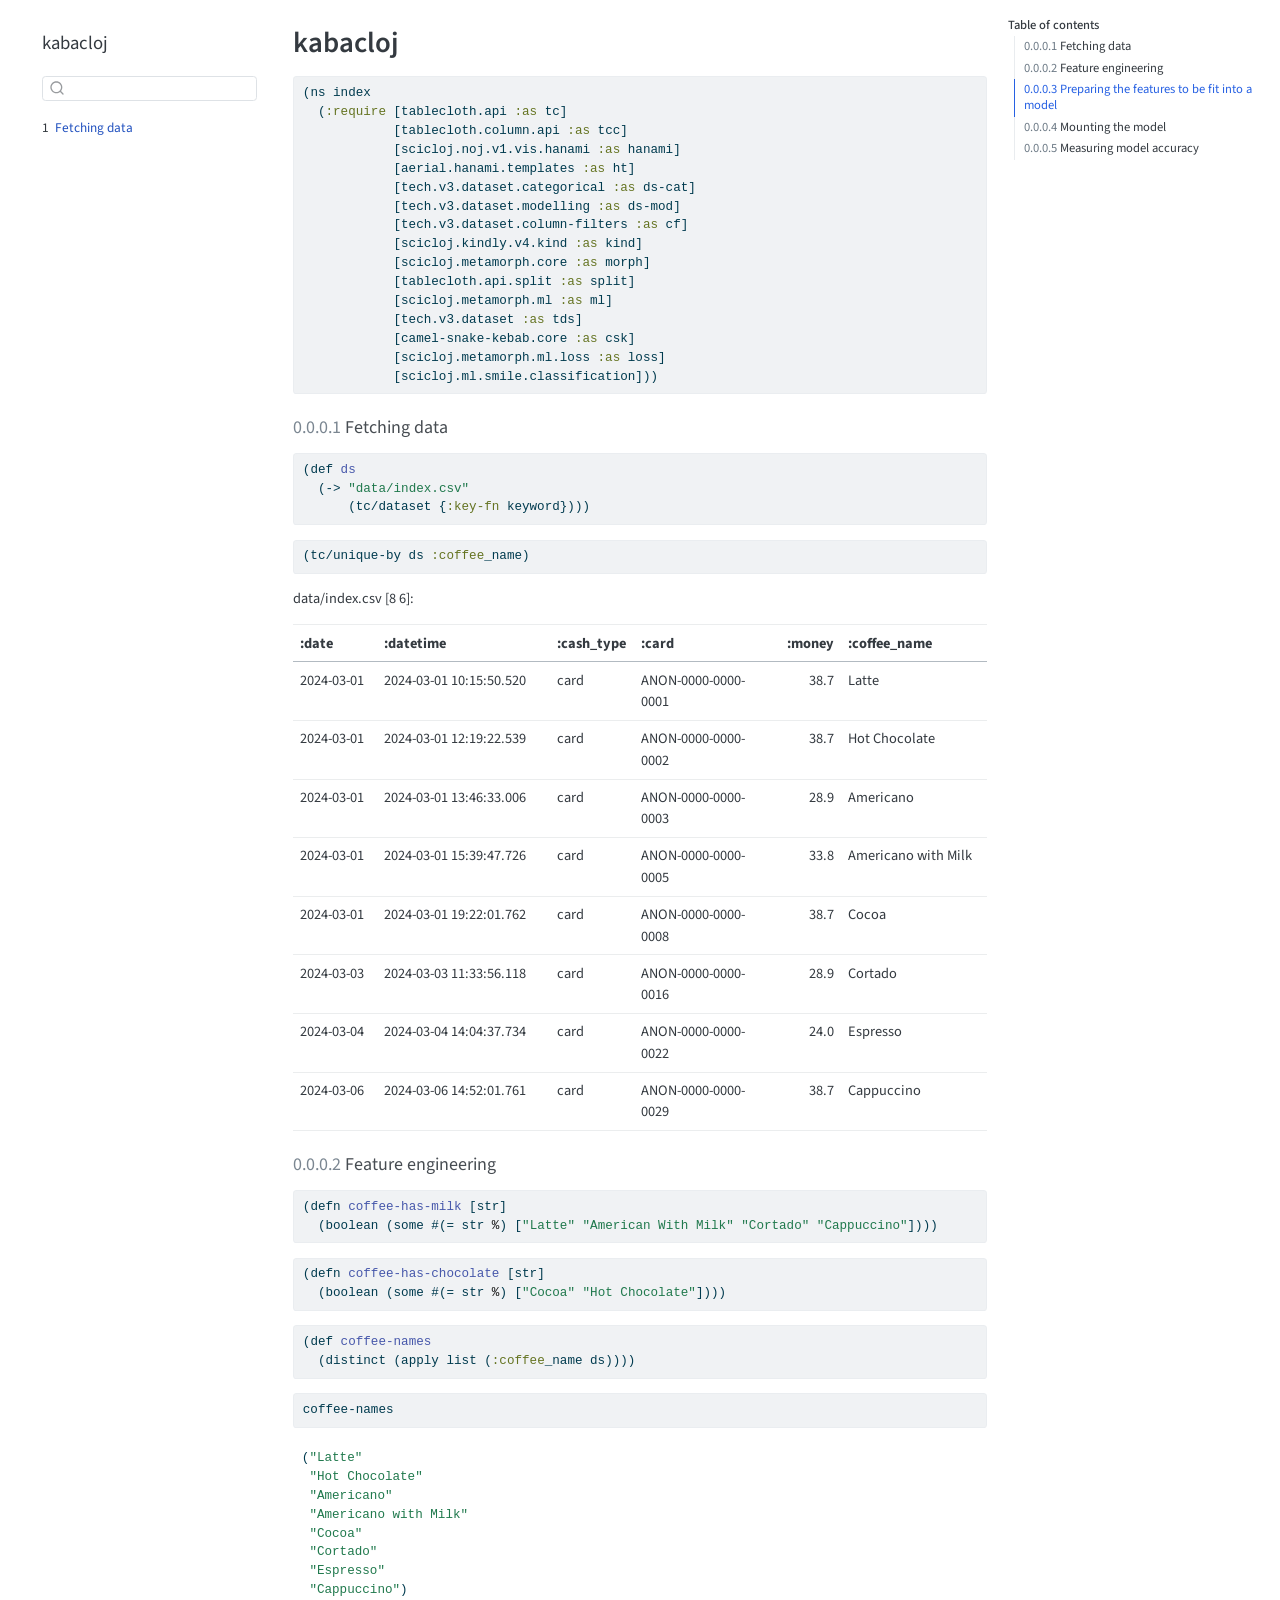
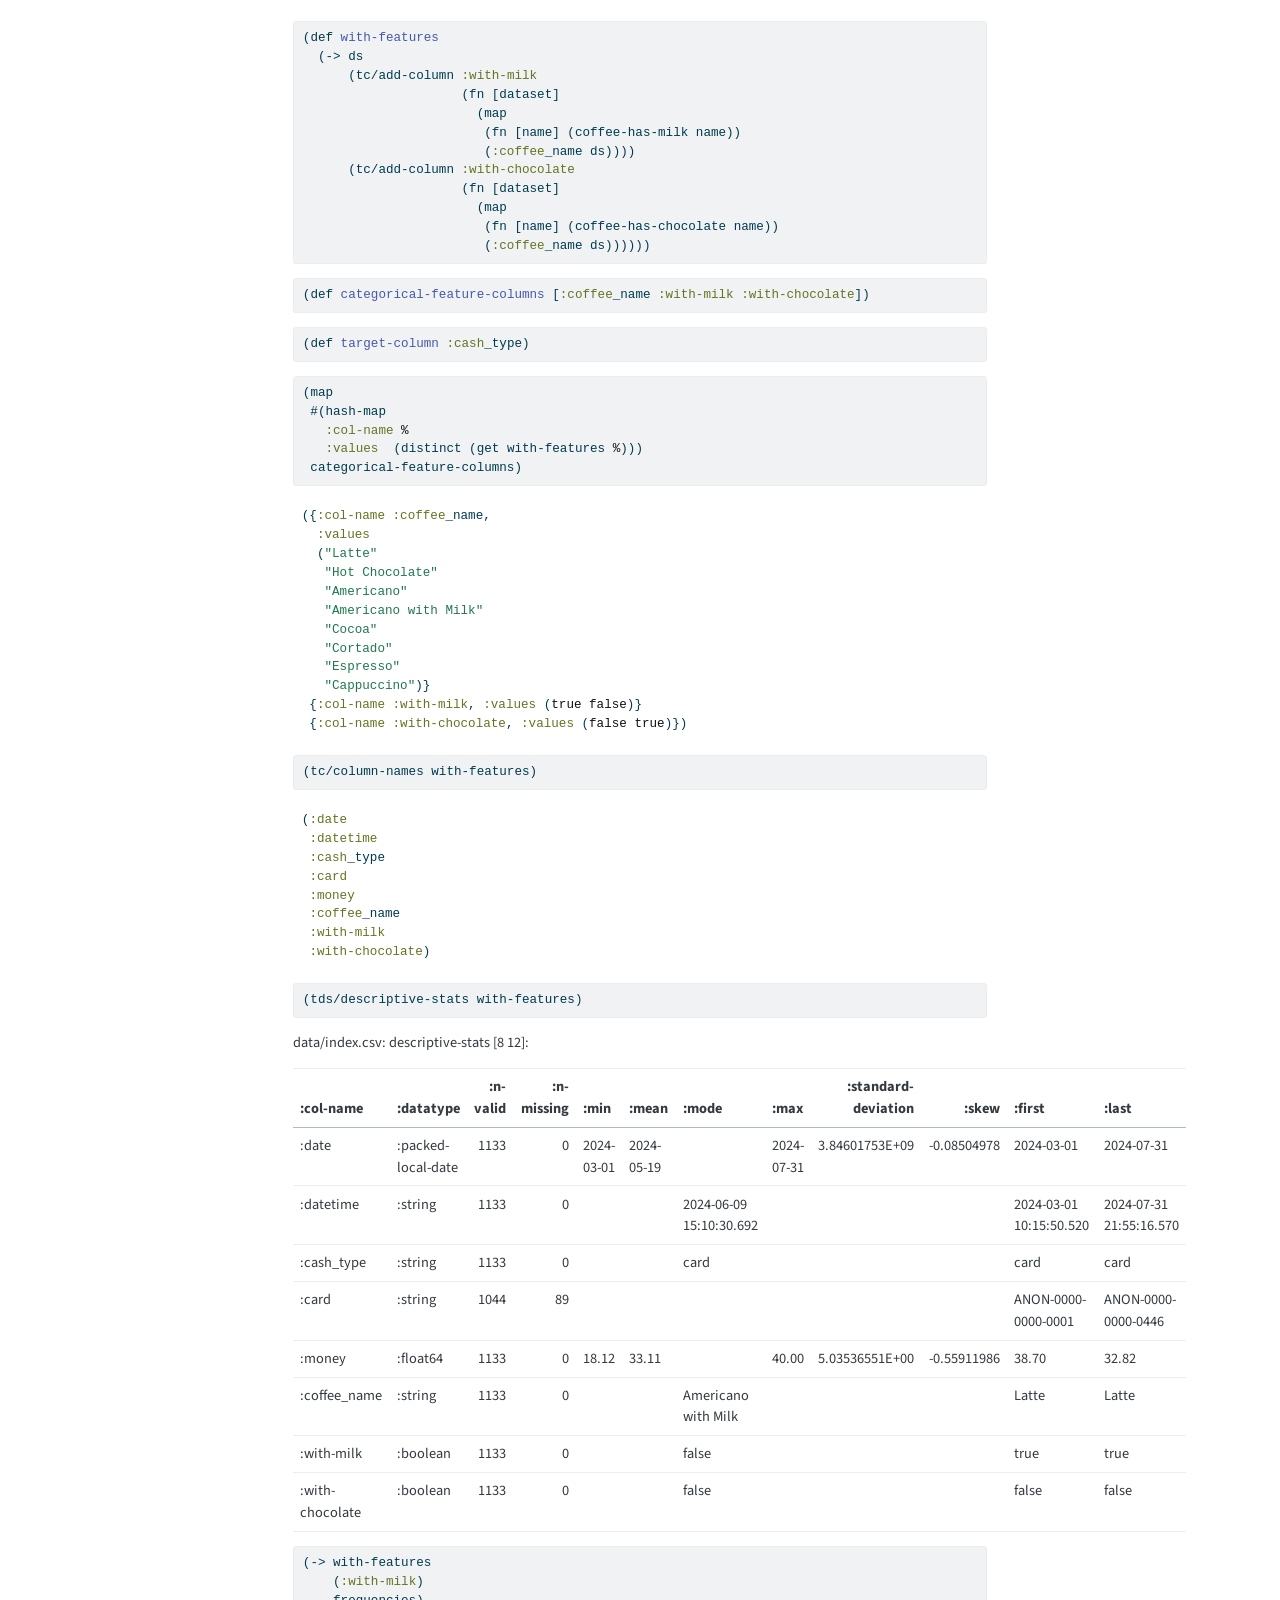
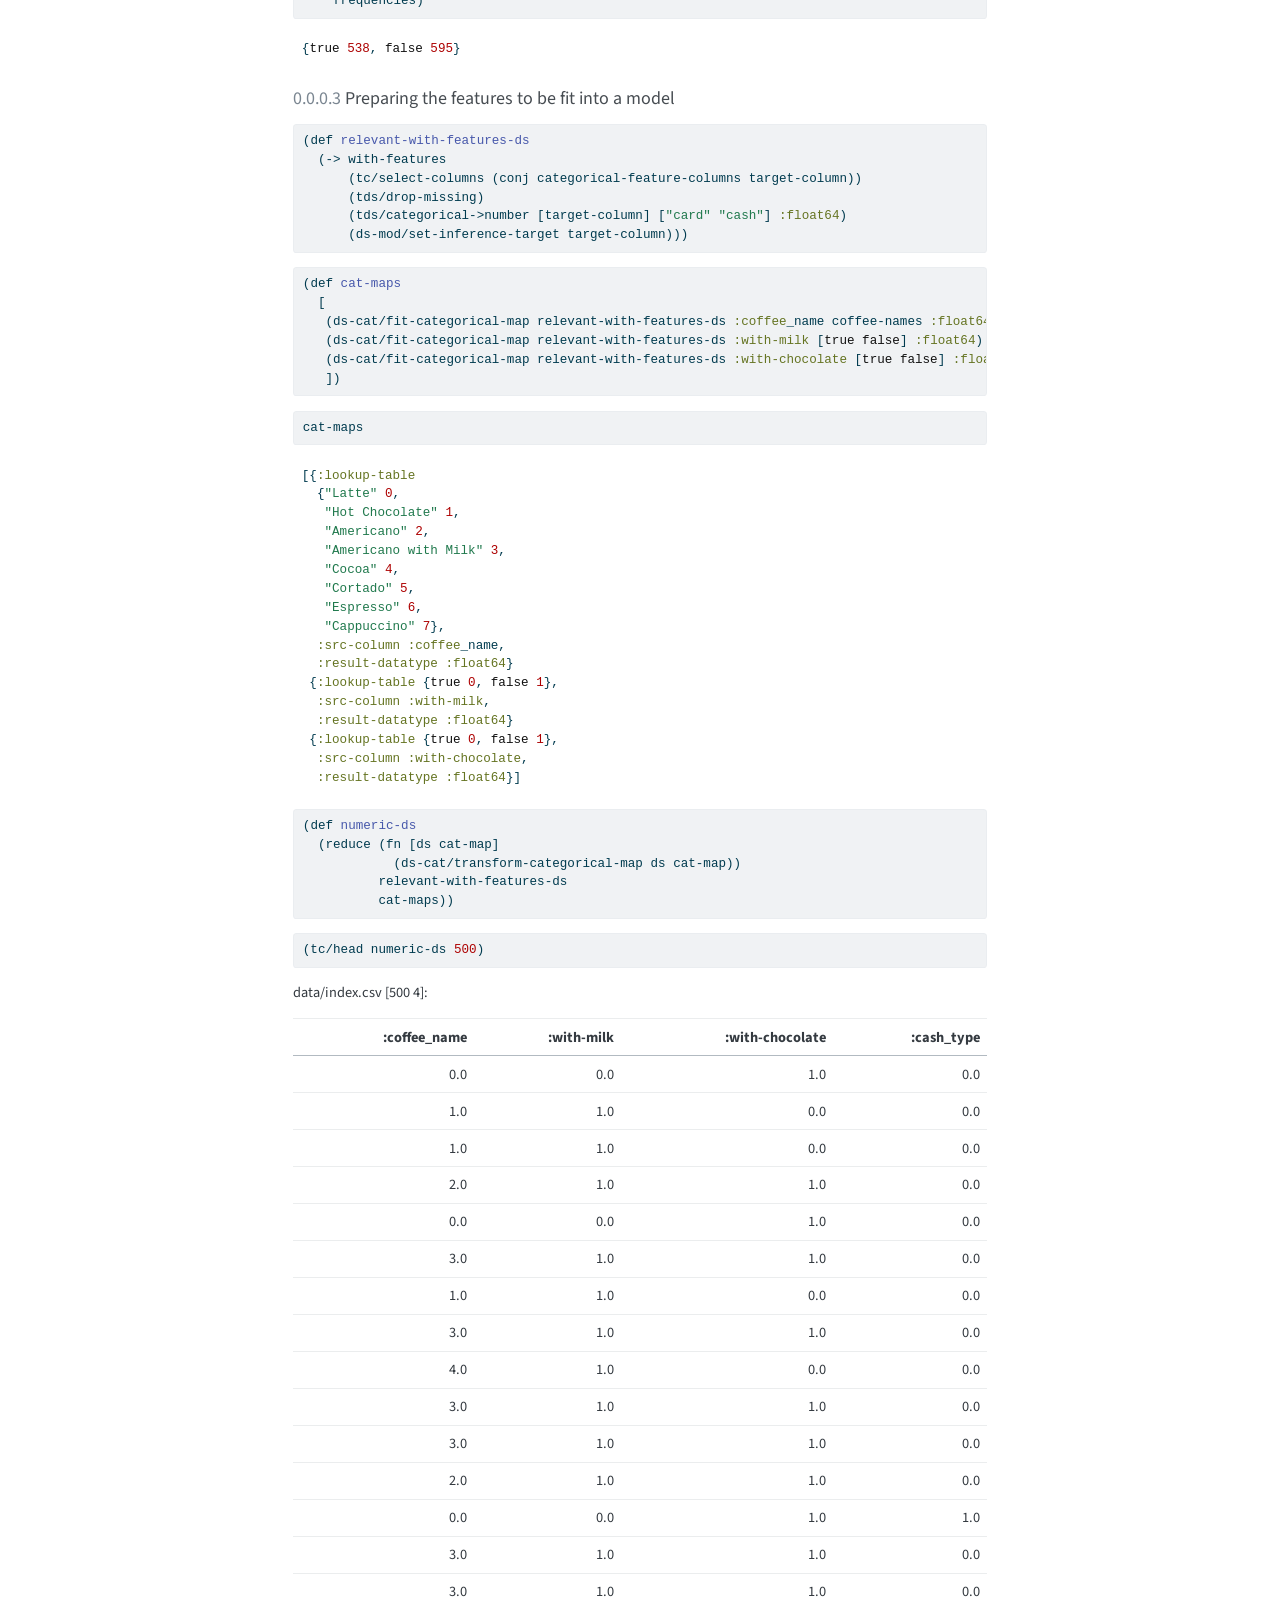
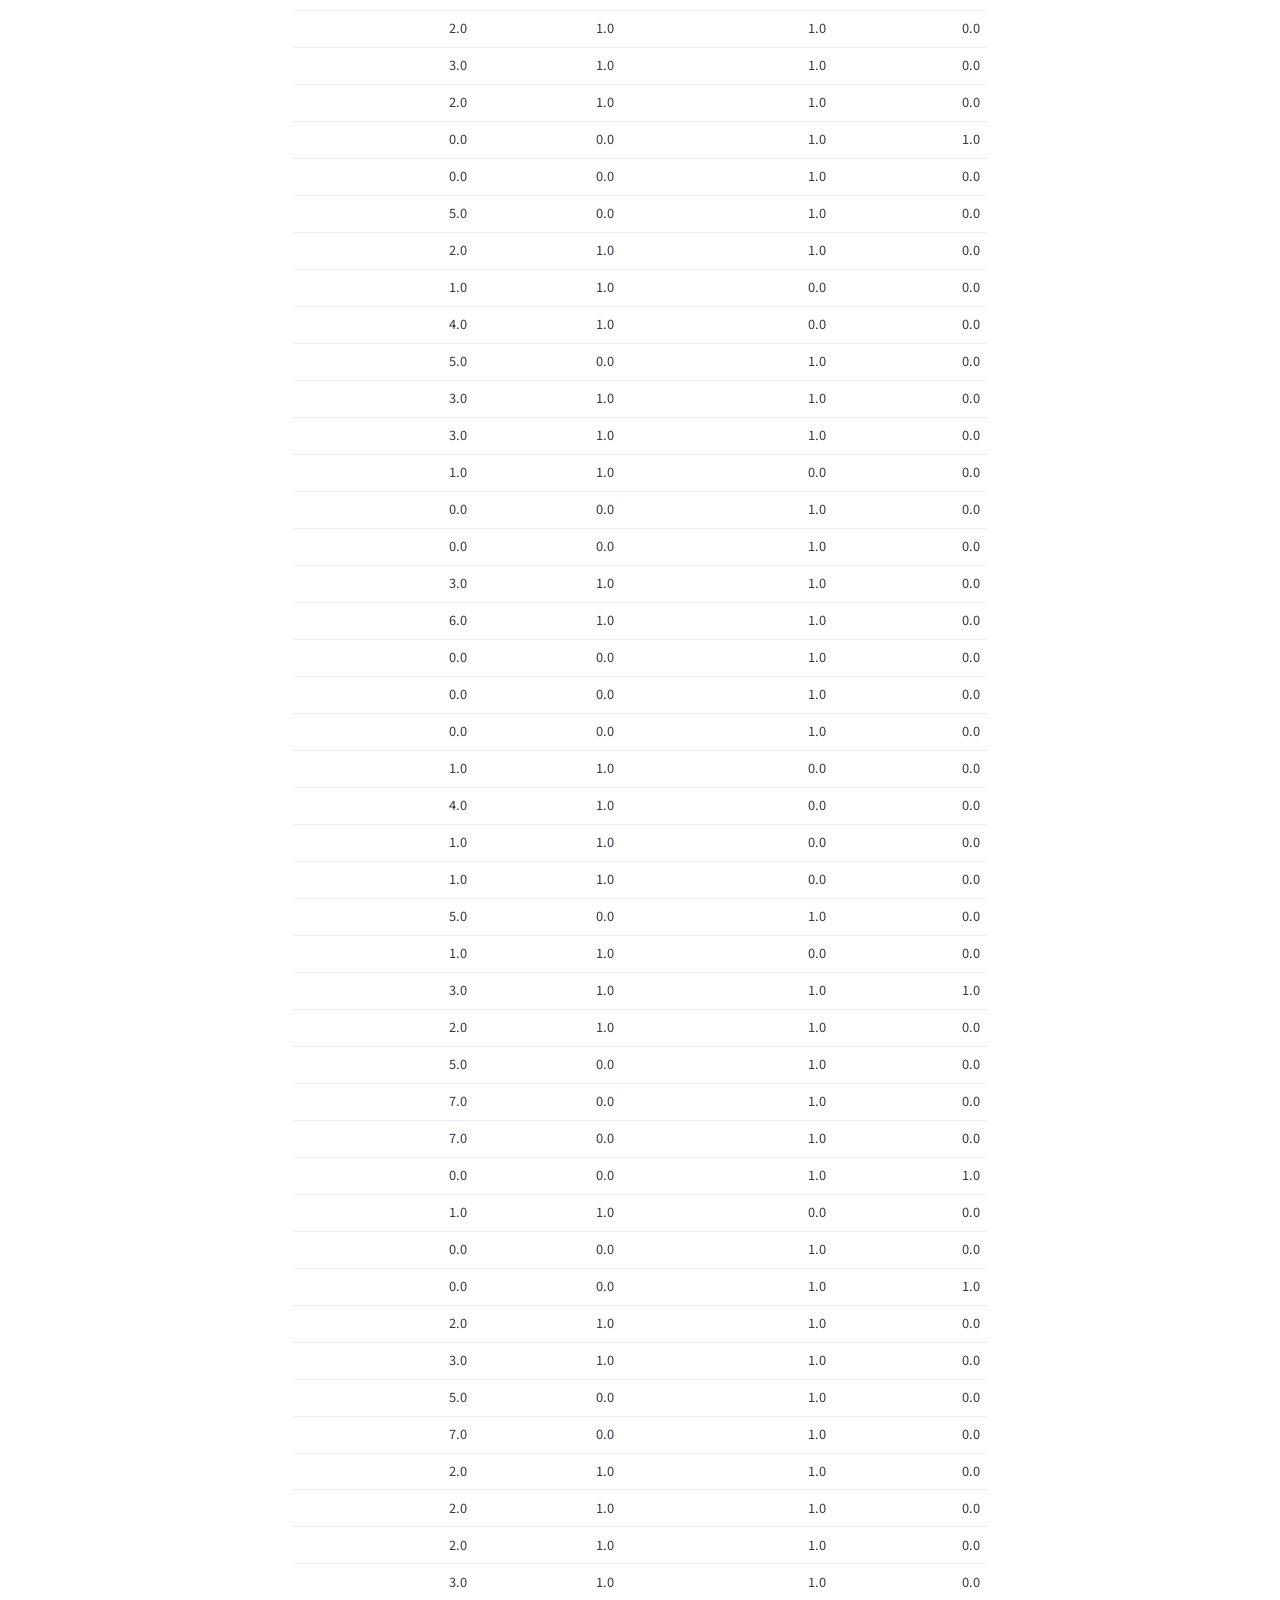
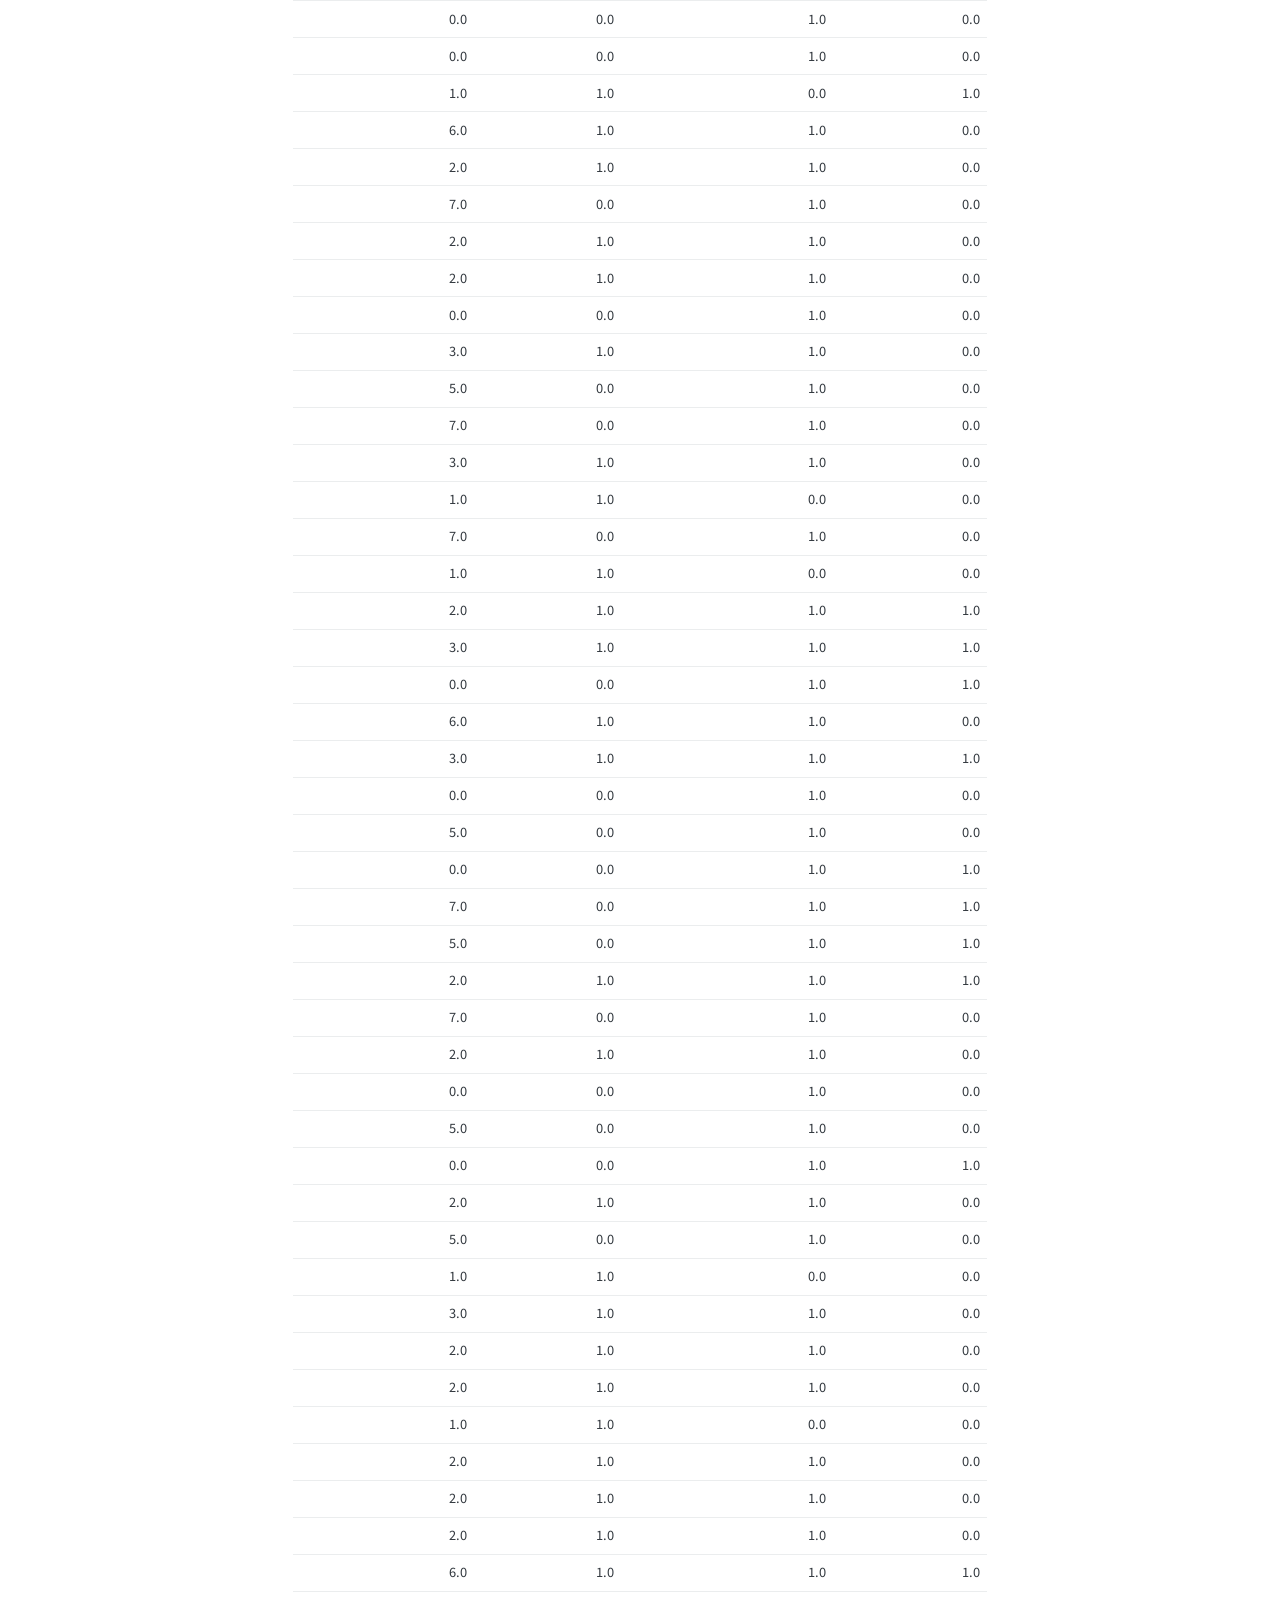
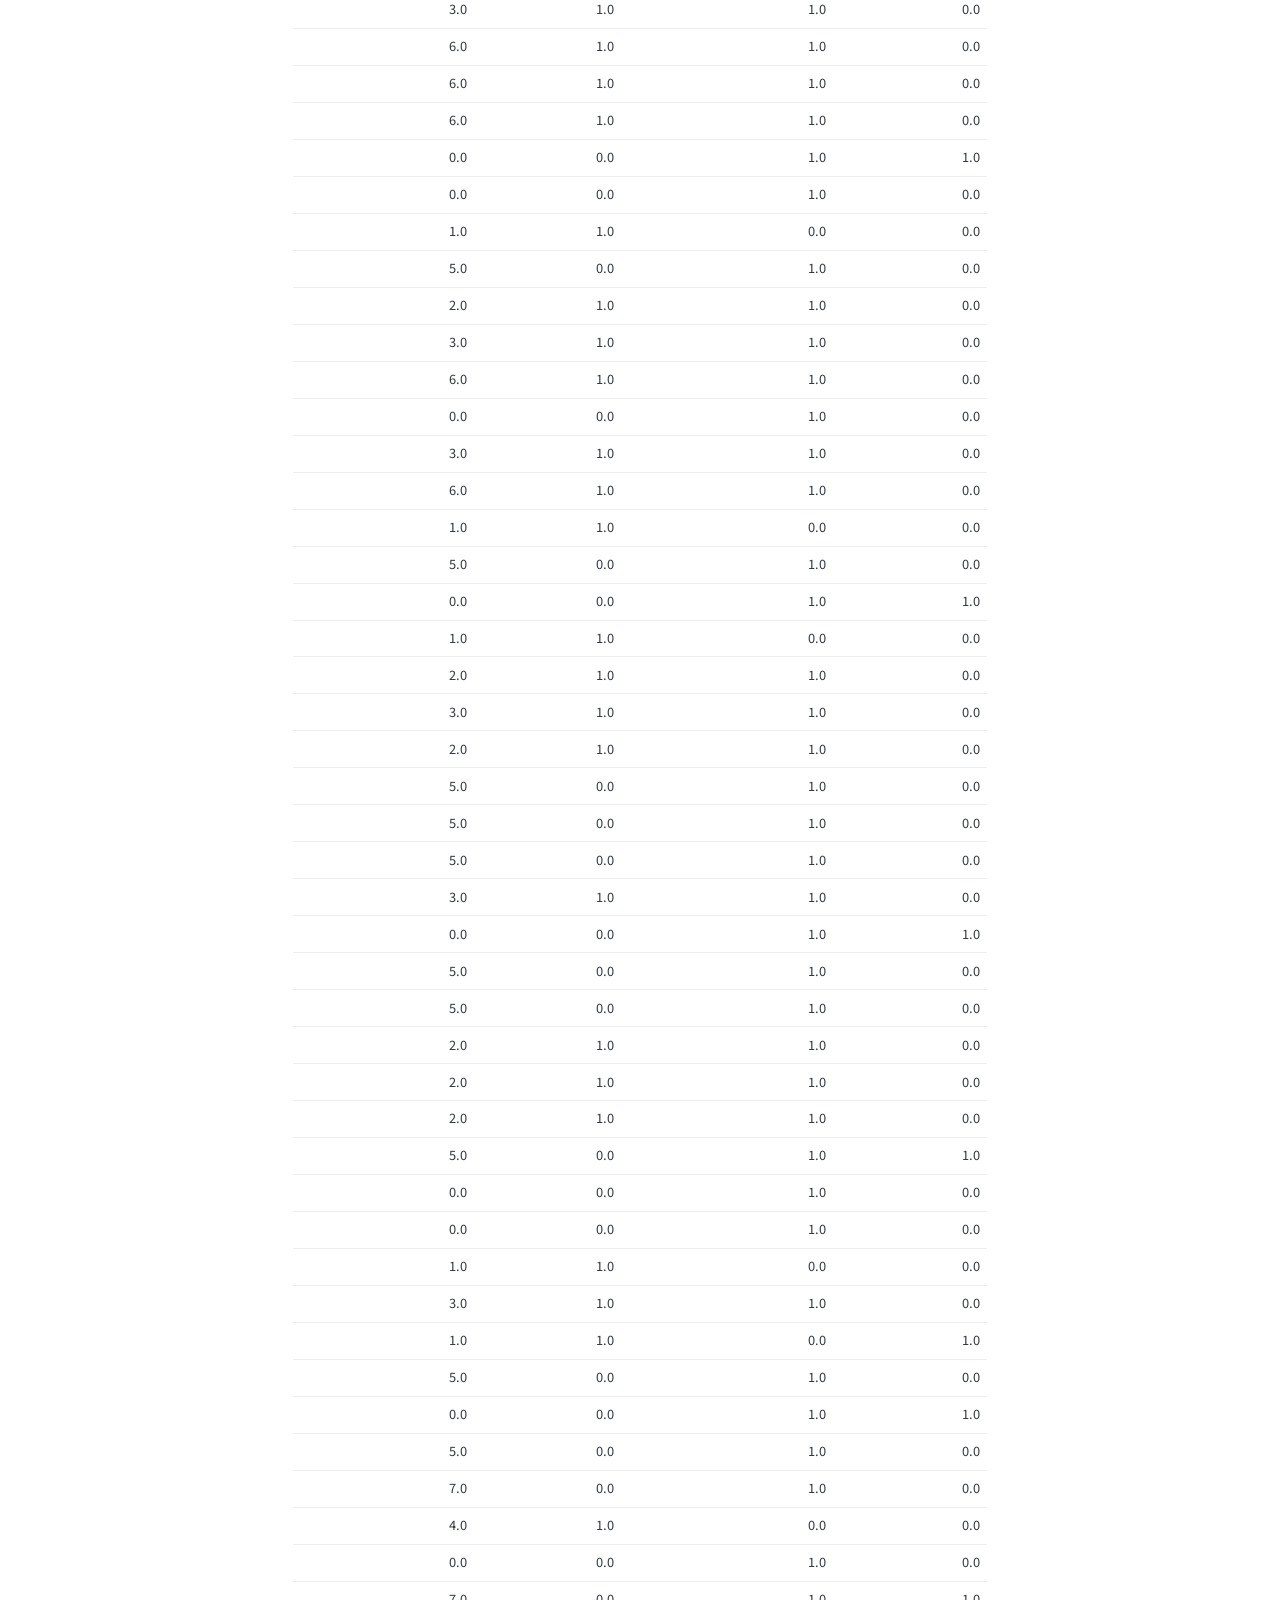
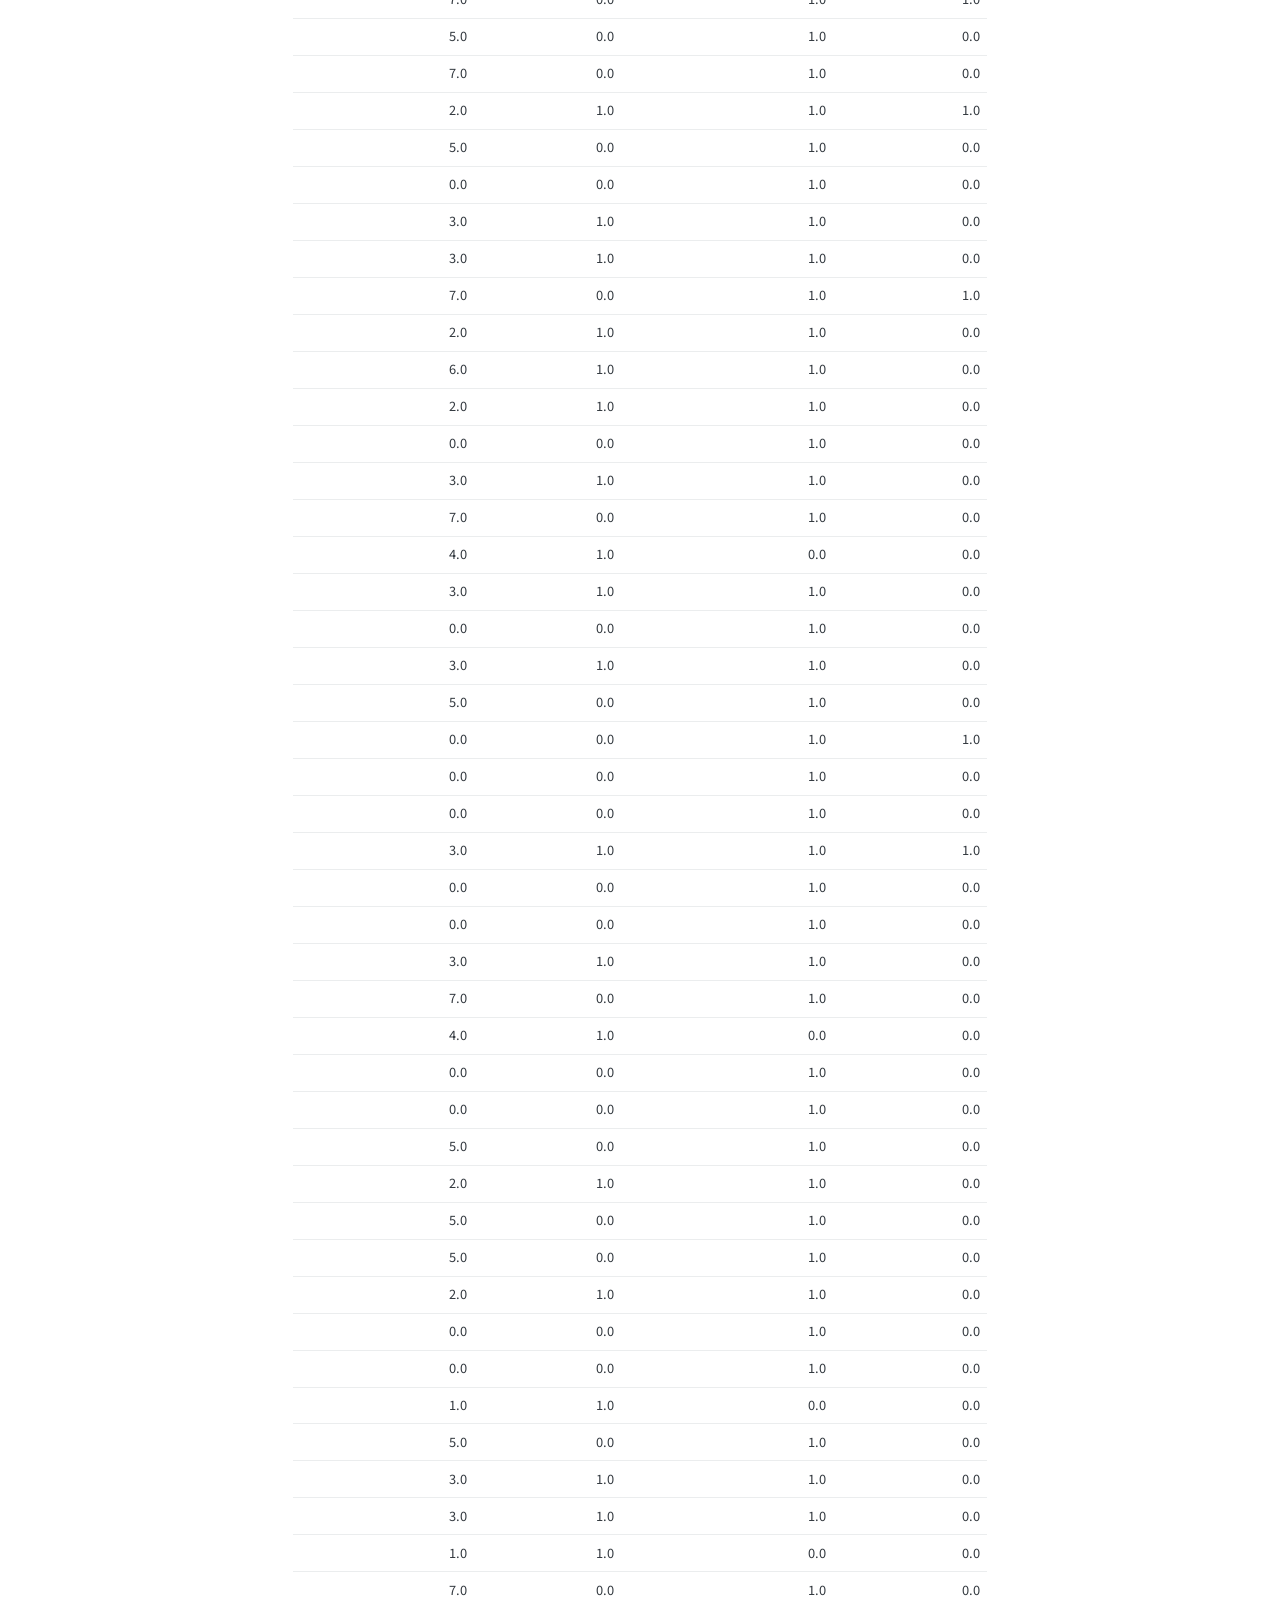
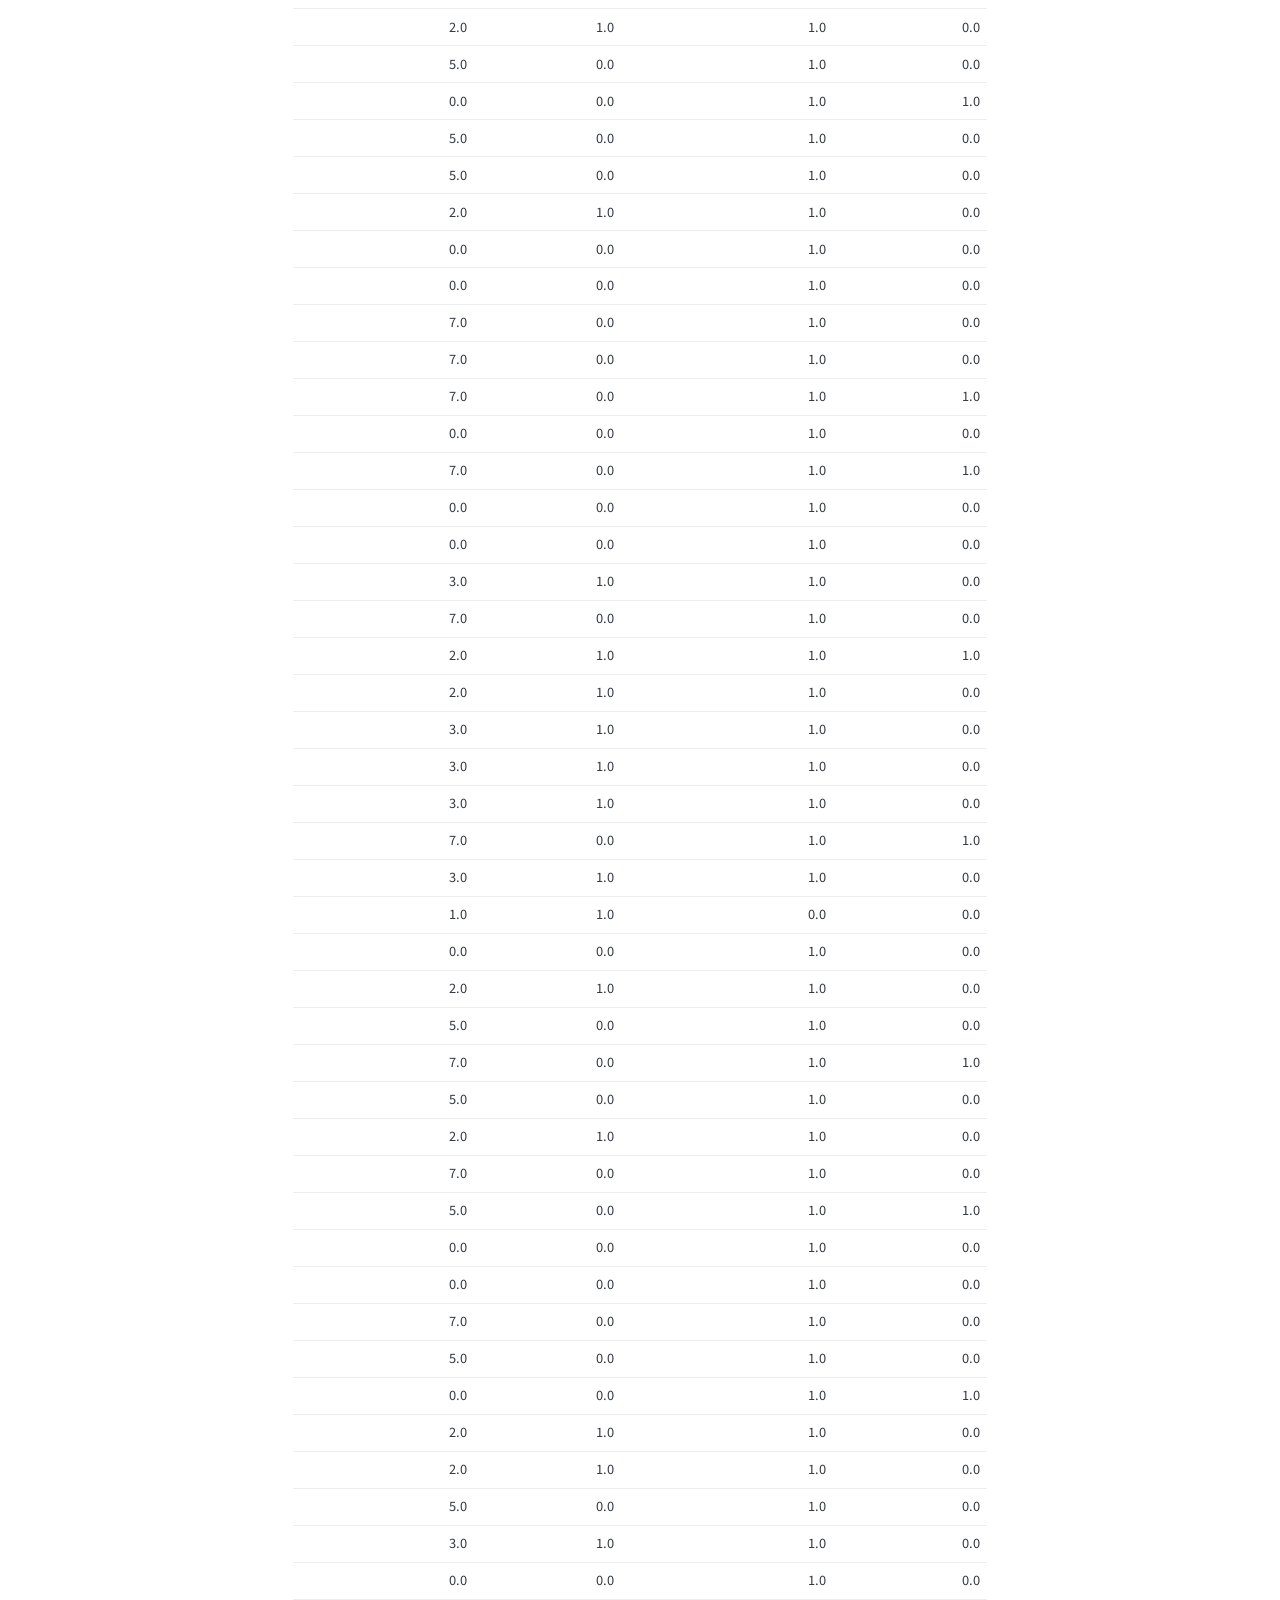
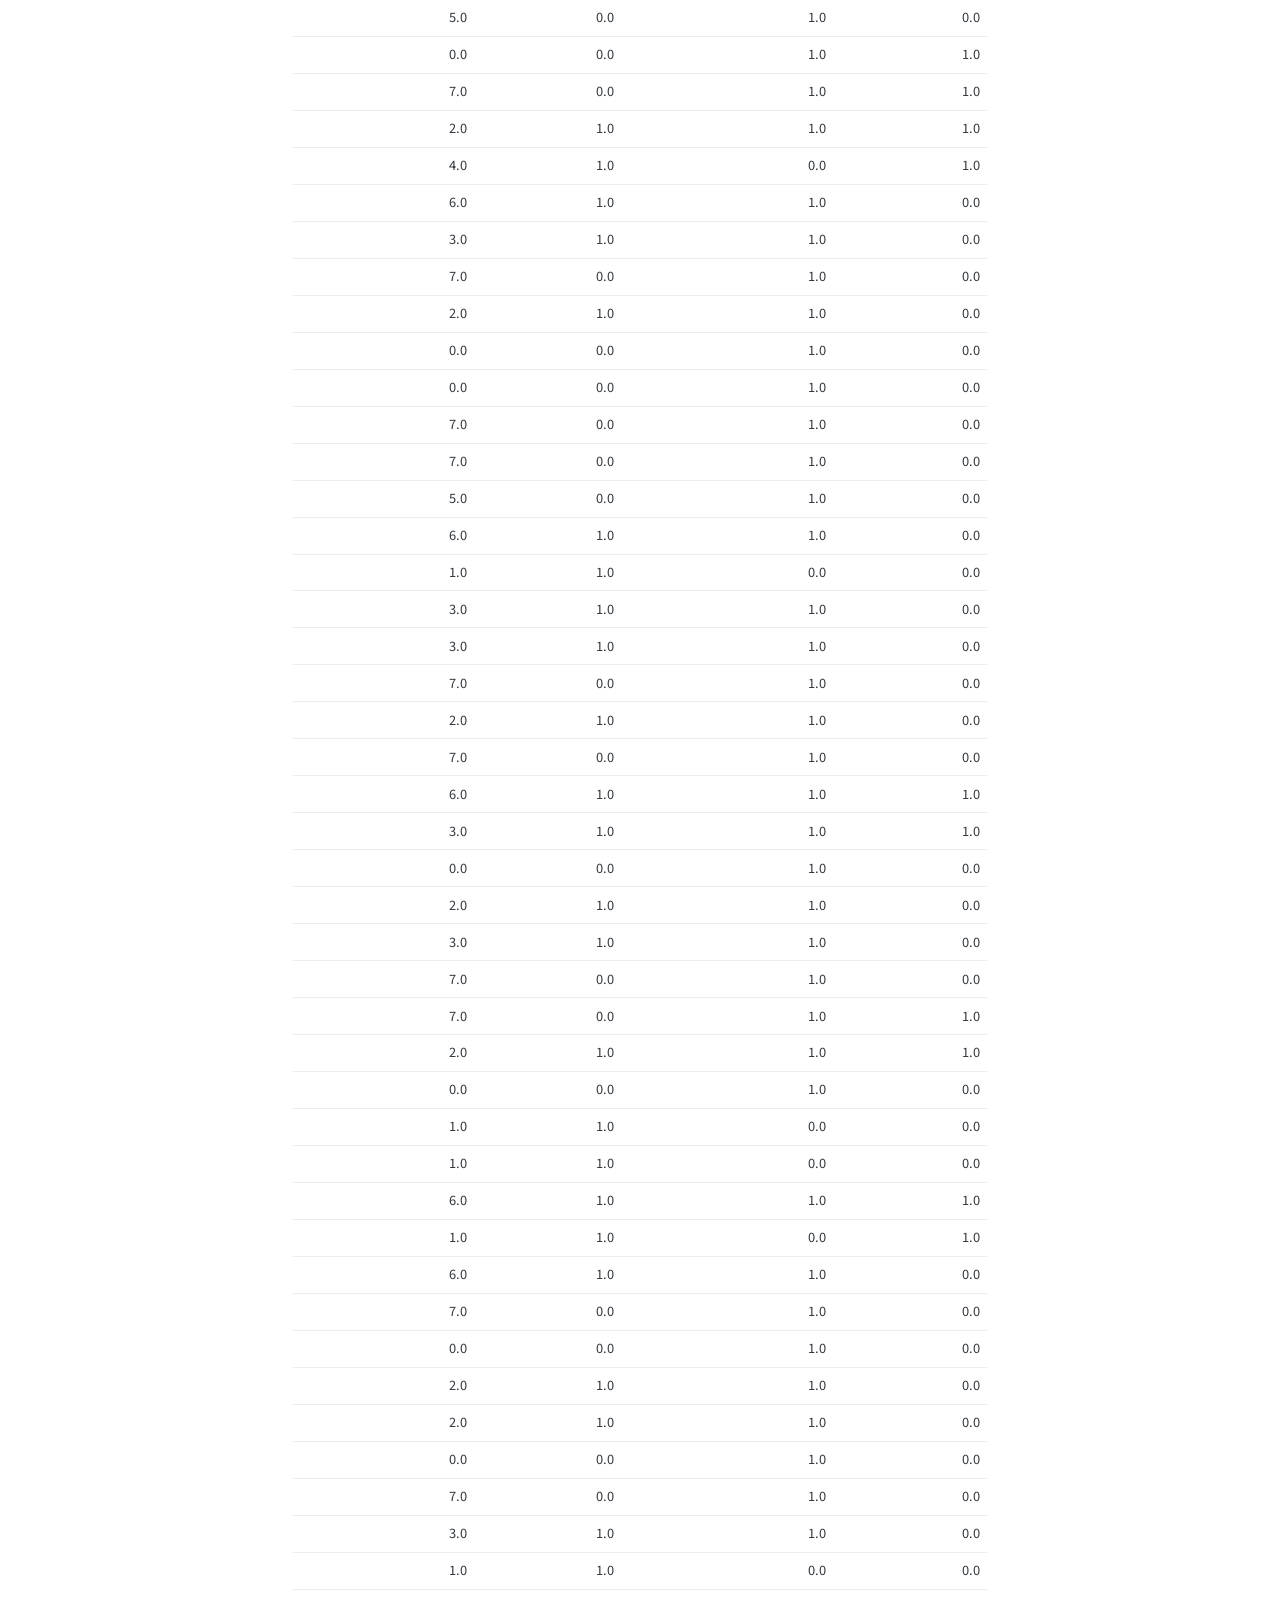
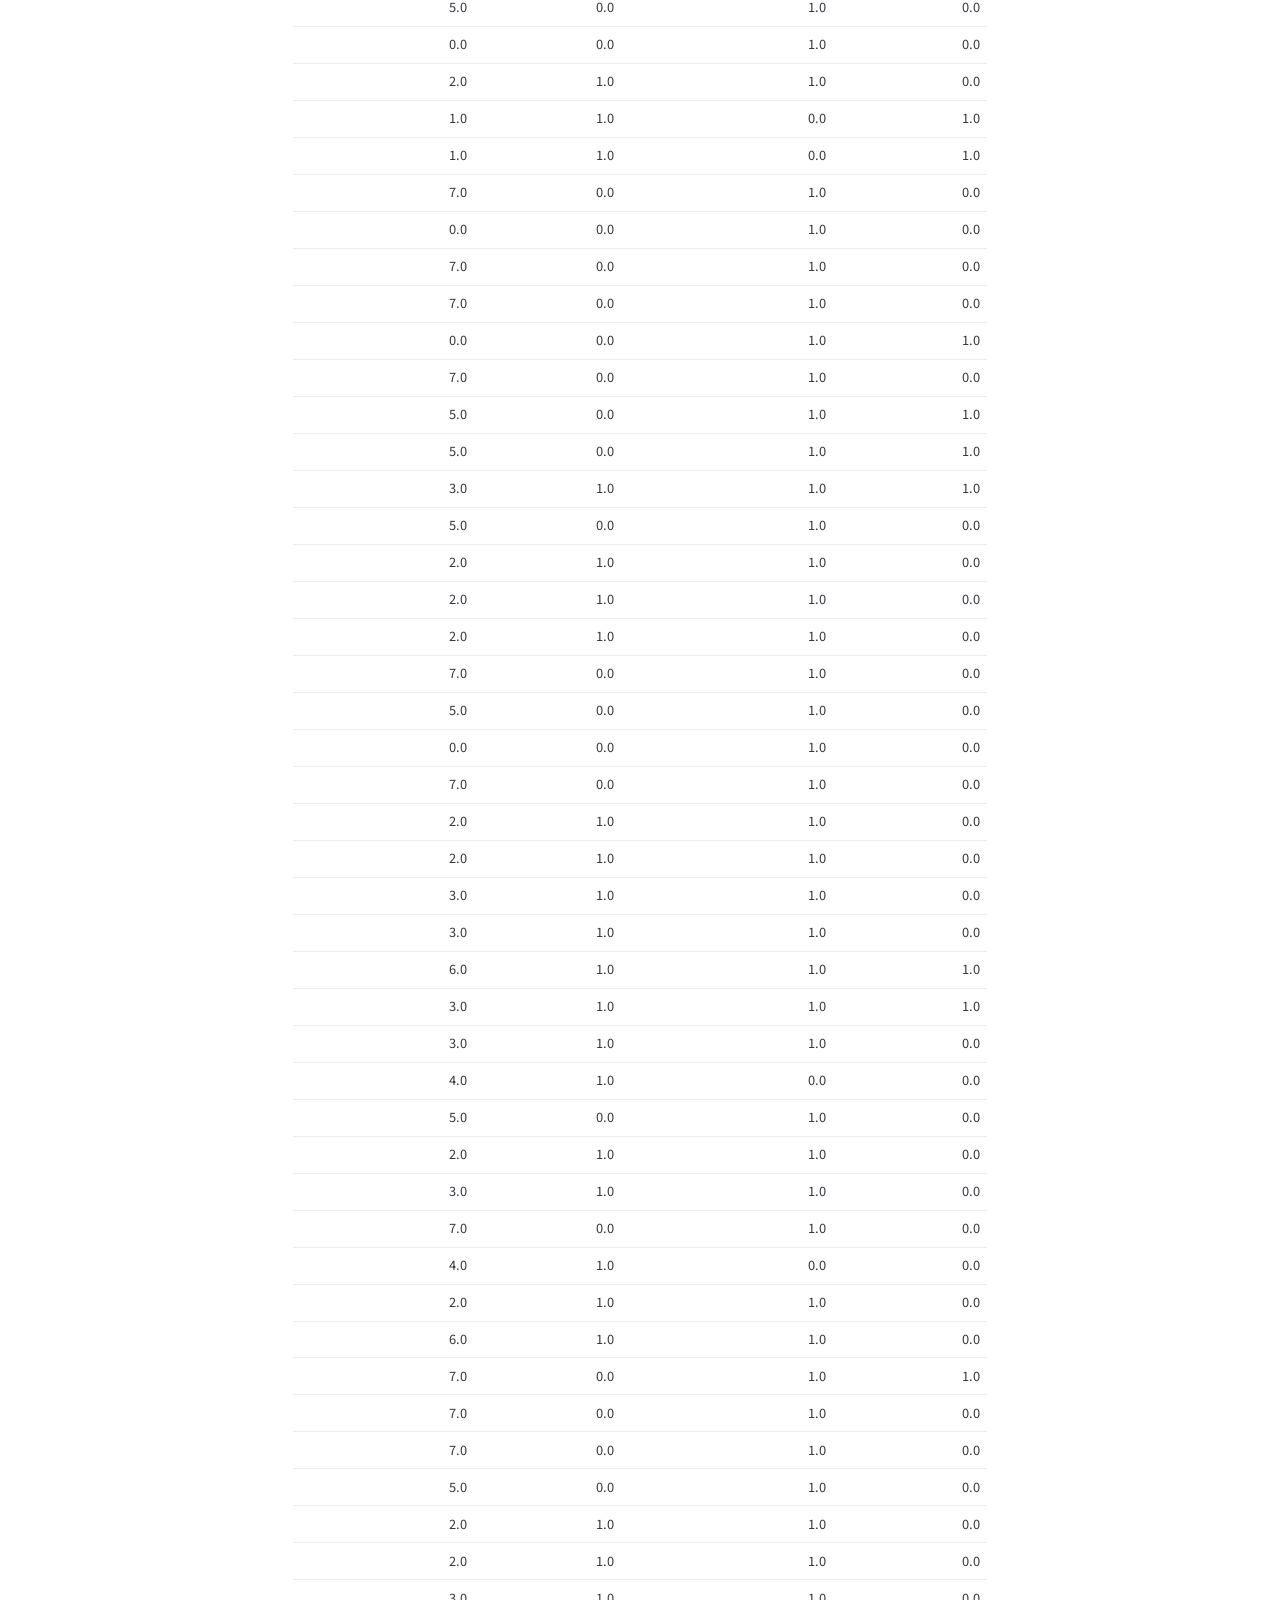
==== index.html @ d051e7ac "Built site for gh-pages" ====
<!DOCTYPE html>
<html xmlns="http://www.w3.org/1999/xhtml" lang="en" xml:lang="en"><head>

<meta charset="utf-8">
<meta name="generator" content="quarto-1.4.554">

<meta name="viewport" content="width=device-width, initial-scale=1.0, user-scalable=yes">


<title>kabacloj</title>
<style>
code{white-space: pre-wrap;}
span.smallcaps{font-variant: small-caps;}
div.columns{display: flex; gap: min(4vw, 1.5em);}
div.column{flex: auto; overflow-x: auto;}
div.hanging-indent{margin-left: 1.5em; text-indent: -1.5em;}
ul.task-list{list-style: none;}
ul.task-list li input[type="checkbox"] {
  width: 0.8em;
  margin: 0 0.8em 0.2em -1em; /* quarto-specific, see https://github.com/quarto-dev/quarto-cli/issues/4556 */ 
  vertical-align: middle;
}
/* CSS for syntax highlighting */
pre > code.sourceCode { white-space: pre; position: relative; }
pre > code.sourceCode > span { line-height: 1.25; }
pre > code.sourceCode > span:empty { height: 1.2em; }
.sourceCode { overflow: visible; }
code.sourceCode > span { color: inherit; text-decoration: inherit; }
div.sourceCode { margin: 1em 0; }
pre.sourceCode { margin: 0; }
@media screen {
div.sourceCode { overflow: auto; }
}
@media print {
pre > code.sourceCode { white-space: pre-wrap; }
pre > code.sourceCode > span { text-indent: -5em; padding-left: 5em; }
}
pre.numberSource code
  { counter-reset: source-line 0; }
pre.numberSource code > span
  { position: relative; left: -4em; counter-increment: source-line; }
pre.numberSource code > span > a:first-child::before
  { content: counter(source-line);
    position: relative; left: -1em; text-align: right; vertical-align: baseline;
    border: none; display: inline-block;
    -webkit-touch-callout: none; -webkit-user-select: none;
    -khtml-user-select: none; -moz-user-select: none;
    -ms-user-select: none; user-select: none;
    padding: 0 4px; width: 4em;
  }
pre.numberSource { margin-left: 3em;  padding-left: 4px; }
div.sourceCode
  {   }
@media screen {
pre > code.sourceCode > span > a:first-child::before { text-decoration: underline; }
}
</style>


<script src="site_libs/quarto-nav/quarto-nav.js"></script>
<script src="site_libs/quarto-nav/headroom.min.js"></script>
<script src="site_libs/clipboard/clipboard.min.js"></script>
<script src="site_libs/quarto-search/autocomplete.umd.js"></script>
<script src="site_libs/quarto-search/fuse.min.js"></script>
<script src="site_libs/quarto-search/quarto-search.js"></script>
<meta name="quarto:offset" content="./">
<script src="site_libs/quarto-html/quarto.js"></script>
<script src="site_libs/quarto-html/popper.min.js"></script>
<script src="site_libs/quarto-html/tippy.umd.min.js"></script>
<script src="site_libs/quarto-html/anchor.min.js"></script>
<link href="site_libs/quarto-html/tippy.css" rel="stylesheet">
<link href="site_libs/quarto-html/quarto-syntax-highlighting.css" rel="stylesheet" id="quarto-text-highlighting-styles">
<script src="site_libs/bootstrap/bootstrap.min.js"></script>
<link href="site_libs/bootstrap/bootstrap-icons.css" rel="stylesheet">
<link href="site_libs/bootstrap/bootstrap.min.css" rel="stylesheet" id="quarto-bootstrap" data-mode="light">
<script id="quarto-search-options" type="application/json">{
  "location": "sidebar",
  "copy-button": false,
  "collapse-after": 3,
  "panel-placement": "start",
  "type": "textbox",
  "limit": 50,
  "keyboard-shortcut": [
    "f",
    "/",
    "s"
  ],
  "show-item-context": false,
  "language": {
    "search-no-results-text": "No results",
    "search-matching-documents-text": "matching documents",
    "search-copy-link-title": "Copy link to search",
    "search-hide-matches-text": "Hide additional matches",
    "search-more-match-text": "more match in this document",
    "search-more-matches-text": "more matches in this document",
    "search-clear-button-title": "Clear",
    "search-text-placeholder": "",
    "search-detached-cancel-button-title": "Cancel",
    "search-submit-button-title": "Submit",
    "search-label": "Search"
  }
}</script>
<link rel="icon" href="data:,">


</head>

<body class="nav-sidebar floating">

<div id="quarto-search-results"></div>
  <header id="quarto-header" class="headroom fixed-top">
  <nav class="quarto-secondary-nav">
    <div class="container-fluid d-flex">
      <button type="button" class="quarto-btn-toggle btn" data-bs-toggle="collapse" data-bs-target=".quarto-sidebar-collapse-item" aria-controls="quarto-sidebar" aria-expanded="false" aria-label="Toggle sidebar navigation" onclick="if (window.quartoToggleHeadroom) { window.quartoToggleHeadroom(); }">
        <i class="bi bi-layout-text-sidebar-reverse"></i>
      </button>
        <nav class="quarto-page-breadcrumbs" aria-label="breadcrumb"><ol class="breadcrumb"><li class="breadcrumb-item"><a href="./index.html"><span class="chapter-number">1</span>&nbsp; <span class="chapter-title">Fetching data</span></a></li></ol></nav>
        <a class="flex-grow-1" role="button" data-bs-toggle="collapse" data-bs-target=".quarto-sidebar-collapse-item" aria-controls="quarto-sidebar" aria-expanded="false" aria-label="Toggle sidebar navigation" onclick="if (window.quartoToggleHeadroom) { window.quartoToggleHeadroom(); }">      
        </a>
      <button type="button" class="btn quarto-search-button" aria-label="" onclick="window.quartoOpenSearch();">
        <i class="bi bi-search"></i>
      </button>
    </div>
  </nav>
</header>
<!-- content -->
<div id="quarto-content" class="quarto-container page-columns page-rows-contents page-layout-article">
<!-- sidebar -->
  <nav id="quarto-sidebar" class="sidebar collapse collapse-horizontal quarto-sidebar-collapse-item sidebar-navigation floating overflow-auto">
    <div class="pt-lg-2 mt-2 text-left sidebar-header">
    <div class="sidebar-title mb-0 py-0">
      <a href="./">kabacloj</a> 
    </div>
      </div>
        <div class="mt-2 flex-shrink-0 align-items-center">
        <div class="sidebar-search">
        <div id="quarto-search" class="" title="Search"></div>
        </div>
        </div>
    <div class="sidebar-menu-container"> 
    <ul class="list-unstyled mt-1">
        <li class="sidebar-item">
  <div class="sidebar-item-container"> 
  <a href="./index.html" class="sidebar-item-text sidebar-link active">
 <span class="menu-text"><span class="chapter-number">1</span>&nbsp; <span class="chapter-title">Fetching data</span></span></a>
  </div>
</li>
    </ul>
    </div>
</nav>
<div id="quarto-sidebar-glass" class="quarto-sidebar-collapse-item" data-bs-toggle="collapse" data-bs-target=".quarto-sidebar-collapse-item"></div>
<!-- margin-sidebar -->
    <div id="quarto-margin-sidebar" class="sidebar margin-sidebar">
        <nav id="TOC" role="doc-toc" class="toc-active">
    <h2 id="toc-title">Table of contents</h2>
   
  <ul>
  <li><a href="#fetching-data" id="toc-fetching-data" class="nav-link active" data-scroll-target="#fetching-data"><span class="header-section-number">0.0.0.1</span> Fetching data</a></li>
  <li><a href="#feature-engineering" id="toc-feature-engineering" class="nav-link" data-scroll-target="#feature-engineering"><span class="header-section-number">0.0.0.2</span> Feature engineering</a></li>
  <li><a href="#preparing-the-features-to-be-fit-into-a-model" id="toc-preparing-the-features-to-be-fit-into-a-model" class="nav-link" data-scroll-target="#preparing-the-features-to-be-fit-into-a-model"><span class="header-section-number">0.0.0.3</span> Preparing the features to be fit into a model</a></li>
  <li><a href="#mounting-the-model" id="toc-mounting-the-model" class="nav-link" data-scroll-target="#mounting-the-model"><span class="header-section-number">0.0.0.4</span> Mounting the model</a></li>
  <li><a href="#measuring-model-accuracy" id="toc-measuring-model-accuracy" class="nav-link" data-scroll-target="#measuring-model-accuracy"><span class="header-section-number">0.0.0.5</span> Measuring model accuracy</a></li>
  </ul>
</nav>
    </div>
<!-- main -->
<main class="content" id="quarto-document-content">

<header id="title-block-header" class="quarto-title-block default">
<div class="quarto-title">
<h1 class="title">kabacloj</h1>
</div>



<div class="quarto-title-meta">

    
  
    
  </div>
  


</header>


<style></style>
<style>.printedClojure .sourceCode {
  background-color: transparent;
  border-style: none;
}
</style>
<style>.clay-limit-image-width .clay-image {max-width: 100%}
</style>
<script src="index_files/md-default0.js" type="text/javascript"></script>
<script src="index_files/md-default1.js" type="text/javascript"></script>
<div class="sourceClojure">
<div class="sourceCode" id="cb1"><pre class="sourceCode clojure code-with-copy"><code class="sourceCode clojure"><span id="cb1-1"><a href="#cb1-1" aria-hidden="true" tabindex="-1"></a>(<span class="kw">ns</span> <span class="kw">index</span></span>
<span id="cb1-2"><a href="#cb1-2" aria-hidden="true" tabindex="-1"></a>  (<span class="at">:require</span> [tablecloth.api <span class="at">:as</span> tc]</span>
<span id="cb1-3"><a href="#cb1-3" aria-hidden="true" tabindex="-1"></a>            [tablecloth.column.api <span class="at">:as</span> tcc]</span>
<span id="cb1-4"><a href="#cb1-4" aria-hidden="true" tabindex="-1"></a>            [scicloj.noj.v1.vis.hanami <span class="at">:as</span> hanami]</span>
<span id="cb1-5"><a href="#cb1-5" aria-hidden="true" tabindex="-1"></a>            [aerial.hanami.templates <span class="at">:as</span> ht]</span>
<span id="cb1-6"><a href="#cb1-6" aria-hidden="true" tabindex="-1"></a>            [tech.v3.dataset.categorical <span class="at">:as</span> ds-cat]</span>
<span id="cb1-7"><a href="#cb1-7" aria-hidden="true" tabindex="-1"></a>            [tech.v3.dataset.modelling <span class="at">:as</span> ds-mod]</span>
<span id="cb1-8"><a href="#cb1-8" aria-hidden="true" tabindex="-1"></a>            [tech.v3.dataset.column-filters <span class="at">:as</span> cf]</span>
<span id="cb1-9"><a href="#cb1-9" aria-hidden="true" tabindex="-1"></a>            [scicloj.kindly.v4.kind <span class="at">:as</span> kind]</span>
<span id="cb1-10"><a href="#cb1-10" aria-hidden="true" tabindex="-1"></a>            [scicloj.metamorph.core <span class="at">:as</span> morph]</span>
<span id="cb1-11"><a href="#cb1-11" aria-hidden="true" tabindex="-1"></a>            [tablecloth.api.split <span class="at">:as</span> split]</span>
<span id="cb1-12"><a href="#cb1-12" aria-hidden="true" tabindex="-1"></a>            [scicloj.metamorph.ml <span class="at">:as</span> ml]</span>
<span id="cb1-13"><a href="#cb1-13" aria-hidden="true" tabindex="-1"></a>            [tech.v3.dataset <span class="at">:as</span> tds]</span>
<span id="cb1-14"><a href="#cb1-14" aria-hidden="true" tabindex="-1"></a>            [camel-snake-kebab.core <span class="at">:as</span> csk]</span>
<span id="cb1-15"><a href="#cb1-15" aria-hidden="true" tabindex="-1"></a>            [scicloj.metamorph.ml.loss <span class="at">:as</span> loss]</span>
<span id="cb1-16"><a href="#cb1-16" aria-hidden="true" tabindex="-1"></a>            [scicloj.ml.smile.classification]))</span></code><button title="Copy to Clipboard" class="code-copy-button"><i class="bi"></i></button></pre></div>
</div>
<section id="fetching-data" class="level4" data-number="0.0.0.1">
<h4 data-number="0.0.0.1" class="anchored" data-anchor-id="fetching-data"><span class="header-section-number">0.0.0.1</span> Fetching data</h4>
<div class="sourceClojure">
<div class="sourceCode" id="cb2"><pre class="sourceCode clojure code-with-copy"><code class="sourceCode clojure"><span id="cb2-1"><a href="#cb2-1" aria-hidden="true" tabindex="-1"></a>(<span class="bu">def</span><span class="fu"> ds</span></span>
<span id="cb2-2"><a href="#cb2-2" aria-hidden="true" tabindex="-1"></a>  (<span class="kw">-&gt;</span> <span class="st">"data/index.csv"</span></span>
<span id="cb2-3"><a href="#cb2-3" aria-hidden="true" tabindex="-1"></a>      (tc/dataset {<span class="at">:key-fn</span> <span class="kw">keyword</span>})))</span></code><button title="Copy to Clipboard" class="code-copy-button"><i class="bi"></i></button></pre></div>
</div>
<div class="sourceClojure">
<div class="sourceCode" id="cb3"><pre class="sourceCode clojure code-with-copy"><code class="sourceCode clojure"><span id="cb3-1"><a href="#cb3-1" aria-hidden="true" tabindex="-1"></a>(tc/unique-by ds <span class="at">:coffee</span>_name)</span></code><button title="Copy to Clipboard" class="code-copy-button"><i class="bi"></i></button></pre></div>
</div>
<div class="clay-dataset">
<p>data/index.csv [8 6]:</p>
<table class="table">
<colgroup>
<col style="width: 12%">
<col style="width: 25%">
<col style="width: 12%">
<col style="width: 21%">
<col style="width: 8%">
<col style="width: 21%">
</colgroup>
<thead>
<tr class="header">
<th>:date</th>
<th>:datetime</th>
<th>:cash_type</th>
<th>:card</th>
<th style="text-align: right;">:money</th>
<th>:coffee_name</th>
</tr>
</thead>
<tbody>
<tr class="odd">
<td>2024-03-01</td>
<td>2024-03-01 10:15:50.520</td>
<td>card</td>
<td>ANON-0000-0000-0001</td>
<td style="text-align: right;">38.7</td>
<td>Latte</td>
</tr>
<tr class="even">
<td>2024-03-01</td>
<td>2024-03-01 12:19:22.539</td>
<td>card</td>
<td>ANON-0000-0000-0002</td>
<td style="text-align: right;">38.7</td>
<td>Hot Chocolate</td>
</tr>
<tr class="odd">
<td>2024-03-01</td>
<td>2024-03-01 13:46:33.006</td>
<td>card</td>
<td>ANON-0000-0000-0003</td>
<td style="text-align: right;">28.9</td>
<td>Americano</td>
</tr>
<tr class="even">
<td>2024-03-01</td>
<td>2024-03-01 15:39:47.726</td>
<td>card</td>
<td>ANON-0000-0000-0005</td>
<td style="text-align: right;">33.8</td>
<td>Americano with Milk</td>
</tr>
<tr class="odd">
<td>2024-03-01</td>
<td>2024-03-01 19:22:01.762</td>
<td>card</td>
<td>ANON-0000-0000-0008</td>
<td style="text-align: right;">38.7</td>
<td>Cocoa</td>
</tr>
<tr class="even">
<td>2024-03-03</td>
<td>2024-03-03 11:33:56.118</td>
<td>card</td>
<td>ANON-0000-0000-0016</td>
<td style="text-align: right;">28.9</td>
<td>Cortado</td>
</tr>
<tr class="odd">
<td>2024-03-04</td>
<td>2024-03-04 14:04:37.734</td>
<td>card</td>
<td>ANON-0000-0000-0022</td>
<td style="text-align: right;">24.0</td>
<td>Espresso</td>
</tr>
<tr class="even">
<td>2024-03-06</td>
<td>2024-03-06 14:52:01.761</td>
<td>card</td>
<td>ANON-0000-0000-0029</td>
<td style="text-align: right;">38.7</td>
<td>Cappuccino</td>
</tr>
</tbody>
</table>
</div>
</section>
<section id="feature-engineering" class="level4" data-number="0.0.0.2">
<h4 data-number="0.0.0.2" class="anchored" data-anchor-id="feature-engineering"><span class="header-section-number">0.0.0.2</span> Feature engineering</h4>
<div class="sourceClojure">
<div class="sourceCode" id="cb4"><pre class="sourceCode clojure code-with-copy"><code class="sourceCode clojure"><span id="cb4-1"><a href="#cb4-1" aria-hidden="true" tabindex="-1"></a>(<span class="bu">defn</span><span class="fu"> coffee-has-milk </span>[<span class="kw">str</span>]</span>
<span id="cb4-2"><a href="#cb4-2" aria-hidden="true" tabindex="-1"></a>  (<span class="kw">boolean</span> (<span class="kw">some</span> #(<span class="kw">=</span> <span class="kw">str</span> <span class="va">%</span>) [<span class="st">"Latte"</span> <span class="st">"American With Milk"</span> <span class="st">"Cortado"</span> <span class="st">"Cappuccino"</span>])))</span></code><button title="Copy to Clipboard" class="code-copy-button"><i class="bi"></i></button></pre></div>
</div>
<div class="sourceClojure">
<div class="sourceCode" id="cb5"><pre class="sourceCode clojure code-with-copy"><code class="sourceCode clojure"><span id="cb5-1"><a href="#cb5-1" aria-hidden="true" tabindex="-1"></a>(<span class="bu">defn</span><span class="fu"> coffee-has-chocolate </span>[<span class="kw">str</span>]</span>
<span id="cb5-2"><a href="#cb5-2" aria-hidden="true" tabindex="-1"></a>  (<span class="kw">boolean</span> (<span class="kw">some</span> #(<span class="kw">=</span> <span class="kw">str</span> <span class="va">%</span>) [<span class="st">"Cocoa"</span> <span class="st">"Hot Chocolate"</span>])))</span></code><button title="Copy to Clipboard" class="code-copy-button"><i class="bi"></i></button></pre></div>
</div>
<div class="sourceClojure">
<div class="sourceCode" id="cb6"><pre class="sourceCode clojure code-with-copy"><code class="sourceCode clojure"><span id="cb6-1"><a href="#cb6-1" aria-hidden="true" tabindex="-1"></a>(<span class="bu">def</span><span class="fu"> coffee-names</span></span>
<span id="cb6-2"><a href="#cb6-2" aria-hidden="true" tabindex="-1"></a>  (<span class="kw">distinct</span> (<span class="kw">apply</span> <span class="kw">list</span> (<span class="at">:coffee</span>_name ds))))</span></code><button title="Copy to Clipboard" class="code-copy-button"><i class="bi"></i></button></pre></div>
</div>
<div class="sourceClojure">
<div class="sourceCode" id="cb7"><pre class="sourceCode clojure code-with-copy"><code class="sourceCode clojure"><span id="cb7-1"><a href="#cb7-1" aria-hidden="true" tabindex="-1"></a>coffee-names</span></code><button title="Copy to Clipboard" class="code-copy-button"><i class="bi"></i></button></pre></div>
</div>
<div class="printedClojure">
<div class="sourceCode" id="cb8"><pre class="sourceCode clojure code-with-copy"><code class="sourceCode clojure"><span id="cb8-1"><a href="#cb8-1" aria-hidden="true" tabindex="-1"></a>(<span class="st">"Latte"</span></span>
<span id="cb8-2"><a href="#cb8-2" aria-hidden="true" tabindex="-1"></a> <span class="st">"Hot Chocolate"</span></span>
<span id="cb8-3"><a href="#cb8-3" aria-hidden="true" tabindex="-1"></a> <span class="st">"Americano"</span></span>
<span id="cb8-4"><a href="#cb8-4" aria-hidden="true" tabindex="-1"></a> <span class="st">"Americano with Milk"</span></span>
<span id="cb8-5"><a href="#cb8-5" aria-hidden="true" tabindex="-1"></a> <span class="st">"Cocoa"</span></span>
<span id="cb8-6"><a href="#cb8-6" aria-hidden="true" tabindex="-1"></a> <span class="st">"Cortado"</span></span>
<span id="cb8-7"><a href="#cb8-7" aria-hidden="true" tabindex="-1"></a> <span class="st">"Espresso"</span></span>
<span id="cb8-8"><a href="#cb8-8" aria-hidden="true" tabindex="-1"></a> <span class="st">"Cappuccino"</span>)</span></code><button title="Copy to Clipboard" class="code-copy-button"><i class="bi"></i></button></pre></div>
</div>
<div class="sourceClojure">
<div class="sourceCode" id="cb9"><pre class="sourceCode clojure code-with-copy"><code class="sourceCode clojure"><span id="cb9-1"><a href="#cb9-1" aria-hidden="true" tabindex="-1"></a>(<span class="bu">def</span><span class="fu"> with-features</span></span>
<span id="cb9-2"><a href="#cb9-2" aria-hidden="true" tabindex="-1"></a>  (<span class="kw">-&gt;</span> ds</span>
<span id="cb9-3"><a href="#cb9-3" aria-hidden="true" tabindex="-1"></a>      (tc/add-column <span class="at">:with-milk</span></span>
<span id="cb9-4"><a href="#cb9-4" aria-hidden="true" tabindex="-1"></a>                     (<span class="kw">fn</span> [dataset]</span>
<span id="cb9-5"><a href="#cb9-5" aria-hidden="true" tabindex="-1"></a>                       (<span class="kw">map</span></span>
<span id="cb9-6"><a href="#cb9-6" aria-hidden="true" tabindex="-1"></a>                        (<span class="kw">fn</span> [<span class="kw">name</span>] (coffee-has-milk <span class="kw">name</span>))</span>
<span id="cb9-7"><a href="#cb9-7" aria-hidden="true" tabindex="-1"></a>                        (<span class="at">:coffee</span>_name ds))))</span>
<span id="cb9-8"><a href="#cb9-8" aria-hidden="true" tabindex="-1"></a>      (tc/add-column <span class="at">:with-chocolate</span></span>
<span id="cb9-9"><a href="#cb9-9" aria-hidden="true" tabindex="-1"></a>                     (<span class="kw">fn</span> [dataset]</span>
<span id="cb9-10"><a href="#cb9-10" aria-hidden="true" tabindex="-1"></a>                       (<span class="kw">map</span></span>
<span id="cb9-11"><a href="#cb9-11" aria-hidden="true" tabindex="-1"></a>                        (<span class="kw">fn</span> [<span class="kw">name</span>] (coffee-has-chocolate <span class="kw">name</span>))</span>
<span id="cb9-12"><a href="#cb9-12" aria-hidden="true" tabindex="-1"></a>                        (<span class="at">:coffee</span>_name ds))))))</span></code><button title="Copy to Clipboard" class="code-copy-button"><i class="bi"></i></button></pre></div>
</div>
<div class="sourceClojure">
<div class="sourceCode" id="cb10"><pre class="sourceCode clojure code-with-copy"><code class="sourceCode clojure"><span id="cb10-1"><a href="#cb10-1" aria-hidden="true" tabindex="-1"></a>(<span class="bu">def</span><span class="fu"> categorical-feature-columns </span>[<span class="at">:coffee</span>_name <span class="at">:with-milk</span> <span class="at">:with-chocolate</span>])</span></code><button title="Copy to Clipboard" class="code-copy-button"><i class="bi"></i></button></pre></div>
</div>
<div class="sourceClojure">
<div class="sourceCode" id="cb11"><pre class="sourceCode clojure code-with-copy"><code class="sourceCode clojure"><span id="cb11-1"><a href="#cb11-1" aria-hidden="true" tabindex="-1"></a>(<span class="bu">def</span><span class="fu"> target-column </span><span class="at">:cash</span>_type)</span></code><button title="Copy to Clipboard" class="code-copy-button"><i class="bi"></i></button></pre></div>
</div>
<div class="sourceClojure">
<div class="sourceCode" id="cb12"><pre class="sourceCode clojure code-with-copy"><code class="sourceCode clojure"><span id="cb12-1"><a href="#cb12-1" aria-hidden="true" tabindex="-1"></a>(<span class="kw">map</span></span>
<span id="cb12-2"><a href="#cb12-2" aria-hidden="true" tabindex="-1"></a> #(<span class="kw">hash-map</span></span>
<span id="cb12-3"><a href="#cb12-3" aria-hidden="true" tabindex="-1"></a>   <span class="at">:col-name</span> <span class="va">%</span></span>
<span id="cb12-4"><a href="#cb12-4" aria-hidden="true" tabindex="-1"></a>   <span class="at">:values</span>  (<span class="kw">distinct</span> (<span class="kw">get</span> with-features <span class="va">%</span>)))</span>
<span id="cb12-5"><a href="#cb12-5" aria-hidden="true" tabindex="-1"></a> categorical-feature-columns)</span></code><button title="Copy to Clipboard" class="code-copy-button"><i class="bi"></i></button></pre></div>
</div>
<div class="printedClojure">
<div class="sourceCode" id="cb13"><pre class="sourceCode clojure code-with-copy"><code class="sourceCode clojure"><span id="cb13-1"><a href="#cb13-1" aria-hidden="true" tabindex="-1"></a>({<span class="at">:col-name</span> <span class="at">:coffee</span>_name,</span>
<span id="cb13-2"><a href="#cb13-2" aria-hidden="true" tabindex="-1"></a>  <span class="at">:values</span></span>
<span id="cb13-3"><a href="#cb13-3" aria-hidden="true" tabindex="-1"></a>  (<span class="st">"Latte"</span></span>
<span id="cb13-4"><a href="#cb13-4" aria-hidden="true" tabindex="-1"></a>   <span class="st">"Hot Chocolate"</span></span>
<span id="cb13-5"><a href="#cb13-5" aria-hidden="true" tabindex="-1"></a>   <span class="st">"Americano"</span></span>
<span id="cb13-6"><a href="#cb13-6" aria-hidden="true" tabindex="-1"></a>   <span class="st">"Americano with Milk"</span></span>
<span id="cb13-7"><a href="#cb13-7" aria-hidden="true" tabindex="-1"></a>   <span class="st">"Cocoa"</span></span>
<span id="cb13-8"><a href="#cb13-8" aria-hidden="true" tabindex="-1"></a>   <span class="st">"Cortado"</span></span>
<span id="cb13-9"><a href="#cb13-9" aria-hidden="true" tabindex="-1"></a>   <span class="st">"Espresso"</span></span>
<span id="cb13-10"><a href="#cb13-10" aria-hidden="true" tabindex="-1"></a>   <span class="st">"Cappuccino"</span>)}</span>
<span id="cb13-11"><a href="#cb13-11" aria-hidden="true" tabindex="-1"></a> {<span class="at">:col-name</span> <span class="at">:with-milk</span>, <span class="at">:values</span> (<span class="va">true</span> <span class="va">false</span>)}</span>
<span id="cb13-12"><a href="#cb13-12" aria-hidden="true" tabindex="-1"></a> {<span class="at">:col-name</span> <span class="at">:with-chocolate</span>, <span class="at">:values</span> (<span class="va">false</span> <span class="va">true</span>)})</span></code><button title="Copy to Clipboard" class="code-copy-button"><i class="bi"></i></button></pre></div>
</div>
<div class="sourceClojure">
<div class="sourceCode" id="cb14"><pre class="sourceCode clojure code-with-copy"><code class="sourceCode clojure"><span id="cb14-1"><a href="#cb14-1" aria-hidden="true" tabindex="-1"></a>(tc/column-names with-features)</span></code><button title="Copy to Clipboard" class="code-copy-button"><i class="bi"></i></button></pre></div>
</div>
<div class="printedClojure">
<div class="sourceCode" id="cb15"><pre class="sourceCode clojure code-with-copy"><code class="sourceCode clojure"><span id="cb15-1"><a href="#cb15-1" aria-hidden="true" tabindex="-1"></a>(<span class="at">:date</span></span>
<span id="cb15-2"><a href="#cb15-2" aria-hidden="true" tabindex="-1"></a> <span class="at">:datetime</span></span>
<span id="cb15-3"><a href="#cb15-3" aria-hidden="true" tabindex="-1"></a> <span class="at">:cash</span>_type</span>
<span id="cb15-4"><a href="#cb15-4" aria-hidden="true" tabindex="-1"></a> <span class="at">:card</span></span>
<span id="cb15-5"><a href="#cb15-5" aria-hidden="true" tabindex="-1"></a> <span class="at">:money</span></span>
<span id="cb15-6"><a href="#cb15-6" aria-hidden="true" tabindex="-1"></a> <span class="at">:coffee</span>_name</span>
<span id="cb15-7"><a href="#cb15-7" aria-hidden="true" tabindex="-1"></a> <span class="at">:with-milk</span></span>
<span id="cb15-8"><a href="#cb15-8" aria-hidden="true" tabindex="-1"></a> <span class="at">:with-chocolate</span>)</span></code><button title="Copy to Clipboard" class="code-copy-button"><i class="bi"></i></button></pre></div>
</div>
<div class="sourceClojure">
<div class="sourceCode" id="cb16"><pre class="sourceCode clojure code-with-copy"><code class="sourceCode clojure"><span id="cb16-1"><a href="#cb16-1" aria-hidden="true" tabindex="-1"></a>(tds/descriptive-stats with-features)</span></code><button title="Copy to Clipboard" class="code-copy-button"><i class="bi"></i></button></pre></div>
</div>
<div class="clay-dataset">
<p>data/index.csv: descriptive-stats [8 12]:</p>
<table class="table">
<colgroup>
<col style="width: 8%">
<col style="width: 9%">
<col style="width: 4%">
<col style="width: 5%">
<col style="width: 5%">
<col style="width: 5%">
<col style="width: 12%">
<col style="width: 5%">
<col style="width: 10%">
<col style="width: 6%">
<col style="width: 12%">
<col style="width: 12%">
</colgroup>
<thead>
<tr class="header">
<th>:col-name</th>
<th>:datatype</th>
<th style="text-align: right;">:n-valid</th>
<th style="text-align: right;">:n-missing</th>
<th>:min</th>
<th>:mean</th>
<th>:mode</th>
<th>:max</th>
<th style="text-align: right;">:standard-deviation</th>
<th style="text-align: right;">:skew</th>
<th>:first</th>
<th>:last</th>
</tr>
</thead>
<tbody>
<tr class="odd">
<td>:date</td>
<td>:packed-local-date</td>
<td style="text-align: right;">1133</td>
<td style="text-align: right;">0</td>
<td>2024-03-01</td>
<td>2024-05-19</td>
<td></td>
<td>2024-07-31</td>
<td style="text-align: right;">3.84601753E+09</td>
<td style="text-align: right;">-0.08504978</td>
<td>2024-03-01</td>
<td>2024-07-31</td>
</tr>
<tr class="even">
<td>:datetime</td>
<td>:string</td>
<td style="text-align: right;">1133</td>
<td style="text-align: right;">0</td>
<td></td>
<td></td>
<td>2024-06-09 15:10:30.692</td>
<td></td>
<td style="text-align: right;"></td>
<td style="text-align: right;"></td>
<td>2024-03-01 10:15:50.520</td>
<td>2024-07-31 21:55:16.570</td>
</tr>
<tr class="odd">
<td>:cash_type</td>
<td>:string</td>
<td style="text-align: right;">1133</td>
<td style="text-align: right;">0</td>
<td></td>
<td></td>
<td>card</td>
<td></td>
<td style="text-align: right;"></td>
<td style="text-align: right;"></td>
<td>card</td>
<td>card</td>
</tr>
<tr class="even">
<td>:card</td>
<td>:string</td>
<td style="text-align: right;">1044</td>
<td style="text-align: right;">89</td>
<td></td>
<td></td>
<td></td>
<td></td>
<td style="text-align: right;"></td>
<td style="text-align: right;"></td>
<td>ANON-0000-0000-0001</td>
<td>ANON-0000-0000-0446</td>
</tr>
<tr class="odd">
<td>:money</td>
<td>:float64</td>
<td style="text-align: right;">1133</td>
<td style="text-align: right;">0</td>
<td>18.12</td>
<td>33.11</td>
<td></td>
<td>40.00</td>
<td style="text-align: right;">5.03536551E+00</td>
<td style="text-align: right;">-0.55911986</td>
<td>38.70</td>
<td>32.82</td>
</tr>
<tr class="even">
<td>:coffee_name</td>
<td>:string</td>
<td style="text-align: right;">1133</td>
<td style="text-align: right;">0</td>
<td></td>
<td></td>
<td>Americano with Milk</td>
<td></td>
<td style="text-align: right;"></td>
<td style="text-align: right;"></td>
<td>Latte</td>
<td>Latte</td>
</tr>
<tr class="odd">
<td>:with-milk</td>
<td>:boolean</td>
<td style="text-align: right;">1133</td>
<td style="text-align: right;">0</td>
<td></td>
<td></td>
<td>false</td>
<td></td>
<td style="text-align: right;"></td>
<td style="text-align: right;"></td>
<td>true</td>
<td>true</td>
</tr>
<tr class="even">
<td>:with-chocolate</td>
<td>:boolean</td>
<td style="text-align: right;">1133</td>
<td style="text-align: right;">0</td>
<td></td>
<td></td>
<td>false</td>
<td></td>
<td style="text-align: right;"></td>
<td style="text-align: right;"></td>
<td>false</td>
<td>false</td>
</tr>
</tbody>
</table>
</div>
<div class="sourceClojure">
<div class="sourceCode" id="cb17"><pre class="sourceCode clojure code-with-copy"><code class="sourceCode clojure"><span id="cb17-1"><a href="#cb17-1" aria-hidden="true" tabindex="-1"></a>(<span class="kw">-&gt;</span> with-features</span>
<span id="cb17-2"><a href="#cb17-2" aria-hidden="true" tabindex="-1"></a>    (<span class="at">:with-milk</span>)</span>
<span id="cb17-3"><a href="#cb17-3" aria-hidden="true" tabindex="-1"></a>    <span class="kw">frequencies</span>)</span></code><button title="Copy to Clipboard" class="code-copy-button"><i class="bi"></i></button></pre></div>
</div>
<div class="printedClojure">
<div class="sourceCode" id="cb18"><pre class="sourceCode clojure code-with-copy"><code class="sourceCode clojure"><span id="cb18-1"><a href="#cb18-1" aria-hidden="true" tabindex="-1"></a>{<span class="va">true</span> <span class="dv">538</span>, <span class="va">false</span> <span class="dv">595</span>}</span></code><button title="Copy to Clipboard" class="code-copy-button"><i class="bi"></i></button></pre></div>
</div>
</section>
<section id="preparing-the-features-to-be-fit-into-a-model" class="level4" data-number="0.0.0.3">
<h4 data-number="0.0.0.3" class="anchored" data-anchor-id="preparing-the-features-to-be-fit-into-a-model"><span class="header-section-number">0.0.0.3</span> Preparing the features to be fit into a model</h4>
<div class="sourceClojure">
<div class="sourceCode" id="cb19"><pre class="sourceCode clojure code-with-copy"><code class="sourceCode clojure"><span id="cb19-1"><a href="#cb19-1" aria-hidden="true" tabindex="-1"></a>(<span class="bu">def</span><span class="fu"> relevant-with-features-ds</span></span>
<span id="cb19-2"><a href="#cb19-2" aria-hidden="true" tabindex="-1"></a>  (<span class="kw">-&gt;</span> with-features</span>
<span id="cb19-3"><a href="#cb19-3" aria-hidden="true" tabindex="-1"></a>      (tc/select-columns (<span class="kw">conj</span> categorical-feature-columns target-column))</span>
<span id="cb19-4"><a href="#cb19-4" aria-hidden="true" tabindex="-1"></a>      (tds/drop-missing)</span>
<span id="cb19-5"><a href="#cb19-5" aria-hidden="true" tabindex="-1"></a>      (tds/categorical-&gt;number [target-column] [<span class="st">"card"</span> <span class="st">"cash"</span>] <span class="at">:float64</span>)</span>
<span id="cb19-6"><a href="#cb19-6" aria-hidden="true" tabindex="-1"></a>      (ds-mod/set-inference-target target-column)))</span></code><button title="Copy to Clipboard" class="code-copy-button"><i class="bi"></i></button></pre></div>
</div>
<div class="sourceClojure">
<div class="sourceCode" id="cb20"><pre class="sourceCode clojure code-with-copy"><code class="sourceCode clojure"><span id="cb20-1"><a href="#cb20-1" aria-hidden="true" tabindex="-1"></a>(<span class="bu">def</span><span class="fu"> cat-maps</span></span>
<span id="cb20-2"><a href="#cb20-2" aria-hidden="true" tabindex="-1"></a>  [</span>
<span id="cb20-3"><a href="#cb20-3" aria-hidden="true" tabindex="-1"></a>   (ds-cat/fit-categorical-map relevant-with-features-ds <span class="at">:coffee</span>_name coffee-names <span class="at">:float64</span>)</span>
<span id="cb20-4"><a href="#cb20-4" aria-hidden="true" tabindex="-1"></a>   (ds-cat/fit-categorical-map relevant-with-features-ds <span class="at">:with-milk</span> [<span class="va">true</span> <span class="va">false</span>] <span class="at">:float64</span>)</span>
<span id="cb20-5"><a href="#cb20-5" aria-hidden="true" tabindex="-1"></a>   (ds-cat/fit-categorical-map relevant-with-features-ds <span class="at">:with-chocolate</span> [<span class="va">true</span> <span class="va">false</span>] <span class="at">:float64</span>)</span>
<span id="cb20-6"><a href="#cb20-6" aria-hidden="true" tabindex="-1"></a>   ])</span></code><button title="Copy to Clipboard" class="code-copy-button"><i class="bi"></i></button></pre></div>
</div>
<div class="sourceClojure">
<div class="sourceCode" id="cb21"><pre class="sourceCode clojure code-with-copy"><code class="sourceCode clojure"><span id="cb21-1"><a href="#cb21-1" aria-hidden="true" tabindex="-1"></a>cat-maps</span></code><button title="Copy to Clipboard" class="code-copy-button"><i class="bi"></i></button></pre></div>
</div>
<div class="printedClojure">
<div class="sourceCode" id="cb22"><pre class="sourceCode clojure code-with-copy"><code class="sourceCode clojure"><span id="cb22-1"><a href="#cb22-1" aria-hidden="true" tabindex="-1"></a>[{<span class="at">:lookup-table</span></span>
<span id="cb22-2"><a href="#cb22-2" aria-hidden="true" tabindex="-1"></a>  {<span class="st">"Latte"</span> <span class="dv">0</span>,</span>
<span id="cb22-3"><a href="#cb22-3" aria-hidden="true" tabindex="-1"></a>   <span class="st">"Hot Chocolate"</span> <span class="dv">1</span>,</span>
<span id="cb22-4"><a href="#cb22-4" aria-hidden="true" tabindex="-1"></a>   <span class="st">"Americano"</span> <span class="dv">2</span>,</span>
<span id="cb22-5"><a href="#cb22-5" aria-hidden="true" tabindex="-1"></a>   <span class="st">"Americano with Milk"</span> <span class="dv">3</span>,</span>
<span id="cb22-6"><a href="#cb22-6" aria-hidden="true" tabindex="-1"></a>   <span class="st">"Cocoa"</span> <span class="dv">4</span>,</span>
<span id="cb22-7"><a href="#cb22-7" aria-hidden="true" tabindex="-1"></a>   <span class="st">"Cortado"</span> <span class="dv">5</span>,</span>
<span id="cb22-8"><a href="#cb22-8" aria-hidden="true" tabindex="-1"></a>   <span class="st">"Espresso"</span> <span class="dv">6</span>,</span>
<span id="cb22-9"><a href="#cb22-9" aria-hidden="true" tabindex="-1"></a>   <span class="st">"Cappuccino"</span> <span class="dv">7</span>},</span>
<span id="cb22-10"><a href="#cb22-10" aria-hidden="true" tabindex="-1"></a>  <span class="at">:src-column</span> <span class="at">:coffee</span>_name,</span>
<span id="cb22-11"><a href="#cb22-11" aria-hidden="true" tabindex="-1"></a>  <span class="at">:result-datatype</span> <span class="at">:float64</span>}</span>
<span id="cb22-12"><a href="#cb22-12" aria-hidden="true" tabindex="-1"></a> {<span class="at">:lookup-table</span> {<span class="va">true</span> <span class="dv">0</span>, <span class="va">false</span> <span class="dv">1</span>},</span>
<span id="cb22-13"><a href="#cb22-13" aria-hidden="true" tabindex="-1"></a>  <span class="at">:src-column</span> <span class="at">:with-milk</span>,</span>
<span id="cb22-14"><a href="#cb22-14" aria-hidden="true" tabindex="-1"></a>  <span class="at">:result-datatype</span> <span class="at">:float64</span>}</span>
<span id="cb22-15"><a href="#cb22-15" aria-hidden="true" tabindex="-1"></a> {<span class="at">:lookup-table</span> {<span class="va">true</span> <span class="dv">0</span>, <span class="va">false</span> <span class="dv">1</span>},</span>
<span id="cb22-16"><a href="#cb22-16" aria-hidden="true" tabindex="-1"></a>  <span class="at">:src-column</span> <span class="at">:with-chocolate</span>,</span>
<span id="cb22-17"><a href="#cb22-17" aria-hidden="true" tabindex="-1"></a>  <span class="at">:result-datatype</span> <span class="at">:float64</span>}]</span></code><button title="Copy to Clipboard" class="code-copy-button"><i class="bi"></i></button></pre></div>
</div>
<div class="sourceClojure">
<div class="sourceCode" id="cb23"><pre class="sourceCode clojure code-with-copy"><code class="sourceCode clojure"><span id="cb23-1"><a href="#cb23-1" aria-hidden="true" tabindex="-1"></a>(<span class="bu">def</span><span class="fu"> numeric-ds</span></span>
<span id="cb23-2"><a href="#cb23-2" aria-hidden="true" tabindex="-1"></a>  (<span class="kw">reduce</span> (<span class="kw">fn</span> [ds cat-map]</span>
<span id="cb23-3"><a href="#cb23-3" aria-hidden="true" tabindex="-1"></a>            (ds-cat/transform-categorical-map ds cat-map))</span>
<span id="cb23-4"><a href="#cb23-4" aria-hidden="true" tabindex="-1"></a>          relevant-with-features-ds</span>
<span id="cb23-5"><a href="#cb23-5" aria-hidden="true" tabindex="-1"></a>          cat-maps))</span></code><button title="Copy to Clipboard" class="code-copy-button"><i class="bi"></i></button></pre></div>
</div>
<div class="sourceClojure">
<div class="sourceCode" id="cb24"><pre class="sourceCode clojure code-with-copy"><code class="sourceCode clojure"><span id="cb24-1"><a href="#cb24-1" aria-hidden="true" tabindex="-1"></a>(tc/head numeric-ds <span class="dv">500</span>)</span></code><button title="Copy to Clipboard" class="code-copy-button"><i class="bi"></i></button></pre></div>
</div>
<div class="clay-dataset">
<p>data/index.csv [500 4]:</p>
<table class="table">
<thead>
<tr class="header">
<th style="text-align: right;">:coffee_name</th>
<th style="text-align: right;">:with-milk</th>
<th style="text-align: right;">:with-chocolate</th>
<th style="text-align: right;">:cash_type</th>
</tr>
</thead>
<tbody>
<tr class="odd">
<td style="text-align: right;">0.0</td>
<td style="text-align: right;">0.0</td>
<td style="text-align: right;">1.0</td>
<td style="text-align: right;">0.0</td>
</tr>
<tr class="even">
<td style="text-align: right;">1.0</td>
<td style="text-align: right;">1.0</td>
<td style="text-align: right;">0.0</td>
<td style="text-align: right;">0.0</td>
</tr>
<tr class="odd">
<td style="text-align: right;">1.0</td>
<td style="text-align: right;">1.0</td>
<td style="text-align: right;">0.0</td>
<td style="text-align: right;">0.0</td>
</tr>
<tr class="even">
<td style="text-align: right;">2.0</td>
<td style="text-align: right;">1.0</td>
<td style="text-align: right;">1.0</td>
<td style="text-align: right;">0.0</td>
</tr>
<tr class="odd">
<td style="text-align: right;">0.0</td>
<td style="text-align: right;">0.0</td>
<td style="text-align: right;">1.0</td>
<td style="text-align: right;">0.0</td>
</tr>
<tr class="even">
<td style="text-align: right;">3.0</td>
<td style="text-align: right;">1.0</td>
<td style="text-align: right;">1.0</td>
<td style="text-align: right;">0.0</td>
</tr>
<tr class="odd">
<td style="text-align: right;">1.0</td>
<td style="text-align: right;">1.0</td>
<td style="text-align: right;">0.0</td>
<td style="text-align: right;">0.0</td>
</tr>
<tr class="even">
<td style="text-align: right;">3.0</td>
<td style="text-align: right;">1.0</td>
<td style="text-align: right;">1.0</td>
<td style="text-align: right;">0.0</td>
</tr>
<tr class="odd">
<td style="text-align: right;">4.0</td>
<td style="text-align: right;">1.0</td>
<td style="text-align: right;">0.0</td>
<td style="text-align: right;">0.0</td>
</tr>
<tr class="even">
<td style="text-align: right;">3.0</td>
<td style="text-align: right;">1.0</td>
<td style="text-align: right;">1.0</td>
<td style="text-align: right;">0.0</td>
</tr>
<tr class="odd">
<td style="text-align: right;">3.0</td>
<td style="text-align: right;">1.0</td>
<td style="text-align: right;">1.0</td>
<td style="text-align: right;">0.0</td>
</tr>
<tr class="even">
<td style="text-align: right;">2.0</td>
<td style="text-align: right;">1.0</td>
<td style="text-align: right;">1.0</td>
<td style="text-align: right;">0.0</td>
</tr>
<tr class="odd">
<td style="text-align: right;">0.0</td>
<td style="text-align: right;">0.0</td>
<td style="text-align: right;">1.0</td>
<td style="text-align: right;">1.0</td>
</tr>
<tr class="even">
<td style="text-align: right;">3.0</td>
<td style="text-align: right;">1.0</td>
<td style="text-align: right;">1.0</td>
<td style="text-align: right;">0.0</td>
</tr>
<tr class="odd">
<td style="text-align: right;">3.0</td>
<td style="text-align: right;">1.0</td>
<td style="text-align: right;">1.0</td>
<td style="text-align: right;">0.0</td>
</tr>
<tr class="even">
<td style="text-align: right;">2.0</td>
<td style="text-align: right;">1.0</td>
<td style="text-align: right;">1.0</td>
<td style="text-align: right;">0.0</td>
</tr>
<tr class="odd">
<td style="text-align: right;">3.0</td>
<td style="text-align: right;">1.0</td>
<td style="text-align: right;">1.0</td>
<td style="text-align: right;">0.0</td>
</tr>
<tr class="even">
<td style="text-align: right;">2.0</td>
<td style="text-align: right;">1.0</td>
<td style="text-align: right;">1.0</td>
<td style="text-align: right;">0.0</td>
</tr>
<tr class="odd">
<td style="text-align: right;">0.0</td>
<td style="text-align: right;">0.0</td>
<td style="text-align: right;">1.0</td>
<td style="text-align: right;">1.0</td>
</tr>
<tr class="even">
<td style="text-align: right;">0.0</td>
<td style="text-align: right;">0.0</td>
<td style="text-align: right;">1.0</td>
<td style="text-align: right;">0.0</td>
</tr>
<tr class="odd">
<td style="text-align: right;">5.0</td>
<td style="text-align: right;">0.0</td>
<td style="text-align: right;">1.0</td>
<td style="text-align: right;">0.0</td>
</tr>
<tr class="even">
<td style="text-align: right;">2.0</td>
<td style="text-align: right;">1.0</td>
<td style="text-align: right;">1.0</td>
<td style="text-align: right;">0.0</td>
</tr>
<tr class="odd">
<td style="text-align: right;">1.0</td>
<td style="text-align: right;">1.0</td>
<td style="text-align: right;">0.0</td>
<td style="text-align: right;">0.0</td>
</tr>
<tr class="even">
<td style="text-align: right;">4.0</td>
<td style="text-align: right;">1.0</td>
<td style="text-align: right;">0.0</td>
<td style="text-align: right;">0.0</td>
</tr>
<tr class="odd">
<td style="text-align: right;">5.0</td>
<td style="text-align: right;">0.0</td>
<td style="text-align: right;">1.0</td>
<td style="text-align: right;">0.0</td>
</tr>
<tr class="even">
<td style="text-align: right;">3.0</td>
<td style="text-align: right;">1.0</td>
<td style="text-align: right;">1.0</td>
<td style="text-align: right;">0.0</td>
</tr>
<tr class="odd">
<td style="text-align: right;">3.0</td>
<td style="text-align: right;">1.0</td>
<td style="text-align: right;">1.0</td>
<td style="text-align: right;">0.0</td>
</tr>
<tr class="even">
<td style="text-align: right;">1.0</td>
<td style="text-align: right;">1.0</td>
<td style="text-align: right;">0.0</td>
<td style="text-align: right;">0.0</td>
</tr>
<tr class="odd">
<td style="text-align: right;">0.0</td>
<td style="text-align: right;">0.0</td>
<td style="text-align: right;">1.0</td>
<td style="text-align: right;">0.0</td>
</tr>
<tr class="even">
<td style="text-align: right;">0.0</td>
<td style="text-align: right;">0.0</td>
<td style="text-align: right;">1.0</td>
<td style="text-align: right;">0.0</td>
</tr>
<tr class="odd">
<td style="text-align: right;">3.0</td>
<td style="text-align: right;">1.0</td>
<td style="text-align: right;">1.0</td>
<td style="text-align: right;">0.0</td>
</tr>
<tr class="even">
<td style="text-align: right;">6.0</td>
<td style="text-align: right;">1.0</td>
<td style="text-align: right;">1.0</td>
<td style="text-align: right;">0.0</td>
</tr>
<tr class="odd">
<td style="text-align: right;">0.0</td>
<td style="text-align: right;">0.0</td>
<td style="text-align: right;">1.0</td>
<td style="text-align: right;">0.0</td>
</tr>
<tr class="even">
<td style="text-align: right;">0.0</td>
<td style="text-align: right;">0.0</td>
<td style="text-align: right;">1.0</td>
<td style="text-align: right;">0.0</td>
</tr>
<tr class="odd">
<td style="text-align: right;">0.0</td>
<td style="text-align: right;">0.0</td>
<td style="text-align: right;">1.0</td>
<td style="text-align: right;">0.0</td>
</tr>
<tr class="even">
<td style="text-align: right;">1.0</td>
<td style="text-align: right;">1.0</td>
<td style="text-align: right;">0.0</td>
<td style="text-align: right;">0.0</td>
</tr>
<tr class="odd">
<td style="text-align: right;">4.0</td>
<td style="text-align: right;">1.0</td>
<td style="text-align: right;">0.0</td>
<td style="text-align: right;">0.0</td>
</tr>
<tr class="even">
<td style="text-align: right;">1.0</td>
<td style="text-align: right;">1.0</td>
<td style="text-align: right;">0.0</td>
<td style="text-align: right;">0.0</td>
</tr>
<tr class="odd">
<td style="text-align: right;">1.0</td>
<td style="text-align: right;">1.0</td>
<td style="text-align: right;">0.0</td>
<td style="text-align: right;">0.0</td>
</tr>
<tr class="even">
<td style="text-align: right;">5.0</td>
<td style="text-align: right;">0.0</td>
<td style="text-align: right;">1.0</td>
<td style="text-align: right;">0.0</td>
</tr>
<tr class="odd">
<td style="text-align: right;">1.0</td>
<td style="text-align: right;">1.0</td>
<td style="text-align: right;">0.0</td>
<td style="text-align: right;">0.0</td>
</tr>
<tr class="even">
<td style="text-align: right;">3.0</td>
<td style="text-align: right;">1.0</td>
<td style="text-align: right;">1.0</td>
<td style="text-align: right;">1.0</td>
</tr>
<tr class="odd">
<td style="text-align: right;">2.0</td>
<td style="text-align: right;">1.0</td>
<td style="text-align: right;">1.0</td>
<td style="text-align: right;">0.0</td>
</tr>
<tr class="even">
<td style="text-align: right;">5.0</td>
<td style="text-align: right;">0.0</td>
<td style="text-align: right;">1.0</td>
<td style="text-align: right;">0.0</td>
</tr>
<tr class="odd">
<td style="text-align: right;">7.0</td>
<td style="text-align: right;">0.0</td>
<td style="text-align: right;">1.0</td>
<td style="text-align: right;">0.0</td>
</tr>
<tr class="even">
<td style="text-align: right;">7.0</td>
<td style="text-align: right;">0.0</td>
<td style="text-align: right;">1.0</td>
<td style="text-align: right;">0.0</td>
</tr>
<tr class="odd">
<td style="text-align: right;">0.0</td>
<td style="text-align: right;">0.0</td>
<td style="text-align: right;">1.0</td>
<td style="text-align: right;">1.0</td>
</tr>
<tr class="even">
<td style="text-align: right;">1.0</td>
<td style="text-align: right;">1.0</td>
<td style="text-align: right;">0.0</td>
<td style="text-align: right;">0.0</td>
</tr>
<tr class="odd">
<td style="text-align: right;">0.0</td>
<td style="text-align: right;">0.0</td>
<td style="text-align: right;">1.0</td>
<td style="text-align: right;">0.0</td>
</tr>
<tr class="even">
<td style="text-align: right;">0.0</td>
<td style="text-align: right;">0.0</td>
<td style="text-align: right;">1.0</td>
<td style="text-align: right;">1.0</td>
</tr>
<tr class="odd">
<td style="text-align: right;">2.0</td>
<td style="text-align: right;">1.0</td>
<td style="text-align: right;">1.0</td>
<td style="text-align: right;">0.0</td>
</tr>
<tr class="even">
<td style="text-align: right;">3.0</td>
<td style="text-align: right;">1.0</td>
<td style="text-align: right;">1.0</td>
<td style="text-align: right;">0.0</td>
</tr>
<tr class="odd">
<td style="text-align: right;">5.0</td>
<td style="text-align: right;">0.0</td>
<td style="text-align: right;">1.0</td>
<td style="text-align: right;">0.0</td>
</tr>
<tr class="even">
<td style="text-align: right;">7.0</td>
<td style="text-align: right;">0.0</td>
<td style="text-align: right;">1.0</td>
<td style="text-align: right;">0.0</td>
</tr>
<tr class="odd">
<td style="text-align: right;">2.0</td>
<td style="text-align: right;">1.0</td>
<td style="text-align: right;">1.0</td>
<td style="text-align: right;">0.0</td>
</tr>
<tr class="even">
<td style="text-align: right;">2.0</td>
<td style="text-align: right;">1.0</td>
<td style="text-align: right;">1.0</td>
<td style="text-align: right;">0.0</td>
</tr>
<tr class="odd">
<td style="text-align: right;">2.0</td>
<td style="text-align: right;">1.0</td>
<td style="text-align: right;">1.0</td>
<td style="text-align: right;">0.0</td>
</tr>
<tr class="even">
<td style="text-align: right;">3.0</td>
<td style="text-align: right;">1.0</td>
<td style="text-align: right;">1.0</td>
<td style="text-align: right;">0.0</td>
</tr>
<tr class="odd">
<td style="text-align: right;">0.0</td>
<td style="text-align: right;">0.0</td>
<td style="text-align: right;">1.0</td>
<td style="text-align: right;">0.0</td>
</tr>
<tr class="even">
<td style="text-align: right;">0.0</td>
<td style="text-align: right;">0.0</td>
<td style="text-align: right;">1.0</td>
<td style="text-align: right;">0.0</td>
</tr>
<tr class="odd">
<td style="text-align: right;">1.0</td>
<td style="text-align: right;">1.0</td>
<td style="text-align: right;">0.0</td>
<td style="text-align: right;">1.0</td>
</tr>
<tr class="even">
<td style="text-align: right;">6.0</td>
<td style="text-align: right;">1.0</td>
<td style="text-align: right;">1.0</td>
<td style="text-align: right;">0.0</td>
</tr>
<tr class="odd">
<td style="text-align: right;">2.0</td>
<td style="text-align: right;">1.0</td>
<td style="text-align: right;">1.0</td>
<td style="text-align: right;">0.0</td>
</tr>
<tr class="even">
<td style="text-align: right;">7.0</td>
<td style="text-align: right;">0.0</td>
<td style="text-align: right;">1.0</td>
<td style="text-align: right;">0.0</td>
</tr>
<tr class="odd">
<td style="text-align: right;">2.0</td>
<td style="text-align: right;">1.0</td>
<td style="text-align: right;">1.0</td>
<td style="text-align: right;">0.0</td>
</tr>
<tr class="even">
<td style="text-align: right;">2.0</td>
<td style="text-align: right;">1.0</td>
<td style="text-align: right;">1.0</td>
<td style="text-align: right;">0.0</td>
</tr>
<tr class="odd">
<td style="text-align: right;">0.0</td>
<td style="text-align: right;">0.0</td>
<td style="text-align: right;">1.0</td>
<td style="text-align: right;">0.0</td>
</tr>
<tr class="even">
<td style="text-align: right;">3.0</td>
<td style="text-align: right;">1.0</td>
<td style="text-align: right;">1.0</td>
<td style="text-align: right;">0.0</td>
</tr>
<tr class="odd">
<td style="text-align: right;">5.0</td>
<td style="text-align: right;">0.0</td>
<td style="text-align: right;">1.0</td>
<td style="text-align: right;">0.0</td>
</tr>
<tr class="even">
<td style="text-align: right;">7.0</td>
<td style="text-align: right;">0.0</td>
<td style="text-align: right;">1.0</td>
<td style="text-align: right;">0.0</td>
</tr>
<tr class="odd">
<td style="text-align: right;">3.0</td>
<td style="text-align: right;">1.0</td>
<td style="text-align: right;">1.0</td>
<td style="text-align: right;">0.0</td>
</tr>
<tr class="even">
<td style="text-align: right;">1.0</td>
<td style="text-align: right;">1.0</td>
<td style="text-align: right;">0.0</td>
<td style="text-align: right;">0.0</td>
</tr>
<tr class="odd">
<td style="text-align: right;">7.0</td>
<td style="text-align: right;">0.0</td>
<td style="text-align: right;">1.0</td>
<td style="text-align: right;">0.0</td>
</tr>
<tr class="even">
<td style="text-align: right;">1.0</td>
<td style="text-align: right;">1.0</td>
<td style="text-align: right;">0.0</td>
<td style="text-align: right;">0.0</td>
</tr>
<tr class="odd">
<td style="text-align: right;">2.0</td>
<td style="text-align: right;">1.0</td>
<td style="text-align: right;">1.0</td>
<td style="text-align: right;">1.0</td>
</tr>
<tr class="even">
<td style="text-align: right;">3.0</td>
<td style="text-align: right;">1.0</td>
<td style="text-align: right;">1.0</td>
<td style="text-align: right;">1.0</td>
</tr>
<tr class="odd">
<td style="text-align: right;">0.0</td>
<td style="text-align: right;">0.0</td>
<td style="text-align: right;">1.0</td>
<td style="text-align: right;">1.0</td>
</tr>
<tr class="even">
<td style="text-align: right;">6.0</td>
<td style="text-align: right;">1.0</td>
<td style="text-align: right;">1.0</td>
<td style="text-align: right;">0.0</td>
</tr>
<tr class="odd">
<td style="text-align: right;">3.0</td>
<td style="text-align: right;">1.0</td>
<td style="text-align: right;">1.0</td>
<td style="text-align: right;">1.0</td>
</tr>
<tr class="even">
<td style="text-align: right;">0.0</td>
<td style="text-align: right;">0.0</td>
<td style="text-align: right;">1.0</td>
<td style="text-align: right;">0.0</td>
</tr>
<tr class="odd">
<td style="text-align: right;">5.0</td>
<td style="text-align: right;">0.0</td>
<td style="text-align: right;">1.0</td>
<td style="text-align: right;">0.0</td>
</tr>
<tr class="even">
<td style="text-align: right;">0.0</td>
<td style="text-align: right;">0.0</td>
<td style="text-align: right;">1.0</td>
<td style="text-align: right;">1.0</td>
</tr>
<tr class="odd">
<td style="text-align: right;">7.0</td>
<td style="text-align: right;">0.0</td>
<td style="text-align: right;">1.0</td>
<td style="text-align: right;">1.0</td>
</tr>
<tr class="even">
<td style="text-align: right;">5.0</td>
<td style="text-align: right;">0.0</td>
<td style="text-align: right;">1.0</td>
<td style="text-align: right;">1.0</td>
</tr>
<tr class="odd">
<td style="text-align: right;">2.0</td>
<td style="text-align: right;">1.0</td>
<td style="text-align: right;">1.0</td>
<td style="text-align: right;">1.0</td>
</tr>
<tr class="even">
<td style="text-align: right;">7.0</td>
<td style="text-align: right;">0.0</td>
<td style="text-align: right;">1.0</td>
<td style="text-align: right;">0.0</td>
</tr>
<tr class="odd">
<td style="text-align: right;">2.0</td>
<td style="text-align: right;">1.0</td>
<td style="text-align: right;">1.0</td>
<td style="text-align: right;">0.0</td>
</tr>
<tr class="even">
<td style="text-align: right;">0.0</td>
<td style="text-align: right;">0.0</td>
<td style="text-align: right;">1.0</td>
<td style="text-align: right;">0.0</td>
</tr>
<tr class="odd">
<td style="text-align: right;">5.0</td>
<td style="text-align: right;">0.0</td>
<td style="text-align: right;">1.0</td>
<td style="text-align: right;">0.0</td>
</tr>
<tr class="even">
<td style="text-align: right;">0.0</td>
<td style="text-align: right;">0.0</td>
<td style="text-align: right;">1.0</td>
<td style="text-align: right;">1.0</td>
</tr>
<tr class="odd">
<td style="text-align: right;">2.0</td>
<td style="text-align: right;">1.0</td>
<td style="text-align: right;">1.0</td>
<td style="text-align: right;">0.0</td>
</tr>
<tr class="even">
<td style="text-align: right;">5.0</td>
<td style="text-align: right;">0.0</td>
<td style="text-align: right;">1.0</td>
<td style="text-align: right;">0.0</td>
</tr>
<tr class="odd">
<td style="text-align: right;">1.0</td>
<td style="text-align: right;">1.0</td>
<td style="text-align: right;">0.0</td>
<td style="text-align: right;">0.0</td>
</tr>
<tr class="even">
<td style="text-align: right;">3.0</td>
<td style="text-align: right;">1.0</td>
<td style="text-align: right;">1.0</td>
<td style="text-align: right;">0.0</td>
</tr>
<tr class="odd">
<td style="text-align: right;">2.0</td>
<td style="text-align: right;">1.0</td>
<td style="text-align: right;">1.0</td>
<td style="text-align: right;">0.0</td>
</tr>
<tr class="even">
<td style="text-align: right;">2.0</td>
<td style="text-align: right;">1.0</td>
<td style="text-align: right;">1.0</td>
<td style="text-align: right;">0.0</td>
</tr>
<tr class="odd">
<td style="text-align: right;">1.0</td>
<td style="text-align: right;">1.0</td>
<td style="text-align: right;">0.0</td>
<td style="text-align: right;">0.0</td>
</tr>
<tr class="even">
<td style="text-align: right;">2.0</td>
<td style="text-align: right;">1.0</td>
<td style="text-align: right;">1.0</td>
<td style="text-align: right;">0.0</td>
</tr>
<tr class="odd">
<td style="text-align: right;">2.0</td>
<td style="text-align: right;">1.0</td>
<td style="text-align: right;">1.0</td>
<td style="text-align: right;">0.0</td>
</tr>
<tr class="even">
<td style="text-align: right;">2.0</td>
<td style="text-align: right;">1.0</td>
<td style="text-align: right;">1.0</td>
<td style="text-align: right;">0.0</td>
</tr>
<tr class="odd">
<td style="text-align: right;">6.0</td>
<td style="text-align: right;">1.0</td>
<td style="text-align: right;">1.0</td>
<td style="text-align: right;">1.0</td>
</tr>
<tr class="even">
<td style="text-align: right;">3.0</td>
<td style="text-align: right;">1.0</td>
<td style="text-align: right;">1.0</td>
<td style="text-align: right;">0.0</td>
</tr>
<tr class="odd">
<td style="text-align: right;">6.0</td>
<td style="text-align: right;">1.0</td>
<td style="text-align: right;">1.0</td>
<td style="text-align: right;">0.0</td>
</tr>
<tr class="even">
<td style="text-align: right;">6.0</td>
<td style="text-align: right;">1.0</td>
<td style="text-align: right;">1.0</td>
<td style="text-align: right;">0.0</td>
</tr>
<tr class="odd">
<td style="text-align: right;">6.0</td>
<td style="text-align: right;">1.0</td>
<td style="text-align: right;">1.0</td>
<td style="text-align: right;">0.0</td>
</tr>
<tr class="even">
<td style="text-align: right;">0.0</td>
<td style="text-align: right;">0.0</td>
<td style="text-align: right;">1.0</td>
<td style="text-align: right;">1.0</td>
</tr>
<tr class="odd">
<td style="text-align: right;">0.0</td>
<td style="text-align: right;">0.0</td>
<td style="text-align: right;">1.0</td>
<td style="text-align: right;">0.0</td>
</tr>
<tr class="even">
<td style="text-align: right;">1.0</td>
<td style="text-align: right;">1.0</td>
<td style="text-align: right;">0.0</td>
<td style="text-align: right;">0.0</td>
</tr>
<tr class="odd">
<td style="text-align: right;">5.0</td>
<td style="text-align: right;">0.0</td>
<td style="text-align: right;">1.0</td>
<td style="text-align: right;">0.0</td>
</tr>
<tr class="even">
<td style="text-align: right;">2.0</td>
<td style="text-align: right;">1.0</td>
<td style="text-align: right;">1.0</td>
<td style="text-align: right;">0.0</td>
</tr>
<tr class="odd">
<td style="text-align: right;">3.0</td>
<td style="text-align: right;">1.0</td>
<td style="text-align: right;">1.0</td>
<td style="text-align: right;">0.0</td>
</tr>
<tr class="even">
<td style="text-align: right;">6.0</td>
<td style="text-align: right;">1.0</td>
<td style="text-align: right;">1.0</td>
<td style="text-align: right;">0.0</td>
</tr>
<tr class="odd">
<td style="text-align: right;">0.0</td>
<td style="text-align: right;">0.0</td>
<td style="text-align: right;">1.0</td>
<td style="text-align: right;">0.0</td>
</tr>
<tr class="even">
<td style="text-align: right;">3.0</td>
<td style="text-align: right;">1.0</td>
<td style="text-align: right;">1.0</td>
<td style="text-align: right;">0.0</td>
</tr>
<tr class="odd">
<td style="text-align: right;">6.0</td>
<td style="text-align: right;">1.0</td>
<td style="text-align: right;">1.0</td>
<td style="text-align: right;">0.0</td>
</tr>
<tr class="even">
<td style="text-align: right;">1.0</td>
<td style="text-align: right;">1.0</td>
<td style="text-align: right;">0.0</td>
<td style="text-align: right;">0.0</td>
</tr>
<tr class="odd">
<td style="text-align: right;">5.0</td>
<td style="text-align: right;">0.0</td>
<td style="text-align: right;">1.0</td>
<td style="text-align: right;">0.0</td>
</tr>
<tr class="even">
<td style="text-align: right;">0.0</td>
<td style="text-align: right;">0.0</td>
<td style="text-align: right;">1.0</td>
<td style="text-align: right;">1.0</td>
</tr>
<tr class="odd">
<td style="text-align: right;">1.0</td>
<td style="text-align: right;">1.0</td>
<td style="text-align: right;">0.0</td>
<td style="text-align: right;">0.0</td>
</tr>
<tr class="even">
<td style="text-align: right;">2.0</td>
<td style="text-align: right;">1.0</td>
<td style="text-align: right;">1.0</td>
<td style="text-align: right;">0.0</td>
</tr>
<tr class="odd">
<td style="text-align: right;">3.0</td>
<td style="text-align: right;">1.0</td>
<td style="text-align: right;">1.0</td>
<td style="text-align: right;">0.0</td>
</tr>
<tr class="even">
<td style="text-align: right;">2.0</td>
<td style="text-align: right;">1.0</td>
<td style="text-align: right;">1.0</td>
<td style="text-align: right;">0.0</td>
</tr>
<tr class="odd">
<td style="text-align: right;">5.0</td>
<td style="text-align: right;">0.0</td>
<td style="text-align: right;">1.0</td>
<td style="text-align: right;">0.0</td>
</tr>
<tr class="even">
<td style="text-align: right;">5.0</td>
<td style="text-align: right;">0.0</td>
<td style="text-align: right;">1.0</td>
<td style="text-align: right;">0.0</td>
</tr>
<tr class="odd">
<td style="text-align: right;">5.0</td>
<td style="text-align: right;">0.0</td>
<td style="text-align: right;">1.0</td>
<td style="text-align: right;">0.0</td>
</tr>
<tr class="even">
<td style="text-align: right;">3.0</td>
<td style="text-align: right;">1.0</td>
<td style="text-align: right;">1.0</td>
<td style="text-align: right;">0.0</td>
</tr>
<tr class="odd">
<td style="text-align: right;">0.0</td>
<td style="text-align: right;">0.0</td>
<td style="text-align: right;">1.0</td>
<td style="text-align: right;">1.0</td>
</tr>
<tr class="even">
<td style="text-align: right;">5.0</td>
<td style="text-align: right;">0.0</td>
<td style="text-align: right;">1.0</td>
<td style="text-align: right;">0.0</td>
</tr>
<tr class="odd">
<td style="text-align: right;">5.0</td>
<td style="text-align: right;">0.0</td>
<td style="text-align: right;">1.0</td>
<td style="text-align: right;">0.0</td>
</tr>
<tr class="even">
<td style="text-align: right;">2.0</td>
<td style="text-align: right;">1.0</td>
<td style="text-align: right;">1.0</td>
<td style="text-align: right;">0.0</td>
</tr>
<tr class="odd">
<td style="text-align: right;">2.0</td>
<td style="text-align: right;">1.0</td>
<td style="text-align: right;">1.0</td>
<td style="text-align: right;">0.0</td>
</tr>
<tr class="even">
<td style="text-align: right;">2.0</td>
<td style="text-align: right;">1.0</td>
<td style="text-align: right;">1.0</td>
<td style="text-align: right;">0.0</td>
</tr>
<tr class="odd">
<td style="text-align: right;">5.0</td>
<td style="text-align: right;">0.0</td>
<td style="text-align: right;">1.0</td>
<td style="text-align: right;">1.0</td>
</tr>
<tr class="even">
<td style="text-align: right;">0.0</td>
<td style="text-align: right;">0.0</td>
<td style="text-align: right;">1.0</td>
<td style="text-align: right;">0.0</td>
</tr>
<tr class="odd">
<td style="text-align: right;">0.0</td>
<td style="text-align: right;">0.0</td>
<td style="text-align: right;">1.0</td>
<td style="text-align: right;">0.0</td>
</tr>
<tr class="even">
<td style="text-align: right;">1.0</td>
<td style="text-align: right;">1.0</td>
<td style="text-align: right;">0.0</td>
<td style="text-align: right;">0.0</td>
</tr>
<tr class="odd">
<td style="text-align: right;">3.0</td>
<td style="text-align: right;">1.0</td>
<td style="text-align: right;">1.0</td>
<td style="text-align: right;">0.0</td>
</tr>
<tr class="even">
<td style="text-align: right;">1.0</td>
<td style="text-align: right;">1.0</td>
<td style="text-align: right;">0.0</td>
<td style="text-align: right;">1.0</td>
</tr>
<tr class="odd">
<td style="text-align: right;">5.0</td>
<td style="text-align: right;">0.0</td>
<td style="text-align: right;">1.0</td>
<td style="text-align: right;">0.0</td>
</tr>
<tr class="even">
<td style="text-align: right;">0.0</td>
<td style="text-align: right;">0.0</td>
<td style="text-align: right;">1.0</td>
<td style="text-align: right;">1.0</td>
</tr>
<tr class="odd">
<td style="text-align: right;">5.0</td>
<td style="text-align: right;">0.0</td>
<td style="text-align: right;">1.0</td>
<td style="text-align: right;">0.0</td>
</tr>
<tr class="even">
<td style="text-align: right;">7.0</td>
<td style="text-align: right;">0.0</td>
<td style="text-align: right;">1.0</td>
<td style="text-align: right;">0.0</td>
</tr>
<tr class="odd">
<td style="text-align: right;">4.0</td>
<td style="text-align: right;">1.0</td>
<td style="text-align: right;">0.0</td>
<td style="text-align: right;">0.0</td>
</tr>
<tr class="even">
<td style="text-align: right;">0.0</td>
<td style="text-align: right;">0.0</td>
<td style="text-align: right;">1.0</td>
<td style="text-align: right;">0.0</td>
</tr>
<tr class="odd">
<td style="text-align: right;">7.0</td>
<td style="text-align: right;">0.0</td>
<td style="text-align: right;">1.0</td>
<td style="text-align: right;">1.0</td>
</tr>
<tr class="even">
<td style="text-align: right;">5.0</td>
<td style="text-align: right;">0.0</td>
<td style="text-align: right;">1.0</td>
<td style="text-align: right;">0.0</td>
</tr>
<tr class="odd">
<td style="text-align: right;">7.0</td>
<td style="text-align: right;">0.0</td>
<td style="text-align: right;">1.0</td>
<td style="text-align: right;">0.0</td>
</tr>
<tr class="even">
<td style="text-align: right;">2.0</td>
<td style="text-align: right;">1.0</td>
<td style="text-align: right;">1.0</td>
<td style="text-align: right;">1.0</td>
</tr>
<tr class="odd">
<td style="text-align: right;">5.0</td>
<td style="text-align: right;">0.0</td>
<td style="text-align: right;">1.0</td>
<td style="text-align: right;">0.0</td>
</tr>
<tr class="even">
<td style="text-align: right;">0.0</td>
<td style="text-align: right;">0.0</td>
<td style="text-align: right;">1.0</td>
<td style="text-align: right;">0.0</td>
</tr>
<tr class="odd">
<td style="text-align: right;">3.0</td>
<td style="text-align: right;">1.0</td>
<td style="text-align: right;">1.0</td>
<td style="text-align: right;">0.0</td>
</tr>
<tr class="even">
<td style="text-align: right;">3.0</td>
<td style="text-align: right;">1.0</td>
<td style="text-align: right;">1.0</td>
<td style="text-align: right;">0.0</td>
</tr>
<tr class="odd">
<td style="text-align: right;">7.0</td>
<td style="text-align: right;">0.0</td>
<td style="text-align: right;">1.0</td>
<td style="text-align: right;">1.0</td>
</tr>
<tr class="even">
<td style="text-align: right;">2.0</td>
<td style="text-align: right;">1.0</td>
<td style="text-align: right;">1.0</td>
<td style="text-align: right;">0.0</td>
</tr>
<tr class="odd">
<td style="text-align: right;">6.0</td>
<td style="text-align: right;">1.0</td>
<td style="text-align: right;">1.0</td>
<td style="text-align: right;">0.0</td>
</tr>
<tr class="even">
<td style="text-align: right;">2.0</td>
<td style="text-align: right;">1.0</td>
<td style="text-align: right;">1.0</td>
<td style="text-align: right;">0.0</td>
</tr>
<tr class="odd">
<td style="text-align: right;">0.0</td>
<td style="text-align: right;">0.0</td>
<td style="text-align: right;">1.0</td>
<td style="text-align: right;">0.0</td>
</tr>
<tr class="even">
<td style="text-align: right;">3.0</td>
<td style="text-align: right;">1.0</td>
<td style="text-align: right;">1.0</td>
<td style="text-align: right;">0.0</td>
</tr>
<tr class="odd">
<td style="text-align: right;">7.0</td>
<td style="text-align: right;">0.0</td>
<td style="text-align: right;">1.0</td>
<td style="text-align: right;">0.0</td>
</tr>
<tr class="even">
<td style="text-align: right;">4.0</td>
<td style="text-align: right;">1.0</td>
<td style="text-align: right;">0.0</td>
<td style="text-align: right;">0.0</td>
</tr>
<tr class="odd">
<td style="text-align: right;">3.0</td>
<td style="text-align: right;">1.0</td>
<td style="text-align: right;">1.0</td>
<td style="text-align: right;">0.0</td>
</tr>
<tr class="even">
<td style="text-align: right;">0.0</td>
<td style="text-align: right;">0.0</td>
<td style="text-align: right;">1.0</td>
<td style="text-align: right;">0.0</td>
</tr>
<tr class="odd">
<td style="text-align: right;">3.0</td>
<td style="text-align: right;">1.0</td>
<td style="text-align: right;">1.0</td>
<td style="text-align: right;">0.0</td>
</tr>
<tr class="even">
<td style="text-align: right;">5.0</td>
<td style="text-align: right;">0.0</td>
<td style="text-align: right;">1.0</td>
<td style="text-align: right;">0.0</td>
</tr>
<tr class="odd">
<td style="text-align: right;">0.0</td>
<td style="text-align: right;">0.0</td>
<td style="text-align: right;">1.0</td>
<td style="text-align: right;">1.0</td>
</tr>
<tr class="even">
<td style="text-align: right;">0.0</td>
<td style="text-align: right;">0.0</td>
<td style="text-align: right;">1.0</td>
<td style="text-align: right;">0.0</td>
</tr>
<tr class="odd">
<td style="text-align: right;">0.0</td>
<td style="text-align: right;">0.0</td>
<td style="text-align: right;">1.0</td>
<td style="text-align: right;">0.0</td>
</tr>
<tr class="even">
<td style="text-align: right;">3.0</td>
<td style="text-align: right;">1.0</td>
<td style="text-align: right;">1.0</td>
<td style="text-align: right;">1.0</td>
</tr>
<tr class="odd">
<td style="text-align: right;">0.0</td>
<td style="text-align: right;">0.0</td>
<td style="text-align: right;">1.0</td>
<td style="text-align: right;">0.0</td>
</tr>
<tr class="even">
<td style="text-align: right;">0.0</td>
<td style="text-align: right;">0.0</td>
<td style="text-align: right;">1.0</td>
<td style="text-align: right;">0.0</td>
</tr>
<tr class="odd">
<td style="text-align: right;">3.0</td>
<td style="text-align: right;">1.0</td>
<td style="text-align: right;">1.0</td>
<td style="text-align: right;">0.0</td>
</tr>
<tr class="even">
<td style="text-align: right;">7.0</td>
<td style="text-align: right;">0.0</td>
<td style="text-align: right;">1.0</td>
<td style="text-align: right;">0.0</td>
</tr>
<tr class="odd">
<td style="text-align: right;">4.0</td>
<td style="text-align: right;">1.0</td>
<td style="text-align: right;">0.0</td>
<td style="text-align: right;">0.0</td>
</tr>
<tr class="even">
<td style="text-align: right;">0.0</td>
<td style="text-align: right;">0.0</td>
<td style="text-align: right;">1.0</td>
<td style="text-align: right;">0.0</td>
</tr>
<tr class="odd">
<td style="text-align: right;">0.0</td>
<td style="text-align: right;">0.0</td>
<td style="text-align: right;">1.0</td>
<td style="text-align: right;">0.0</td>
</tr>
<tr class="even">
<td style="text-align: right;">5.0</td>
<td style="text-align: right;">0.0</td>
<td style="text-align: right;">1.0</td>
<td style="text-align: right;">0.0</td>
</tr>
<tr class="odd">
<td style="text-align: right;">2.0</td>
<td style="text-align: right;">1.0</td>
<td style="text-align: right;">1.0</td>
<td style="text-align: right;">0.0</td>
</tr>
<tr class="even">
<td style="text-align: right;">5.0</td>
<td style="text-align: right;">0.0</td>
<td style="text-align: right;">1.0</td>
<td style="text-align: right;">0.0</td>
</tr>
<tr class="odd">
<td style="text-align: right;">5.0</td>
<td style="text-align: right;">0.0</td>
<td style="text-align: right;">1.0</td>
<td style="text-align: right;">0.0</td>
</tr>
<tr class="even">
<td style="text-align: right;">2.0</td>
<td style="text-align: right;">1.0</td>
<td style="text-align: right;">1.0</td>
<td style="text-align: right;">0.0</td>
</tr>
<tr class="odd">
<td style="text-align: right;">0.0</td>
<td style="text-align: right;">0.0</td>
<td style="text-align: right;">1.0</td>
<td style="text-align: right;">0.0</td>
</tr>
<tr class="even">
<td style="text-align: right;">0.0</td>
<td style="text-align: right;">0.0</td>
<td style="text-align: right;">1.0</td>
<td style="text-align: right;">0.0</td>
</tr>
<tr class="odd">
<td style="text-align: right;">1.0</td>
<td style="text-align: right;">1.0</td>
<td style="text-align: right;">0.0</td>
<td style="text-align: right;">0.0</td>
</tr>
<tr class="even">
<td style="text-align: right;">5.0</td>
<td style="text-align: right;">0.0</td>
<td style="text-align: right;">1.0</td>
<td style="text-align: right;">0.0</td>
</tr>
<tr class="odd">
<td style="text-align: right;">3.0</td>
<td style="text-align: right;">1.0</td>
<td style="text-align: right;">1.0</td>
<td style="text-align: right;">0.0</td>
</tr>
<tr class="even">
<td style="text-align: right;">3.0</td>
<td style="text-align: right;">1.0</td>
<td style="text-align: right;">1.0</td>
<td style="text-align: right;">0.0</td>
</tr>
<tr class="odd">
<td style="text-align: right;">1.0</td>
<td style="text-align: right;">1.0</td>
<td style="text-align: right;">0.0</td>
<td style="text-align: right;">0.0</td>
</tr>
<tr class="even">
<td style="text-align: right;">7.0</td>
<td style="text-align: right;">0.0</td>
<td style="text-align: right;">1.0</td>
<td style="text-align: right;">0.0</td>
</tr>
<tr class="odd">
<td style="text-align: right;">2.0</td>
<td style="text-align: right;">1.0</td>
<td style="text-align: right;">1.0</td>
<td style="text-align: right;">0.0</td>
</tr>
<tr class="even">
<td style="text-align: right;">5.0</td>
<td style="text-align: right;">0.0</td>
<td style="text-align: right;">1.0</td>
<td style="text-align: right;">0.0</td>
</tr>
<tr class="odd">
<td style="text-align: right;">0.0</td>
<td style="text-align: right;">0.0</td>
<td style="text-align: right;">1.0</td>
<td style="text-align: right;">1.0</td>
</tr>
<tr class="even">
<td style="text-align: right;">5.0</td>
<td style="text-align: right;">0.0</td>
<td style="text-align: right;">1.0</td>
<td style="text-align: right;">0.0</td>
</tr>
<tr class="odd">
<td style="text-align: right;">5.0</td>
<td style="text-align: right;">0.0</td>
<td style="text-align: right;">1.0</td>
<td style="text-align: right;">0.0</td>
</tr>
<tr class="even">
<td style="text-align: right;">2.0</td>
<td style="text-align: right;">1.0</td>
<td style="text-align: right;">1.0</td>
<td style="text-align: right;">0.0</td>
</tr>
<tr class="odd">
<td style="text-align: right;">0.0</td>
<td style="text-align: right;">0.0</td>
<td style="text-align: right;">1.0</td>
<td style="text-align: right;">0.0</td>
</tr>
<tr class="even">
<td style="text-align: right;">0.0</td>
<td style="text-align: right;">0.0</td>
<td style="text-align: right;">1.0</td>
<td style="text-align: right;">0.0</td>
</tr>
<tr class="odd">
<td style="text-align: right;">7.0</td>
<td style="text-align: right;">0.0</td>
<td style="text-align: right;">1.0</td>
<td style="text-align: right;">0.0</td>
</tr>
<tr class="even">
<td style="text-align: right;">7.0</td>
<td style="text-align: right;">0.0</td>
<td style="text-align: right;">1.0</td>
<td style="text-align: right;">0.0</td>
</tr>
<tr class="odd">
<td style="text-align: right;">7.0</td>
<td style="text-align: right;">0.0</td>
<td style="text-align: right;">1.0</td>
<td style="text-align: right;">1.0</td>
</tr>
<tr class="even">
<td style="text-align: right;">0.0</td>
<td style="text-align: right;">0.0</td>
<td style="text-align: right;">1.0</td>
<td style="text-align: right;">0.0</td>
</tr>
<tr class="odd">
<td style="text-align: right;">7.0</td>
<td style="text-align: right;">0.0</td>
<td style="text-align: right;">1.0</td>
<td style="text-align: right;">1.0</td>
</tr>
<tr class="even">
<td style="text-align: right;">0.0</td>
<td style="text-align: right;">0.0</td>
<td style="text-align: right;">1.0</td>
<td style="text-align: right;">0.0</td>
</tr>
<tr class="odd">
<td style="text-align: right;">0.0</td>
<td style="text-align: right;">0.0</td>
<td style="text-align: right;">1.0</td>
<td style="text-align: right;">0.0</td>
</tr>
<tr class="even">
<td style="text-align: right;">3.0</td>
<td style="text-align: right;">1.0</td>
<td style="text-align: right;">1.0</td>
<td style="text-align: right;">0.0</td>
</tr>
<tr class="odd">
<td style="text-align: right;">7.0</td>
<td style="text-align: right;">0.0</td>
<td style="text-align: right;">1.0</td>
<td style="text-align: right;">0.0</td>
</tr>
<tr class="even">
<td style="text-align: right;">2.0</td>
<td style="text-align: right;">1.0</td>
<td style="text-align: right;">1.0</td>
<td style="text-align: right;">1.0</td>
</tr>
<tr class="odd">
<td style="text-align: right;">2.0</td>
<td style="text-align: right;">1.0</td>
<td style="text-align: right;">1.0</td>
<td style="text-align: right;">0.0</td>
</tr>
<tr class="even">
<td style="text-align: right;">3.0</td>
<td style="text-align: right;">1.0</td>
<td style="text-align: right;">1.0</td>
<td style="text-align: right;">0.0</td>
</tr>
<tr class="odd">
<td style="text-align: right;">3.0</td>
<td style="text-align: right;">1.0</td>
<td style="text-align: right;">1.0</td>
<td style="text-align: right;">0.0</td>
</tr>
<tr class="even">
<td style="text-align: right;">3.0</td>
<td style="text-align: right;">1.0</td>
<td style="text-align: right;">1.0</td>
<td style="text-align: right;">0.0</td>
</tr>
<tr class="odd">
<td style="text-align: right;">7.0</td>
<td style="text-align: right;">0.0</td>
<td style="text-align: right;">1.0</td>
<td style="text-align: right;">1.0</td>
</tr>
<tr class="even">
<td style="text-align: right;">3.0</td>
<td style="text-align: right;">1.0</td>
<td style="text-align: right;">1.0</td>
<td style="text-align: right;">0.0</td>
</tr>
<tr class="odd">
<td style="text-align: right;">1.0</td>
<td style="text-align: right;">1.0</td>
<td style="text-align: right;">0.0</td>
<td style="text-align: right;">0.0</td>
</tr>
<tr class="even">
<td style="text-align: right;">0.0</td>
<td style="text-align: right;">0.0</td>
<td style="text-align: right;">1.0</td>
<td style="text-align: right;">0.0</td>
</tr>
<tr class="odd">
<td style="text-align: right;">2.0</td>
<td style="text-align: right;">1.0</td>
<td style="text-align: right;">1.0</td>
<td style="text-align: right;">0.0</td>
</tr>
<tr class="even">
<td style="text-align: right;">5.0</td>
<td style="text-align: right;">0.0</td>
<td style="text-align: right;">1.0</td>
<td style="text-align: right;">0.0</td>
</tr>
<tr class="odd">
<td style="text-align: right;">7.0</td>
<td style="text-align: right;">0.0</td>
<td style="text-align: right;">1.0</td>
<td style="text-align: right;">1.0</td>
</tr>
<tr class="even">
<td style="text-align: right;">5.0</td>
<td style="text-align: right;">0.0</td>
<td style="text-align: right;">1.0</td>
<td style="text-align: right;">0.0</td>
</tr>
<tr class="odd">
<td style="text-align: right;">2.0</td>
<td style="text-align: right;">1.0</td>
<td style="text-align: right;">1.0</td>
<td style="text-align: right;">0.0</td>
</tr>
<tr class="even">
<td style="text-align: right;">7.0</td>
<td style="text-align: right;">0.0</td>
<td style="text-align: right;">1.0</td>
<td style="text-align: right;">0.0</td>
</tr>
<tr class="odd">
<td style="text-align: right;">5.0</td>
<td style="text-align: right;">0.0</td>
<td style="text-align: right;">1.0</td>
<td style="text-align: right;">1.0</td>
</tr>
<tr class="even">
<td style="text-align: right;">0.0</td>
<td style="text-align: right;">0.0</td>
<td style="text-align: right;">1.0</td>
<td style="text-align: right;">0.0</td>
</tr>
<tr class="odd">
<td style="text-align: right;">0.0</td>
<td style="text-align: right;">0.0</td>
<td style="text-align: right;">1.0</td>
<td style="text-align: right;">0.0</td>
</tr>
<tr class="even">
<td style="text-align: right;">7.0</td>
<td style="text-align: right;">0.0</td>
<td style="text-align: right;">1.0</td>
<td style="text-align: right;">0.0</td>
</tr>
<tr class="odd">
<td style="text-align: right;">5.0</td>
<td style="text-align: right;">0.0</td>
<td style="text-align: right;">1.0</td>
<td style="text-align: right;">0.0</td>
</tr>
<tr class="even">
<td style="text-align: right;">0.0</td>
<td style="text-align: right;">0.0</td>
<td style="text-align: right;">1.0</td>
<td style="text-align: right;">1.0</td>
</tr>
<tr class="odd">
<td style="text-align: right;">2.0</td>
<td style="text-align: right;">1.0</td>
<td style="text-align: right;">1.0</td>
<td style="text-align: right;">0.0</td>
</tr>
<tr class="even">
<td style="text-align: right;">2.0</td>
<td style="text-align: right;">1.0</td>
<td style="text-align: right;">1.0</td>
<td style="text-align: right;">0.0</td>
</tr>
<tr class="odd">
<td style="text-align: right;">5.0</td>
<td style="text-align: right;">0.0</td>
<td style="text-align: right;">1.0</td>
<td style="text-align: right;">0.0</td>
</tr>
<tr class="even">
<td style="text-align: right;">3.0</td>
<td style="text-align: right;">1.0</td>
<td style="text-align: right;">1.0</td>
<td style="text-align: right;">0.0</td>
</tr>
<tr class="odd">
<td style="text-align: right;">0.0</td>
<td style="text-align: right;">0.0</td>
<td style="text-align: right;">1.0</td>
<td style="text-align: right;">0.0</td>
</tr>
<tr class="even">
<td style="text-align: right;">5.0</td>
<td style="text-align: right;">0.0</td>
<td style="text-align: right;">1.0</td>
<td style="text-align: right;">0.0</td>
</tr>
<tr class="odd">
<td style="text-align: right;">0.0</td>
<td style="text-align: right;">0.0</td>
<td style="text-align: right;">1.0</td>
<td style="text-align: right;">1.0</td>
</tr>
<tr class="even">
<td style="text-align: right;">7.0</td>
<td style="text-align: right;">0.0</td>
<td style="text-align: right;">1.0</td>
<td style="text-align: right;">1.0</td>
</tr>
<tr class="odd">
<td style="text-align: right;">2.0</td>
<td style="text-align: right;">1.0</td>
<td style="text-align: right;">1.0</td>
<td style="text-align: right;">1.0</td>
</tr>
<tr class="even">
<td style="text-align: right;">4.0</td>
<td style="text-align: right;">1.0</td>
<td style="text-align: right;">0.0</td>
<td style="text-align: right;">1.0</td>
</tr>
<tr class="odd">
<td style="text-align: right;">6.0</td>
<td style="text-align: right;">1.0</td>
<td style="text-align: right;">1.0</td>
<td style="text-align: right;">0.0</td>
</tr>
<tr class="even">
<td style="text-align: right;">3.0</td>
<td style="text-align: right;">1.0</td>
<td style="text-align: right;">1.0</td>
<td style="text-align: right;">0.0</td>
</tr>
<tr class="odd">
<td style="text-align: right;">7.0</td>
<td style="text-align: right;">0.0</td>
<td style="text-align: right;">1.0</td>
<td style="text-align: right;">0.0</td>
</tr>
<tr class="even">
<td style="text-align: right;">2.0</td>
<td style="text-align: right;">1.0</td>
<td style="text-align: right;">1.0</td>
<td style="text-align: right;">0.0</td>
</tr>
<tr class="odd">
<td style="text-align: right;">0.0</td>
<td style="text-align: right;">0.0</td>
<td style="text-align: right;">1.0</td>
<td style="text-align: right;">0.0</td>
</tr>
<tr class="even">
<td style="text-align: right;">0.0</td>
<td style="text-align: right;">0.0</td>
<td style="text-align: right;">1.0</td>
<td style="text-align: right;">0.0</td>
</tr>
<tr class="odd">
<td style="text-align: right;">7.0</td>
<td style="text-align: right;">0.0</td>
<td style="text-align: right;">1.0</td>
<td style="text-align: right;">0.0</td>
</tr>
<tr class="even">
<td style="text-align: right;">7.0</td>
<td style="text-align: right;">0.0</td>
<td style="text-align: right;">1.0</td>
<td style="text-align: right;">0.0</td>
</tr>
<tr class="odd">
<td style="text-align: right;">5.0</td>
<td style="text-align: right;">0.0</td>
<td style="text-align: right;">1.0</td>
<td style="text-align: right;">0.0</td>
</tr>
<tr class="even">
<td style="text-align: right;">6.0</td>
<td style="text-align: right;">1.0</td>
<td style="text-align: right;">1.0</td>
<td style="text-align: right;">0.0</td>
</tr>
<tr class="odd">
<td style="text-align: right;">1.0</td>
<td style="text-align: right;">1.0</td>
<td style="text-align: right;">0.0</td>
<td style="text-align: right;">0.0</td>
</tr>
<tr class="even">
<td style="text-align: right;">3.0</td>
<td style="text-align: right;">1.0</td>
<td style="text-align: right;">1.0</td>
<td style="text-align: right;">0.0</td>
</tr>
<tr class="odd">
<td style="text-align: right;">3.0</td>
<td style="text-align: right;">1.0</td>
<td style="text-align: right;">1.0</td>
<td style="text-align: right;">0.0</td>
</tr>
<tr class="even">
<td style="text-align: right;">7.0</td>
<td style="text-align: right;">0.0</td>
<td style="text-align: right;">1.0</td>
<td style="text-align: right;">0.0</td>
</tr>
<tr class="odd">
<td style="text-align: right;">2.0</td>
<td style="text-align: right;">1.0</td>
<td style="text-align: right;">1.0</td>
<td style="text-align: right;">0.0</td>
</tr>
<tr class="even">
<td style="text-align: right;">7.0</td>
<td style="text-align: right;">0.0</td>
<td style="text-align: right;">1.0</td>
<td style="text-align: right;">0.0</td>
</tr>
<tr class="odd">
<td style="text-align: right;">6.0</td>
<td style="text-align: right;">1.0</td>
<td style="text-align: right;">1.0</td>
<td style="text-align: right;">1.0</td>
</tr>
<tr class="even">
<td style="text-align: right;">3.0</td>
<td style="text-align: right;">1.0</td>
<td style="text-align: right;">1.0</td>
<td style="text-align: right;">1.0</td>
</tr>
<tr class="odd">
<td style="text-align: right;">0.0</td>
<td style="text-align: right;">0.0</td>
<td style="text-align: right;">1.0</td>
<td style="text-align: right;">0.0</td>
</tr>
<tr class="even">
<td style="text-align: right;">2.0</td>
<td style="text-align: right;">1.0</td>
<td style="text-align: right;">1.0</td>
<td style="text-align: right;">0.0</td>
</tr>
<tr class="odd">
<td style="text-align: right;">3.0</td>
<td style="text-align: right;">1.0</td>
<td style="text-align: right;">1.0</td>
<td style="text-align: right;">0.0</td>
</tr>
<tr class="even">
<td style="text-align: right;">7.0</td>
<td style="text-align: right;">0.0</td>
<td style="text-align: right;">1.0</td>
<td style="text-align: right;">0.0</td>
</tr>
<tr class="odd">
<td style="text-align: right;">7.0</td>
<td style="text-align: right;">0.0</td>
<td style="text-align: right;">1.0</td>
<td style="text-align: right;">1.0</td>
</tr>
<tr class="even">
<td style="text-align: right;">2.0</td>
<td style="text-align: right;">1.0</td>
<td style="text-align: right;">1.0</td>
<td style="text-align: right;">1.0</td>
</tr>
<tr class="odd">
<td style="text-align: right;">0.0</td>
<td style="text-align: right;">0.0</td>
<td style="text-align: right;">1.0</td>
<td style="text-align: right;">0.0</td>
</tr>
<tr class="even">
<td style="text-align: right;">1.0</td>
<td style="text-align: right;">1.0</td>
<td style="text-align: right;">0.0</td>
<td style="text-align: right;">0.0</td>
</tr>
<tr class="odd">
<td style="text-align: right;">1.0</td>
<td style="text-align: right;">1.0</td>
<td style="text-align: right;">0.0</td>
<td style="text-align: right;">0.0</td>
</tr>
<tr class="even">
<td style="text-align: right;">6.0</td>
<td style="text-align: right;">1.0</td>
<td style="text-align: right;">1.0</td>
<td style="text-align: right;">1.0</td>
</tr>
<tr class="odd">
<td style="text-align: right;">1.0</td>
<td style="text-align: right;">1.0</td>
<td style="text-align: right;">0.0</td>
<td style="text-align: right;">1.0</td>
</tr>
<tr class="even">
<td style="text-align: right;">6.0</td>
<td style="text-align: right;">1.0</td>
<td style="text-align: right;">1.0</td>
<td style="text-align: right;">0.0</td>
</tr>
<tr class="odd">
<td style="text-align: right;">7.0</td>
<td style="text-align: right;">0.0</td>
<td style="text-align: right;">1.0</td>
<td style="text-align: right;">0.0</td>
</tr>
<tr class="even">
<td style="text-align: right;">0.0</td>
<td style="text-align: right;">0.0</td>
<td style="text-align: right;">1.0</td>
<td style="text-align: right;">0.0</td>
</tr>
<tr class="odd">
<td style="text-align: right;">2.0</td>
<td style="text-align: right;">1.0</td>
<td style="text-align: right;">1.0</td>
<td style="text-align: right;">0.0</td>
</tr>
<tr class="even">
<td style="text-align: right;">2.0</td>
<td style="text-align: right;">1.0</td>
<td style="text-align: right;">1.0</td>
<td style="text-align: right;">0.0</td>
</tr>
<tr class="odd">
<td style="text-align: right;">0.0</td>
<td style="text-align: right;">0.0</td>
<td style="text-align: right;">1.0</td>
<td style="text-align: right;">0.0</td>
</tr>
<tr class="even">
<td style="text-align: right;">7.0</td>
<td style="text-align: right;">0.0</td>
<td style="text-align: right;">1.0</td>
<td style="text-align: right;">0.0</td>
</tr>
<tr class="odd">
<td style="text-align: right;">3.0</td>
<td style="text-align: right;">1.0</td>
<td style="text-align: right;">1.0</td>
<td style="text-align: right;">0.0</td>
</tr>
<tr class="even">
<td style="text-align: right;">1.0</td>
<td style="text-align: right;">1.0</td>
<td style="text-align: right;">0.0</td>
<td style="text-align: right;">0.0</td>
</tr>
<tr class="odd">
<td style="text-align: right;">5.0</td>
<td style="text-align: right;">0.0</td>
<td style="text-align: right;">1.0</td>
<td style="text-align: right;">0.0</td>
</tr>
<tr class="even">
<td style="text-align: right;">0.0</td>
<td style="text-align: right;">0.0</td>
<td style="text-align: right;">1.0</td>
<td style="text-align: right;">0.0</td>
</tr>
<tr class="odd">
<td style="text-align: right;">2.0</td>
<td style="text-align: right;">1.0</td>
<td style="text-align: right;">1.0</td>
<td style="text-align: right;">0.0</td>
</tr>
<tr class="even">
<td style="text-align: right;">1.0</td>
<td style="text-align: right;">1.0</td>
<td style="text-align: right;">0.0</td>
<td style="text-align: right;">1.0</td>
</tr>
<tr class="odd">
<td style="text-align: right;">1.0</td>
<td style="text-align: right;">1.0</td>
<td style="text-align: right;">0.0</td>
<td style="text-align: right;">1.0</td>
</tr>
<tr class="even">
<td style="text-align: right;">7.0</td>
<td style="text-align: right;">0.0</td>
<td style="text-align: right;">1.0</td>
<td style="text-align: right;">0.0</td>
</tr>
<tr class="odd">
<td style="text-align: right;">0.0</td>
<td style="text-align: right;">0.0</td>
<td style="text-align: right;">1.0</td>
<td style="text-align: right;">0.0</td>
</tr>
<tr class="even">
<td style="text-align: right;">7.0</td>
<td style="text-align: right;">0.0</td>
<td style="text-align: right;">1.0</td>
<td style="text-align: right;">0.0</td>
</tr>
<tr class="odd">
<td style="text-align: right;">7.0</td>
<td style="text-align: right;">0.0</td>
<td style="text-align: right;">1.0</td>
<td style="text-align: right;">0.0</td>
</tr>
<tr class="even">
<td style="text-align: right;">0.0</td>
<td style="text-align: right;">0.0</td>
<td style="text-align: right;">1.0</td>
<td style="text-align: right;">1.0</td>
</tr>
<tr class="odd">
<td style="text-align: right;">7.0</td>
<td style="text-align: right;">0.0</td>
<td style="text-align: right;">1.0</td>
<td style="text-align: right;">0.0</td>
</tr>
<tr class="even">
<td style="text-align: right;">5.0</td>
<td style="text-align: right;">0.0</td>
<td style="text-align: right;">1.0</td>
<td style="text-align: right;">1.0</td>
</tr>
<tr class="odd">
<td style="text-align: right;">5.0</td>
<td style="text-align: right;">0.0</td>
<td style="text-align: right;">1.0</td>
<td style="text-align: right;">1.0</td>
</tr>
<tr class="even">
<td style="text-align: right;">3.0</td>
<td style="text-align: right;">1.0</td>
<td style="text-align: right;">1.0</td>
<td style="text-align: right;">1.0</td>
</tr>
<tr class="odd">
<td style="text-align: right;">5.0</td>
<td style="text-align: right;">0.0</td>
<td style="text-align: right;">1.0</td>
<td style="text-align: right;">0.0</td>
</tr>
<tr class="even">
<td style="text-align: right;">2.0</td>
<td style="text-align: right;">1.0</td>
<td style="text-align: right;">1.0</td>
<td style="text-align: right;">0.0</td>
</tr>
<tr class="odd">
<td style="text-align: right;">2.0</td>
<td style="text-align: right;">1.0</td>
<td style="text-align: right;">1.0</td>
<td style="text-align: right;">0.0</td>
</tr>
<tr class="even">
<td style="text-align: right;">2.0</td>
<td style="text-align: right;">1.0</td>
<td style="text-align: right;">1.0</td>
<td style="text-align: right;">0.0</td>
</tr>
<tr class="odd">
<td style="text-align: right;">7.0</td>
<td style="text-align: right;">0.0</td>
<td style="text-align: right;">1.0</td>
<td style="text-align: right;">0.0</td>
</tr>
<tr class="even">
<td style="text-align: right;">5.0</td>
<td style="text-align: right;">0.0</td>
<td style="text-align: right;">1.0</td>
<td style="text-align: right;">0.0</td>
</tr>
<tr class="odd">
<td style="text-align: right;">0.0</td>
<td style="text-align: right;">0.0</td>
<td style="text-align: right;">1.0</td>
<td style="text-align: right;">0.0</td>
</tr>
<tr class="even">
<td style="text-align: right;">7.0</td>
<td style="text-align: right;">0.0</td>
<td style="text-align: right;">1.0</td>
<td style="text-align: right;">0.0</td>
</tr>
<tr class="odd">
<td style="text-align: right;">2.0</td>
<td style="text-align: right;">1.0</td>
<td style="text-align: right;">1.0</td>
<td style="text-align: right;">0.0</td>
</tr>
<tr class="even">
<td style="text-align: right;">2.0</td>
<td style="text-align: right;">1.0</td>
<td style="text-align: right;">1.0</td>
<td style="text-align: right;">0.0</td>
</tr>
<tr class="odd">
<td style="text-align: right;">3.0</td>
<td style="text-align: right;">1.0</td>
<td style="text-align: right;">1.0</td>
<td style="text-align: right;">0.0</td>
</tr>
<tr class="even">
<td style="text-align: right;">3.0</td>
<td style="text-align: right;">1.0</td>
<td style="text-align: right;">1.0</td>
<td style="text-align: right;">0.0</td>
</tr>
<tr class="odd">
<td style="text-align: right;">6.0</td>
<td style="text-align: right;">1.0</td>
<td style="text-align: right;">1.0</td>
<td style="text-align: right;">1.0</td>
</tr>
<tr class="even">
<td style="text-align: right;">3.0</td>
<td style="text-align: right;">1.0</td>
<td style="text-align: right;">1.0</td>
<td style="text-align: right;">1.0</td>
</tr>
<tr class="odd">
<td style="text-align: right;">3.0</td>
<td style="text-align: right;">1.0</td>
<td style="text-align: right;">1.0</td>
<td style="text-align: right;">0.0</td>
</tr>
<tr class="even">
<td style="text-align: right;">4.0</td>
<td style="text-align: right;">1.0</td>
<td style="text-align: right;">0.0</td>
<td style="text-align: right;">0.0</td>
</tr>
<tr class="odd">
<td style="text-align: right;">5.0</td>
<td style="text-align: right;">0.0</td>
<td style="text-align: right;">1.0</td>
<td style="text-align: right;">0.0</td>
</tr>
<tr class="even">
<td style="text-align: right;">2.0</td>
<td style="text-align: right;">1.0</td>
<td style="text-align: right;">1.0</td>
<td style="text-align: right;">0.0</td>
</tr>
<tr class="odd">
<td style="text-align: right;">3.0</td>
<td style="text-align: right;">1.0</td>
<td style="text-align: right;">1.0</td>
<td style="text-align: right;">0.0</td>
</tr>
<tr class="even">
<td style="text-align: right;">7.0</td>
<td style="text-align: right;">0.0</td>
<td style="text-align: right;">1.0</td>
<td style="text-align: right;">0.0</td>
</tr>
<tr class="odd">
<td style="text-align: right;">4.0</td>
<td style="text-align: right;">1.0</td>
<td style="text-align: right;">0.0</td>
<td style="text-align: right;">0.0</td>
</tr>
<tr class="even">
<td style="text-align: right;">2.0</td>
<td style="text-align: right;">1.0</td>
<td style="text-align: right;">1.0</td>
<td style="text-align: right;">0.0</td>
</tr>
<tr class="odd">
<td style="text-align: right;">6.0</td>
<td style="text-align: right;">1.0</td>
<td style="text-align: right;">1.0</td>
<td style="text-align: right;">0.0</td>
</tr>
<tr class="even">
<td style="text-align: right;">7.0</td>
<td style="text-align: right;">0.0</td>
<td style="text-align: right;">1.0</td>
<td style="text-align: right;">1.0</td>
</tr>
<tr class="odd">
<td style="text-align: right;">7.0</td>
<td style="text-align: right;">0.0</td>
<td style="text-align: right;">1.0</td>
<td style="text-align: right;">0.0</td>
</tr>
<tr class="even">
<td style="text-align: right;">7.0</td>
<td style="text-align: right;">0.0</td>
<td style="text-align: right;">1.0</td>
<td style="text-align: right;">0.0</td>
</tr>
<tr class="odd">
<td style="text-align: right;">5.0</td>
<td style="text-align: right;">0.0</td>
<td style="text-align: right;">1.0</td>
<td style="text-align: right;">0.0</td>
</tr>
<tr class="even">
<td style="text-align: right;">2.0</td>
<td style="text-align: right;">1.0</td>
<td style="text-align: right;">1.0</td>
<td style="text-align: right;">0.0</td>
</tr>
<tr class="odd">
<td style="text-align: right;">2.0</td>
<td style="text-align: right;">1.0</td>
<td style="text-align: right;">1.0</td>
<td style="text-align: right;">0.0</td>
</tr>
<tr class="even">
<td style="text-align: right;">3.0</td>
<td style="text-align: right;">1.0</td>
<td style="text-align: right;">1.0</td>
<td style="text-align: right;">0.0</td>
</tr>
<tr class="odd">
<td style="text-align: right;">5.0</td>
<td style="text-align: right;">0.0</td>
<td style="text-align: right;">1.0</td>
<td style="text-align: right;">0.0</td>
</tr>
<tr class="even">
<td style="text-align: right;">7.0</td>
<td style="text-align: right;">0.0</td>
<td style="text-align: right;">1.0</td>
<td style="text-align: right;">0.0</td>
</tr>
<tr class="odd">
<td style="text-align: right;">0.0</td>
<td style="text-align: right;">0.0</td>
<td style="text-align: right;">1.0</td>
<td style="text-align: right;">0.0</td>
</tr>
<tr class="even">
<td style="text-align: right;">0.0</td>
<td style="text-align: right;">0.0</td>
<td style="text-align: right;">1.0</td>
<td style="text-align: right;">0.0</td>
</tr>
<tr class="odd">
<td style="text-align: right;">7.0</td>
<td style="text-align: right;">0.0</td>
<td style="text-align: right;">1.0</td>
<td style="text-align: right;">0.0</td>
</tr>
<tr class="even">
<td style="text-align: right;">1.0</td>
<td style="text-align: right;">1.0</td>
<td style="text-align: right;">0.0</td>
<td style="text-align: right;">0.0</td>
</tr>
<tr class="odd">
<td style="text-align: right;">1.0</td>
<td style="text-align: right;">1.0</td>
<td style="text-align: right;">0.0</td>
<td style="text-align: right;">0.0</td>
</tr>
<tr class="even">
<td style="text-align: right;">0.0</td>
<td style="text-align: right;">0.0</td>
<td style="text-align: right;">1.0</td>
<td style="text-align: right;">0.0</td>
</tr>
<tr class="odd">
<td style="text-align: right;">3.0</td>
<td style="text-align: right;">1.0</td>
<td style="text-align: right;">1.0</td>
<td style="text-align: right;">0.0</td>
</tr>
<tr class="even">
<td style="text-align: right;">7.0</td>
<td style="text-align: right;">0.0</td>
<td style="text-align: right;">1.0</td>
<td style="text-align: right;">0.0</td>
</tr>
<tr class="odd">
<td style="text-align: right;">1.0</td>
<td style="text-align: right;">1.0</td>
<td style="text-align: right;">0.0</td>
<td style="text-align: right;">0.0</td>
</tr>
<tr class="even">
<td style="text-align: right;">7.0</td>
<td style="text-align: right;">0.0</td>
<td style="text-align: right;">1.0</td>
<td style="text-align: right;">0.0</td>
</tr>
<tr class="odd">
<td style="text-align: right;">4.0</td>
<td style="text-align: right;">1.0</td>
<td style="text-align: right;">0.0</td>
<td style="text-align: right;">0.0</td>
</tr>
<tr class="even">
<td style="text-align: right;">3.0</td>
<td style="text-align: right;">1.0</td>
<td style="text-align: right;">1.0</td>
<td style="text-align: right;">0.0</td>
</tr>
<tr class="odd">
<td style="text-align: right;">3.0</td>
<td style="text-align: right;">1.0</td>
<td style="text-align: right;">1.0</td>
<td style="text-align: right;">1.0</td>
</tr>
<tr class="even">
<td style="text-align: right;">3.0</td>
<td style="text-align: right;">1.0</td>
<td style="text-align: right;">1.0</td>
<td style="text-align: right;">0.0</td>
</tr>
<tr class="odd">
<td style="text-align: right;">3.0</td>
<td style="text-align: right;">1.0</td>
<td style="text-align: right;">1.0</td>
<td style="text-align: right;">0.0</td>
</tr>
<tr class="even">
<td style="text-align: right;">2.0</td>
<td style="text-align: right;">1.0</td>
<td style="text-align: right;">1.0</td>
<td style="text-align: right;">0.0</td>
</tr>
<tr class="odd">
<td style="text-align: right;">3.0</td>
<td style="text-align: right;">1.0</td>
<td style="text-align: right;">1.0</td>
<td style="text-align: right;">0.0</td>
</tr>
<tr class="even">
<td style="text-align: right;">1.0</td>
<td style="text-align: right;">1.0</td>
<td style="text-align: right;">0.0</td>
<td style="text-align: right;">0.0</td>
</tr>
<tr class="odd">
<td style="text-align: right;">7.0</td>
<td style="text-align: right;">0.0</td>
<td style="text-align: right;">1.0</td>
<td style="text-align: right;">0.0</td>
</tr>
<tr class="even">
<td style="text-align: right;">3.0</td>
<td style="text-align: right;">1.0</td>
<td style="text-align: right;">1.0</td>
<td style="text-align: right;">0.0</td>
</tr>
<tr class="odd">
<td style="text-align: right;">3.0</td>
<td style="text-align: right;">1.0</td>
<td style="text-align: right;">1.0</td>
<td style="text-align: right;">0.0</td>
</tr>
<tr class="even">
<td style="text-align: right;">3.0</td>
<td style="text-align: right;">1.0</td>
<td style="text-align: right;">1.0</td>
<td style="text-align: right;">0.0</td>
</tr>
<tr class="odd">
<td style="text-align: right;">4.0</td>
<td style="text-align: right;">1.0</td>
<td style="text-align: right;">0.0</td>
<td style="text-align: right;">1.0</td>
</tr>
<tr class="even">
<td style="text-align: right;">7.0</td>
<td style="text-align: right;">0.0</td>
<td style="text-align: right;">1.0</td>
<td style="text-align: right;">0.0</td>
</tr>
<tr class="odd">
<td style="text-align: right;">7.0</td>
<td style="text-align: right;">0.0</td>
<td style="text-align: right;">1.0</td>
<td style="text-align: right;">0.0</td>
</tr>
<tr class="even">
<td style="text-align: right;">0.0</td>
<td style="text-align: right;">0.0</td>
<td style="text-align: right;">1.0</td>
<td style="text-align: right;">0.0</td>
</tr>
<tr class="odd">
<td style="text-align: right;">0.0</td>
<td style="text-align: right;">0.0</td>
<td style="text-align: right;">1.0</td>
<td style="text-align: right;">0.0</td>
</tr>
<tr class="even">
<td style="text-align: right;">2.0</td>
<td style="text-align: right;">1.0</td>
<td style="text-align: right;">1.0</td>
<td style="text-align: right;">0.0</td>
</tr>
<tr class="odd">
<td style="text-align: right;">7.0</td>
<td style="text-align: right;">0.0</td>
<td style="text-align: right;">1.0</td>
<td style="text-align: right;">1.0</td>
</tr>
<tr class="even">
<td style="text-align: right;">2.0</td>
<td style="text-align: right;">1.0</td>
<td style="text-align: right;">1.0</td>
<td style="text-align: right;">0.0</td>
</tr>
<tr class="odd">
<td style="text-align: right;">3.0</td>
<td style="text-align: right;">1.0</td>
<td style="text-align: right;">1.0</td>
<td style="text-align: right;">0.0</td>
</tr>
<tr class="even">
<td style="text-align: right;">0.0</td>
<td style="text-align: right;">0.0</td>
<td style="text-align: right;">1.0</td>
<td style="text-align: right;">1.0</td>
</tr>
<tr class="odd">
<td style="text-align: right;">0.0</td>
<td style="text-align: right;">0.0</td>
<td style="text-align: right;">1.0</td>
<td style="text-align: right;">0.0</td>
</tr>
<tr class="even">
<td style="text-align: right;">7.0</td>
<td style="text-align: right;">0.0</td>
<td style="text-align: right;">1.0</td>
<td style="text-align: right;">1.0</td>
</tr>
<tr class="odd">
<td style="text-align: right;">7.0</td>
<td style="text-align: right;">0.0</td>
<td style="text-align: right;">1.0</td>
<td style="text-align: right;">0.0</td>
</tr>
<tr class="even">
<td style="text-align: right;">3.0</td>
<td style="text-align: right;">1.0</td>
<td style="text-align: right;">1.0</td>
<td style="text-align: right;">0.0</td>
</tr>
<tr class="odd">
<td style="text-align: right;">7.0</td>
<td style="text-align: right;">0.0</td>
<td style="text-align: right;">1.0</td>
<td style="text-align: right;">0.0</td>
</tr>
<tr class="even">
<td style="text-align: right;">3.0</td>
<td style="text-align: right;">1.0</td>
<td style="text-align: right;">1.0</td>
<td style="text-align: right;">0.0</td>
</tr>
<tr class="odd">
<td style="text-align: right;">3.0</td>
<td style="text-align: right;">1.0</td>
<td style="text-align: right;">1.0</td>
<td style="text-align: right;">0.0</td>
</tr>
<tr class="even">
<td style="text-align: right;">0.0</td>
<td style="text-align: right;">0.0</td>
<td style="text-align: right;">1.0</td>
<td style="text-align: right;">0.0</td>
</tr>
<tr class="odd">
<td style="text-align: right;">3.0</td>
<td style="text-align: right;">1.0</td>
<td style="text-align: right;">1.0</td>
<td style="text-align: right;">0.0</td>
</tr>
<tr class="even">
<td style="text-align: right;">3.0</td>
<td style="text-align: right;">1.0</td>
<td style="text-align: right;">1.0</td>
<td style="text-align: right;">0.0</td>
</tr>
<tr class="odd">
<td style="text-align: right;">3.0</td>
<td style="text-align: right;">1.0</td>
<td style="text-align: right;">1.0</td>
<td style="text-align: right;">0.0</td>
</tr>
<tr class="even">
<td style="text-align: right;">3.0</td>
<td style="text-align: right;">1.0</td>
<td style="text-align: right;">1.0</td>
<td style="text-align: right;">0.0</td>
</tr>
<tr class="odd">
<td style="text-align: right;">3.0</td>
<td style="text-align: right;">1.0</td>
<td style="text-align: right;">1.0</td>
<td style="text-align: right;">0.0</td>
</tr>
<tr class="even">
<td style="text-align: right;">3.0</td>
<td style="text-align: right;">1.0</td>
<td style="text-align: right;">1.0</td>
<td style="text-align: right;">0.0</td>
</tr>
<tr class="odd">
<td style="text-align: right;">7.0</td>
<td style="text-align: right;">0.0</td>
<td style="text-align: right;">1.0</td>
<td style="text-align: right;">0.0</td>
</tr>
<tr class="even">
<td style="text-align: right;">2.0</td>
<td style="text-align: right;">1.0</td>
<td style="text-align: right;">1.0</td>
<td style="text-align: right;">0.0</td>
</tr>
<tr class="odd">
<td style="text-align: right;">0.0</td>
<td style="text-align: right;">0.0</td>
<td style="text-align: right;">1.0</td>
<td style="text-align: right;">0.0</td>
</tr>
<tr class="even">
<td style="text-align: right;">2.0</td>
<td style="text-align: right;">1.0</td>
<td style="text-align: right;">1.0</td>
<td style="text-align: right;">0.0</td>
</tr>
<tr class="odd">
<td style="text-align: right;">2.0</td>
<td style="text-align: right;">1.0</td>
<td style="text-align: right;">1.0</td>
<td style="text-align: right;">0.0</td>
</tr>
<tr class="even">
<td style="text-align: right;">0.0</td>
<td style="text-align: right;">0.0</td>
<td style="text-align: right;">1.0</td>
<td style="text-align: right;">0.0</td>
</tr>
<tr class="odd">
<td style="text-align: right;">0.0</td>
<td style="text-align: right;">0.0</td>
<td style="text-align: right;">1.0</td>
<td style="text-align: right;">0.0</td>
</tr>
<tr class="even">
<td style="text-align: right;">7.0</td>
<td style="text-align: right;">0.0</td>
<td style="text-align: right;">1.0</td>
<td style="text-align: right;">0.0</td>
</tr>
<tr class="odd">
<td style="text-align: right;">2.0</td>
<td style="text-align: right;">1.0</td>
<td style="text-align: right;">1.0</td>
<td style="text-align: right;">0.0</td>
</tr>
<tr class="even">
<td style="text-align: right;">2.0</td>
<td style="text-align: right;">1.0</td>
<td style="text-align: right;">1.0</td>
<td style="text-align: right;">0.0</td>
</tr>
<tr class="odd">
<td style="text-align: right;">5.0</td>
<td style="text-align: right;">0.0</td>
<td style="text-align: right;">1.0</td>
<td style="text-align: right;">0.0</td>
</tr>
<tr class="even">
<td style="text-align: right;">2.0</td>
<td style="text-align: right;">1.0</td>
<td style="text-align: right;">1.0</td>
<td style="text-align: right;">0.0</td>
</tr>
<tr class="odd">
<td style="text-align: right;">1.0</td>
<td style="text-align: right;">1.0</td>
<td style="text-align: right;">0.0</td>
<td style="text-align: right;">0.0</td>
</tr>
<tr class="even">
<td style="text-align: right;">4.0</td>
<td style="text-align: right;">1.0</td>
<td style="text-align: right;">0.0</td>
<td style="text-align: right;">0.0</td>
</tr>
<tr class="odd">
<td style="text-align: right;">7.0</td>
<td style="text-align: right;">0.0</td>
<td style="text-align: right;">1.0</td>
<td style="text-align: right;">0.0</td>
</tr>
<tr class="even">
<td style="text-align: right;">0.0</td>
<td style="text-align: right;">0.0</td>
<td style="text-align: right;">1.0</td>
<td style="text-align: right;">0.0</td>
</tr>
<tr class="odd">
<td style="text-align: right;">7.0</td>
<td style="text-align: right;">0.0</td>
<td style="text-align: right;">1.0</td>
<td style="text-align: right;">0.0</td>
</tr>
<tr class="even">
<td style="text-align: right;">2.0</td>
<td style="text-align: right;">1.0</td>
<td style="text-align: right;">1.0</td>
<td style="text-align: right;">0.0</td>
</tr>
<tr class="odd">
<td style="text-align: right;">2.0</td>
<td style="text-align: right;">1.0</td>
<td style="text-align: right;">1.0</td>
<td style="text-align: right;">0.0</td>
</tr>
<tr class="even">
<td style="text-align: right;">0.0</td>
<td style="text-align: right;">0.0</td>
<td style="text-align: right;">1.0</td>
<td style="text-align: right;">0.0</td>
</tr>
<tr class="odd">
<td style="text-align: right;">5.0</td>
<td style="text-align: right;">0.0</td>
<td style="text-align: right;">1.0</td>
<td style="text-align: right;">0.0</td>
</tr>
<tr class="even">
<td style="text-align: right;">2.0</td>
<td style="text-align: right;">1.0</td>
<td style="text-align: right;">1.0</td>
<td style="text-align: right;">0.0</td>
</tr>
<tr class="odd">
<td style="text-align: right;">5.0</td>
<td style="text-align: right;">0.0</td>
<td style="text-align: right;">1.0</td>
<td style="text-align: right;">0.0</td>
</tr>
<tr class="even">
<td style="text-align: right;">5.0</td>
<td style="text-align: right;">0.0</td>
<td style="text-align: right;">1.0</td>
<td style="text-align: right;">0.0</td>
</tr>
<tr class="odd">
<td style="text-align: right;">3.0</td>
<td style="text-align: right;">1.0</td>
<td style="text-align: right;">1.0</td>
<td style="text-align: right;">0.0</td>
</tr>
<tr class="even">
<td style="text-align: right;">7.0</td>
<td style="text-align: right;">0.0</td>
<td style="text-align: right;">1.0</td>
<td style="text-align: right;">0.0</td>
</tr>
<tr class="odd">
<td style="text-align: right;">7.0</td>
<td style="text-align: right;">0.0</td>
<td style="text-align: right;">1.0</td>
<td style="text-align: right;">0.0</td>
</tr>
<tr class="even">
<td style="text-align: right;">7.0</td>
<td style="text-align: right;">0.0</td>
<td style="text-align: right;">1.0</td>
<td style="text-align: right;">0.0</td>
</tr>
<tr class="odd">
<td style="text-align: right;">0.0</td>
<td style="text-align: right;">0.0</td>
<td style="text-align: right;">1.0</td>
<td style="text-align: right;">0.0</td>
</tr>
<tr class="even">
<td style="text-align: right;">3.0</td>
<td style="text-align: right;">1.0</td>
<td style="text-align: right;">1.0</td>
<td style="text-align: right;">0.0</td>
</tr>
<tr class="odd">
<td style="text-align: right;">3.0</td>
<td style="text-align: right;">1.0</td>
<td style="text-align: right;">1.0</td>
<td style="text-align: right;">0.0</td>
</tr>
<tr class="even">
<td style="text-align: right;">2.0</td>
<td style="text-align: right;">1.0</td>
<td style="text-align: right;">1.0</td>
<td style="text-align: right;">0.0</td>
</tr>
<tr class="odd">
<td style="text-align: right;">3.0</td>
<td style="text-align: right;">1.0</td>
<td style="text-align: right;">1.0</td>
<td style="text-align: right;">0.0</td>
</tr>
<tr class="even">
<td style="text-align: right;">7.0</td>
<td style="text-align: right;">0.0</td>
<td style="text-align: right;">1.0</td>
<td style="text-align: right;">0.0</td>
</tr>
<tr class="odd">
<td style="text-align: right;">3.0</td>
<td style="text-align: right;">1.0</td>
<td style="text-align: right;">1.0</td>
<td style="text-align: right;">0.0</td>
</tr>
<tr class="even">
<td style="text-align: right;">0.0</td>
<td style="text-align: right;">0.0</td>
<td style="text-align: right;">1.0</td>
<td style="text-align: right;">0.0</td>
</tr>
<tr class="odd">
<td style="text-align: right;">2.0</td>
<td style="text-align: right;">1.0</td>
<td style="text-align: right;">1.0</td>
<td style="text-align: right;">0.0</td>
</tr>
<tr class="even">
<td style="text-align: right;">0.0</td>
<td style="text-align: right;">0.0</td>
<td style="text-align: right;">1.0</td>
<td style="text-align: right;">1.0</td>
</tr>
<tr class="odd">
<td style="text-align: right;">3.0</td>
<td style="text-align: right;">1.0</td>
<td style="text-align: right;">1.0</td>
<td style="text-align: right;">0.0</td>
</tr>
<tr class="even">
<td style="text-align: right;">7.0</td>
<td style="text-align: right;">0.0</td>
<td style="text-align: right;">1.0</td>
<td style="text-align: right;">0.0</td>
</tr>
<tr class="odd">
<td style="text-align: right;">3.0</td>
<td style="text-align: right;">1.0</td>
<td style="text-align: right;">1.0</td>
<td style="text-align: right;">0.0</td>
</tr>
<tr class="even">
<td style="text-align: right;">0.0</td>
<td style="text-align: right;">0.0</td>
<td style="text-align: right;">1.0</td>
<td style="text-align: right;">0.0</td>
</tr>
<tr class="odd">
<td style="text-align: right;">7.0</td>
<td style="text-align: right;">0.0</td>
<td style="text-align: right;">1.0</td>
<td style="text-align: right;">0.0</td>
</tr>
<tr class="even">
<td style="text-align: right;">0.0</td>
<td style="text-align: right;">0.0</td>
<td style="text-align: right;">1.0</td>
<td style="text-align: right;">1.0</td>
</tr>
<tr class="odd">
<td style="text-align: right;">0.0</td>
<td style="text-align: right;">0.0</td>
<td style="text-align: right;">1.0</td>
<td style="text-align: right;">0.0</td>
</tr>
<tr class="even">
<td style="text-align: right;">0.0</td>
<td style="text-align: right;">0.0</td>
<td style="text-align: right;">1.0</td>
<td style="text-align: right;">0.0</td>
</tr>
<tr class="odd">
<td style="text-align: right;">2.0</td>
<td style="text-align: right;">1.0</td>
<td style="text-align: right;">1.0</td>
<td style="text-align: right;">0.0</td>
</tr>
<tr class="even">
<td style="text-align: right;">7.0</td>
<td style="text-align: right;">0.0</td>
<td style="text-align: right;">1.0</td>
<td style="text-align: right;">0.0</td>
</tr>
<tr class="odd">
<td style="text-align: right;">3.0</td>
<td style="text-align: right;">1.0</td>
<td style="text-align: right;">1.0</td>
<td style="text-align: right;">0.0</td>
</tr>
<tr class="even">
<td style="text-align: right;">2.0</td>
<td style="text-align: right;">1.0</td>
<td style="text-align: right;">1.0</td>
<td style="text-align: right;">0.0</td>
</tr>
<tr class="odd">
<td style="text-align: right;">5.0</td>
<td style="text-align: right;">0.0</td>
<td style="text-align: right;">1.0</td>
<td style="text-align: right;">0.0</td>
</tr>
<tr class="even">
<td style="text-align: right;">2.0</td>
<td style="text-align: right;">1.0</td>
<td style="text-align: right;">1.0</td>
<td style="text-align: right;">1.0</td>
</tr>
<tr class="odd">
<td style="text-align: right;">5.0</td>
<td style="text-align: right;">0.0</td>
<td style="text-align: right;">1.0</td>
<td style="text-align: right;">0.0</td>
</tr>
<tr class="even">
<td style="text-align: right;">2.0</td>
<td style="text-align: right;">1.0</td>
<td style="text-align: right;">1.0</td>
<td style="text-align: right;">0.0</td>
</tr>
<tr class="odd">
<td style="text-align: right;">7.0</td>
<td style="text-align: right;">0.0</td>
<td style="text-align: right;">1.0</td>
<td style="text-align: right;">0.0</td>
</tr>
<tr class="even">
<td style="text-align: right;">7.0</td>
<td style="text-align: right;">0.0</td>
<td style="text-align: right;">1.0</td>
<td style="text-align: right;">0.0</td>
</tr>
<tr class="odd">
<td style="text-align: right;">4.0</td>
<td style="text-align: right;">1.0</td>
<td style="text-align: right;">0.0</td>
<td style="text-align: right;">0.0</td>
</tr>
<tr class="even">
<td style="text-align: right;">5.0</td>
<td style="text-align: right;">0.0</td>
<td style="text-align: right;">1.0</td>
<td style="text-align: right;">0.0</td>
</tr>
<tr class="odd">
<td style="text-align: right;">5.0</td>
<td style="text-align: right;">0.0</td>
<td style="text-align: right;">1.0</td>
<td style="text-align: right;">0.0</td>
</tr>
<tr class="even">
<td style="text-align: right;">4.0</td>
<td style="text-align: right;">1.0</td>
<td style="text-align: right;">0.0</td>
<td style="text-align: right;">0.0</td>
</tr>
<tr class="odd">
<td style="text-align: right;">2.0</td>
<td style="text-align: right;">1.0</td>
<td style="text-align: right;">1.0</td>
<td style="text-align: right;">0.0</td>
</tr>
<tr class="even">
<td style="text-align: right;">7.0</td>
<td style="text-align: right;">0.0</td>
<td style="text-align: right;">1.0</td>
<td style="text-align: right;">0.0</td>
</tr>
<tr class="odd">
<td style="text-align: right;">0.0</td>
<td style="text-align: right;">0.0</td>
<td style="text-align: right;">1.0</td>
<td style="text-align: right;">0.0</td>
</tr>
<tr class="even">
<td style="text-align: right;">3.0</td>
<td style="text-align: right;">1.0</td>
<td style="text-align: right;">1.0</td>
<td style="text-align: right;">1.0</td>
</tr>
<tr class="odd">
<td style="text-align: right;">7.0</td>
<td style="text-align: right;">0.0</td>
<td style="text-align: right;">1.0</td>
<td style="text-align: right;">0.0</td>
</tr>
<tr class="even">
<td style="text-align: right;">7.0</td>
<td style="text-align: right;">0.0</td>
<td style="text-align: right;">1.0</td>
<td style="text-align: right;">0.0</td>
</tr>
<tr class="odd">
<td style="text-align: right;">0.0</td>
<td style="text-align: right;">0.0</td>
<td style="text-align: right;">1.0</td>
<td style="text-align: right;">0.0</td>
</tr>
<tr class="even">
<td style="text-align: right;">7.0</td>
<td style="text-align: right;">0.0</td>
<td style="text-align: right;">1.0</td>
<td style="text-align: right;">0.0</td>
</tr>
<tr class="odd">
<td style="text-align: right;">2.0</td>
<td style="text-align: right;">1.0</td>
<td style="text-align: right;">1.0</td>
<td style="text-align: right;">0.0</td>
</tr>
<tr class="even">
<td style="text-align: right;">0.0</td>
<td style="text-align: right;">0.0</td>
<td style="text-align: right;">1.0</td>
<td style="text-align: right;">0.0</td>
</tr>
<tr class="odd">
<td style="text-align: right;">0.0</td>
<td style="text-align: right;">0.0</td>
<td style="text-align: right;">1.0</td>
<td style="text-align: right;">0.0</td>
</tr>
<tr class="even">
<td style="text-align: right;">0.0</td>
<td style="text-align: right;">0.0</td>
<td style="text-align: right;">1.0</td>
<td style="text-align: right;">0.0</td>
</tr>
<tr class="odd">
<td style="text-align: right;">2.0</td>
<td style="text-align: right;">1.0</td>
<td style="text-align: right;">1.0</td>
<td style="text-align: right;">0.0</td>
</tr>
<tr class="even">
<td style="text-align: right;">2.0</td>
<td style="text-align: right;">1.0</td>
<td style="text-align: right;">1.0</td>
<td style="text-align: right;">0.0</td>
</tr>
<tr class="odd">
<td style="text-align: right;">2.0</td>
<td style="text-align: right;">1.0</td>
<td style="text-align: right;">1.0</td>
<td style="text-align: right;">0.0</td>
</tr>
<tr class="even">
<td style="text-align: right;">3.0</td>
<td style="text-align: right;">1.0</td>
<td style="text-align: right;">1.0</td>
<td style="text-align: right;">0.0</td>
</tr>
<tr class="odd">
<td style="text-align: right;">0.0</td>
<td style="text-align: right;">0.0</td>
<td style="text-align: right;">1.0</td>
<td style="text-align: right;">1.0</td>
</tr>
<tr class="even">
<td style="text-align: right;">0.0</td>
<td style="text-align: right;">0.0</td>
<td style="text-align: right;">1.0</td>
<td style="text-align: right;">0.0</td>
</tr>
<tr class="odd">
<td style="text-align: right;">0.0</td>
<td style="text-align: right;">0.0</td>
<td style="text-align: right;">1.0</td>
<td style="text-align: right;">0.0</td>
</tr>
<tr class="even">
<td style="text-align: right;">3.0</td>
<td style="text-align: right;">1.0</td>
<td style="text-align: right;">1.0</td>
<td style="text-align: right;">1.0</td>
</tr>
<tr class="odd">
<td style="text-align: right;">0.0</td>
<td style="text-align: right;">0.0</td>
<td style="text-align: right;">1.0</td>
<td style="text-align: right;">0.0</td>
</tr>
<tr class="even">
<td style="text-align: right;">0.0</td>
<td style="text-align: right;">0.0</td>
<td style="text-align: right;">1.0</td>
<td style="text-align: right;">1.0</td>
</tr>
<tr class="odd">
<td style="text-align: right;">3.0</td>
<td style="text-align: right;">1.0</td>
<td style="text-align: right;">1.0</td>
<td style="text-align: right;">0.0</td>
</tr>
<tr class="even">
<td style="text-align: right;">4.0</td>
<td style="text-align: right;">1.0</td>
<td style="text-align: right;">0.0</td>
<td style="text-align: right;">0.0</td>
</tr>
<tr class="odd">
<td style="text-align: right;">7.0</td>
<td style="text-align: right;">0.0</td>
<td style="text-align: right;">1.0</td>
<td style="text-align: right;">0.0</td>
</tr>
<tr class="even">
<td style="text-align: right;">3.0</td>
<td style="text-align: right;">1.0</td>
<td style="text-align: right;">1.0</td>
<td style="text-align: right;">0.0</td>
</tr>
<tr class="odd">
<td style="text-align: right;">7.0</td>
<td style="text-align: right;">0.0</td>
<td style="text-align: right;">1.0</td>
<td style="text-align: right;">0.0</td>
</tr>
<tr class="even">
<td style="text-align: right;">0.0</td>
<td style="text-align: right;">0.0</td>
<td style="text-align: right;">1.0</td>
<td style="text-align: right;">0.0</td>
</tr>
<tr class="odd">
<td style="text-align: right;">0.0</td>
<td style="text-align: right;">0.0</td>
<td style="text-align: right;">1.0</td>
<td style="text-align: right;">0.0</td>
</tr>
<tr class="even">
<td style="text-align: right;">0.0</td>
<td style="text-align: right;">0.0</td>
<td style="text-align: right;">1.0</td>
<td style="text-align: right;">0.0</td>
</tr>
<tr class="odd">
<td style="text-align: right;">2.0</td>
<td style="text-align: right;">1.0</td>
<td style="text-align: right;">1.0</td>
<td style="text-align: right;">0.0</td>
</tr>
<tr class="even">
<td style="text-align: right;">0.0</td>
<td style="text-align: right;">0.0</td>
<td style="text-align: right;">1.0</td>
<td style="text-align: right;">0.0</td>
</tr>
<tr class="odd">
<td style="text-align: right;">3.0</td>
<td style="text-align: right;">1.0</td>
<td style="text-align: right;">1.0</td>
<td style="text-align: right;">0.0</td>
</tr>
<tr class="even">
<td style="text-align: right;">3.0</td>
<td style="text-align: right;">1.0</td>
<td style="text-align: right;">1.0</td>
<td style="text-align: right;">0.0</td>
</tr>
<tr class="odd">
<td style="text-align: right;">3.0</td>
<td style="text-align: right;">1.0</td>
<td style="text-align: right;">1.0</td>
<td style="text-align: right;">0.0</td>
</tr>
<tr class="even">
<td style="text-align: right;">3.0</td>
<td style="text-align: right;">1.0</td>
<td style="text-align: right;">1.0</td>
<td style="text-align: right;">0.0</td>
</tr>
<tr class="odd">
<td style="text-align: right;">3.0</td>
<td style="text-align: right;">1.0</td>
<td style="text-align: right;">1.0</td>
<td style="text-align: right;">0.0</td>
</tr>
<tr class="even">
<td style="text-align: right;">2.0</td>
<td style="text-align: right;">1.0</td>
<td style="text-align: right;">1.0</td>
<td style="text-align: right;">1.0</td>
</tr>
<tr class="odd">
<td style="text-align: right;">2.0</td>
<td style="text-align: right;">1.0</td>
<td style="text-align: right;">1.0</td>
<td style="text-align: right;">1.0</td>
</tr>
<tr class="even">
<td style="text-align: right;">2.0</td>
<td style="text-align: right;">1.0</td>
<td style="text-align: right;">1.0</td>
<td style="text-align: right;">0.0</td>
</tr>
<tr class="odd">
<td style="text-align: right;">2.0</td>
<td style="text-align: right;">1.0</td>
<td style="text-align: right;">1.0</td>
<td style="text-align: right;">0.0</td>
</tr>
<tr class="even">
<td style="text-align: right;">2.0</td>
<td style="text-align: right;">1.0</td>
<td style="text-align: right;">1.0</td>
<td style="text-align: right;">0.0</td>
</tr>
<tr class="odd">
<td style="text-align: right;">7.0</td>
<td style="text-align: right;">0.0</td>
<td style="text-align: right;">1.0</td>
<td style="text-align: right;">0.0</td>
</tr>
<tr class="even">
<td style="text-align: right;">0.0</td>
<td style="text-align: right;">0.0</td>
<td style="text-align: right;">1.0</td>
<td style="text-align: right;">0.0</td>
</tr>
<tr class="odd">
<td style="text-align: right;">7.0</td>
<td style="text-align: right;">0.0</td>
<td style="text-align: right;">1.0</td>
<td style="text-align: right;">0.0</td>
</tr>
<tr class="even">
<td style="text-align: right;">7.0</td>
<td style="text-align: right;">0.0</td>
<td style="text-align: right;">1.0</td>
<td style="text-align: right;">0.0</td>
</tr>
<tr class="odd">
<td style="text-align: right;">3.0</td>
<td style="text-align: right;">1.0</td>
<td style="text-align: right;">1.0</td>
<td style="text-align: right;">0.0</td>
</tr>
<tr class="even">
<td style="text-align: right;">2.0</td>
<td style="text-align: right;">1.0</td>
<td style="text-align: right;">1.0</td>
<td style="text-align: right;">0.0</td>
</tr>
<tr class="odd">
<td style="text-align: right;">3.0</td>
<td style="text-align: right;">1.0</td>
<td style="text-align: right;">1.0</td>
<td style="text-align: right;">0.0</td>
</tr>
<tr class="even">
<td style="text-align: right;">7.0</td>
<td style="text-align: right;">0.0</td>
<td style="text-align: right;">1.0</td>
<td style="text-align: right;">0.0</td>
</tr>
<tr class="odd">
<td style="text-align: right;">1.0</td>
<td style="text-align: right;">1.0</td>
<td style="text-align: right;">0.0</td>
<td style="text-align: right;">0.0</td>
</tr>
<tr class="even">
<td style="text-align: right;">0.0</td>
<td style="text-align: right;">0.0</td>
<td style="text-align: right;">1.0</td>
<td style="text-align: right;">0.0</td>
</tr>
<tr class="odd">
<td style="text-align: right;">6.0</td>
<td style="text-align: right;">1.0</td>
<td style="text-align: right;">1.0</td>
<td style="text-align: right;">0.0</td>
</tr>
<tr class="even">
<td style="text-align: right;">2.0</td>
<td style="text-align: right;">1.0</td>
<td style="text-align: right;">1.0</td>
<td style="text-align: right;">0.0</td>
</tr>
<tr class="odd">
<td style="text-align: right;">2.0</td>
<td style="text-align: right;">1.0</td>
<td style="text-align: right;">1.0</td>
<td style="text-align: right;">0.0</td>
</tr>
<tr class="even">
<td style="text-align: right;">2.0</td>
<td style="text-align: right;">1.0</td>
<td style="text-align: right;">1.0</td>
<td style="text-align: right;">0.0</td>
</tr>
<tr class="odd">
<td style="text-align: right;">2.0</td>
<td style="text-align: right;">1.0</td>
<td style="text-align: right;">1.0</td>
<td style="text-align: right;">0.0</td>
</tr>
<tr class="even">
<td style="text-align: right;">3.0</td>
<td style="text-align: right;">1.0</td>
<td style="text-align: right;">1.0</td>
<td style="text-align: right;">0.0</td>
</tr>
<tr class="odd">
<td style="text-align: right;">2.0</td>
<td style="text-align: right;">1.0</td>
<td style="text-align: right;">1.0</td>
<td style="text-align: right;">1.0</td>
</tr>
<tr class="even">
<td style="text-align: right;">5.0</td>
<td style="text-align: right;">0.0</td>
<td style="text-align: right;">1.0</td>
<td style="text-align: right;">0.0</td>
</tr>
<tr class="odd">
<td style="text-align: right;">5.0</td>
<td style="text-align: right;">0.0</td>
<td style="text-align: right;">1.0</td>
<td style="text-align: right;">0.0</td>
</tr>
<tr class="even">
<td style="text-align: right;">6.0</td>
<td style="text-align: right;">1.0</td>
<td style="text-align: right;">1.0</td>
<td style="text-align: right;">0.0</td>
</tr>
<tr class="odd">
<td style="text-align: right;">7.0</td>
<td style="text-align: right;">0.0</td>
<td style="text-align: right;">1.0</td>
<td style="text-align: right;">0.0</td>
</tr>
<tr class="even">
<td style="text-align: right;">3.0</td>
<td style="text-align: right;">1.0</td>
<td style="text-align: right;">1.0</td>
<td style="text-align: right;">0.0</td>
</tr>
<tr class="odd">
<td style="text-align: right;">3.0</td>
<td style="text-align: right;">1.0</td>
<td style="text-align: right;">1.0</td>
<td style="text-align: right;">0.0</td>
</tr>
<tr class="even">
<td style="text-align: right;">0.0</td>
<td style="text-align: right;">0.0</td>
<td style="text-align: right;">1.0</td>
<td style="text-align: right;">1.0</td>
</tr>
<tr class="odd">
<td style="text-align: right;">7.0</td>
<td style="text-align: right;">0.0</td>
<td style="text-align: right;">1.0</td>
<td style="text-align: right;">1.0</td>
</tr>
<tr class="even">
<td style="text-align: right;">3.0</td>
<td style="text-align: right;">1.0</td>
<td style="text-align: right;">1.0</td>
<td style="text-align: right;">0.0</td>
</tr>
<tr class="odd">
<td style="text-align: right;">1.0</td>
<td style="text-align: right;">1.0</td>
<td style="text-align: right;">0.0</td>
<td style="text-align: right;">0.0</td>
</tr>
<tr class="even">
<td style="text-align: right;">0.0</td>
<td style="text-align: right;">0.0</td>
<td style="text-align: right;">1.0</td>
<td style="text-align: right;">0.0</td>
</tr>
<tr class="odd">
<td style="text-align: right;">1.0</td>
<td style="text-align: right;">1.0</td>
<td style="text-align: right;">0.0</td>
<td style="text-align: right;">0.0</td>
</tr>
<tr class="even">
<td style="text-align: right;">0.0</td>
<td style="text-align: right;">0.0</td>
<td style="text-align: right;">1.0</td>
<td style="text-align: right;">0.0</td>
</tr>
<tr class="odd">
<td style="text-align: right;">2.0</td>
<td style="text-align: right;">1.0</td>
<td style="text-align: right;">1.0</td>
<td style="text-align: right;">0.0</td>
</tr>
<tr class="even">
<td style="text-align: right;">3.0</td>
<td style="text-align: right;">1.0</td>
<td style="text-align: right;">1.0</td>
<td style="text-align: right;">0.0</td>
</tr>
</tbody>
</table>
</div>
</section>
<section id="mounting-the-model" class="level4" data-number="0.0.0.4">
<h4 data-number="0.0.0.4" class="anchored" data-anchor-id="mounting-the-model"><span class="header-section-number">0.0.0.4</span> Mounting the model</h4>
<div class="sourceClojure">
<div class="sourceCode" id="cb25"><pre class="sourceCode clojure code-with-copy"><code class="sourceCode clojure"><span id="cb25-1"><a href="#cb25-1" aria-hidden="true" tabindex="-1"></a>(<span class="bu">def</span><span class="fu"> split</span></span>
<span id="cb25-2"><a href="#cb25-2" aria-hidden="true" tabindex="-1"></a>  (<span class="kw">first</span></span>
<span id="cb25-3"><a href="#cb25-3" aria-hidden="true" tabindex="-1"></a>   (tc/split-&gt;seq numeric-ds <span class="at">:holdout</span> {<span class="at">:seed</span> <span class="dv">112723</span>})))</span></code><button title="Copy to Clipboard" class="code-copy-button"><i class="bi"></i></button></pre></div>
</div>
<div class="sourceClojure">
<div class="sourceCode" id="cb26"><pre class="sourceCode clojure code-with-copy"><code class="sourceCode clojure"><span id="cb26-1"><a href="#cb26-1" aria-hidden="true" tabindex="-1"></a>split</span></code><button title="Copy to Clipboard" class="code-copy-button"><i class="bi"></i></button></pre></div>
</div>
<div>
<div><p>{</p><div class="clay-map" style="margin-left:10%;width:110%;">
<table data-quarto-postprocess="true" class="table">
<colgroup>
<col style="width: 50%">
<col style="width: 50%">
</colgroup>
<tbody>
<tr class="odd">
<td data-valign="top"><div>
<pre class="sourceCode language-clojure printed-clojure code-with-copy"><code>:train</code><button title="Copy to Clipboard" class="code-copy-button"><i class="bi"></i></button></pre>
</div></td>
<td><div style="margin-left:10px;">
<div class="clay-dataset">
<p>Group: 0 [755 4]:</p>
<table class="table" data-quarto-postprocess="true">
<thead>
<tr class="header">
<th style="text-align: right;" data-quarto-table-cell-role="th">:coffee_name</th>
<th style="text-align: right;" data-quarto-table-cell-role="th">:with-milk</th>
<th style="text-align: right;" data-quarto-table-cell-role="th">:with-chocolate</th>
<th style="text-align: right;" data-quarto-table-cell-role="th">:cash_type</th>
</tr>
</thead>
<tbody>
<tr class="odd">
<td style="text-align: right;">0.0</td>
<td style="text-align: right;">0.0</td>
<td style="text-align: right;">1.0</td>
<td style="text-align: right;">0.0</td>
</tr>
<tr class="even">
<td style="text-align: right;">6.0</td>
<td style="text-align: right;">1.0</td>
<td style="text-align: right;">1.0</td>
<td style="text-align: right;">1.0</td>
</tr>
<tr class="odd">
<td style="text-align: right;">2.0</td>
<td style="text-align: right;">1.0</td>
<td style="text-align: right;">1.0</td>
<td style="text-align: right;">0.0</td>
</tr>
<tr class="even">
<td style="text-align: right;">5.0</td>
<td style="text-align: right;">0.0</td>
<td style="text-align: right;">1.0</td>
<td style="text-align: right;">0.0</td>
</tr>
<tr class="odd">
<td style="text-align: right;">5.0</td>
<td style="text-align: right;">0.0</td>
<td style="text-align: right;">1.0</td>
<td style="text-align: right;">0.0</td>
</tr>
<tr class="even">
<td style="text-align: right;">3.0</td>
<td style="text-align: right;">1.0</td>
<td style="text-align: right;">1.0</td>
<td style="text-align: right;">0.0</td>
</tr>
<tr class="odd">
<td style="text-align: right;">7.0</td>
<td style="text-align: right;">0.0</td>
<td style="text-align: right;">1.0</td>
<td style="text-align: right;">0.0</td>
</tr>
<tr class="even">
<td style="text-align: right;">1.0</td>
<td style="text-align: right;">1.0</td>
<td style="text-align: right;">0.0</td>
<td style="text-align: right;">1.0</td>
</tr>
<tr class="odd">
<td style="text-align: right;">7.0</td>
<td style="text-align: right;">0.0</td>
<td style="text-align: right;">1.0</td>
<td style="text-align: right;">0.0</td>
</tr>
<tr class="even">
<td style="text-align: right;">1.0</td>
<td style="text-align: right;">1.0</td>
<td style="text-align: right;">0.0</td>
<td style="text-align: right;">0.0</td>
</tr>
<tr class="odd">
<td style="text-align: right;">...</td>
<td style="text-align: right;">...</td>
<td style="text-align: right;">...</td>
<td style="text-align: right;">...</td>
</tr>
<tr class="even">
<td style="text-align: right;">5.0</td>
<td style="text-align: right;">0.0</td>
<td style="text-align: right;">1.0</td>
<td style="text-align: right;">0.0</td>
</tr>
<tr class="odd">
<td style="text-align: right;">0.0</td>
<td style="text-align: right;">0.0</td>
<td style="text-align: right;">1.0</td>
<td style="text-align: right;">0.0</td>
</tr>
<tr class="even">
<td style="text-align: right;">0.0</td>
<td style="text-align: right;">0.0</td>
<td style="text-align: right;">1.0</td>
<td style="text-align: right;">0.0</td>
</tr>
<tr class="odd">
<td style="text-align: right;">2.0</td>
<td style="text-align: right;">1.0</td>
<td style="text-align: right;">1.0</td>
<td style="text-align: right;">0.0</td>
</tr>
<tr class="even">
<td style="text-align: right;">0.0</td>
<td style="text-align: right;">0.0</td>
<td style="text-align: right;">1.0</td>
<td style="text-align: right;">0.0</td>
</tr>
<tr class="odd">
<td style="text-align: right;">3.0</td>
<td style="text-align: right;">1.0</td>
<td style="text-align: right;">1.0</td>
<td style="text-align: right;">0.0</td>
</tr>
<tr class="even">
<td style="text-align: right;">0.0</td>
<td style="text-align: right;">0.0</td>
<td style="text-align: right;">1.0</td>
<td style="text-align: right;">0.0</td>
</tr>
<tr class="odd">
<td style="text-align: right;">3.0</td>
<td style="text-align: right;">1.0</td>
<td style="text-align: right;">1.0</td>
<td style="text-align: right;">0.0</td>
</tr>
<tr class="even">
<td style="text-align: right;">5.0</td>
<td style="text-align: right;">0.0</td>
<td style="text-align: right;">1.0</td>
<td style="text-align: right;">0.0</td>
</tr>
<tr class="odd">
<td style="text-align: right;">6.0</td>
<td style="text-align: right;">1.0</td>
<td style="text-align: right;">1.0</td>
<td style="text-align: right;">0.0</td>
</tr>
<tr class="even">
<td style="text-align: right;">3.0</td>
<td style="text-align: right;">1.0</td>
<td style="text-align: right;">1.0</td>
<td style="text-align: right;">0.0</td>
</tr>
</tbody>
</table>
</div>
</div></td>
</tr>
</tbody>
</table>
<table data-quarto-postprocess="true" class="table">
<colgroup>
<col style="width: 50%">
<col style="width: 50%">
</colgroup>
<tbody>
<tr class="odd">
<td data-valign="top"><div>
<pre class="sourceCode language-clojure printed-clojure code-with-copy"><code>:test</code><button title="Copy to Clipboard" class="code-copy-button"><i class="bi"></i></button></pre>
</div></td>
<td><div style="margin-left:10px;">
<div class="clay-dataset">
<p>Group: 0 [378 4]:</p>
<table class="table" data-quarto-postprocess="true">
<thead>
<tr class="header">
<th style="text-align: right;" data-quarto-table-cell-role="th">:coffee_name</th>
<th style="text-align: right;" data-quarto-table-cell-role="th">:with-milk</th>
<th style="text-align: right;" data-quarto-table-cell-role="th">:with-chocolate</th>
<th style="text-align: right;" data-quarto-table-cell-role="th">:cash_type</th>
</tr>
</thead>
<tbody>
<tr class="odd">
<td style="text-align: right;">2.0</td>
<td style="text-align: right;">1.0</td>
<td style="text-align: right;">1.0</td>
<td style="text-align: right;">0.0</td>
</tr>
<tr class="even">
<td style="text-align: right;">2.0</td>
<td style="text-align: right;">1.0</td>
<td style="text-align: right;">1.0</td>
<td style="text-align: right;">0.0</td>
</tr>
<tr class="odd">
<td style="text-align: right;">3.0</td>
<td style="text-align: right;">1.0</td>
<td style="text-align: right;">1.0</td>
<td style="text-align: right;">0.0</td>
</tr>
<tr class="even">
<td style="text-align: right;">7.0</td>
<td style="text-align: right;">0.0</td>
<td style="text-align: right;">1.0</td>
<td style="text-align: right;">0.0</td>
</tr>
<tr class="odd">
<td style="text-align: right;">7.0</td>
<td style="text-align: right;">0.0</td>
<td style="text-align: right;">1.0</td>
<td style="text-align: right;">0.0</td>
</tr>
<tr class="even">
<td style="text-align: right;">0.0</td>
<td style="text-align: right;">0.0</td>
<td style="text-align: right;">1.0</td>
<td style="text-align: right;">1.0</td>
</tr>
<tr class="odd">
<td style="text-align: right;">3.0</td>
<td style="text-align: right;">1.0</td>
<td style="text-align: right;">1.0</td>
<td style="text-align: right;">0.0</td>
</tr>
<tr class="even">
<td style="text-align: right;">2.0</td>
<td style="text-align: right;">1.0</td>
<td style="text-align: right;">1.0</td>
<td style="text-align: right;">0.0</td>
</tr>
<tr class="odd">
<td style="text-align: right;">0.0</td>
<td style="text-align: right;">0.0</td>
<td style="text-align: right;">1.0</td>
<td style="text-align: right;">0.0</td>
</tr>
<tr class="even">
<td style="text-align: right;">3.0</td>
<td style="text-align: right;">1.0</td>
<td style="text-align: right;">1.0</td>
<td style="text-align: right;">1.0</td>
</tr>
<tr class="odd">
<td style="text-align: right;">...</td>
<td style="text-align: right;">...</td>
<td style="text-align: right;">...</td>
<td style="text-align: right;">...</td>
</tr>
<tr class="even">
<td style="text-align: right;">3.0</td>
<td style="text-align: right;">1.0</td>
<td style="text-align: right;">1.0</td>
<td style="text-align: right;">0.0</td>
</tr>
<tr class="odd">
<td style="text-align: right;">0.0</td>
<td style="text-align: right;">0.0</td>
<td style="text-align: right;">1.0</td>
<td style="text-align: right;">0.0</td>
</tr>
<tr class="even">
<td style="text-align: right;">7.0</td>
<td style="text-align: right;">0.0</td>
<td style="text-align: right;">1.0</td>
<td style="text-align: right;">0.0</td>
</tr>
<tr class="odd">
<td style="text-align: right;">0.0</td>
<td style="text-align: right;">0.0</td>
<td style="text-align: right;">1.0</td>
<td style="text-align: right;">0.0</td>
</tr>
<tr class="even">
<td style="text-align: right;">3.0</td>
<td style="text-align: right;">1.0</td>
<td style="text-align: right;">1.0</td>
<td style="text-align: right;">0.0</td>
</tr>
<tr class="odd">
<td style="text-align: right;">3.0</td>
<td style="text-align: right;">1.0</td>
<td style="text-align: right;">1.0</td>
<td style="text-align: right;">0.0</td>
</tr>
<tr class="even">
<td style="text-align: right;">2.0</td>
<td style="text-align: right;">1.0</td>
<td style="text-align: right;">1.0</td>
<td style="text-align: right;">0.0</td>
</tr>
<tr class="odd">
<td style="text-align: right;">5.0</td>
<td style="text-align: right;">0.0</td>
<td style="text-align: right;">1.0</td>
<td style="text-align: right;">0.0</td>
</tr>
<tr class="even">
<td style="text-align: right;">2.0</td>
<td style="text-align: right;">1.0</td>
<td style="text-align: right;">1.0</td>
<td style="text-align: right;">0.0</td>
</tr>
<tr class="odd">
<td style="text-align: right;">3.0</td>
<td style="text-align: right;">1.0</td>
<td style="text-align: right;">1.0</td>
<td style="text-align: right;">0.0</td>
</tr>
<tr class="even">
<td style="text-align: right;">7.0</td>
<td style="text-align: right;">0.0</td>
<td style="text-align: right;">1.0</td>
<td style="text-align: right;">1.0</td>
</tr>
</tbody>
</table>
</div>
</div></td>
</tr>
</tbody>
</table>
</div><p>}</p></div>
</div>
<p>https://scicloj.github.io/noj/noj_book.ml_basic.html#train-a-model</p>
<div class="sourceClojure">
<div class="sourceCode" id="cb29"><pre class="sourceCode clojure code-with-copy"><code class="sourceCode clojure"><span id="cb29-1"><a href="#cb29-1" aria-hidden="true" tabindex="-1"></a>(<span class="bu">def</span><span class="fu"> model-with-logistic-regression</span></span>
<span id="cb29-2"><a href="#cb29-2" aria-hidden="true" tabindex="-1"></a>  (ml/train (<span class="at">:train</span> split) {<span class="at">:model-type</span> <span class="at">:smile.classification/logistic-regression</span>}))</span></code><button title="Copy to Clipboard" class="code-copy-button"><i class="bi"></i></button></pre></div>
</div>
<div class="sourceClojure">
<div class="sourceCode" id="cb30"><pre class="sourceCode clojure code-with-copy"><code class="sourceCode clojure"><span id="cb30-1"><a href="#cb30-1" aria-hidden="true" tabindex="-1"></a>model-with-logistic-regression</span></code><button title="Copy to Clipboard" class="code-copy-button"><i class="bi"></i></button></pre></div>
</div>
<div class="printedClojure">
<div class="sourceCode" id="cb31"><pre class="sourceCode clojure code-with-copy"><code class="sourceCode clojure"><span id="cb31-1"><a href="#cb31-1" aria-hidden="true" tabindex="-1"></a>{<span class="at">:model-data</span></span>
<span id="cb31-2"><a href="#cb31-2" aria-hidden="true" tabindex="-1"></a> {<span class="at">:smile-df-used</span></span>
<span id="cb31-3"><a href="#cb31-3" aria-hidden="true" tabindex="-1"></a>  [coffee_name: <span class="kw">double</span>, with-milk: <span class="kw">double</span>, with-chocolate: <span class="kw">double</span>, cash_type: <span class="kw">int</span>]</span>
<span id="cb31-4"><a href="#cb31-4" aria-hidden="true" tabindex="-1"></a>+-----------+---------+--------------+---------+</span>
<span id="cb31-5"><a href="#cb31-5" aria-hidden="true" tabindex="-1"></a>|coffee_name|with-milk|with-chocolate|cash_type|</span>
<span id="cb31-6"><a href="#cb31-6" aria-hidden="true" tabindex="-1"></a>+-----------+---------+--------------+---------+</span>
<span id="cb31-7"><a href="#cb31-7" aria-hidden="true" tabindex="-1"></a>|          <span class="dv">0</span>|        <span class="dv">0</span>|             <span class="dv">1</span>|        <span class="dv">0</span>|</span>
<span id="cb31-8"><a href="#cb31-8" aria-hidden="true" tabindex="-1"></a>|          <span class="dv">6</span>|        <span class="dv">1</span>|             <span class="dv">1</span>|        <span class="dv">1</span>|</span>
<span id="cb31-9"><a href="#cb31-9" aria-hidden="true" tabindex="-1"></a>|          <span class="dv">2</span>|        <span class="dv">1</span>|             <span class="dv">1</span>|        <span class="dv">0</span>|</span>
<span id="cb31-10"><a href="#cb31-10" aria-hidden="true" tabindex="-1"></a>|          <span class="dv">5</span>|        <span class="dv">0</span>|             <span class="dv">1</span>|        <span class="dv">0</span>|</span>
<span id="cb31-11"><a href="#cb31-11" aria-hidden="true" tabindex="-1"></a>|          <span class="dv">5</span>|        <span class="dv">0</span>|             <span class="dv">1</span>|        <span class="dv">0</span>|</span>
<span id="cb31-12"><a href="#cb31-12" aria-hidden="true" tabindex="-1"></a>|          <span class="dv">3</span>|        <span class="dv">1</span>|             <span class="dv">1</span>|        <span class="dv">0</span>|</span>
<span id="cb31-13"><a href="#cb31-13" aria-hidden="true" tabindex="-1"></a>|          <span class="dv">7</span>|        <span class="dv">0</span>|             <span class="dv">1</span>|        <span class="dv">0</span>|</span>
<span id="cb31-14"><a href="#cb31-14" aria-hidden="true" tabindex="-1"></a>|          <span class="dv">1</span>|        <span class="dv">1</span>|             <span class="dv">0</span>|        <span class="dv">1</span>|</span>
<span id="cb31-15"><a href="#cb31-15" aria-hidden="true" tabindex="-1"></a>|          <span class="dv">7</span>|        <span class="dv">0</span>|             <span class="dv">1</span>|        <span class="dv">0</span>|</span>
<span id="cb31-16"><a href="#cb31-16" aria-hidden="true" tabindex="-1"></a>|          <span class="dv">1</span>|        <span class="dv">1</span>|             <span class="dv">0</span>|        <span class="dv">0</span>|</span>
<span id="cb31-17"><a href="#cb31-17" aria-hidden="true" tabindex="-1"></a>+-----------+---------+--------------+---------+</span>
<span id="cb31-18"><a href="#cb31-18" aria-hidden="true" tabindex="-1"></a><span class="dv">745</span> more rows...</span>
<span id="cb31-19"><a href="#cb31-19" aria-hidden="true" tabindex="-1"></a>,</span>
<span id="cb31-20"><a href="#cb31-20" aria-hidden="true" tabindex="-1"></a>  <span class="at">:smile-props-used</span></span>
<span id="cb31-21"><a href="#cb31-21" aria-hidden="true" tabindex="-1"></a>  {<span class="st">"smile.logistic.lambda"</span> <span class="st">"0.1"</span>, <span class="st">"smile.logistic.max.iterations"</span> <span class="st">"500"</span>, <span class="st">"smile.logistic.tolerance"</span> <span class="st">"1.0E-5"</span>},</span>
<span id="cb31-22"><a href="#cb31-22" aria-hidden="true" tabindex="-1"></a>  <span class="at">:smile-formula-used</span></span>
<span id="cb31-23"><a href="#cb31-23" aria-hidden="true" tabindex="-1"></a>  #object[smile.data.formula.Formula <span class="bn">0x45fb1bf0</span> <span class="st">"cash_type ~ coffee_name + with-milk + with-chocolate"</span>],</span>
<span id="cb31-24"><a href="#cb31-24" aria-hidden="true" tabindex="-1"></a>  <span class="at">:model-as-bytes</span></span>
<span id="cb31-25"><a href="#cb31-25" aria-hidden="true" tabindex="-1"></a>  [-<span class="dv">84</span>, -<span class="dv">19</span>, <span class="dv">0</span>, <span class="dv">5</span>, <span class="dv">115</span>, <span class="dv">114</span>, <span class="dv">0</span>, <span class="dv">48</span>, <span class="dv">115</span>, <span class="dv">109</span>, <span class="dv">105</span>, <span class="dv">108</span>, <span class="dv">101</span>, <span class="dv">46</span>, <span class="dv">99</span>,</span>
<span id="cb31-26"><a href="#cb31-26" aria-hidden="true" tabindex="-1"></a>   <span class="dv">108</span>, <span class="dv">97</span>, <span class="dv">115</span>, <span class="dv">115</span>, <span class="dv">105</span>, <span class="dv">102</span>, <span class="dv">105</span>, <span class="dv">99</span>, <span class="dv">97</span>, <span class="dv">116</span>, <span class="dv">105</span>, <span class="dv">111</span>, <span class="dv">110</span>, <span class="dv">46</span>,</span>
<span id="cb31-27"><a href="#cb31-27" aria-hidden="true" tabindex="-1"></a>   <span class="dv">76</span>, <span class="dv">111</span>, <span class="dv">103</span>, <span class="dv">105</span>, <span class="dv">115</span>, <span class="dv">116</span>, <span class="dv">105</span>, <span class="dv">99</span>, <span class="dv">82</span>, <span class="dv">101</span>, <span class="dv">103</span>, <span class="dv">114</span>, <span class="dv">101</span>, <span class="dv">115</span>,</span>
<span id="cb31-28"><a href="#cb31-28" aria-hidden="true" tabindex="-1"></a>   <span class="dv">115</span>, <span class="dv">105</span>, <span class="dv">111</span>, <span class="dv">110</span>, <span class="dv">36</span>, <span class="dv">66</span>, <span class="dv">105</span>, <span class="dv">110</span>, <span class="dv">111</span>, <span class="dv">109</span>, <span class="dv">105</span>, <span class="dv">97</span>, <span class="dv">108</span>, -<span class="dv">92</span>,</span>
<span id="cb31-29"><a href="#cb31-29" aria-hidden="true" tabindex="-1"></a>   -<span class="dv">95</span>, -<span class="dv">106</span>, -<span class="dv">117</span>, <span class="dv">126</span>, <span class="dv">118</span>, <span class="dv">16</span>, -<span class="dv">86</span>, <span class="dv">2</span>, <span class="dv">0</span>, <span class="dv">1</span>, <span class="dv">91</span>, <span class="dv">0</span>, <span class="dv">1</span>, <span class="dv">119</span>, <span class="dv">116</span>, <span class="dv">0</span>,</span>
<span id="cb31-30"><a href="#cb31-30" aria-hidden="true" tabindex="-1"></a>   <span class="dv">2</span>, <span class="dv">91</span>, <span class="dv">68</span>, <span class="dv">120</span>, <span class="dv">114</span>, <span class="dv">0</span>, <span class="dv">39</span>, <span class="dv">115</span>, <span class="dv">109</span>, <span class="dv">105</span>, <span class="dv">108</span>, <span class="dv">101</span>, <span class="dv">46</span>, <span class="dv">99</span>, <span class="dv">108</span>,</span>
<span id="cb31-31"><a href="#cb31-31" aria-hidden="true" tabindex="-1"></a>   <span class="dv">97</span>, <span class="dv">115</span>, <span class="dv">115</span>, <span class="dv">105</span>, <span class="dv">102</span>, <span class="dv">105</span>, <span class="dv">99</span>, <span class="dv">97</span>, <span class="dv">116</span>, <span class="dv">105</span>, <span class="dv">111</span>, <span class="dv">110</span>, <span class="dv">46</span>, <span class="dv">76</span>,</span>
<span id="cb31-32"><a href="#cb31-32" aria-hidden="true" tabindex="-1"></a>   <span class="dv">111</span>, <span class="dv">103</span>, <span class="dv">105</span>, <span class="dv">115</span>, <span class="dv">116</span>, <span class="dv">105</span>, <span class="dv">99</span>, <span class="dv">82</span>, <span class="dv">101</span>, <span class="dv">103</span>, <span class="dv">114</span>, <span class="dv">101</span>, <span class="dv">115</span>, <span class="dv">115</span>,</span>
<span id="cb31-33"><a href="#cb31-33" aria-hidden="true" tabindex="-1"></a>   <span class="dv">105</span>, <span class="dv">111</span>, <span class="dv">110</span>, <span class="dv">0</span>, <span class="dv">0</span>, <span class="dv">0</span>, <span class="dv">0</span>, <span class="dv">0</span>, <span class="dv">0</span>, <span class="dv">0</span>, <span class="dv">2</span>, <span class="dv">2</span>, <span class="dv">0</span>, <span class="dv">6</span>, <span class="dv">68</span>, <span class="dv">0</span>, <span class="dv">1</span>, <span class="dv">76</span>, <span class="dv">68</span>, <span class="dv">0</span>,</span>
<span id="cb31-34"><a href="#cb31-34" aria-hidden="true" tabindex="-1"></a>   <span class="dv">3</span>, <span class="dv">101</span>, <span class="dv">116</span>, <span class="dv">97</span>, <span class="dv">73</span>, <span class="dv">0</span>, <span class="dv">1</span>, <span class="dv">107</span>, <span class="dv">68</span>, <span class="dv">0</span>, <span class="dv">6</span>, <span class="dv">108</span>, <span class="dv">97</span>, <span class="dv">109</span>, <span class="dv">98</span>, <span class="dv">100</span>, <span class="dv">97</span>,</span>
<span id="cb31-35"><a href="#cb31-35" aria-hidden="true" tabindex="-1"></a>   <span class="dv">73</span>, <span class="dv">0</span>, <span class="dv">1</span>, <span class="dv">112</span>, <span class="dv">76</span>, <span class="dv">0</span>, <span class="dv">6</span>, <span class="dv">108</span>, <span class="dv">97</span>, <span class="dv">98</span>, <span class="dv">101</span>, <span class="dv">108</span>, <span class="dv">115</span>, <span class="dv">116</span>, <span class="dv">0</span>, <span class="dv">19</span>, <span class="dv">76</span>,</span>
<span id="cb31-36"><a href="#cb31-36" aria-hidden="true" tabindex="-1"></a>   <span class="dv">115</span>, <span class="dv">109</span>, <span class="dv">105</span>, <span class="dv">108</span>, <span class="dv">101</span>, <span class="dv">47</span>, <span class="dv">117</span>, <span class="dv">116</span>, <span class="dv">105</span>, <span class="dv">108</span>, <span class="dv">47</span>, <span class="dv">73</span>, <span class="dv">110</span>, <span class="dv">116</span>,</span>
<span id="cb31-37"><a href="#cb31-37" aria-hidden="true" tabindex="-1"></a>   <span class="dv">83</span>, <span class="dv">101</span>, <span class="dv">116</span>, <span class="dv">59</span>, <span class="dv">120</span>, <span class="dv">112</span>, -<span class="dv">64</span>, <span class="dv">103</span>, -<span class="dv">51</span>, -<span class="dv">122</span>, <span class="dv">82</span>, <span class="dv">56</span>, -<span class="dv">70</span>, <span class="dv">98</span>,</span>
<span id="cb31-38"><a href="#cb31-38" aria-hidden="true" tabindex="-1"></a>   <span class="dv">63</span>, <span class="dv">33</span>, <span class="dv">92</span>, <span class="dv">75</span>, -<span class="dv">82</span>, <span class="dv">89</span>, -<span class="dv">20</span>, <span class="dv">16</span>, <span class="dv">0</span>, <span class="dv">0</span>, <span class="dv">0</span>, <span class="dv">2</span>, <span class="dv">63</span>, -<span class="dv">71</span>, -<span class="dv">103</span>, -<span class="dv">103</span>,</span>
<span id="cb31-39"><a href="#cb31-39" aria-hidden="true" tabindex="-1"></a>   -<span class="dv">103</span>, -<span class="dv">103</span>, -<span class="dv">103</span>, -<span class="dv">102</span>, <span class="dv">0</span>, <span class="dv">0</span>, <span class="dv">0</span>, <span class="dv">3</span>, <span class="dv">115</span>, <span class="dv">114</span>, <span class="dv">0</span>, <span class="dv">17</span>, <span class="dv">115</span>, <span class="dv">109</span>, <span class="dv">105</span>,</span>
<span id="cb31-40"><a href="#cb31-40" aria-hidden="true" tabindex="-1"></a>   <span class="dv">108</span>, <span class="dv">101</span>, <span class="dv">46</span>, <span class="dv">117</span>, <span class="dv">116</span>, <span class="dv">105</span>, <span class="dv">108</span>, <span class="dv">46</span>, <span class="dv">73</span>, <span class="dv">110</span>, <span class="dv">116</span>, <span class="dv">83</span>, <span class="dv">101</span>, <span class="dv">116</span>, <span class="dv">0</span>,</span>
<span id="cb31-41"><a href="#cb31-41" aria-hidden="true" tabindex="-1"></a>   <span class="dv">0</span>, <span class="dv">0</span>, <span class="dv">0</span>, <span class="dv">0</span>, <span class="dv">0</span>, <span class="dv">0</span>, <span class="dv">2</span>, <span class="dv">2</span>, <span class="dv">0</span>, <span class="dv">4</span>, <span class="dv">73</span>, <span class="dv">0</span>, <span class="dv">3</span>, <span class="dv">109</span>, <span class="dv">97</span>, <span class="dv">120</span>, <span class="dv">73</span>, <span class="dv">0</span>, <span class="dv">3</span>, <span class="dv">109</span>,</span>
<span id="cb31-42"><a href="#cb31-42" aria-hidden="true" tabindex="-1"></a>   <span class="dv">105</span>, <span class="dv">110</span>, <span class="dv">76</span>, <span class="dv">0</span>, <span class="dv">5</span>, <span class="dv">105</span>, <span class="dv">110</span>, <span class="dv">100</span>, <span class="dv">101</span>, <span class="dv">120</span>, <span class="dv">116</span>, <span class="dv">0</span>, <span class="dv">15</span>, <span class="dv">76</span>, <span class="dv">106</span>,</span>
<span id="cb31-43"><a href="#cb31-43" aria-hidden="true" tabindex="-1"></a>   <span class="dv">97</span>, <span class="dv">118</span>, <span class="dv">97</span>, <span class="dv">47</span>, <span class="dv">117</span>, <span class="dv">116</span>, <span class="dv">105</span>, <span class="dv">108</span>, <span class="dv">47</span>, <span class="dv">77</span>, <span class="dv">97</span>, <span class="dv">112</span>, <span class="dv">59</span>, <span class="dv">91</span>, <span class="dv">0</span>, <span class="dv">6</span>,</span>
<span id="cb31-44"><a href="#cb31-44" aria-hidden="true" tabindex="-1"></a>   <span class="dv">118</span>, <span class="dv">97</span>, <span class="dv">108</span>, <span class="dv">117</span>, <span class="dv">101</span>, <span class="dv">115</span>, <span class="dv">116</span>, <span class="dv">0</span>, <span class="dv">2</span>, <span class="dv">91</span>, <span class="dv">73</span>, <span class="dv">120</span>, <span class="dv">112</span>, <span class="dv">0</span>, <span class="dv">0</span>, <span class="dv">0</span>,</span>
<span id="cb31-45"><a href="#cb31-45" aria-hidden="true" tabindex="-1"></a>   <span class="dv">1</span>, <span class="dv">0</span>, <span class="dv">0</span>, <span class="dv">0</span>, <span class="dv">0</span>, <span class="dv">115</span>, <span class="dv">114</span>, <span class="dv">0</span>, <span class="dv">17</span>, <span class="dv">106</span>, <span class="dv">97</span>, <span class="dv">118</span>, <span class="dv">97</span>, <span class="dv">46</span>, <span class="dv">117</span>, <span class="dv">116</span>, <span class="dv">105</span>,</span>
<span id="cb31-46"><a href="#cb31-46" aria-hidden="true" tabindex="-1"></a>   <span class="dv">108</span>, <span class="dv">46</span>, <span class="dv">72</span>, <span class="dv">97</span>, <span class="dv">115</span>, <span class="dv">104</span>, <span class="dv">77</span>, <span class="dv">97</span>, <span class="dv">112</span>, <span class="dv">5</span>, <span class="dv">7</span>, -<span class="dv">38</span>, -<span class="dv">63</span>, -<span class="dv">61</span>, <span class="dv">22</span>, <span class="dv">96</span>,</span>
<span id="cb31-47"><a href="#cb31-47" aria-hidden="true" tabindex="-1"></a>   -<span class="dv">47</span>, <span class="dv">3</span>, <span class="dv">0</span>, <span class="dv">2</span>, <span class="dv">70</span>, <span class="dv">0</span>, <span class="dv">10</span>, <span class="dv">108</span>, <span class="dv">111</span>, <span class="dv">97</span>, <span class="dv">100</span>, <span class="dv">70</span>, <span class="dv">97</span>, <span class="dv">99</span>, <span class="dv">116</span>, <span class="dv">111</span>,</span>
<span id="cb31-48"><a href="#cb31-48" aria-hidden="true" tabindex="-1"></a>   <span class="dv">114</span>, <span class="dv">73</span>, <span class="dv">0</span>, <span class="dv">9</span>, <span class="dv">116</span>, <span class="dv">104</span>, <span class="dv">114</span>, <span class="dv">101</span>, <span class="dv">115</span>, <span class="dv">104</span>, <span class="dv">111</span>, <span class="dv">108</span>, <span class="dv">100</span>, <span class="dv">120</span>,</span>
<span id="cb31-49"><a href="#cb31-49" aria-hidden="true" tabindex="-1"></a>   <span class="dv">112</span>, <span class="dv">63</span>, <span class="dv">64</span>, <span class="dv">0</span>, <span class="dv">0</span>, <span class="dv">0</span>, <span class="dv">0</span>, <span class="dv">0</span>, <span class="dv">12</span>, <span class="dv">119</span>, <span class="dv">8</span>, <span class="dv">0</span>, <span class="dv">0</span>, <span class="dv">0</span>, <span class="dv">16</span>, <span class="dv">0</span>, <span class="dv">0</span>, <span class="dv">0</span>, <span class="dv">2</span>,</span>
<span id="cb31-50"><a href="#cb31-50" aria-hidden="true" tabindex="-1"></a>   <span class="dv">115</span>, <span class="dv">114</span>, <span class="dv">0</span>, <span class="dv">17</span>, <span class="dv">106</span>, <span class="dv">97</span>, <span class="dv">118</span>, <span class="dv">97</span>, <span class="dv">46</span>, <span class="dv">108</span>, <span class="dv">97</span>, <span class="dv">110</span>, <span class="dv">103</span>, <span class="dv">46</span>, <span class="dv">73</span>,</span>
<span id="cb31-51"><a href="#cb31-51" aria-hidden="true" tabindex="-1"></a>   <span class="dv">110</span>, <span class="dv">116</span>, <span class="dv">101</span>, <span class="dv">103</span>, <span class="dv">101</span>, <span class="dv">114</span>, <span class="dv">18</span>, -<span class="dv">30</span>, -<span class="dv">96</span>, -<span class="dv">92</span>, -<span class="dv">9</span>, -<span class="dv">127</span>, -<span class="dv">121</span>, <span class="dv">56</span>,</span>
<span id="cb31-52"><a href="#cb31-52" aria-hidden="true" tabindex="-1"></a>   <span class="dv">2</span>, <span class="dv">0</span>, <span class="dv">1</span>, <span class="dv">73</span>, <span class="dv">0</span>, <span class="dv">5</span>, <span class="dv">118</span>, <span class="dv">97</span>, <span class="dv">108</span>, <span class="dv">117</span>, <span class="dv">101</span>, <span class="dv">120</span>, <span class="dv">114</span>, <span class="dv">0</span>, <span class="dv">16</span>, <span class="dv">106</span>, <span class="dv">97</span>,</span>
<span id="cb31-53"><a href="#cb31-53" aria-hidden="true" tabindex="-1"></a>   <span class="dv">118</span>, <span class="dv">97</span>, <span class="dv">46</span>, <span class="dv">108</span>, <span class="dv">97</span>, <span class="dv">110</span>, <span class="dv">103</span>, <span class="dv">46</span>, <span class="dv">78</span>, <span class="dv">117</span>, <span class="dv">109</span>, <span class="dv">98</span>, <span class="dv">101</span>, <span class="dv">114</span>,</span>
<span id="cb31-54"><a href="#cb31-54" aria-hidden="true" tabindex="-1"></a>   -<span class="dv">122</span>, -<span class="dv">84</span>, -<span class="dv">107</span>, <span class="dv">29</span>, <span class="dv">11</span>, -<span class="dv">108</span>, -<span class="dv">32</span>, -<span class="dv">117</span>, <span class="dv">2</span>, <span class="dv">0</span>, <span class="dv">0</span>, <span class="dv">120</span>, <span class="dv">112</span>, <span class="dv">0</span>, <span class="dv">0</span>,</span>
<span id="cb31-55"><a href="#cb31-55" aria-hidden="true" tabindex="-1"></a>   <span class="dv">0</span>, <span class="dv">0</span>, <span class="dv">113</span>, <span class="dv">0</span>, <span class="dv">126</span>, <span class="dv">0</span>, <span class="dv">13</span>, <span class="dv">115</span>, <span class="dv">113</span>, <span class="dv">0</span>, <span class="dv">126</span>, <span class="dv">0</span>, <span class="dv">11</span>, <span class="dv">0</span>, <span class="dv">0</span>, <span class="dv">0</span>, <span class="dv">1</span>, <span class="dv">113</span>,</span>
<span id="cb31-56"><a href="#cb31-56" aria-hidden="true" tabindex="-1"></a>   <span class="dv">0</span>, <span class="dv">126</span>, <span class="dv">0</span>, <span class="dv">14</span>, <span class="dv">120</span>, <span class="dv">117</span>, <span class="dv">114</span>, <span class="dv">0</span>, <span class="dv">2</span>, <span class="dv">91</span>, <span class="dv">73</span>, <span class="dv">77</span>, -<span class="dv">70</span>, <span class="dv">96</span>, <span class="dv">38</span>, <span class="dv">118</span>,</span>
<span id="cb31-57"><a href="#cb31-57" aria-hidden="true" tabindex="-1"></a>   -<span class="dv">22</span>, -<span class="dv">78</span>, -<span class="dv">91</span>, <span class="dv">2</span>, <span class="dv">0</span>, <span class="dv">0</span>, <span class="dv">120</span>, <span class="dv">112</span>, <span class="dv">0</span>, <span class="dv">0</span>, <span class="dv">0</span>, <span class="dv">2</span>, <span class="dv">0</span>, <span class="dv">0</span>, <span class="dv">0</span>, <span class="dv">0</span>, <span class="dv">0</span>, <span class="dv">0</span>, <span class="dv">0</span>,</span>
<span id="cb31-58"><a href="#cb31-58" aria-hidden="true" tabindex="-1"></a>   <span class="dv">1</span>, <span class="dv">117</span>, <span class="dv">114</span>, <span class="dv">0</span>, <span class="dv">2</span>, <span class="dv">91</span>, <span class="dv">68</span>, <span class="dv">62</span>, -<span class="dv">90</span>, -<span class="dv">116</span>, <span class="dv">20</span>, -<span class="dv">85</span>, <span class="dv">99</span>, <span class="dv">90</span>, <span class="dv">30</span>, <span class="dv">2</span>, <span class="dv">0</span>,</span>
<span id="cb31-59"><a href="#cb31-59" aria-hidden="true" tabindex="-1"></a>   <span class="dv">0</span>, <span class="dv">120</span>, <span class="dv">112</span>, <span class="dv">0</span>, <span class="dv">0</span>, <span class="dv">0</span>, <span class="dv">4</span>, -<span class="dv">65</span>, -<span class="dv">82</span>, <span class="dv">44</span>, <span class="dv">43</span>, -<span class="dv">63</span>, <span class="dv">63</span>, -<span class="dv">123</span>, <span class="dv">111</span>, -<span class="dv">65</span>,</span>
<span id="cb31-60"><a href="#cb31-60" aria-hidden="true" tabindex="-1"></a>   -<span class="dv">37</span>, <span class="dv">49</span>, <span class="dv">103</span>, <span class="dv">77</span>, <span class="dv">71</span>, -<span class="dv">111</span>, <span class="dv">61</span>, -<span class="dv">65</span>, -<span class="dv">63</span>, <span class="dv">118</span>, <span class="dv">51</span>, <span class="dv">15</span>, <span class="dv">91</span>, <span class="dv">85</span>, -<span class="dv">31</span>,</span>
<span id="cb31-61"><a href="#cb31-61" aria-hidden="true" tabindex="-1"></a>   -<span class="dv">64</span>, <span class="dv">0</span>, -<span class="dv">86</span>, -<span class="dv">53</span>, <span class="dv">91</span>, <span class="dv">32</span>, <span class="dv">50</span>, <span class="dv">123</span>]},</span>
<span id="cb31-62"><a href="#cb31-62" aria-hidden="true" tabindex="-1"></a> <span class="at">:options</span> {<span class="at">:model-type</span> <span class="at">:smile.classification/logistic-regression</span>},</span>
<span id="cb31-63"><a href="#cb31-63" aria-hidden="true" tabindex="-1"></a> <span class="at">:id</span> #uuid <span class="st">"8449acf1-a946-446a-89f3-0d36c0186d9a"</span>,</span>
<span id="cb31-64"><a href="#cb31-64" aria-hidden="true" tabindex="-1"></a> <span class="at">:feature-columns</span> [<span class="at">:coffee</span>_name <span class="at">:with-milk</span> <span class="at">:with-chocolate</span>],</span>
<span id="cb31-65"><a href="#cb31-65" aria-hidden="true" tabindex="-1"></a> <span class="at">:target-columns</span> [<span class="at">:cash</span>_type],</span>
<span id="cb31-66"><a href="#cb31-66" aria-hidden="true" tabindex="-1"></a> <span class="at">:target-categorical-maps</span></span>
<span id="cb31-67"><a href="#cb31-67" aria-hidden="true" tabindex="-1"></a> {<span class="at">:cash</span>_type</span>
<span id="cb31-68"><a href="#cb31-68" aria-hidden="true" tabindex="-1"></a>  {<span class="at">:lookup-table</span> {<span class="st">"card"</span> <span class="dv">0</span>, <span class="st">"cash"</span> <span class="dv">1</span>},</span>
<span id="cb31-69"><a href="#cb31-69" aria-hidden="true" tabindex="-1"></a>   <span class="at">:src-column</span> <span class="at">:cash</span>_type,</span>
<span id="cb31-70"><a href="#cb31-70" aria-hidden="true" tabindex="-1"></a>   <span class="at">:result-datatype</span> <span class="at">:float64</span>}}}</span></code><button title="Copy to Clipboard" class="code-copy-button"><i class="bi"></i></button></pre></div>
</div>
<div class="sourceClojure">
<div class="sourceCode" id="cb32"><pre class="sourceCode clojure code-with-copy"><code class="sourceCode clojure"><span id="cb32-1"><a href="#cb32-1" aria-hidden="true" tabindex="-1"></a>(<span class="bu">def</span><span class="fu"> prediction-with-logistic-regression</span></span>
<span id="cb32-2"><a href="#cb32-2" aria-hidden="true" tabindex="-1"></a>  (ml/predict (<span class="at">:test</span> split) model-with-logistic-regression))</span></code><button title="Copy to Clipboard" class="code-copy-button"><i class="bi"></i></button></pre></div>
</div>
</section>
<section id="measuring-model-accuracy" class="level4" data-number="0.0.0.5">
<h4 data-number="0.0.0.5" class="anchored" data-anchor-id="measuring-model-accuracy"><span class="header-section-number">0.0.0.5</span> Measuring model accuracy</h4>
<p>Accuracy of a logistic regression</p>
<div class="sourceClojure">
<div class="sourceCode" id="cb33"><pre class="sourceCode clojure code-with-copy"><code class="sourceCode clojure"><span id="cb33-1"><a href="#cb33-1" aria-hidden="true" tabindex="-1"></a>(loss/classification-accuracy</span>
<span id="cb33-2"><a href="#cb33-2" aria-hidden="true" tabindex="-1"></a> (<span class="at">:cash</span>_type (ds-cat/reverse-map-categorical-xforms (<span class="at">:test</span> split)))</span>
<span id="cb33-3"><a href="#cb33-3" aria-hidden="true" tabindex="-1"></a> (<span class="at">:cash</span>_type (ds-cat/reverse-map-categorical-xforms prediction-with-logistic-regression)))</span></code><button title="Copy to Clipboard" class="code-copy-button"><i class="bi"></i></button></pre></div>
</div>
<div class="printedClojure">
<div class="sourceCode" id="cb34"><pre class="sourceCode clojure code-with-copy"><code class="sourceCode clojure"><span id="cb34-1"><a href="#cb34-1" aria-hidden="true" tabindex="-1"></a><span class="fl">0.9047619047619048</span></span></code><button title="Copy to Clipboard" class="code-copy-button"><i class="bi"></i></button></pre></div>
</div>
<div class="sourceClojure">
<div class="sourceCode" id="cb35"><pre class="sourceCode clojure code-with-copy"><code class="sourceCode clojure"><span id="cb35-1"><a href="#cb35-1" aria-hidden="true" tabindex="-1"></a>(<span class="bu">def</span><span class="fu"> rf-model</span></span>
<span id="cb35-2"><a href="#cb35-2" aria-hidden="true" tabindex="-1"></a>  (ml/train (<span class="at">:train</span> split) {<span class="at">:model-type</span> <span class="at">:smile.classification/random-forest</span>}))</span></code><button title="Copy to Clipboard" class="code-copy-button"><i class="bi"></i></button></pre></div>
</div>
<div class="sourceClojure">
<div class="sourceCode" id="cb36"><pre class="sourceCode clojure code-with-copy"><code class="sourceCode clojure"><span id="cb36-1"><a href="#cb36-1" aria-hidden="true" tabindex="-1"></a>(<span class="bu">def</span><span class="fu"> rf-prediction</span></span>
<span id="cb36-2"><a href="#cb36-2" aria-hidden="true" tabindex="-1"></a>  (ml/predict (<span class="at">:test</span> split) rf-model))</span></code><button title="Copy to Clipboard" class="code-copy-button"><i class="bi"></i></button></pre></div>
</div>
<p>Accuracy of a random forest model</p>
<div class="sourceClojure">
<div class="sourceCode" id="cb37"><pre class="sourceCode clojure code-with-copy"><code class="sourceCode clojure"><span id="cb37-1"><a href="#cb37-1" aria-hidden="true" tabindex="-1"></a>(loss/classification-accuracy</span>
<span id="cb37-2"><a href="#cb37-2" aria-hidden="true" tabindex="-1"></a> (<span class="at">:cash</span>_type (ds-cat/reverse-map-categorical-xforms (<span class="at">:test</span> split)))</span>
<span id="cb37-3"><a href="#cb37-3" aria-hidden="true" tabindex="-1"></a> (<span class="at">:cash</span>_type (ds-cat/reverse-map-categorical-xforms rf-prediction)))</span></code><button title="Copy to Clipboard" class="code-copy-button"><i class="bi"></i></button></pre></div>
</div>
<div class="printedClojure">
<div class="sourceCode" id="cb38"><pre class="sourceCode clojure code-with-copy"><code class="sourceCode clojure"><span id="cb38-1"><a href="#cb38-1" aria-hidden="true" tabindex="-1"></a><span class="fl">0.9047619047619048</span></span></code><button title="Copy to Clipboard" class="code-copy-button"><i class="bi"></i></button></pre></div>
</div>
<div class="sourceClojure">
<div class="sourceCode" id="cb39"><pre class="sourceCode clojure code-with-copy"><code class="sourceCode clojure"><span id="cb39-1"><a href="#cb39-1" aria-hidden="true" tabindex="-1"></a>(<span class="kw">-&gt;&gt;</span></span>
<span id="cb39-2"><a href="#cb39-2" aria-hidden="true" tabindex="-1"></a> (<span class="kw">map</span></span>
<span id="cb39-3"><a href="#cb39-3" aria-hidden="true" tabindex="-1"></a>  (<span class="kw">fn</span> [predictor importance]</span>
<span id="cb39-4"><a href="#cb39-4" aria-hidden="true" tabindex="-1"></a>    (<span class="kw">hash-map</span> <span class="at">:predictor</span> (<span class="kw">-&gt;</span> predictor <span class="kw">str</span> csk/-&gt;kebab-case-keyword)</span>
<span id="cb39-5"><a href="#cb39-5" aria-hidden="true" tabindex="-1"></a>              <span class="at">:importance</span> importance))</span>
<span id="cb39-6"><a href="#cb39-6" aria-hidden="true" tabindex="-1"></a>  (<span class="kw">-&gt;</span> rf-model ml/thaw-model .formula .predictors)</span>
<span id="cb39-7"><a href="#cb39-7" aria-hidden="true" tabindex="-1"></a>  (<span class="kw">-&gt;</span> rf-model ml/thaw-model .importance))</span>
<span id="cb39-8"><a href="#cb39-8" aria-hidden="true" tabindex="-1"></a> (<span class="kw">sort-by</span> <span class="at">:importance</span>)</span>
<span id="cb39-9"><a href="#cb39-9" aria-hidden="true" tabindex="-1"></a> <span class="kw">reverse</span>)</span></code><button title="Copy to Clipboard" class="code-copy-button"><i class="bi"></i></button></pre></div>
</div>
<div class="printedClojure">
<div class="sourceCode" id="cb40"><pre class="sourceCode clojure code-with-copy"><code class="sourceCode clojure"><span id="cb40-1"><a href="#cb40-1" aria-hidden="true" tabindex="-1"></a>({<span class="at">:predictor</span> <span class="at">:coffee-name</span>, <span class="at">:importance</span> <span class="fl">0.07719322157865996</span>}</span>
<span id="cb40-2"><a href="#cb40-2" aria-hidden="true" tabindex="-1"></a> {<span class="at">:predictor</span> <span class="at">:with-chocolate</span>, <span class="at">:importance</span> <span class="fl">0.002974074900820328</span>}</span>
<span id="cb40-3"><a href="#cb40-3" aria-hidden="true" tabindex="-1"></a> {<span class="at">:predictor</span> <span class="at">:with-milk</span>, <span class="at">:importance</span> <span class="fl">0.0</span>})</span></code><button title="Copy to Clipboard" class="code-copy-button"><i class="bi"></i></button></pre></div>
</div>
<p>We conclude that although a model with ~90% accuracy was built. Not a single of it’s features holds a relevant relationship to the target.</p>
<p>This means that it’s hard to guess if you will pay cash or card if we know what type of coffee you’re getting. And wether or not it has milk or chocolate in it</p>
<div style="background-color:grey;height:2px;width:100%;"></div>
<div><pre><small><small>source: src/index.clj</small></small></pre></div>


</section>

</main> <!-- /main -->
<script id="quarto-html-after-body" type="application/javascript">
window.document.addEventListener("DOMContentLoaded", function (event) {
  const toggleBodyColorMode = (bsSheetEl) => {
    const mode = bsSheetEl.getAttribute("data-mode");
    const bodyEl = window.document.querySelector("body");
    if (mode === "dark") {
      bodyEl.classList.add("quarto-dark");
      bodyEl.classList.remove("quarto-light");
    } else {
      bodyEl.classList.add("quarto-light");
      bodyEl.classList.remove("quarto-dark");
    }
  }
  const toggleBodyColorPrimary = () => {
    const bsSheetEl = window.document.querySelector("link#quarto-bootstrap");
    if (bsSheetEl) {
      toggleBodyColorMode(bsSheetEl);
    }
  }
  toggleBodyColorPrimary();  
  const icon = "";
  const anchorJS = new window.AnchorJS();
  anchorJS.options = {
    placement: 'right',
    icon: icon
  };
  anchorJS.add('.anchored');
  const isCodeAnnotation = (el) => {
    for (const clz of el.classList) {
      if (clz.startsWith('code-annotation-')) {                     
        return true;
      }
    }
    return false;
  }
  const clipboard = new window.ClipboardJS('.code-copy-button', {
    text: function(trigger) {
      const codeEl = trigger.previousElementSibling.cloneNode(true);
      for (const childEl of codeEl.children) {
        if (isCodeAnnotation(childEl)) {
          childEl.remove();
        }
      }
      return codeEl.innerText;
    }
  });
  clipboard.on('success', function(e) {
    // button target
    const button = e.trigger;
    // don't keep focus
    button.blur();
    // flash "checked"
    button.classList.add('code-copy-button-checked');
    var currentTitle = button.getAttribute("title");
    button.setAttribute("title", "Copied!");
    let tooltip;
    if (window.bootstrap) {
      button.setAttribute("data-bs-toggle", "tooltip");
      button.setAttribute("data-bs-placement", "left");
      button.setAttribute("data-bs-title", "Copied!");
      tooltip = new bootstrap.Tooltip(button, 
        { trigger: "manual", 
          customClass: "code-copy-button-tooltip",
          offset: [0, -8]});
      tooltip.show();    
    }
    setTimeout(function() {
      if (tooltip) {
        tooltip.hide();
        button.removeAttribute("data-bs-title");
        button.removeAttribute("data-bs-toggle");
        button.removeAttribute("data-bs-placement");
      }
      button.setAttribute("title", currentTitle);
      button.classList.remove('code-copy-button-checked');
    }, 1000);
    // clear code selection
    e.clearSelection();
  });
    var localhostRegex = new RegExp(/^(?:http|https):\/\/localhost\:?[0-9]*\//);
    var mailtoRegex = new RegExp(/^mailto:/);
      var filterRegex = new RegExp('/' + window.location.host + '/');
    var isInternal = (href) => {
        return filterRegex.test(href) || localhostRegex.test(href) || mailtoRegex.test(href);
    }
    // Inspect non-navigation links and adorn them if external
 	var links = window.document.querySelectorAll('a[href]:not(.nav-link):not(.navbar-brand):not(.toc-action):not(.sidebar-link):not(.sidebar-item-toggle):not(.pagination-link):not(.no-external):not([aria-hidden]):not(.dropdown-item):not(.quarto-navigation-tool)');
    for (var i=0; i<links.length; i++) {
      const link = links[i];
      if (!isInternal(link.href)) {
        // undo the damage that might have been done by quarto-nav.js in the case of
        // links that we want to consider external
        if (link.dataset.originalHref !== undefined) {
          link.href = link.dataset.originalHref;
        }
      }
    }
  function tippyHover(el, contentFn, onTriggerFn, onUntriggerFn) {
    const config = {
      allowHTML: true,
      maxWidth: 500,
      delay: 100,
      arrow: false,
      appendTo: function(el) {
          return el.parentElement;
      },
      interactive: true,
      interactiveBorder: 10,
      theme: 'quarto',
      placement: 'bottom-start',
    };
    if (contentFn) {
      config.content = contentFn;
    }
    if (onTriggerFn) {
      config.onTrigger = onTriggerFn;
    }
    if (onUntriggerFn) {
      config.onUntrigger = onUntriggerFn;
    }
    window.tippy(el, config); 
  }
  const noterefs = window.document.querySelectorAll('a[role="doc-noteref"]');
  for (var i=0; i<noterefs.length; i++) {
    const ref = noterefs[i];
    tippyHover(ref, function() {
      // use id or data attribute instead here
      let href = ref.getAttribute('data-footnote-href') || ref.getAttribute('href');
      try { href = new URL(href).hash; } catch {}
      const id = href.replace(/^#\/?/, "");
      const note = window.document.getElementById(id);
      if (note) {
        return note.innerHTML;
      } else {
        return "";
      }
    });
  }
  const xrefs = window.document.querySelectorAll('a.quarto-xref');
  const processXRef = (id, note) => {
    // Strip column container classes
    const stripColumnClz = (el) => {
      el.classList.remove("page-full", "page-columns");
      if (el.children) {
        for (const child of el.children) {
          stripColumnClz(child);
        }
      }
    }
    stripColumnClz(note)
    if (id === null || id.startsWith('sec-')) {
      // Special case sections, only their first couple elements
      const container = document.createElement("div");
      if (note.children && note.children.length > 2) {
        container.appendChild(note.children[0].cloneNode(true));
        for (let i = 1; i < note.children.length; i++) {
          const child = note.children[i];
          if (child.tagName === "P" && child.innerText === "") {
            continue;
          } else {
            container.appendChild(child.cloneNode(true));
            break;
          }
        }
        if (window.Quarto?.typesetMath) {
          window.Quarto.typesetMath(container);
        }
        return container.innerHTML
      } else {
        if (window.Quarto?.typesetMath) {
          window.Quarto.typesetMath(note);
        }
        return note.innerHTML;
      }
    } else {
      // Remove any anchor links if they are present
      const anchorLink = note.querySelector('a.anchorjs-link');
      if (anchorLink) {
        anchorLink.remove();
      }
      if (window.Quarto?.typesetMath) {
        window.Quarto.typesetMath(note);
      }
      // TODO in 1.5, we should make sure this works without a callout special case
      if (note.classList.contains("callout")) {
        return note.outerHTML;
      } else {
        return note.innerHTML;
      }
    }
  }
  for (var i=0; i<xrefs.length; i++) {
    const xref = xrefs[i];
    tippyHover(xref, undefined, function(instance) {
      instance.disable();
      let url = xref.getAttribute('href');
      let hash = undefined; 
      if (url.startsWith('#')) {
        hash = url;
      } else {
        try { hash = new URL(url).hash; } catch {}
      }
      if (hash) {
        const id = hash.replace(/^#\/?/, "");
        const note = window.document.getElementById(id);
        if (note !== null) {
          try {
            const html = processXRef(id, note.cloneNode(true));
            instance.setContent(html);
          } finally {
            instance.enable();
            instance.show();
          }
        } else {
          // See if we can fetch this
          fetch(url.split('#')[0])
          .then(res => res.text())
          .then(html => {
            const parser = new DOMParser();
            const htmlDoc = parser.parseFromString(html, "text/html");
            const note = htmlDoc.getElementById(id);
            if (note !== null) {
              const html = processXRef(id, note);
              instance.setContent(html);
            } 
          }).finally(() => {
            instance.enable();
            instance.show();
          });
        }
      } else {
        // See if we can fetch a full url (with no hash to target)
        // This is a special case and we should probably do some content thinning / targeting
        fetch(url)
        .then(res => res.text())
        .then(html => {
          const parser = new DOMParser();
          const htmlDoc = parser.parseFromString(html, "text/html");
          const note = htmlDoc.querySelector('main.content');
          if (note !== null) {
            // This should only happen for chapter cross references
            // (since there is no id in the URL)
            // remove the first header
            if (note.children.length > 0 && note.children[0].tagName === "HEADER") {
              note.children[0].remove();
            }
            const html = processXRef(null, note);
            instance.setContent(html);
          } 
        }).finally(() => {
          instance.enable();
          instance.show();
        });
      }
    }, function(instance) {
    });
  }
      let selectedAnnoteEl;
      const selectorForAnnotation = ( cell, annotation) => {
        let cellAttr = 'data-code-cell="' + cell + '"';
        let lineAttr = 'data-code-annotation="' +  annotation + '"';
        const selector = 'span[' + cellAttr + '][' + lineAttr + ']';
        return selector;
      }
      const selectCodeLines = (annoteEl) => {
        const doc = window.document;
        const targetCell = annoteEl.getAttribute("data-target-cell");
        const targetAnnotation = annoteEl.getAttribute("data-target-annotation");
        const annoteSpan = window.document.querySelector(selectorForAnnotation(targetCell, targetAnnotation));
        const lines = annoteSpan.getAttribute("data-code-lines").split(",");
        const lineIds = lines.map((line) => {
          return targetCell + "-" + line;
        })
        let top = null;
        let height = null;
        let parent = null;
        if (lineIds.length > 0) {
            //compute the position of the single el (top and bottom and make a div)
            const el = window.document.getElementById(lineIds[0]);
            top = el.offsetTop;
            height = el.offsetHeight;
            parent = el.parentElement.parentElement;
          if (lineIds.length > 1) {
            const lastEl = window.document.getElementById(lineIds[lineIds.length - 1]);
            const bottom = lastEl.offsetTop + lastEl.offsetHeight;
            height = bottom - top;
          }
          if (top !== null && height !== null && parent !== null) {
            // cook up a div (if necessary) and position it 
            let div = window.document.getElementById("code-annotation-line-highlight");
            if (div === null) {
              div = window.document.createElement("div");
              div.setAttribute("id", "code-annotation-line-highlight");
              div.style.position = 'absolute';
              parent.appendChild(div);
            }
            div.style.top = top - 2 + "px";
            div.style.height = height + 4 + "px";
            div.style.left = 0;
            let gutterDiv = window.document.getElementById("code-annotation-line-highlight-gutter");
            if (gutterDiv === null) {
              gutterDiv = window.document.createElement("div");
              gutterDiv.setAttribute("id", "code-annotation-line-highlight-gutter");
              gutterDiv.style.position = 'absolute';
              const codeCell = window.document.getElementById(targetCell);
              const gutter = codeCell.querySelector('.code-annotation-gutter');
              gutter.appendChild(gutterDiv);
            }
            gutterDiv.style.top = top - 2 + "px";
            gutterDiv.style.height = height + 4 + "px";
          }
          selectedAnnoteEl = annoteEl;
        }
      };
      const unselectCodeLines = () => {
        const elementsIds = ["code-annotation-line-highlight", "code-annotation-line-highlight-gutter"];
        elementsIds.forEach((elId) => {
          const div = window.document.getElementById(elId);
          if (div) {
            div.remove();
          }
        });
        selectedAnnoteEl = undefined;
      };
        // Handle positioning of the toggle
    window.addEventListener(
      "resize",
      throttle(() => {
        elRect = undefined;
        if (selectedAnnoteEl) {
          selectCodeLines(selectedAnnoteEl);
        }
      }, 10)
    );
    function throttle(fn, ms) {
    let throttle = false;
    let timer;
      return (...args) => {
        if(!throttle) { // first call gets through
            fn.apply(this, args);
            throttle = true;
        } else { // all the others get throttled
            if(timer) clearTimeout(timer); // cancel #2
            timer = setTimeout(() => {
              fn.apply(this, args);
              timer = throttle = false;
            }, ms);
        }
      };
    }
      // Attach click handler to the DT
      const annoteDls = window.document.querySelectorAll('dt[data-target-cell]');
      for (const annoteDlNode of annoteDls) {
        annoteDlNode.addEventListener('click', (event) => {
          const clickedEl = event.target;
          if (clickedEl !== selectedAnnoteEl) {
            unselectCodeLines();
            const activeEl = window.document.querySelector('dt[data-target-cell].code-annotation-active');
            if (activeEl) {
              activeEl.classList.remove('code-annotation-active');
            }
            selectCodeLines(clickedEl);
            clickedEl.classList.add('code-annotation-active');
          } else {
            // Unselect the line
            unselectCodeLines();
            clickedEl.classList.remove('code-annotation-active');
          }
        });
      }
  const findCites = (el) => {
    const parentEl = el.parentElement;
    if (parentEl) {
      const cites = parentEl.dataset.cites;
      if (cites) {
        return {
          el,
          cites: cites.split(' ')
        };
      } else {
        return findCites(el.parentElement)
      }
    } else {
      return undefined;
    }
  };
  var bibliorefs = window.document.querySelectorAll('a[role="doc-biblioref"]');
  for (var i=0; i<bibliorefs.length; i++) {
    const ref = bibliorefs[i];
    const citeInfo = findCites(ref);
    if (citeInfo) {
      tippyHover(citeInfo.el, function() {
        var popup = window.document.createElement('div');
        citeInfo.cites.forEach(function(cite) {
          var citeDiv = window.document.createElement('div');
          citeDiv.classList.add('hanging-indent');
          citeDiv.classList.add('csl-entry');
          var biblioDiv = window.document.getElementById('ref-' + cite);
          if (biblioDiv) {
            citeDiv.innerHTML = biblioDiv.innerHTML;
          }
          popup.appendChild(citeDiv);
        });
        return popup.innerHTML;
      });
    }
  }
});
</script>
</div> <!-- /content -->




</body></html>
---- site_libs/quarto-html/tippy.css ----
.tippy-box[data-animation=fade][data-state=hidden]{opacity:0}[data-tippy-root]{max-width:calc(100vw - 10px)}.tippy-box{position:relative;background-color:#333;color:#fff;border-radius:4px;font-size:14px;line-height:1.4;white-space:normal;outline:0;transition-property:transform,visibility,opacity}.tippy-box[data-placement^=top]>.tippy-arrow{bottom:0}.tippy-box[data-placement^=top]>.tippy-arrow:before{bottom:-7px;left:0;border-width:8px 8px 0;border-top-color:initial;transform-origin:center top}.tippy-box[data-placement^=bottom]>.tippy-arrow{top:0}.tippy-box[data-placement^=bottom]>.tippy-arrow:before{top:-7px;left:0;border-width:0 8px 8px;border-bottom-color:initial;transform-origin:center bottom}.tippy-box[data-placement^=left]>.tippy-arrow{right:0}.tippy-box[data-placement^=left]>.tippy-arrow:before{border-width:8px 0 8px 8px;border-left-color:initial;right:-7px;transform-origin:center left}.tippy-box[data-placement^=right]>.tippy-arrow{left:0}.tippy-box[data-placement^=right]>.tippy-arrow:before{left:-7px;border-width:8px 8px 8px 0;border-right-color:initial;transform-origin:center right}.tippy-box[data-inertia][data-state=visible]{transition-timing-function:cubic-bezier(.54,1.5,.38,1.11)}.tippy-arrow{width:16px;height:16px;color:#333}.tippy-arrow:before{content:"";position:absolute;border-color:transparent;border-style:solid}.tippy-content{position:relative;padding:5px 9px;z-index:1}
---- site_libs/quarto-html/quarto-syntax-highlighting.css ----
/* quarto syntax highlight colors */
:root {
  --quarto-hl-ot-color: #003B4F;
  --quarto-hl-at-color: #657422;
  --quarto-hl-ss-color: #20794D;
  --quarto-hl-an-color: #5E5E5E;
  --quarto-hl-fu-color: #4758AB;
  --quarto-hl-st-color: #20794D;
  --quarto-hl-cf-color: #003B4F;
  --quarto-hl-op-color: #5E5E5E;
  --quarto-hl-er-color: #AD0000;
  --quarto-hl-bn-color: #AD0000;
  --quarto-hl-al-color: #AD0000;
  --quarto-hl-va-color: #111111;
  --quarto-hl-bu-color: inherit;
  --quarto-hl-ex-color: inherit;
  --quarto-hl-pp-color: #AD0000;
  --quarto-hl-in-color: #5E5E5E;
  --quarto-hl-vs-color: #20794D;
  --quarto-hl-wa-color: #5E5E5E;
  --quarto-hl-do-color: #5E5E5E;
  --quarto-hl-im-color: #00769E;
  --quarto-hl-ch-color: #20794D;
  --quarto-hl-dt-color: #AD0000;
  --quarto-hl-fl-color: #AD0000;
  --quarto-hl-co-color: #5E5E5E;
  --quarto-hl-cv-color: #5E5E5E;
  --quarto-hl-cn-color: #8f5902;
  --quarto-hl-sc-color: #5E5E5E;
  --quarto-hl-dv-color: #AD0000;
  --quarto-hl-kw-color: #003B4F;
}

/* other quarto variables */
:root {
  --quarto-font-monospace: SFMono-Regular, Menlo, Monaco, Consolas, "Liberation Mono", "Courier New", monospace;
}

pre > code.sourceCode > span {
  color: #003B4F;
}

code span {
  color: #003B4F;
}

code.sourceCode > span {
  color: #003B4F;
}

div.sourceCode,
div.sourceCode pre.sourceCode {
  color: #003B4F;
}

code span.ot {
  color: #003B4F;
  font-style: inherit;
}

code span.at {
  color: #657422;
  font-style: inherit;
}

code span.ss {
  color: #20794D;
  font-style: inherit;
}

code span.an {
  color: #5E5E5E;
  font-style: inherit;
}

code span.fu {
  color: #4758AB;
  font-style: inherit;
}

code span.st {
  color: #20794D;
  font-style: inherit;
}

code span.cf {
  color: #003B4F;
  font-style: inherit;
}

code span.op {
  color: #5E5E5E;
  font-style: inherit;
}

code span.er {
  color: #AD0000;
  font-style: inherit;
}

code span.bn {
  color: #AD0000;
  font-style: inherit;
}

code span.al {
  color: #AD0000;
  font-style: inherit;
}

code span.va {
  color: #111111;
  font-style: inherit;
}

code span.bu {
  font-style: inherit;
}

code span.ex {
  font-style: inherit;
}

code span.pp {
  color: #AD0000;
  font-style: inherit;
}

code span.in {
  color: #5E5E5E;
  font-style: inherit;
}

code span.vs {
  color: #20794D;
  font-style: inherit;
}

code span.wa {
  color: #5E5E5E;
  font-style: italic;
}

code span.do {
  color: #5E5E5E;
  font-style: italic;
}

code span.im {
  color: #00769E;
  font-style: inherit;
}

code span.ch {
  color: #20794D;
  font-style: inherit;
}

code span.dt {
  color: #AD0000;
  font-style: inherit;
}

code span.fl {
  color: #AD0000;
  font-style: inherit;
}

code span.co {
  color: #5E5E5E;
  font-style: inherit;
}

code span.cv {
  color: #5E5E5E;
  font-style: italic;
}

code span.cn {
  color: #8f5902;
  font-style: inherit;
}

code span.sc {
  color: #5E5E5E;
  font-style: inherit;
}

code span.dv {
  color: #AD0000;
  font-style: inherit;
}

code span.kw {
  color: #003B4F;
  font-style: inherit;
}

.prevent-inlining {
  content: "</";
}

/*# sourceMappingURL=debc5d5d77c3f9108843748ff7464032.css.map */
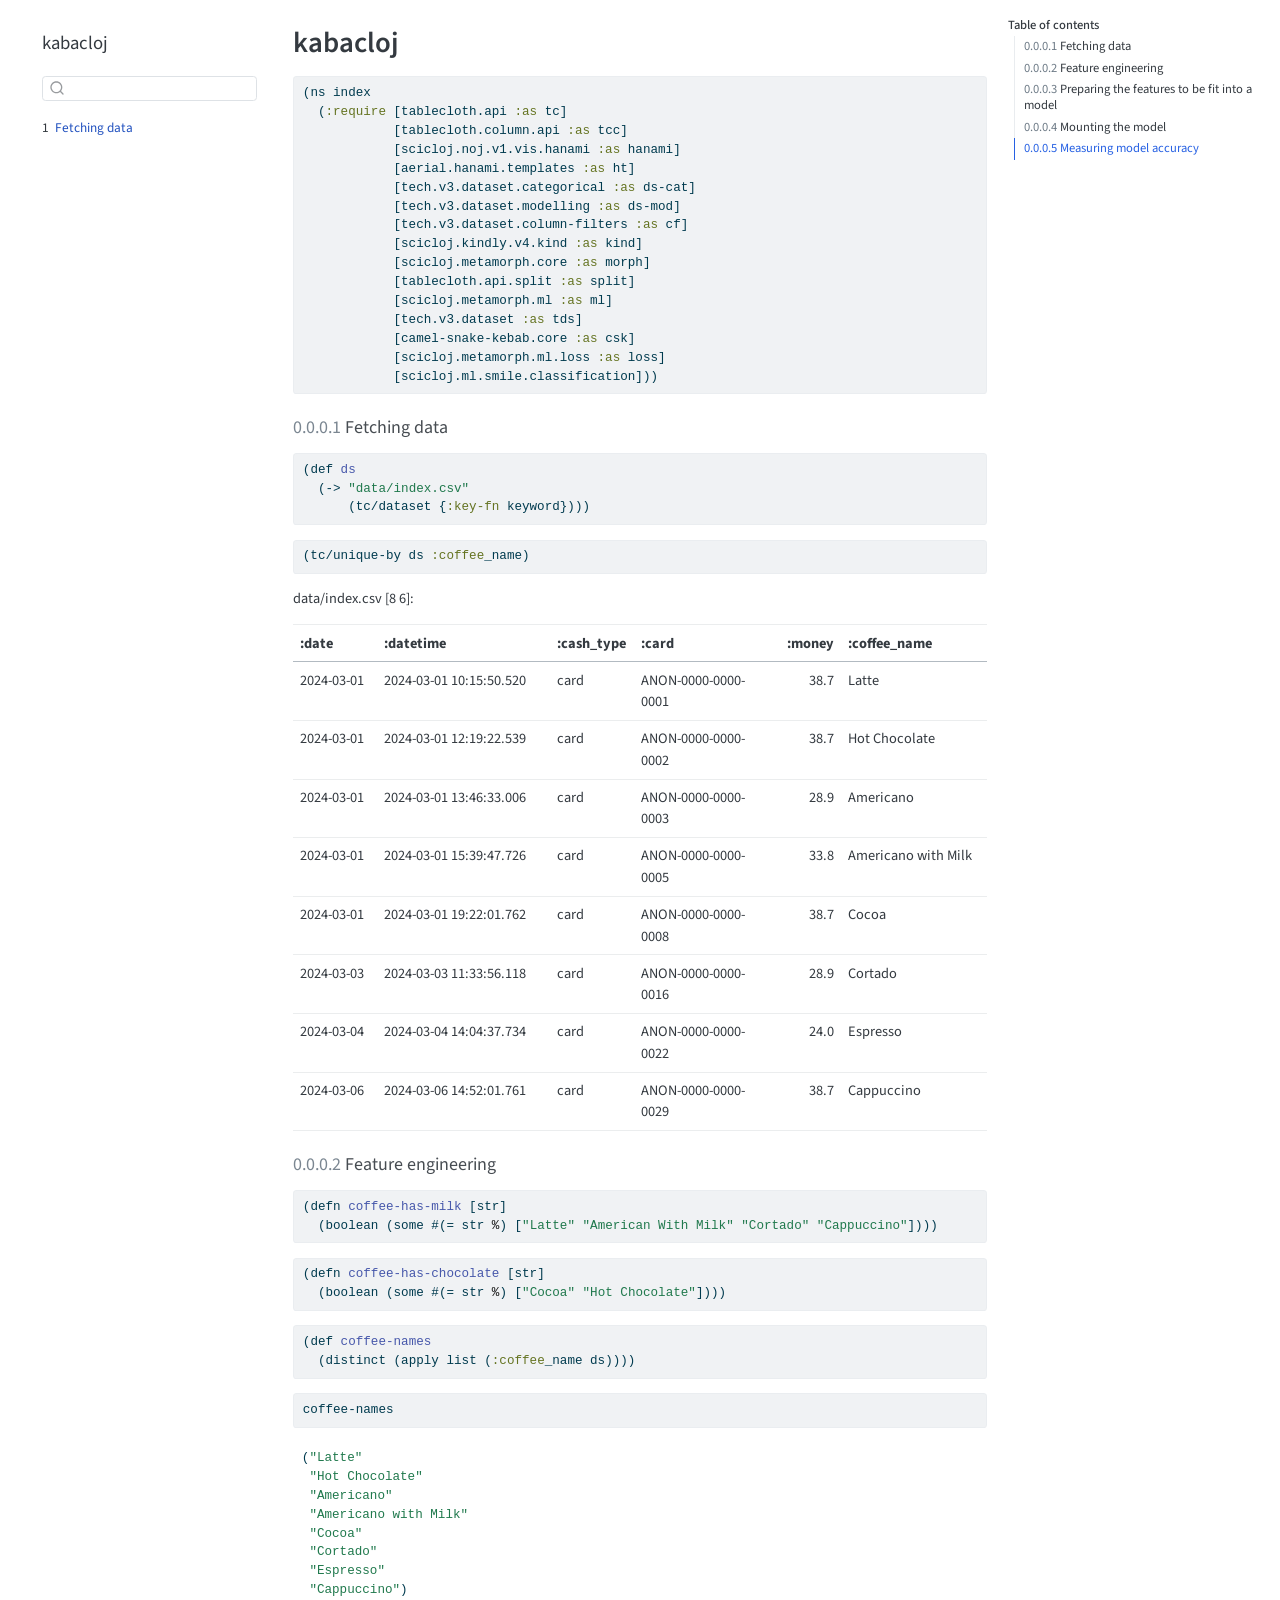
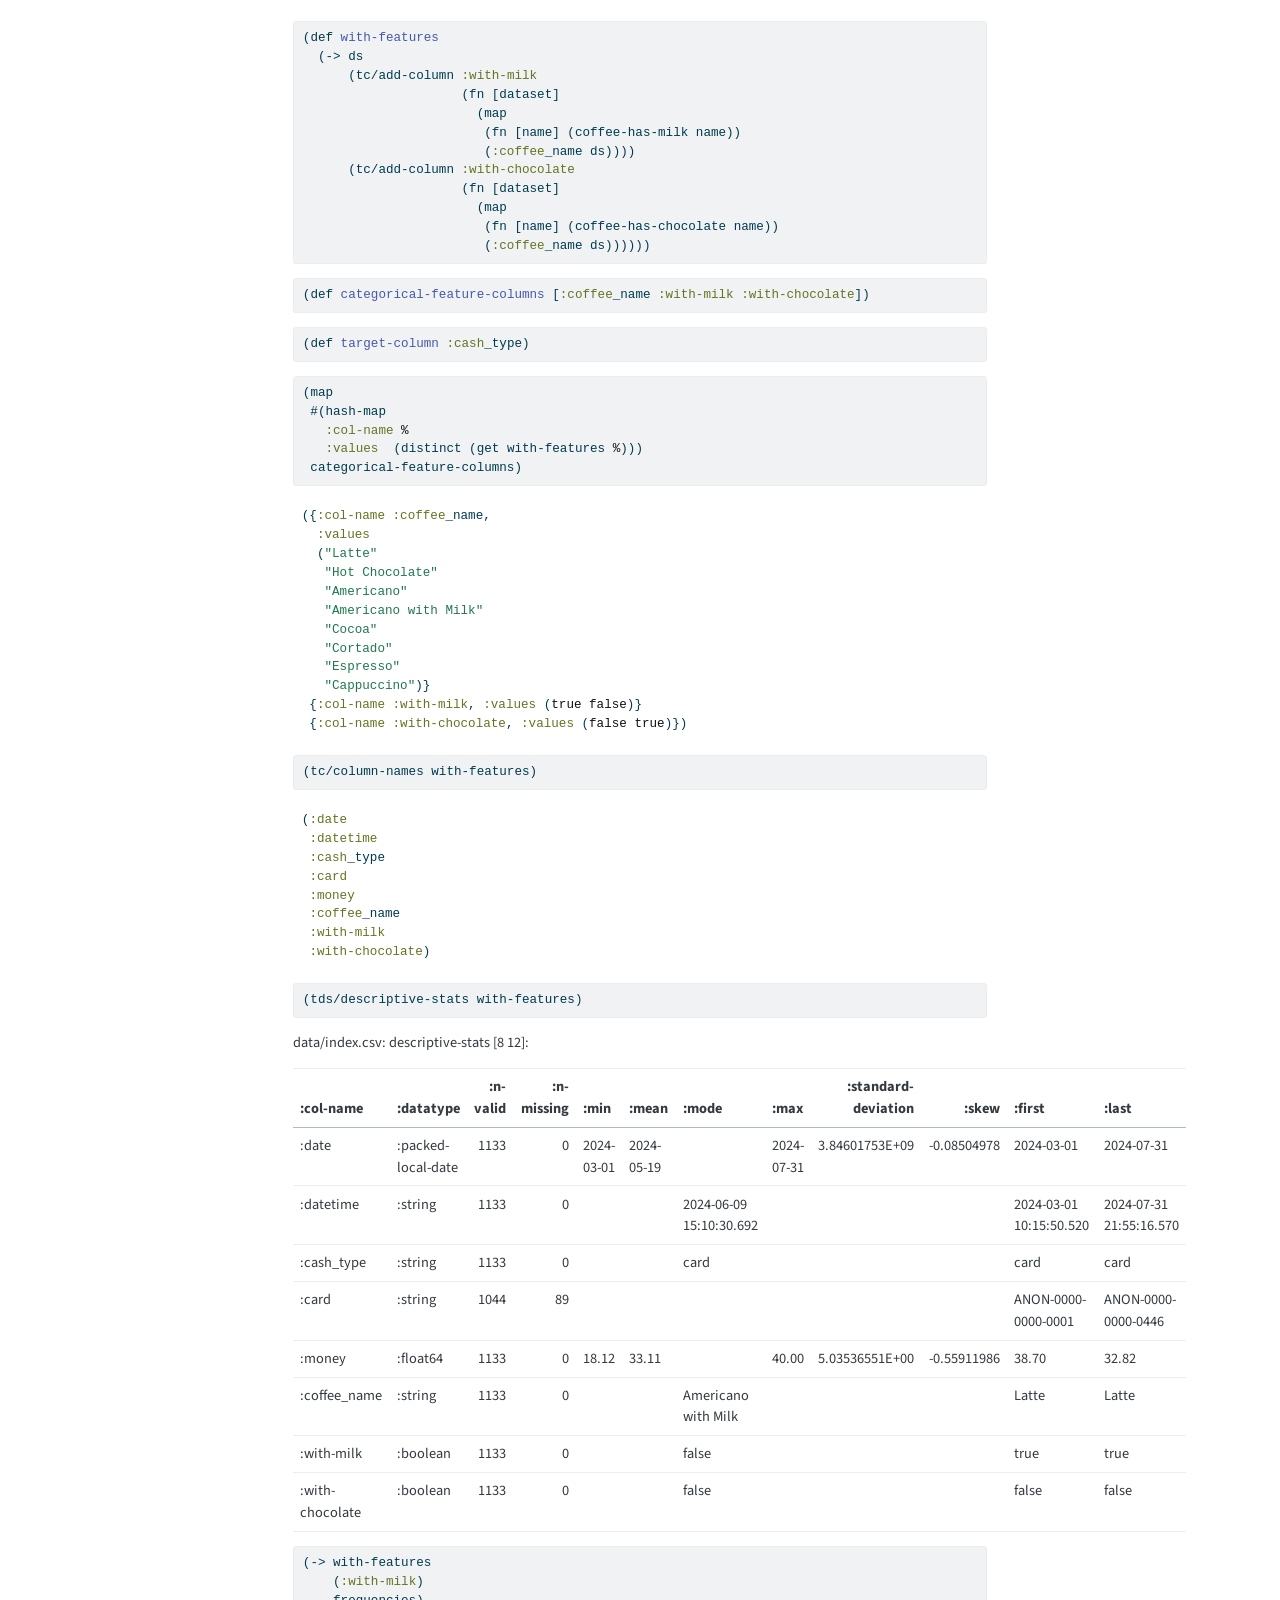
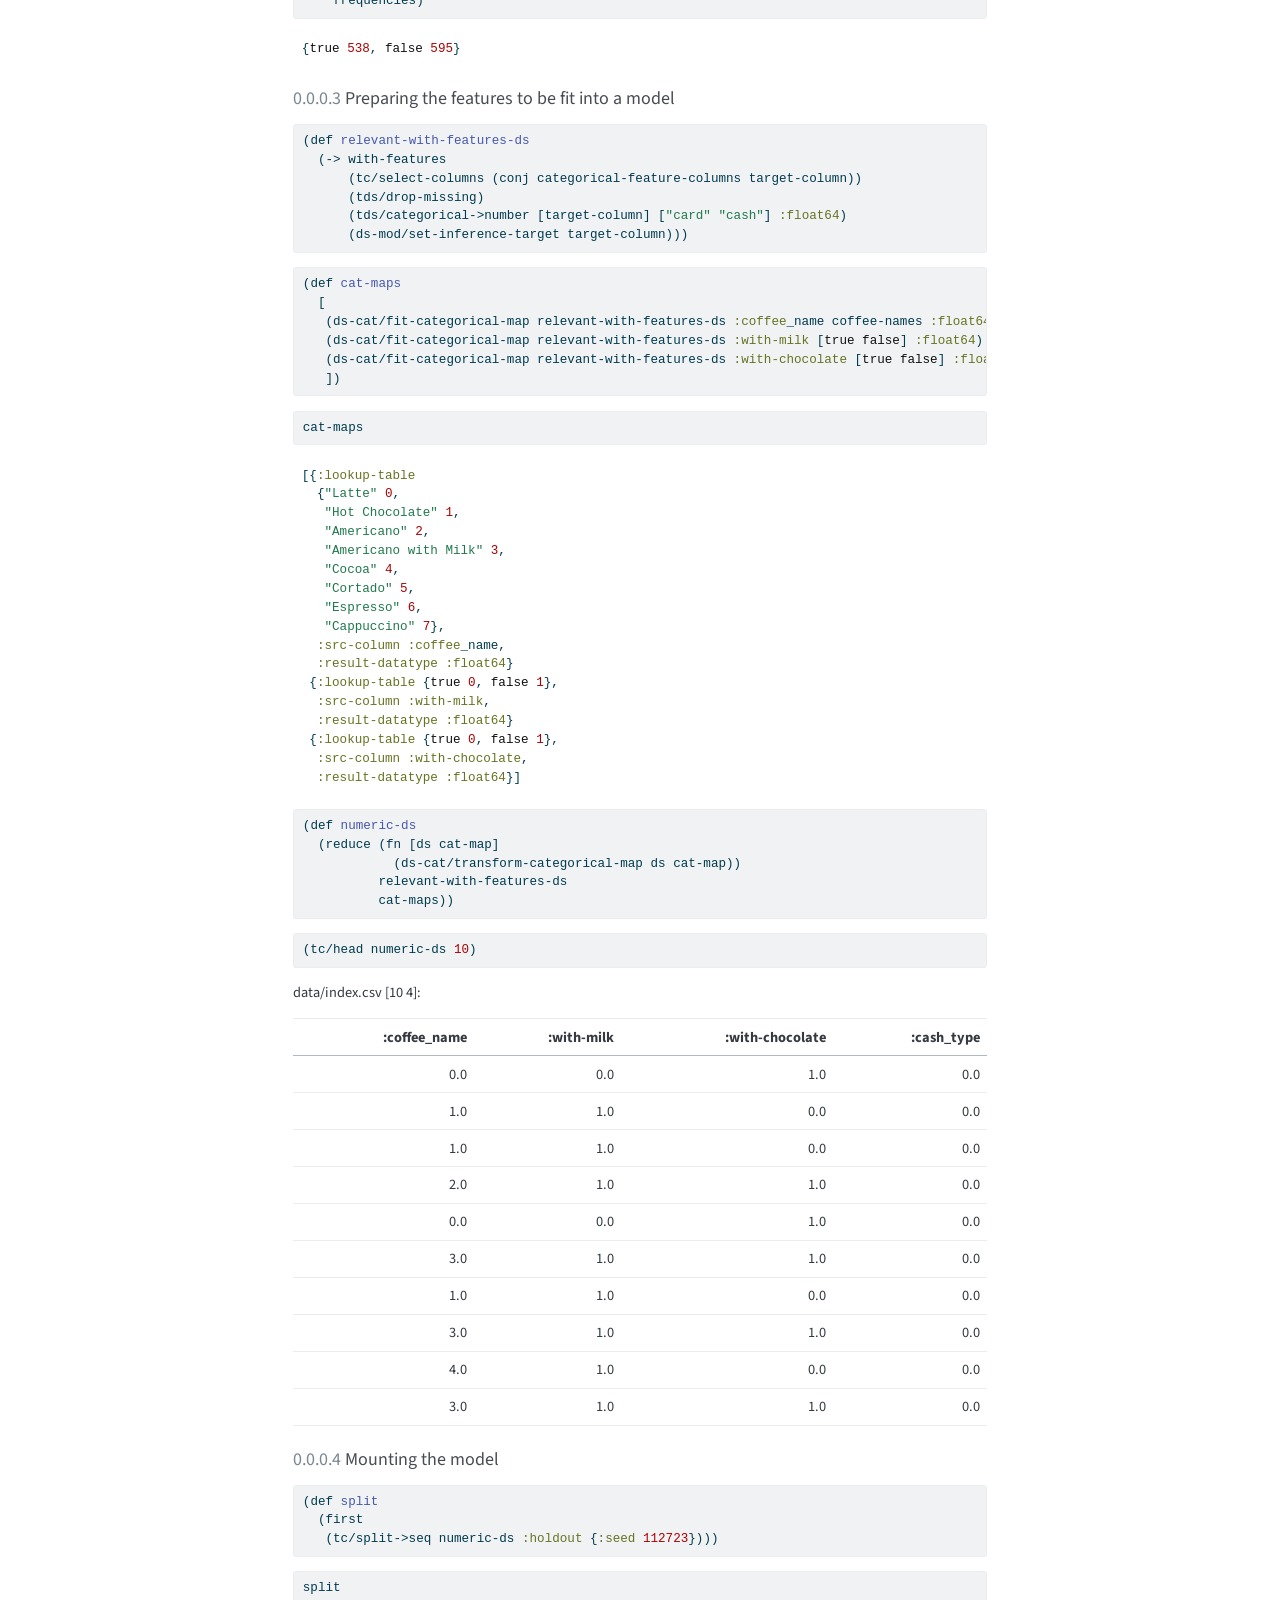
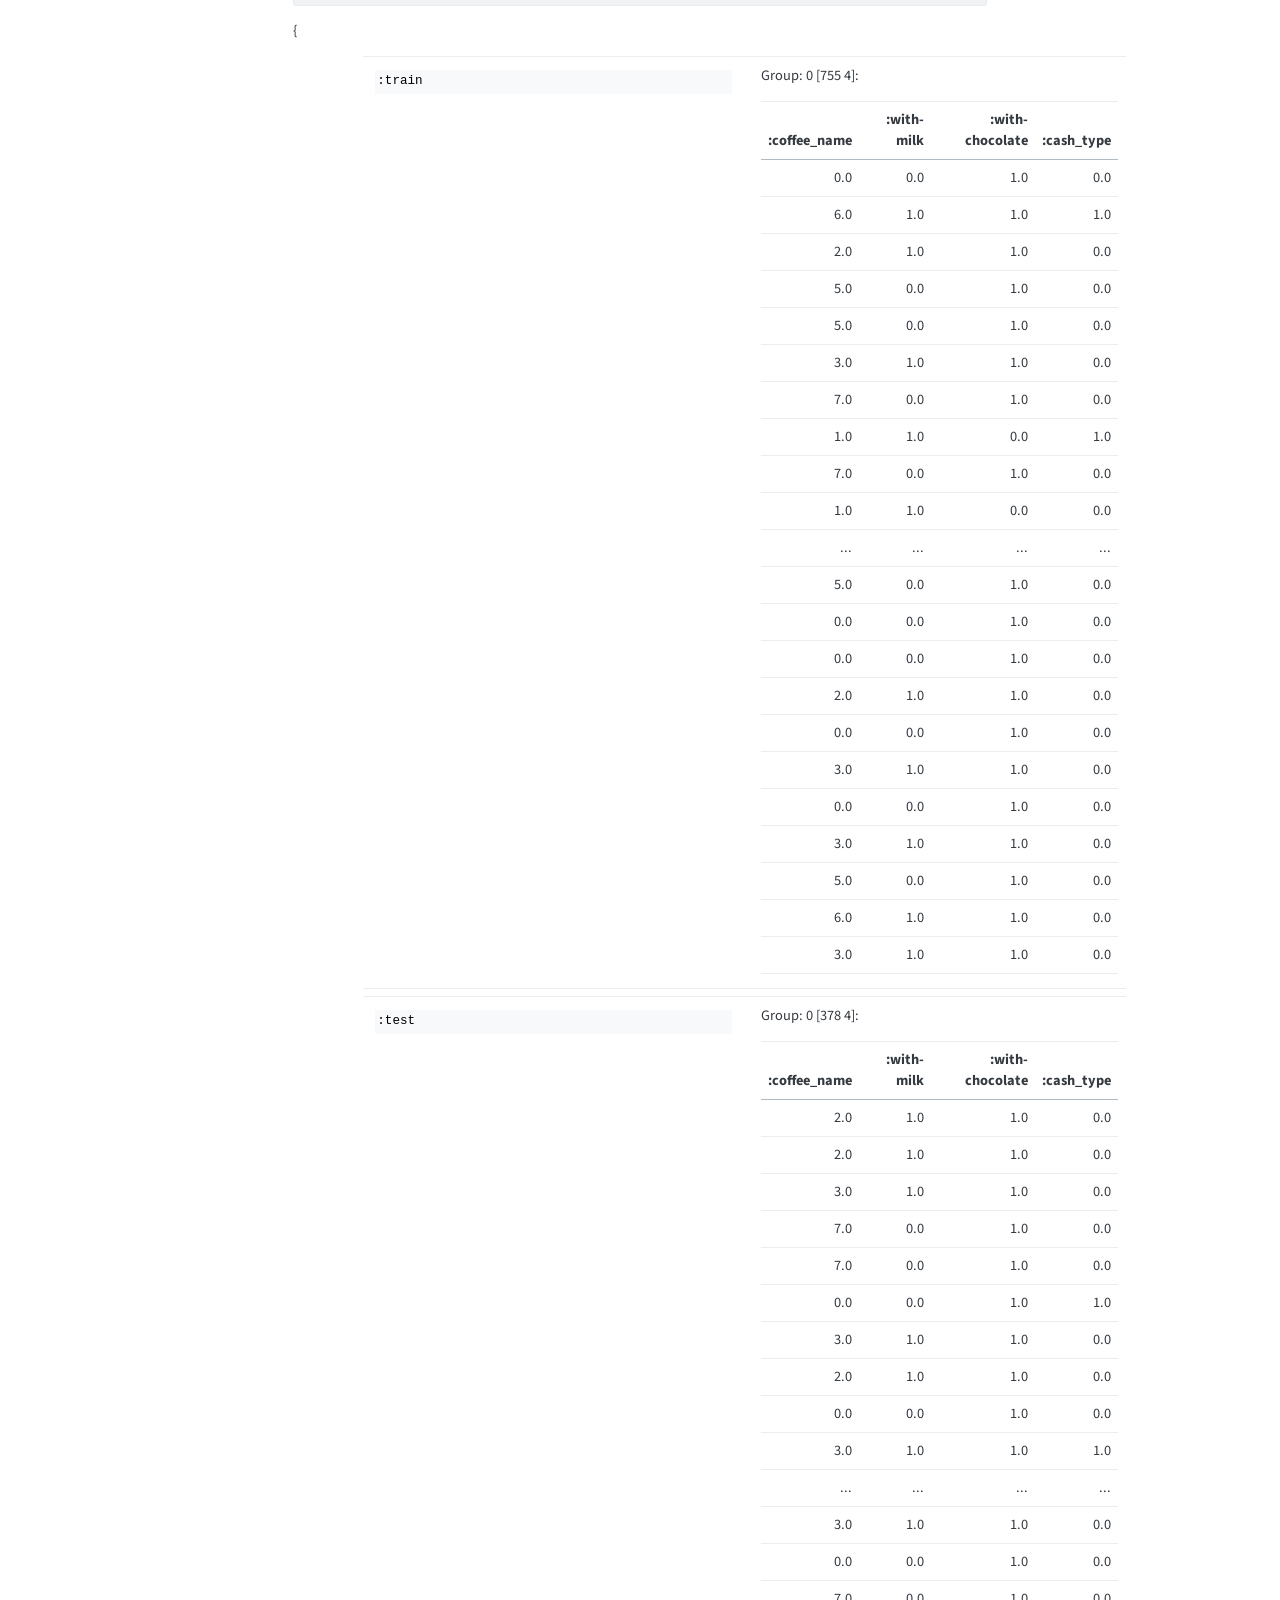
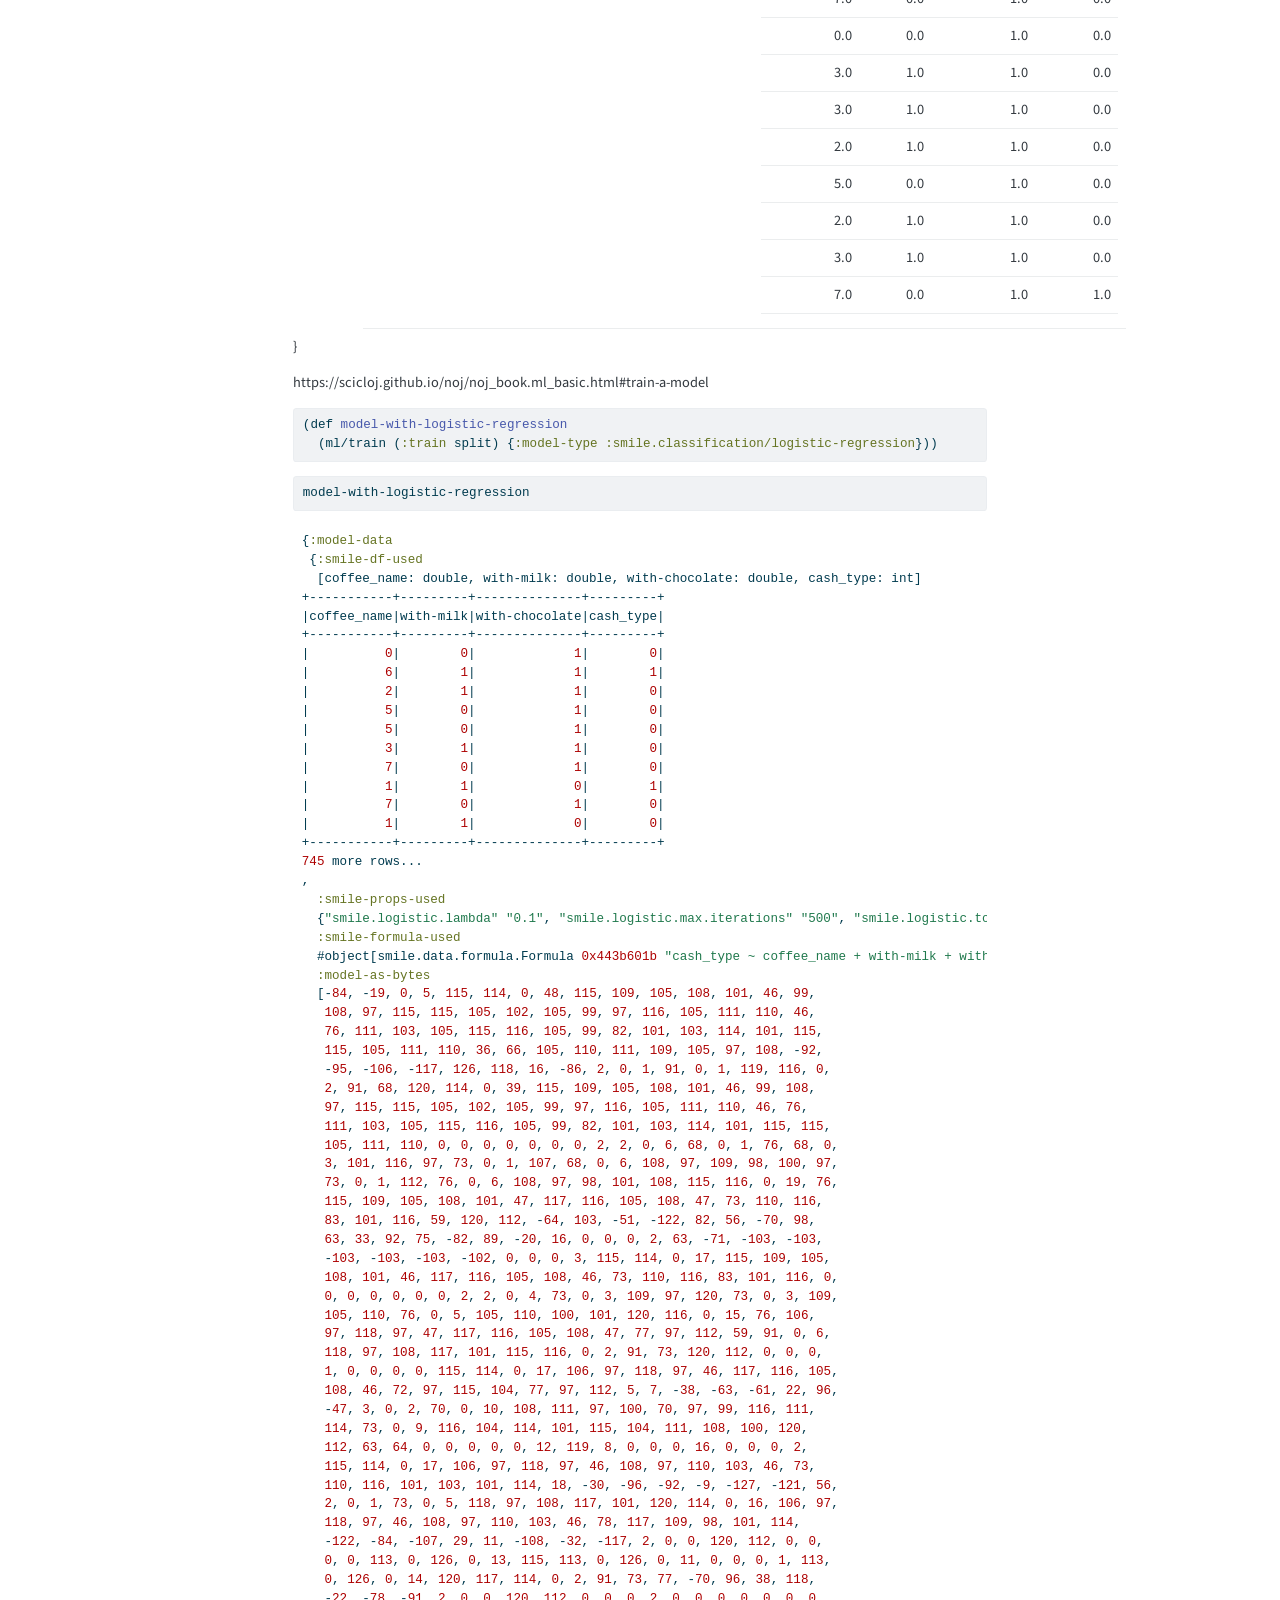
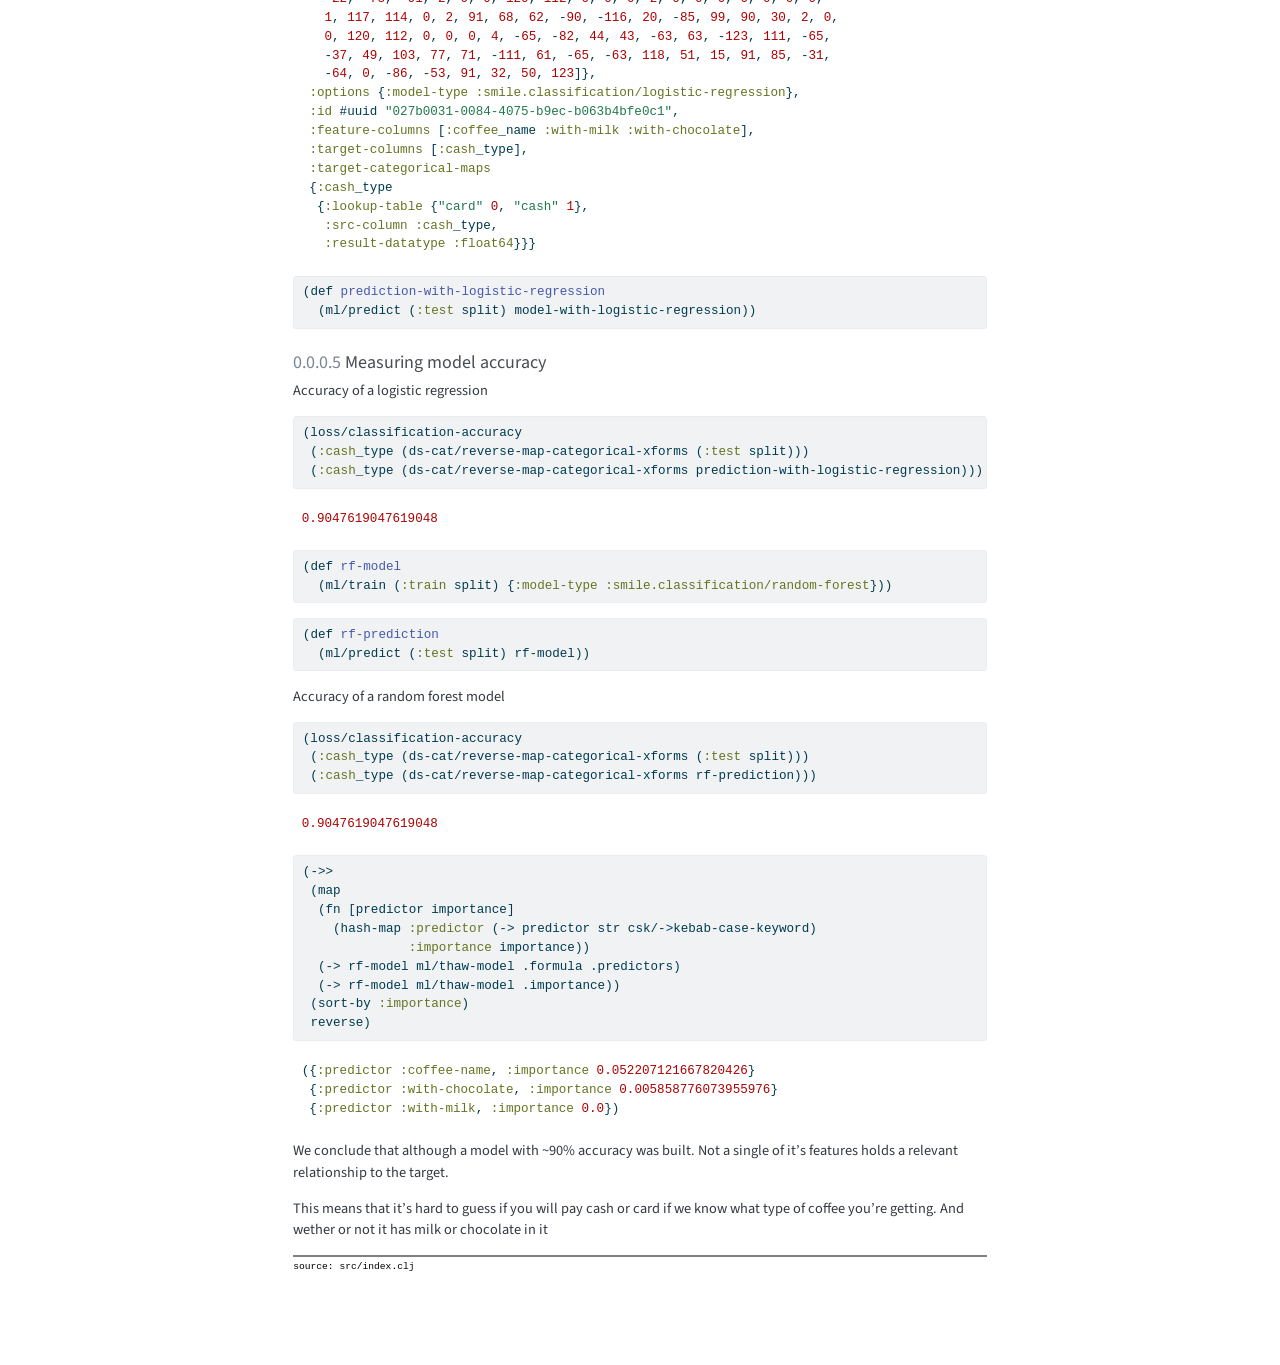
==== commit 6a6da36f: "Built site for gh-pages" ====
--- a/index.html
+++ b/index.html
@@ -603,10 +603,10 @@
 <span id="cb23-5"><a href="#cb23-5" aria-hidden="true" tabindex="-1"></a>          cat-maps))</span></code><button title="Copy to Clipboard" class="code-copy-button"><i class="bi"></i></button></pre></div>
 </div>
 <div class="sourceClojure">
-<div class="sourceCode" id="cb24"><pre class="sourceCode clojure code-with-copy"><code class="sourceCode clojure"><span id="cb24-1"><a href="#cb24-1" aria-hidden="true" tabindex="-1"></a>(tc/head numeric-ds <span class="dv">500</span>)</span></code><button title="Copy to Clipboard" class="code-copy-button"><i class="bi"></i></button></pre></div>
+<div class="sourceCode" id="cb24"><pre class="sourceCode clojure code-with-copy"><code class="sourceCode clojure"><span id="cb24-1"><a href="#cb24-1" aria-hidden="true" tabindex="-1"></a>(tc/head numeric-ds <span class="dv">10</span>)</span></code><button title="Copy to Clipboard" class="code-copy-button"><i class="bi"></i></button></pre></div>
 </div>
 <div class="clay-dataset">
-<p>data/index.csv [500 4]:</p>
+<p>data/index.csv [10 4]:</p>
 <table class="table">
 <thead>
 <tr class="header">
@@ -669,2946 +669,6 @@
 <td style="text-align: right;">4.0</td>
 <td style="text-align: right;">1.0</td>
 <td style="text-align: right;">0.0</td>
-<td style="text-align: right;">0.0</td>
-</tr>
-<tr class="even">
-<td style="text-align: right;">3.0</td>
-<td style="text-align: right;">1.0</td>
-<td style="text-align: right;">1.0</td>
-<td style="text-align: right;">0.0</td>
-</tr>
-<tr class="odd">
-<td style="text-align: right;">3.0</td>
-<td style="text-align: right;">1.0</td>
-<td style="text-align: right;">1.0</td>
-<td style="text-align: right;">0.0</td>
-</tr>
-<tr class="even">
-<td style="text-align: right;">2.0</td>
-<td style="text-align: right;">1.0</td>
-<td style="text-align: right;">1.0</td>
-<td style="text-align: right;">0.0</td>
-</tr>
-<tr class="odd">
-<td style="text-align: right;">0.0</td>
-<td style="text-align: right;">0.0</td>
-<td style="text-align: right;">1.0</td>
-<td style="text-align: right;">1.0</td>
-</tr>
-<tr class="even">
-<td style="text-align: right;">3.0</td>
-<td style="text-align: right;">1.0</td>
-<td style="text-align: right;">1.0</td>
-<td style="text-align: right;">0.0</td>
-</tr>
-<tr class="odd">
-<td style="text-align: right;">3.0</td>
-<td style="text-align: right;">1.0</td>
-<td style="text-align: right;">1.0</td>
-<td style="text-align: right;">0.0</td>
-</tr>
-<tr class="even">
-<td style="text-align: right;">2.0</td>
-<td style="text-align: right;">1.0</td>
-<td style="text-align: right;">1.0</td>
-<td style="text-align: right;">0.0</td>
-</tr>
-<tr class="odd">
-<td style="text-align: right;">3.0</td>
-<td style="text-align: right;">1.0</td>
-<td style="text-align: right;">1.0</td>
-<td style="text-align: right;">0.0</td>
-</tr>
-<tr class="even">
-<td style="text-align: right;">2.0</td>
-<td style="text-align: right;">1.0</td>
-<td style="text-align: right;">1.0</td>
-<td style="text-align: right;">0.0</td>
-</tr>
-<tr class="odd">
-<td style="text-align: right;">0.0</td>
-<td style="text-align: right;">0.0</td>
-<td style="text-align: right;">1.0</td>
-<td style="text-align: right;">1.0</td>
-</tr>
-<tr class="even">
-<td style="text-align: right;">0.0</td>
-<td style="text-align: right;">0.0</td>
-<td style="text-align: right;">1.0</td>
-<td style="text-align: right;">0.0</td>
-</tr>
-<tr class="odd">
-<td style="text-align: right;">5.0</td>
-<td style="text-align: right;">0.0</td>
-<td style="text-align: right;">1.0</td>
-<td style="text-align: right;">0.0</td>
-</tr>
-<tr class="even">
-<td style="text-align: right;">2.0</td>
-<td style="text-align: right;">1.0</td>
-<td style="text-align: right;">1.0</td>
-<td style="text-align: right;">0.0</td>
-</tr>
-<tr class="odd">
-<td style="text-align: right;">1.0</td>
-<td style="text-align: right;">1.0</td>
-<td style="text-align: right;">0.0</td>
-<td style="text-align: right;">0.0</td>
-</tr>
-<tr class="even">
-<td style="text-align: right;">4.0</td>
-<td style="text-align: right;">1.0</td>
-<td style="text-align: right;">0.0</td>
-<td style="text-align: right;">0.0</td>
-</tr>
-<tr class="odd">
-<td style="text-align: right;">5.0</td>
-<td style="text-align: right;">0.0</td>
-<td style="text-align: right;">1.0</td>
-<td style="text-align: right;">0.0</td>
-</tr>
-<tr class="even">
-<td style="text-align: right;">3.0</td>
-<td style="text-align: right;">1.0</td>
-<td style="text-align: right;">1.0</td>
-<td style="text-align: right;">0.0</td>
-</tr>
-<tr class="odd">
-<td style="text-align: right;">3.0</td>
-<td style="text-align: right;">1.0</td>
-<td style="text-align: right;">1.0</td>
-<td style="text-align: right;">0.0</td>
-</tr>
-<tr class="even">
-<td style="text-align: right;">1.0</td>
-<td style="text-align: right;">1.0</td>
-<td style="text-align: right;">0.0</td>
-<td style="text-align: right;">0.0</td>
-</tr>
-<tr class="odd">
-<td style="text-align: right;">0.0</td>
-<td style="text-align: right;">0.0</td>
-<td style="text-align: right;">1.0</td>
-<td style="text-align: right;">0.0</td>
-</tr>
-<tr class="even">
-<td style="text-align: right;">0.0</td>
-<td style="text-align: right;">0.0</td>
-<td style="text-align: right;">1.0</td>
-<td style="text-align: right;">0.0</td>
-</tr>
-<tr class="odd">
-<td style="text-align: right;">3.0</td>
-<td style="text-align: right;">1.0</td>
-<td style="text-align: right;">1.0</td>
-<td style="text-align: right;">0.0</td>
-</tr>
-<tr class="even">
-<td style="text-align: right;">6.0</td>
-<td style="text-align: right;">1.0</td>
-<td style="text-align: right;">1.0</td>
-<td style="text-align: right;">0.0</td>
-</tr>
-<tr class="odd">
-<td style="text-align: right;">0.0</td>
-<td style="text-align: right;">0.0</td>
-<td style="text-align: right;">1.0</td>
-<td style="text-align: right;">0.0</td>
-</tr>
-<tr class="even">
-<td style="text-align: right;">0.0</td>
-<td style="text-align: right;">0.0</td>
-<td style="text-align: right;">1.0</td>
-<td style="text-align: right;">0.0</td>
-</tr>
-<tr class="odd">
-<td style="text-align: right;">0.0</td>
-<td style="text-align: right;">0.0</td>
-<td style="text-align: right;">1.0</td>
-<td style="text-align: right;">0.0</td>
-</tr>
-<tr class="even">
-<td style="text-align: right;">1.0</td>
-<td style="text-align: right;">1.0</td>
-<td style="text-align: right;">0.0</td>
-<td style="text-align: right;">0.0</td>
-</tr>
-<tr class="odd">
-<td style="text-align: right;">4.0</td>
-<td style="text-align: right;">1.0</td>
-<td style="text-align: right;">0.0</td>
-<td style="text-align: right;">0.0</td>
-</tr>
-<tr class="even">
-<td style="text-align: right;">1.0</td>
-<td style="text-align: right;">1.0</td>
-<td style="text-align: right;">0.0</td>
-<td style="text-align: right;">0.0</td>
-</tr>
-<tr class="odd">
-<td style="text-align: right;">1.0</td>
-<td style="text-align: right;">1.0</td>
-<td style="text-align: right;">0.0</td>
-<td style="text-align: right;">0.0</td>
-</tr>
-<tr class="even">
-<td style="text-align: right;">5.0</td>
-<td style="text-align: right;">0.0</td>
-<td style="text-align: right;">1.0</td>
-<td style="text-align: right;">0.0</td>
-</tr>
-<tr class="odd">
-<td style="text-align: right;">1.0</td>
-<td style="text-align: right;">1.0</td>
-<td style="text-align: right;">0.0</td>
-<td style="text-align: right;">0.0</td>
-</tr>
-<tr class="even">
-<td style="text-align: right;">3.0</td>
-<td style="text-align: right;">1.0</td>
-<td style="text-align: right;">1.0</td>
-<td style="text-align: right;">1.0</td>
-</tr>
-<tr class="odd">
-<td style="text-align: right;">2.0</td>
-<td style="text-align: right;">1.0</td>
-<td style="text-align: right;">1.0</td>
-<td style="text-align: right;">0.0</td>
-</tr>
-<tr class="even">
-<td style="text-align: right;">5.0</td>
-<td style="text-align: right;">0.0</td>
-<td style="text-align: right;">1.0</td>
-<td style="text-align: right;">0.0</td>
-</tr>
-<tr class="odd">
-<td style="text-align: right;">7.0</td>
-<td style="text-align: right;">0.0</td>
-<td style="text-align: right;">1.0</td>
-<td style="text-align: right;">0.0</td>
-</tr>
-<tr class="even">
-<td style="text-align: right;">7.0</td>
-<td style="text-align: right;">0.0</td>
-<td style="text-align: right;">1.0</td>
-<td style="text-align: right;">0.0</td>
-</tr>
-<tr class="odd">
-<td style="text-align: right;">0.0</td>
-<td style="text-align: right;">0.0</td>
-<td style="text-align: right;">1.0</td>
-<td style="text-align: right;">1.0</td>
-</tr>
-<tr class="even">
-<td style="text-align: right;">1.0</td>
-<td style="text-align: right;">1.0</td>
-<td style="text-align: right;">0.0</td>
-<td style="text-align: right;">0.0</td>
-</tr>
-<tr class="odd">
-<td style="text-align: right;">0.0</td>
-<td style="text-align: right;">0.0</td>
-<td style="text-align: right;">1.0</td>
-<td style="text-align: right;">0.0</td>
-</tr>
-<tr class="even">
-<td style="text-align: right;">0.0</td>
-<td style="text-align: right;">0.0</td>
-<td style="text-align: right;">1.0</td>
-<td style="text-align: right;">1.0</td>
-</tr>
-<tr class="odd">
-<td style="text-align: right;">2.0</td>
-<td style="text-align: right;">1.0</td>
-<td style="text-align: right;">1.0</td>
-<td style="text-align: right;">0.0</td>
-</tr>
-<tr class="even">
-<td style="text-align: right;">3.0</td>
-<td style="text-align: right;">1.0</td>
-<td style="text-align: right;">1.0</td>
-<td style="text-align: right;">0.0</td>
-</tr>
-<tr class="odd">
-<td style="text-align: right;">5.0</td>
-<td style="text-align: right;">0.0</td>
-<td style="text-align: right;">1.0</td>
-<td style="text-align: right;">0.0</td>
-</tr>
-<tr class="even">
-<td style="text-align: right;">7.0</td>
-<td style="text-align: right;">0.0</td>
-<td style="text-align: right;">1.0</td>
-<td style="text-align: right;">0.0</td>
-</tr>
-<tr class="odd">
-<td style="text-align: right;">2.0</td>
-<td style="text-align: right;">1.0</td>
-<td style="text-align: right;">1.0</td>
-<td style="text-align: right;">0.0</td>
-</tr>
-<tr class="even">
-<td style="text-align: right;">2.0</td>
-<td style="text-align: right;">1.0</td>
-<td style="text-align: right;">1.0</td>
-<td style="text-align: right;">0.0</td>
-</tr>
-<tr class="odd">
-<td style="text-align: right;">2.0</td>
-<td style="text-align: right;">1.0</td>
-<td style="text-align: right;">1.0</td>
-<td style="text-align: right;">0.0</td>
-</tr>
-<tr class="even">
-<td style="text-align: right;">3.0</td>
-<td style="text-align: right;">1.0</td>
-<td style="text-align: right;">1.0</td>
-<td style="text-align: right;">0.0</td>
-</tr>
-<tr class="odd">
-<td style="text-align: right;">0.0</td>
-<td style="text-align: right;">0.0</td>
-<td style="text-align: right;">1.0</td>
-<td style="text-align: right;">0.0</td>
-</tr>
-<tr class="even">
-<td style="text-align: right;">0.0</td>
-<td style="text-align: right;">0.0</td>
-<td style="text-align: right;">1.0</td>
-<td style="text-align: right;">0.0</td>
-</tr>
-<tr class="odd">
-<td style="text-align: right;">1.0</td>
-<td style="text-align: right;">1.0</td>
-<td style="text-align: right;">0.0</td>
-<td style="text-align: right;">1.0</td>
-</tr>
-<tr class="even">
-<td style="text-align: right;">6.0</td>
-<td style="text-align: right;">1.0</td>
-<td style="text-align: right;">1.0</td>
-<td style="text-align: right;">0.0</td>
-</tr>
-<tr class="odd">
-<td style="text-align: right;">2.0</td>
-<td style="text-align: right;">1.0</td>
-<td style="text-align: right;">1.0</td>
-<td style="text-align: right;">0.0</td>
-</tr>
-<tr class="even">
-<td style="text-align: right;">7.0</td>
-<td style="text-align: right;">0.0</td>
-<td style="text-align: right;">1.0</td>
-<td style="text-align: right;">0.0</td>
-</tr>
-<tr class="odd">
-<td style="text-align: right;">2.0</td>
-<td style="text-align: right;">1.0</td>
-<td style="text-align: right;">1.0</td>
-<td style="text-align: right;">0.0</td>
-</tr>
-<tr class="even">
-<td style="text-align: right;">2.0</td>
-<td style="text-align: right;">1.0</td>
-<td style="text-align: right;">1.0</td>
-<td style="text-align: right;">0.0</td>
-</tr>
-<tr class="odd">
-<td style="text-align: right;">0.0</td>
-<td style="text-align: right;">0.0</td>
-<td style="text-align: right;">1.0</td>
-<td style="text-align: right;">0.0</td>
-</tr>
-<tr class="even">
-<td style="text-align: right;">3.0</td>
-<td style="text-align: right;">1.0</td>
-<td style="text-align: right;">1.0</td>
-<td style="text-align: right;">0.0</td>
-</tr>
-<tr class="odd">
-<td style="text-align: right;">5.0</td>
-<td style="text-align: right;">0.0</td>
-<td style="text-align: right;">1.0</td>
-<td style="text-align: right;">0.0</td>
-</tr>
-<tr class="even">
-<td style="text-align: right;">7.0</td>
-<td style="text-align: right;">0.0</td>
-<td style="text-align: right;">1.0</td>
-<td style="text-align: right;">0.0</td>
-</tr>
-<tr class="odd">
-<td style="text-align: right;">3.0</td>
-<td style="text-align: right;">1.0</td>
-<td style="text-align: right;">1.0</td>
-<td style="text-align: right;">0.0</td>
-</tr>
-<tr class="even">
-<td style="text-align: right;">1.0</td>
-<td style="text-align: right;">1.0</td>
-<td style="text-align: right;">0.0</td>
-<td style="text-align: right;">0.0</td>
-</tr>
-<tr class="odd">
-<td style="text-align: right;">7.0</td>
-<td style="text-align: right;">0.0</td>
-<td style="text-align: right;">1.0</td>
-<td style="text-align: right;">0.0</td>
-</tr>
-<tr class="even">
-<td style="text-align: right;">1.0</td>
-<td style="text-align: right;">1.0</td>
-<td style="text-align: right;">0.0</td>
-<td style="text-align: right;">0.0</td>
-</tr>
-<tr class="odd">
-<td style="text-align: right;">2.0</td>
-<td style="text-align: right;">1.0</td>
-<td style="text-align: right;">1.0</td>
-<td style="text-align: right;">1.0</td>
-</tr>
-<tr class="even">
-<td style="text-align: right;">3.0</td>
-<td style="text-align: right;">1.0</td>
-<td style="text-align: right;">1.0</td>
-<td style="text-align: right;">1.0</td>
-</tr>
-<tr class="odd">
-<td style="text-align: right;">0.0</td>
-<td style="text-align: right;">0.0</td>
-<td style="text-align: right;">1.0</td>
-<td style="text-align: right;">1.0</td>
-</tr>
-<tr class="even">
-<td style="text-align: right;">6.0</td>
-<td style="text-align: right;">1.0</td>
-<td style="text-align: right;">1.0</td>
-<td style="text-align: right;">0.0</td>
-</tr>
-<tr class="odd">
-<td style="text-align: right;">3.0</td>
-<td style="text-align: right;">1.0</td>
-<td style="text-align: right;">1.0</td>
-<td style="text-align: right;">1.0</td>
-</tr>
-<tr class="even">
-<td style="text-align: right;">0.0</td>
-<td style="text-align: right;">0.0</td>
-<td style="text-align: right;">1.0</td>
-<td style="text-align: right;">0.0</td>
-</tr>
-<tr class="odd">
-<td style="text-align: right;">5.0</td>
-<td style="text-align: right;">0.0</td>
-<td style="text-align: right;">1.0</td>
-<td style="text-align: right;">0.0</td>
-</tr>
-<tr class="even">
-<td style="text-align: right;">0.0</td>
-<td style="text-align: right;">0.0</td>
-<td style="text-align: right;">1.0</td>
-<td style="text-align: right;">1.0</td>
-</tr>
-<tr class="odd">
-<td style="text-align: right;">7.0</td>
-<td style="text-align: right;">0.0</td>
-<td style="text-align: right;">1.0</td>
-<td style="text-align: right;">1.0</td>
-</tr>
-<tr class="even">
-<td style="text-align: right;">5.0</td>
-<td style="text-align: right;">0.0</td>
-<td style="text-align: right;">1.0</td>
-<td style="text-align: right;">1.0</td>
-</tr>
-<tr class="odd">
-<td style="text-align: right;">2.0</td>
-<td style="text-align: right;">1.0</td>
-<td style="text-align: right;">1.0</td>
-<td style="text-align: right;">1.0</td>
-</tr>
-<tr class="even">
-<td style="text-align: right;">7.0</td>
-<td style="text-align: right;">0.0</td>
-<td style="text-align: right;">1.0</td>
-<td style="text-align: right;">0.0</td>
-</tr>
-<tr class="odd">
-<td style="text-align: right;">2.0</td>
-<td style="text-align: right;">1.0</td>
-<td style="text-align: right;">1.0</td>
-<td style="text-align: right;">0.0</td>
-</tr>
-<tr class="even">
-<td style="text-align: right;">0.0</td>
-<td style="text-align: right;">0.0</td>
-<td style="text-align: right;">1.0</td>
-<td style="text-align: right;">0.0</td>
-</tr>
-<tr class="odd">
-<td style="text-align: right;">5.0</td>
-<td style="text-align: right;">0.0</td>
-<td style="text-align: right;">1.0</td>
-<td style="text-align: right;">0.0</td>
-</tr>
-<tr class="even">
-<td style="text-align: right;">0.0</td>
-<td style="text-align: right;">0.0</td>
-<td style="text-align: right;">1.0</td>
-<td style="text-align: right;">1.0</td>
-</tr>
-<tr class="odd">
-<td style="text-align: right;">2.0</td>
-<td style="text-align: right;">1.0</td>
-<td style="text-align: right;">1.0</td>
-<td style="text-align: right;">0.0</td>
-</tr>
-<tr class="even">
-<td style="text-align: right;">5.0</td>
-<td style="text-align: right;">0.0</td>
-<td style="text-align: right;">1.0</td>
-<td style="text-align: right;">0.0</td>
-</tr>
-<tr class="odd">
-<td style="text-align: right;">1.0</td>
-<td style="text-align: right;">1.0</td>
-<td style="text-align: right;">0.0</td>
-<td style="text-align: right;">0.0</td>
-</tr>
-<tr class="even">
-<td style="text-align: right;">3.0</td>
-<td style="text-align: right;">1.0</td>
-<td style="text-align: right;">1.0</td>
-<td style="text-align: right;">0.0</td>
-</tr>
-<tr class="odd">
-<td style="text-align: right;">2.0</td>
-<td style="text-align: right;">1.0</td>
-<td style="text-align: right;">1.0</td>
-<td style="text-align: right;">0.0</td>
-</tr>
-<tr class="even">
-<td style="text-align: right;">2.0</td>
-<td style="text-align: right;">1.0</td>
-<td style="text-align: right;">1.0</td>
-<td style="text-align: right;">0.0</td>
-</tr>
-<tr class="odd">
-<td style="text-align: right;">1.0</td>
-<td style="text-align: right;">1.0</td>
-<td style="text-align: right;">0.0</td>
-<td style="text-align: right;">0.0</td>
-</tr>
-<tr class="even">
-<td style="text-align: right;">2.0</td>
-<td style="text-align: right;">1.0</td>
-<td style="text-align: right;">1.0</td>
-<td style="text-align: right;">0.0</td>
-</tr>
-<tr class="odd">
-<td style="text-align: right;">2.0</td>
-<td style="text-align: right;">1.0</td>
-<td style="text-align: right;">1.0</td>
-<td style="text-align: right;">0.0</td>
-</tr>
-<tr class="even">
-<td style="text-align: right;">2.0</td>
-<td style="text-align: right;">1.0</td>
-<td style="text-align: right;">1.0</td>
-<td style="text-align: right;">0.0</td>
-</tr>
-<tr class="odd">
-<td style="text-align: right;">6.0</td>
-<td style="text-align: right;">1.0</td>
-<td style="text-align: right;">1.0</td>
-<td style="text-align: right;">1.0</td>
-</tr>
-<tr class="even">
-<td style="text-align: right;">3.0</td>
-<td style="text-align: right;">1.0</td>
-<td style="text-align: right;">1.0</td>
-<td style="text-align: right;">0.0</td>
-</tr>
-<tr class="odd">
-<td style="text-align: right;">6.0</td>
-<td style="text-align: right;">1.0</td>
-<td style="text-align: right;">1.0</td>
-<td style="text-align: right;">0.0</td>
-</tr>
-<tr class="even">
-<td style="text-align: right;">6.0</td>
-<td style="text-align: right;">1.0</td>
-<td style="text-align: right;">1.0</td>
-<td style="text-align: right;">0.0</td>
-</tr>
-<tr class="odd">
-<td style="text-align: right;">6.0</td>
-<td style="text-align: right;">1.0</td>
-<td style="text-align: right;">1.0</td>
-<td style="text-align: right;">0.0</td>
-</tr>
-<tr class="even">
-<td style="text-align: right;">0.0</td>
-<td style="text-align: right;">0.0</td>
-<td style="text-align: right;">1.0</td>
-<td style="text-align: right;">1.0</td>
-</tr>
-<tr class="odd">
-<td style="text-align: right;">0.0</td>
-<td style="text-align: right;">0.0</td>
-<td style="text-align: right;">1.0</td>
-<td style="text-align: right;">0.0</td>
-</tr>
-<tr class="even">
-<td style="text-align: right;">1.0</td>
-<td style="text-align: right;">1.0</td>
-<td style="text-align: right;">0.0</td>
-<td style="text-align: right;">0.0</td>
-</tr>
-<tr class="odd">
-<td style="text-align: right;">5.0</td>
-<td style="text-align: right;">0.0</td>
-<td style="text-align: right;">1.0</td>
-<td style="text-align: right;">0.0</td>
-</tr>
-<tr class="even">
-<td style="text-align: right;">2.0</td>
-<td style="text-align: right;">1.0</td>
-<td style="text-align: right;">1.0</td>
-<td style="text-align: right;">0.0</td>
-</tr>
-<tr class="odd">
-<td style="text-align: right;">3.0</td>
-<td style="text-align: right;">1.0</td>
-<td style="text-align: right;">1.0</td>
-<td style="text-align: right;">0.0</td>
-</tr>
-<tr class="even">
-<td style="text-align: right;">6.0</td>
-<td style="text-align: right;">1.0</td>
-<td style="text-align: right;">1.0</td>
-<td style="text-align: right;">0.0</td>
-</tr>
-<tr class="odd">
-<td style="text-align: right;">0.0</td>
-<td style="text-align: right;">0.0</td>
-<td style="text-align: right;">1.0</td>
-<td style="text-align: right;">0.0</td>
-</tr>
-<tr class="even">
-<td style="text-align: right;">3.0</td>
-<td style="text-align: right;">1.0</td>
-<td style="text-align: right;">1.0</td>
-<td style="text-align: right;">0.0</td>
-</tr>
-<tr class="odd">
-<td style="text-align: right;">6.0</td>
-<td style="text-align: right;">1.0</td>
-<td style="text-align: right;">1.0</td>
-<td style="text-align: right;">0.0</td>
-</tr>
-<tr class="even">
-<td style="text-align: right;">1.0</td>
-<td style="text-align: right;">1.0</td>
-<td style="text-align: right;">0.0</td>
-<td style="text-align: right;">0.0</td>
-</tr>
-<tr class="odd">
-<td style="text-align: right;">5.0</td>
-<td style="text-align: right;">0.0</td>
-<td style="text-align: right;">1.0</td>
-<td style="text-align: right;">0.0</td>
-</tr>
-<tr class="even">
-<td style="text-align: right;">0.0</td>
-<td style="text-align: right;">0.0</td>
-<td style="text-align: right;">1.0</td>
-<td style="text-align: right;">1.0</td>
-</tr>
-<tr class="odd">
-<td style="text-align: right;">1.0</td>
-<td style="text-align: right;">1.0</td>
-<td style="text-align: right;">0.0</td>
-<td style="text-align: right;">0.0</td>
-</tr>
-<tr class="even">
-<td style="text-align: right;">2.0</td>
-<td style="text-align: right;">1.0</td>
-<td style="text-align: right;">1.0</td>
-<td style="text-align: right;">0.0</td>
-</tr>
-<tr class="odd">
-<td style="text-align: right;">3.0</td>
-<td style="text-align: right;">1.0</td>
-<td style="text-align: right;">1.0</td>
-<td style="text-align: right;">0.0</td>
-</tr>
-<tr class="even">
-<td style="text-align: right;">2.0</td>
-<td style="text-align: right;">1.0</td>
-<td style="text-align: right;">1.0</td>
-<td style="text-align: right;">0.0</td>
-</tr>
-<tr class="odd">
-<td style="text-align: right;">5.0</td>
-<td style="text-align: right;">0.0</td>
-<td style="text-align: right;">1.0</td>
-<td style="text-align: right;">0.0</td>
-</tr>
-<tr class="even">
-<td style="text-align: right;">5.0</td>
-<td style="text-align: right;">0.0</td>
-<td style="text-align: right;">1.0</td>
-<td style="text-align: right;">0.0</td>
-</tr>
-<tr class="odd">
-<td style="text-align: right;">5.0</td>
-<td style="text-align: right;">0.0</td>
-<td style="text-align: right;">1.0</td>
-<td style="text-align: right;">0.0</td>
-</tr>
-<tr class="even">
-<td style="text-align: right;">3.0</td>
-<td style="text-align: right;">1.0</td>
-<td style="text-align: right;">1.0</td>
-<td style="text-align: right;">0.0</td>
-</tr>
-<tr class="odd">
-<td style="text-align: right;">0.0</td>
-<td style="text-align: right;">0.0</td>
-<td style="text-align: right;">1.0</td>
-<td style="text-align: right;">1.0</td>
-</tr>
-<tr class="even">
-<td style="text-align: right;">5.0</td>
-<td style="text-align: right;">0.0</td>
-<td style="text-align: right;">1.0</td>
-<td style="text-align: right;">0.0</td>
-</tr>
-<tr class="odd">
-<td style="text-align: right;">5.0</td>
-<td style="text-align: right;">0.0</td>
-<td style="text-align: right;">1.0</td>
-<td style="text-align: right;">0.0</td>
-</tr>
-<tr class="even">
-<td style="text-align: right;">2.0</td>
-<td style="text-align: right;">1.0</td>
-<td style="text-align: right;">1.0</td>
-<td style="text-align: right;">0.0</td>
-</tr>
-<tr class="odd">
-<td style="text-align: right;">2.0</td>
-<td style="text-align: right;">1.0</td>
-<td style="text-align: right;">1.0</td>
-<td style="text-align: right;">0.0</td>
-</tr>
-<tr class="even">
-<td style="text-align: right;">2.0</td>
-<td style="text-align: right;">1.0</td>
-<td style="text-align: right;">1.0</td>
-<td style="text-align: right;">0.0</td>
-</tr>
-<tr class="odd">
-<td style="text-align: right;">5.0</td>
-<td style="text-align: right;">0.0</td>
-<td style="text-align: right;">1.0</td>
-<td style="text-align: right;">1.0</td>
-</tr>
-<tr class="even">
-<td style="text-align: right;">0.0</td>
-<td style="text-align: right;">0.0</td>
-<td style="text-align: right;">1.0</td>
-<td style="text-align: right;">0.0</td>
-</tr>
-<tr class="odd">
-<td style="text-align: right;">0.0</td>
-<td style="text-align: right;">0.0</td>
-<td style="text-align: right;">1.0</td>
-<td style="text-align: right;">0.0</td>
-</tr>
-<tr class="even">
-<td style="text-align: right;">1.0</td>
-<td style="text-align: right;">1.0</td>
-<td style="text-align: right;">0.0</td>
-<td style="text-align: right;">0.0</td>
-</tr>
-<tr class="odd">
-<td style="text-align: right;">3.0</td>
-<td style="text-align: right;">1.0</td>
-<td style="text-align: right;">1.0</td>
-<td style="text-align: right;">0.0</td>
-</tr>
-<tr class="even">
-<td style="text-align: right;">1.0</td>
-<td style="text-align: right;">1.0</td>
-<td style="text-align: right;">0.0</td>
-<td style="text-align: right;">1.0</td>
-</tr>
-<tr class="odd">
-<td style="text-align: right;">5.0</td>
-<td style="text-align: right;">0.0</td>
-<td style="text-align: right;">1.0</td>
-<td style="text-align: right;">0.0</td>
-</tr>
-<tr class="even">
-<td style="text-align: right;">0.0</td>
-<td style="text-align: right;">0.0</td>
-<td style="text-align: right;">1.0</td>
-<td style="text-align: right;">1.0</td>
-</tr>
-<tr class="odd">
-<td style="text-align: right;">5.0</td>
-<td style="text-align: right;">0.0</td>
-<td style="text-align: right;">1.0</td>
-<td style="text-align: right;">0.0</td>
-</tr>
-<tr class="even">
-<td style="text-align: right;">7.0</td>
-<td style="text-align: right;">0.0</td>
-<td style="text-align: right;">1.0</td>
-<td style="text-align: right;">0.0</td>
-</tr>
-<tr class="odd">
-<td style="text-align: right;">4.0</td>
-<td style="text-align: right;">1.0</td>
-<td style="text-align: right;">0.0</td>
-<td style="text-align: right;">0.0</td>
-</tr>
-<tr class="even">
-<td style="text-align: right;">0.0</td>
-<td style="text-align: right;">0.0</td>
-<td style="text-align: right;">1.0</td>
-<td style="text-align: right;">0.0</td>
-</tr>
-<tr class="odd">
-<td style="text-align: right;">7.0</td>
-<td style="text-align: right;">0.0</td>
-<td style="text-align: right;">1.0</td>
-<td style="text-align: right;">1.0</td>
-</tr>
-<tr class="even">
-<td style="text-align: right;">5.0</td>
-<td style="text-align: right;">0.0</td>
-<td style="text-align: right;">1.0</td>
-<td style="text-align: right;">0.0</td>
-</tr>
-<tr class="odd">
-<td style="text-align: right;">7.0</td>
-<td style="text-align: right;">0.0</td>
-<td style="text-align: right;">1.0</td>
-<td style="text-align: right;">0.0</td>
-</tr>
-<tr class="even">
-<td style="text-align: right;">2.0</td>
-<td style="text-align: right;">1.0</td>
-<td style="text-align: right;">1.0</td>
-<td style="text-align: right;">1.0</td>
-</tr>
-<tr class="odd">
-<td style="text-align: right;">5.0</td>
-<td style="text-align: right;">0.0</td>
-<td style="text-align: right;">1.0</td>
-<td style="text-align: right;">0.0</td>
-</tr>
-<tr class="even">
-<td style="text-align: right;">0.0</td>
-<td style="text-align: right;">0.0</td>
-<td style="text-align: right;">1.0</td>
-<td style="text-align: right;">0.0</td>
-</tr>
-<tr class="odd">
-<td style="text-align: right;">3.0</td>
-<td style="text-align: right;">1.0</td>
-<td style="text-align: right;">1.0</td>
-<td style="text-align: right;">0.0</td>
-</tr>
-<tr class="even">
-<td style="text-align: right;">3.0</td>
-<td style="text-align: right;">1.0</td>
-<td style="text-align: right;">1.0</td>
-<td style="text-align: right;">0.0</td>
-</tr>
-<tr class="odd">
-<td style="text-align: right;">7.0</td>
-<td style="text-align: right;">0.0</td>
-<td style="text-align: right;">1.0</td>
-<td style="text-align: right;">1.0</td>
-</tr>
-<tr class="even">
-<td style="text-align: right;">2.0</td>
-<td style="text-align: right;">1.0</td>
-<td style="text-align: right;">1.0</td>
-<td style="text-align: right;">0.0</td>
-</tr>
-<tr class="odd">
-<td style="text-align: right;">6.0</td>
-<td style="text-align: right;">1.0</td>
-<td style="text-align: right;">1.0</td>
-<td style="text-align: right;">0.0</td>
-</tr>
-<tr class="even">
-<td style="text-align: right;">2.0</td>
-<td style="text-align: right;">1.0</td>
-<td style="text-align: right;">1.0</td>
-<td style="text-align: right;">0.0</td>
-</tr>
-<tr class="odd">
-<td style="text-align: right;">0.0</td>
-<td style="text-align: right;">0.0</td>
-<td style="text-align: right;">1.0</td>
-<td style="text-align: right;">0.0</td>
-</tr>
-<tr class="even">
-<td style="text-align: right;">3.0</td>
-<td style="text-align: right;">1.0</td>
-<td style="text-align: right;">1.0</td>
-<td style="text-align: right;">0.0</td>
-</tr>
-<tr class="odd">
-<td style="text-align: right;">7.0</td>
-<td style="text-align: right;">0.0</td>
-<td style="text-align: right;">1.0</td>
-<td style="text-align: right;">0.0</td>
-</tr>
-<tr class="even">
-<td style="text-align: right;">4.0</td>
-<td style="text-align: right;">1.0</td>
-<td style="text-align: right;">0.0</td>
-<td style="text-align: right;">0.0</td>
-</tr>
-<tr class="odd">
-<td style="text-align: right;">3.0</td>
-<td style="text-align: right;">1.0</td>
-<td style="text-align: right;">1.0</td>
-<td style="text-align: right;">0.0</td>
-</tr>
-<tr class="even">
-<td style="text-align: right;">0.0</td>
-<td style="text-align: right;">0.0</td>
-<td style="text-align: right;">1.0</td>
-<td style="text-align: right;">0.0</td>
-</tr>
-<tr class="odd">
-<td style="text-align: right;">3.0</td>
-<td style="text-align: right;">1.0</td>
-<td style="text-align: right;">1.0</td>
-<td style="text-align: right;">0.0</td>
-</tr>
-<tr class="even">
-<td style="text-align: right;">5.0</td>
-<td style="text-align: right;">0.0</td>
-<td style="text-align: right;">1.0</td>
-<td style="text-align: right;">0.0</td>
-</tr>
-<tr class="odd">
-<td style="text-align: right;">0.0</td>
-<td style="text-align: right;">0.0</td>
-<td style="text-align: right;">1.0</td>
-<td style="text-align: right;">1.0</td>
-</tr>
-<tr class="even">
-<td style="text-align: right;">0.0</td>
-<td style="text-align: right;">0.0</td>
-<td style="text-align: right;">1.0</td>
-<td style="text-align: right;">0.0</td>
-</tr>
-<tr class="odd">
-<td style="text-align: right;">0.0</td>
-<td style="text-align: right;">0.0</td>
-<td style="text-align: right;">1.0</td>
-<td style="text-align: right;">0.0</td>
-</tr>
-<tr class="even">
-<td style="text-align: right;">3.0</td>
-<td style="text-align: right;">1.0</td>
-<td style="text-align: right;">1.0</td>
-<td style="text-align: right;">1.0</td>
-</tr>
-<tr class="odd">
-<td style="text-align: right;">0.0</td>
-<td style="text-align: right;">0.0</td>
-<td style="text-align: right;">1.0</td>
-<td style="text-align: right;">0.0</td>
-</tr>
-<tr class="even">
-<td style="text-align: right;">0.0</td>
-<td style="text-align: right;">0.0</td>
-<td style="text-align: right;">1.0</td>
-<td style="text-align: right;">0.0</td>
-</tr>
-<tr class="odd">
-<td style="text-align: right;">3.0</td>
-<td style="text-align: right;">1.0</td>
-<td style="text-align: right;">1.0</td>
-<td style="text-align: right;">0.0</td>
-</tr>
-<tr class="even">
-<td style="text-align: right;">7.0</td>
-<td style="text-align: right;">0.0</td>
-<td style="text-align: right;">1.0</td>
-<td style="text-align: right;">0.0</td>
-</tr>
-<tr class="odd">
-<td style="text-align: right;">4.0</td>
-<td style="text-align: right;">1.0</td>
-<td style="text-align: right;">0.0</td>
-<td style="text-align: right;">0.0</td>
-</tr>
-<tr class="even">
-<td style="text-align: right;">0.0</td>
-<td style="text-align: right;">0.0</td>
-<td style="text-align: right;">1.0</td>
-<td style="text-align: right;">0.0</td>
-</tr>
-<tr class="odd">
-<td style="text-align: right;">0.0</td>
-<td style="text-align: right;">0.0</td>
-<td style="text-align: right;">1.0</td>
-<td style="text-align: right;">0.0</td>
-</tr>
-<tr class="even">
-<td style="text-align: right;">5.0</td>
-<td style="text-align: right;">0.0</td>
-<td style="text-align: right;">1.0</td>
-<td style="text-align: right;">0.0</td>
-</tr>
-<tr class="odd">
-<td style="text-align: right;">2.0</td>
-<td style="text-align: right;">1.0</td>
-<td style="text-align: right;">1.0</td>
-<td style="text-align: right;">0.0</td>
-</tr>
-<tr class="even">
-<td style="text-align: right;">5.0</td>
-<td style="text-align: right;">0.0</td>
-<td style="text-align: right;">1.0</td>
-<td style="text-align: right;">0.0</td>
-</tr>
-<tr class="odd">
-<td style="text-align: right;">5.0</td>
-<td style="text-align: right;">0.0</td>
-<td style="text-align: right;">1.0</td>
-<td style="text-align: right;">0.0</td>
-</tr>
-<tr class="even">
-<td style="text-align: right;">2.0</td>
-<td style="text-align: right;">1.0</td>
-<td style="text-align: right;">1.0</td>
-<td style="text-align: right;">0.0</td>
-</tr>
-<tr class="odd">
-<td style="text-align: right;">0.0</td>
-<td style="text-align: right;">0.0</td>
-<td style="text-align: right;">1.0</td>
-<td style="text-align: right;">0.0</td>
-</tr>
-<tr class="even">
-<td style="text-align: right;">0.0</td>
-<td style="text-align: right;">0.0</td>
-<td style="text-align: right;">1.0</td>
-<td style="text-align: right;">0.0</td>
-</tr>
-<tr class="odd">
-<td style="text-align: right;">1.0</td>
-<td style="text-align: right;">1.0</td>
-<td style="text-align: right;">0.0</td>
-<td style="text-align: right;">0.0</td>
-</tr>
-<tr class="even">
-<td style="text-align: right;">5.0</td>
-<td style="text-align: right;">0.0</td>
-<td style="text-align: right;">1.0</td>
-<td style="text-align: right;">0.0</td>
-</tr>
-<tr class="odd">
-<td style="text-align: right;">3.0</td>
-<td style="text-align: right;">1.0</td>
-<td style="text-align: right;">1.0</td>
-<td style="text-align: right;">0.0</td>
-</tr>
-<tr class="even">
-<td style="text-align: right;">3.0</td>
-<td style="text-align: right;">1.0</td>
-<td style="text-align: right;">1.0</td>
-<td style="text-align: right;">0.0</td>
-</tr>
-<tr class="odd">
-<td style="text-align: right;">1.0</td>
-<td style="text-align: right;">1.0</td>
-<td style="text-align: right;">0.0</td>
-<td style="text-align: right;">0.0</td>
-</tr>
-<tr class="even">
-<td style="text-align: right;">7.0</td>
-<td style="text-align: right;">0.0</td>
-<td style="text-align: right;">1.0</td>
-<td style="text-align: right;">0.0</td>
-</tr>
-<tr class="odd">
-<td style="text-align: right;">2.0</td>
-<td style="text-align: right;">1.0</td>
-<td style="text-align: right;">1.0</td>
-<td style="text-align: right;">0.0</td>
-</tr>
-<tr class="even">
-<td style="text-align: right;">5.0</td>
-<td style="text-align: right;">0.0</td>
-<td style="text-align: right;">1.0</td>
-<td style="text-align: right;">0.0</td>
-</tr>
-<tr class="odd">
-<td style="text-align: right;">0.0</td>
-<td style="text-align: right;">0.0</td>
-<td style="text-align: right;">1.0</td>
-<td style="text-align: right;">1.0</td>
-</tr>
-<tr class="even">
-<td style="text-align: right;">5.0</td>
-<td style="text-align: right;">0.0</td>
-<td style="text-align: right;">1.0</td>
-<td style="text-align: right;">0.0</td>
-</tr>
-<tr class="odd">
-<td style="text-align: right;">5.0</td>
-<td style="text-align: right;">0.0</td>
-<td style="text-align: right;">1.0</td>
-<td style="text-align: right;">0.0</td>
-</tr>
-<tr class="even">
-<td style="text-align: right;">2.0</td>
-<td style="text-align: right;">1.0</td>
-<td style="text-align: right;">1.0</td>
-<td style="text-align: right;">0.0</td>
-</tr>
-<tr class="odd">
-<td style="text-align: right;">0.0</td>
-<td style="text-align: right;">0.0</td>
-<td style="text-align: right;">1.0</td>
-<td style="text-align: right;">0.0</td>
-</tr>
-<tr class="even">
-<td style="text-align: right;">0.0</td>
-<td style="text-align: right;">0.0</td>
-<td style="text-align: right;">1.0</td>
-<td style="text-align: right;">0.0</td>
-</tr>
-<tr class="odd">
-<td style="text-align: right;">7.0</td>
-<td style="text-align: right;">0.0</td>
-<td style="text-align: right;">1.0</td>
-<td style="text-align: right;">0.0</td>
-</tr>
-<tr class="even">
-<td style="text-align: right;">7.0</td>
-<td style="text-align: right;">0.0</td>
-<td style="text-align: right;">1.0</td>
-<td style="text-align: right;">0.0</td>
-</tr>
-<tr class="odd">
-<td style="text-align: right;">7.0</td>
-<td style="text-align: right;">0.0</td>
-<td style="text-align: right;">1.0</td>
-<td style="text-align: right;">1.0</td>
-</tr>
-<tr class="even">
-<td style="text-align: right;">0.0</td>
-<td style="text-align: right;">0.0</td>
-<td style="text-align: right;">1.0</td>
-<td style="text-align: right;">0.0</td>
-</tr>
-<tr class="odd">
-<td style="text-align: right;">7.0</td>
-<td style="text-align: right;">0.0</td>
-<td style="text-align: right;">1.0</td>
-<td style="text-align: right;">1.0</td>
-</tr>
-<tr class="even">
-<td style="text-align: right;">0.0</td>
-<td style="text-align: right;">0.0</td>
-<td style="text-align: right;">1.0</td>
-<td style="text-align: right;">0.0</td>
-</tr>
-<tr class="odd">
-<td style="text-align: right;">0.0</td>
-<td style="text-align: right;">0.0</td>
-<td style="text-align: right;">1.0</td>
-<td style="text-align: right;">0.0</td>
-</tr>
-<tr class="even">
-<td style="text-align: right;">3.0</td>
-<td style="text-align: right;">1.0</td>
-<td style="text-align: right;">1.0</td>
-<td style="text-align: right;">0.0</td>
-</tr>
-<tr class="odd">
-<td style="text-align: right;">7.0</td>
-<td style="text-align: right;">0.0</td>
-<td style="text-align: right;">1.0</td>
-<td style="text-align: right;">0.0</td>
-</tr>
-<tr class="even">
-<td style="text-align: right;">2.0</td>
-<td style="text-align: right;">1.0</td>
-<td style="text-align: right;">1.0</td>
-<td style="text-align: right;">1.0</td>
-</tr>
-<tr class="odd">
-<td style="text-align: right;">2.0</td>
-<td style="text-align: right;">1.0</td>
-<td style="text-align: right;">1.0</td>
-<td style="text-align: right;">0.0</td>
-</tr>
-<tr class="even">
-<td style="text-align: right;">3.0</td>
-<td style="text-align: right;">1.0</td>
-<td style="text-align: right;">1.0</td>
-<td style="text-align: right;">0.0</td>
-</tr>
-<tr class="odd">
-<td style="text-align: right;">3.0</td>
-<td style="text-align: right;">1.0</td>
-<td style="text-align: right;">1.0</td>
-<td style="text-align: right;">0.0</td>
-</tr>
-<tr class="even">
-<td style="text-align: right;">3.0</td>
-<td style="text-align: right;">1.0</td>
-<td style="text-align: right;">1.0</td>
-<td style="text-align: right;">0.0</td>
-</tr>
-<tr class="odd">
-<td style="text-align: right;">7.0</td>
-<td style="text-align: right;">0.0</td>
-<td style="text-align: right;">1.0</td>
-<td style="text-align: right;">1.0</td>
-</tr>
-<tr class="even">
-<td style="text-align: right;">3.0</td>
-<td style="text-align: right;">1.0</td>
-<td style="text-align: right;">1.0</td>
-<td style="text-align: right;">0.0</td>
-</tr>
-<tr class="odd">
-<td style="text-align: right;">1.0</td>
-<td style="text-align: right;">1.0</td>
-<td style="text-align: right;">0.0</td>
-<td style="text-align: right;">0.0</td>
-</tr>
-<tr class="even">
-<td style="text-align: right;">0.0</td>
-<td style="text-align: right;">0.0</td>
-<td style="text-align: right;">1.0</td>
-<td style="text-align: right;">0.0</td>
-</tr>
-<tr class="odd">
-<td style="text-align: right;">2.0</td>
-<td style="text-align: right;">1.0</td>
-<td style="text-align: right;">1.0</td>
-<td style="text-align: right;">0.0</td>
-</tr>
-<tr class="even">
-<td style="text-align: right;">5.0</td>
-<td style="text-align: right;">0.0</td>
-<td style="text-align: right;">1.0</td>
-<td style="text-align: right;">0.0</td>
-</tr>
-<tr class="odd">
-<td style="text-align: right;">7.0</td>
-<td style="text-align: right;">0.0</td>
-<td style="text-align: right;">1.0</td>
-<td style="text-align: right;">1.0</td>
-</tr>
-<tr class="even">
-<td style="text-align: right;">5.0</td>
-<td style="text-align: right;">0.0</td>
-<td style="text-align: right;">1.0</td>
-<td style="text-align: right;">0.0</td>
-</tr>
-<tr class="odd">
-<td style="text-align: right;">2.0</td>
-<td style="text-align: right;">1.0</td>
-<td style="text-align: right;">1.0</td>
-<td style="text-align: right;">0.0</td>
-</tr>
-<tr class="even">
-<td style="text-align: right;">7.0</td>
-<td style="text-align: right;">0.0</td>
-<td style="text-align: right;">1.0</td>
-<td style="text-align: right;">0.0</td>
-</tr>
-<tr class="odd">
-<td style="text-align: right;">5.0</td>
-<td style="text-align: right;">0.0</td>
-<td style="text-align: right;">1.0</td>
-<td style="text-align: right;">1.0</td>
-</tr>
-<tr class="even">
-<td style="text-align: right;">0.0</td>
-<td style="text-align: right;">0.0</td>
-<td style="text-align: right;">1.0</td>
-<td style="text-align: right;">0.0</td>
-</tr>
-<tr class="odd">
-<td style="text-align: right;">0.0</td>
-<td style="text-align: right;">0.0</td>
-<td style="text-align: right;">1.0</td>
-<td style="text-align: right;">0.0</td>
-</tr>
-<tr class="even">
-<td style="text-align: right;">7.0</td>
-<td style="text-align: right;">0.0</td>
-<td style="text-align: right;">1.0</td>
-<td style="text-align: right;">0.0</td>
-</tr>
-<tr class="odd">
-<td style="text-align: right;">5.0</td>
-<td style="text-align: right;">0.0</td>
-<td style="text-align: right;">1.0</td>
-<td style="text-align: right;">0.0</td>
-</tr>
-<tr class="even">
-<td style="text-align: right;">0.0</td>
-<td style="text-align: right;">0.0</td>
-<td style="text-align: right;">1.0</td>
-<td style="text-align: right;">1.0</td>
-</tr>
-<tr class="odd">
-<td style="text-align: right;">2.0</td>
-<td style="text-align: right;">1.0</td>
-<td style="text-align: right;">1.0</td>
-<td style="text-align: right;">0.0</td>
-</tr>
-<tr class="even">
-<td style="text-align: right;">2.0</td>
-<td style="text-align: right;">1.0</td>
-<td style="text-align: right;">1.0</td>
-<td style="text-align: right;">0.0</td>
-</tr>
-<tr class="odd">
-<td style="text-align: right;">5.0</td>
-<td style="text-align: right;">0.0</td>
-<td style="text-align: right;">1.0</td>
-<td style="text-align: right;">0.0</td>
-</tr>
-<tr class="even">
-<td style="text-align: right;">3.0</td>
-<td style="text-align: right;">1.0</td>
-<td style="text-align: right;">1.0</td>
-<td style="text-align: right;">0.0</td>
-</tr>
-<tr class="odd">
-<td style="text-align: right;">0.0</td>
-<td style="text-align: right;">0.0</td>
-<td style="text-align: right;">1.0</td>
-<td style="text-align: right;">0.0</td>
-</tr>
-<tr class="even">
-<td style="text-align: right;">5.0</td>
-<td style="text-align: right;">0.0</td>
-<td style="text-align: right;">1.0</td>
-<td style="text-align: right;">0.0</td>
-</tr>
-<tr class="odd">
-<td style="text-align: right;">0.0</td>
-<td style="text-align: right;">0.0</td>
-<td style="text-align: right;">1.0</td>
-<td style="text-align: right;">1.0</td>
-</tr>
-<tr class="even">
-<td style="text-align: right;">7.0</td>
-<td style="text-align: right;">0.0</td>
-<td style="text-align: right;">1.0</td>
-<td style="text-align: right;">1.0</td>
-</tr>
-<tr class="odd">
-<td style="text-align: right;">2.0</td>
-<td style="text-align: right;">1.0</td>
-<td style="text-align: right;">1.0</td>
-<td style="text-align: right;">1.0</td>
-</tr>
-<tr class="even">
-<td style="text-align: right;">4.0</td>
-<td style="text-align: right;">1.0</td>
-<td style="text-align: right;">0.0</td>
-<td style="text-align: right;">1.0</td>
-</tr>
-<tr class="odd">
-<td style="text-align: right;">6.0</td>
-<td style="text-align: right;">1.0</td>
-<td style="text-align: right;">1.0</td>
-<td style="text-align: right;">0.0</td>
-</tr>
-<tr class="even">
-<td style="text-align: right;">3.0</td>
-<td style="text-align: right;">1.0</td>
-<td style="text-align: right;">1.0</td>
-<td style="text-align: right;">0.0</td>
-</tr>
-<tr class="odd">
-<td style="text-align: right;">7.0</td>
-<td style="text-align: right;">0.0</td>
-<td style="text-align: right;">1.0</td>
-<td style="text-align: right;">0.0</td>
-</tr>
-<tr class="even">
-<td style="text-align: right;">2.0</td>
-<td style="text-align: right;">1.0</td>
-<td style="text-align: right;">1.0</td>
-<td style="text-align: right;">0.0</td>
-</tr>
-<tr class="odd">
-<td style="text-align: right;">0.0</td>
-<td style="text-align: right;">0.0</td>
-<td style="text-align: right;">1.0</td>
-<td style="text-align: right;">0.0</td>
-</tr>
-<tr class="even">
-<td style="text-align: right;">0.0</td>
-<td style="text-align: right;">0.0</td>
-<td style="text-align: right;">1.0</td>
-<td style="text-align: right;">0.0</td>
-</tr>
-<tr class="odd">
-<td style="text-align: right;">7.0</td>
-<td style="text-align: right;">0.0</td>
-<td style="text-align: right;">1.0</td>
-<td style="text-align: right;">0.0</td>
-</tr>
-<tr class="even">
-<td style="text-align: right;">7.0</td>
-<td style="text-align: right;">0.0</td>
-<td style="text-align: right;">1.0</td>
-<td style="text-align: right;">0.0</td>
-</tr>
-<tr class="odd">
-<td style="text-align: right;">5.0</td>
-<td style="text-align: right;">0.0</td>
-<td style="text-align: right;">1.0</td>
-<td style="text-align: right;">0.0</td>
-</tr>
-<tr class="even">
-<td style="text-align: right;">6.0</td>
-<td style="text-align: right;">1.0</td>
-<td style="text-align: right;">1.0</td>
-<td style="text-align: right;">0.0</td>
-</tr>
-<tr class="odd">
-<td style="text-align: right;">1.0</td>
-<td style="text-align: right;">1.0</td>
-<td style="text-align: right;">0.0</td>
-<td style="text-align: right;">0.0</td>
-</tr>
-<tr class="even">
-<td style="text-align: right;">3.0</td>
-<td style="text-align: right;">1.0</td>
-<td style="text-align: right;">1.0</td>
-<td style="text-align: right;">0.0</td>
-</tr>
-<tr class="odd">
-<td style="text-align: right;">3.0</td>
-<td style="text-align: right;">1.0</td>
-<td style="text-align: right;">1.0</td>
-<td style="text-align: right;">0.0</td>
-</tr>
-<tr class="even">
-<td style="text-align: right;">7.0</td>
-<td style="text-align: right;">0.0</td>
-<td style="text-align: right;">1.0</td>
-<td style="text-align: right;">0.0</td>
-</tr>
-<tr class="odd">
-<td style="text-align: right;">2.0</td>
-<td style="text-align: right;">1.0</td>
-<td style="text-align: right;">1.0</td>
-<td style="text-align: right;">0.0</td>
-</tr>
-<tr class="even">
-<td style="text-align: right;">7.0</td>
-<td style="text-align: right;">0.0</td>
-<td style="text-align: right;">1.0</td>
-<td style="text-align: right;">0.0</td>
-</tr>
-<tr class="odd">
-<td style="text-align: right;">6.0</td>
-<td style="text-align: right;">1.0</td>
-<td style="text-align: right;">1.0</td>
-<td style="text-align: right;">1.0</td>
-</tr>
-<tr class="even">
-<td style="text-align: right;">3.0</td>
-<td style="text-align: right;">1.0</td>
-<td style="text-align: right;">1.0</td>
-<td style="text-align: right;">1.0</td>
-</tr>
-<tr class="odd">
-<td style="text-align: right;">0.0</td>
-<td style="text-align: right;">0.0</td>
-<td style="text-align: right;">1.0</td>
-<td style="text-align: right;">0.0</td>
-</tr>
-<tr class="even">
-<td style="text-align: right;">2.0</td>
-<td style="text-align: right;">1.0</td>
-<td style="text-align: right;">1.0</td>
-<td style="text-align: right;">0.0</td>
-</tr>
-<tr class="odd">
-<td style="text-align: right;">3.0</td>
-<td style="text-align: right;">1.0</td>
-<td style="text-align: right;">1.0</td>
-<td style="text-align: right;">0.0</td>
-</tr>
-<tr class="even">
-<td style="text-align: right;">7.0</td>
-<td style="text-align: right;">0.0</td>
-<td style="text-align: right;">1.0</td>
-<td style="text-align: right;">0.0</td>
-</tr>
-<tr class="odd">
-<td style="text-align: right;">7.0</td>
-<td style="text-align: right;">0.0</td>
-<td style="text-align: right;">1.0</td>
-<td style="text-align: right;">1.0</td>
-</tr>
-<tr class="even">
-<td style="text-align: right;">2.0</td>
-<td style="text-align: right;">1.0</td>
-<td style="text-align: right;">1.0</td>
-<td style="text-align: right;">1.0</td>
-</tr>
-<tr class="odd">
-<td style="text-align: right;">0.0</td>
-<td style="text-align: right;">0.0</td>
-<td style="text-align: right;">1.0</td>
-<td style="text-align: right;">0.0</td>
-</tr>
-<tr class="even">
-<td style="text-align: right;">1.0</td>
-<td style="text-align: right;">1.0</td>
-<td style="text-align: right;">0.0</td>
-<td style="text-align: right;">0.0</td>
-</tr>
-<tr class="odd">
-<td style="text-align: right;">1.0</td>
-<td style="text-align: right;">1.0</td>
-<td style="text-align: right;">0.0</td>
-<td style="text-align: right;">0.0</td>
-</tr>
-<tr class="even">
-<td style="text-align: right;">6.0</td>
-<td style="text-align: right;">1.0</td>
-<td style="text-align: right;">1.0</td>
-<td style="text-align: right;">1.0</td>
-</tr>
-<tr class="odd">
-<td style="text-align: right;">1.0</td>
-<td style="text-align: right;">1.0</td>
-<td style="text-align: right;">0.0</td>
-<td style="text-align: right;">1.0</td>
-</tr>
-<tr class="even">
-<td style="text-align: right;">6.0</td>
-<td style="text-align: right;">1.0</td>
-<td style="text-align: right;">1.0</td>
-<td style="text-align: right;">0.0</td>
-</tr>
-<tr class="odd">
-<td style="text-align: right;">7.0</td>
-<td style="text-align: right;">0.0</td>
-<td style="text-align: right;">1.0</td>
-<td style="text-align: right;">0.0</td>
-</tr>
-<tr class="even">
-<td style="text-align: right;">0.0</td>
-<td style="text-align: right;">0.0</td>
-<td style="text-align: right;">1.0</td>
-<td style="text-align: right;">0.0</td>
-</tr>
-<tr class="odd">
-<td style="text-align: right;">2.0</td>
-<td style="text-align: right;">1.0</td>
-<td style="text-align: right;">1.0</td>
-<td style="text-align: right;">0.0</td>
-</tr>
-<tr class="even">
-<td style="text-align: right;">2.0</td>
-<td style="text-align: right;">1.0</td>
-<td style="text-align: right;">1.0</td>
-<td style="text-align: right;">0.0</td>
-</tr>
-<tr class="odd">
-<td style="text-align: right;">0.0</td>
-<td style="text-align: right;">0.0</td>
-<td style="text-align: right;">1.0</td>
-<td style="text-align: right;">0.0</td>
-</tr>
-<tr class="even">
-<td style="text-align: right;">7.0</td>
-<td style="text-align: right;">0.0</td>
-<td style="text-align: right;">1.0</td>
-<td style="text-align: right;">0.0</td>
-</tr>
-<tr class="odd">
-<td style="text-align: right;">3.0</td>
-<td style="text-align: right;">1.0</td>
-<td style="text-align: right;">1.0</td>
-<td style="text-align: right;">0.0</td>
-</tr>
-<tr class="even">
-<td style="text-align: right;">1.0</td>
-<td style="text-align: right;">1.0</td>
-<td style="text-align: right;">0.0</td>
-<td style="text-align: right;">0.0</td>
-</tr>
-<tr class="odd">
-<td style="text-align: right;">5.0</td>
-<td style="text-align: right;">0.0</td>
-<td style="text-align: right;">1.0</td>
-<td style="text-align: right;">0.0</td>
-</tr>
-<tr class="even">
-<td style="text-align: right;">0.0</td>
-<td style="text-align: right;">0.0</td>
-<td style="text-align: right;">1.0</td>
-<td style="text-align: right;">0.0</td>
-</tr>
-<tr class="odd">
-<td style="text-align: right;">2.0</td>
-<td style="text-align: right;">1.0</td>
-<td style="text-align: right;">1.0</td>
-<td style="text-align: right;">0.0</td>
-</tr>
-<tr class="even">
-<td style="text-align: right;">1.0</td>
-<td style="text-align: right;">1.0</td>
-<td style="text-align: right;">0.0</td>
-<td style="text-align: right;">1.0</td>
-</tr>
-<tr class="odd">
-<td style="text-align: right;">1.0</td>
-<td style="text-align: right;">1.0</td>
-<td style="text-align: right;">0.0</td>
-<td style="text-align: right;">1.0</td>
-</tr>
-<tr class="even">
-<td style="text-align: right;">7.0</td>
-<td style="text-align: right;">0.0</td>
-<td style="text-align: right;">1.0</td>
-<td style="text-align: right;">0.0</td>
-</tr>
-<tr class="odd">
-<td style="text-align: right;">0.0</td>
-<td style="text-align: right;">0.0</td>
-<td style="text-align: right;">1.0</td>
-<td style="text-align: right;">0.0</td>
-</tr>
-<tr class="even">
-<td style="text-align: right;">7.0</td>
-<td style="text-align: right;">0.0</td>
-<td style="text-align: right;">1.0</td>
-<td style="text-align: right;">0.0</td>
-</tr>
-<tr class="odd">
-<td style="text-align: right;">7.0</td>
-<td style="text-align: right;">0.0</td>
-<td style="text-align: right;">1.0</td>
-<td style="text-align: right;">0.0</td>
-</tr>
-<tr class="even">
-<td style="text-align: right;">0.0</td>
-<td style="text-align: right;">0.0</td>
-<td style="text-align: right;">1.0</td>
-<td style="text-align: right;">1.0</td>
-</tr>
-<tr class="odd">
-<td style="text-align: right;">7.0</td>
-<td style="text-align: right;">0.0</td>
-<td style="text-align: right;">1.0</td>
-<td style="text-align: right;">0.0</td>
-</tr>
-<tr class="even">
-<td style="text-align: right;">5.0</td>
-<td style="text-align: right;">0.0</td>
-<td style="text-align: right;">1.0</td>
-<td style="text-align: right;">1.0</td>
-</tr>
-<tr class="odd">
-<td style="text-align: right;">5.0</td>
-<td style="text-align: right;">0.0</td>
-<td style="text-align: right;">1.0</td>
-<td style="text-align: right;">1.0</td>
-</tr>
-<tr class="even">
-<td style="text-align: right;">3.0</td>
-<td style="text-align: right;">1.0</td>
-<td style="text-align: right;">1.0</td>
-<td style="text-align: right;">1.0</td>
-</tr>
-<tr class="odd">
-<td style="text-align: right;">5.0</td>
-<td style="text-align: right;">0.0</td>
-<td style="text-align: right;">1.0</td>
-<td style="text-align: right;">0.0</td>
-</tr>
-<tr class="even">
-<td style="text-align: right;">2.0</td>
-<td style="text-align: right;">1.0</td>
-<td style="text-align: right;">1.0</td>
-<td style="text-align: right;">0.0</td>
-</tr>
-<tr class="odd">
-<td style="text-align: right;">2.0</td>
-<td style="text-align: right;">1.0</td>
-<td style="text-align: right;">1.0</td>
-<td style="text-align: right;">0.0</td>
-</tr>
-<tr class="even">
-<td style="text-align: right;">2.0</td>
-<td style="text-align: right;">1.0</td>
-<td style="text-align: right;">1.0</td>
-<td style="text-align: right;">0.0</td>
-</tr>
-<tr class="odd">
-<td style="text-align: right;">7.0</td>
-<td style="text-align: right;">0.0</td>
-<td style="text-align: right;">1.0</td>
-<td style="text-align: right;">0.0</td>
-</tr>
-<tr class="even">
-<td style="text-align: right;">5.0</td>
-<td style="text-align: right;">0.0</td>
-<td style="text-align: right;">1.0</td>
-<td style="text-align: right;">0.0</td>
-</tr>
-<tr class="odd">
-<td style="text-align: right;">0.0</td>
-<td style="text-align: right;">0.0</td>
-<td style="text-align: right;">1.0</td>
-<td style="text-align: right;">0.0</td>
-</tr>
-<tr class="even">
-<td style="text-align: right;">7.0</td>
-<td style="text-align: right;">0.0</td>
-<td style="text-align: right;">1.0</td>
-<td style="text-align: right;">0.0</td>
-</tr>
-<tr class="odd">
-<td style="text-align: right;">2.0</td>
-<td style="text-align: right;">1.0</td>
-<td style="text-align: right;">1.0</td>
-<td style="text-align: right;">0.0</td>
-</tr>
-<tr class="even">
-<td style="text-align: right;">2.0</td>
-<td style="text-align: right;">1.0</td>
-<td style="text-align: right;">1.0</td>
-<td style="text-align: right;">0.0</td>
-</tr>
-<tr class="odd">
-<td style="text-align: right;">3.0</td>
-<td style="text-align: right;">1.0</td>
-<td style="text-align: right;">1.0</td>
-<td style="text-align: right;">0.0</td>
-</tr>
-<tr class="even">
-<td style="text-align: right;">3.0</td>
-<td style="text-align: right;">1.0</td>
-<td style="text-align: right;">1.0</td>
-<td style="text-align: right;">0.0</td>
-</tr>
-<tr class="odd">
-<td style="text-align: right;">6.0</td>
-<td style="text-align: right;">1.0</td>
-<td style="text-align: right;">1.0</td>
-<td style="text-align: right;">1.0</td>
-</tr>
-<tr class="even">
-<td style="text-align: right;">3.0</td>
-<td style="text-align: right;">1.0</td>
-<td style="text-align: right;">1.0</td>
-<td style="text-align: right;">1.0</td>
-</tr>
-<tr class="odd">
-<td style="text-align: right;">3.0</td>
-<td style="text-align: right;">1.0</td>
-<td style="text-align: right;">1.0</td>
-<td style="text-align: right;">0.0</td>
-</tr>
-<tr class="even">
-<td style="text-align: right;">4.0</td>
-<td style="text-align: right;">1.0</td>
-<td style="text-align: right;">0.0</td>
-<td style="text-align: right;">0.0</td>
-</tr>
-<tr class="odd">
-<td style="text-align: right;">5.0</td>
-<td style="text-align: right;">0.0</td>
-<td style="text-align: right;">1.0</td>
-<td style="text-align: right;">0.0</td>
-</tr>
-<tr class="even">
-<td style="text-align: right;">2.0</td>
-<td style="text-align: right;">1.0</td>
-<td style="text-align: right;">1.0</td>
-<td style="text-align: right;">0.0</td>
-</tr>
-<tr class="odd">
-<td style="text-align: right;">3.0</td>
-<td style="text-align: right;">1.0</td>
-<td style="text-align: right;">1.0</td>
-<td style="text-align: right;">0.0</td>
-</tr>
-<tr class="even">
-<td style="text-align: right;">7.0</td>
-<td style="text-align: right;">0.0</td>
-<td style="text-align: right;">1.0</td>
-<td style="text-align: right;">0.0</td>
-</tr>
-<tr class="odd">
-<td style="text-align: right;">4.0</td>
-<td style="text-align: right;">1.0</td>
-<td style="text-align: right;">0.0</td>
-<td style="text-align: right;">0.0</td>
-</tr>
-<tr class="even">
-<td style="text-align: right;">2.0</td>
-<td style="text-align: right;">1.0</td>
-<td style="text-align: right;">1.0</td>
-<td style="text-align: right;">0.0</td>
-</tr>
-<tr class="odd">
-<td style="text-align: right;">6.0</td>
-<td style="text-align: right;">1.0</td>
-<td style="text-align: right;">1.0</td>
-<td style="text-align: right;">0.0</td>
-</tr>
-<tr class="even">
-<td style="text-align: right;">7.0</td>
-<td style="text-align: right;">0.0</td>
-<td style="text-align: right;">1.0</td>
-<td style="text-align: right;">1.0</td>
-</tr>
-<tr class="odd">
-<td style="text-align: right;">7.0</td>
-<td style="text-align: right;">0.0</td>
-<td style="text-align: right;">1.0</td>
-<td style="text-align: right;">0.0</td>
-</tr>
-<tr class="even">
-<td style="text-align: right;">7.0</td>
-<td style="text-align: right;">0.0</td>
-<td style="text-align: right;">1.0</td>
-<td style="text-align: right;">0.0</td>
-</tr>
-<tr class="odd">
-<td style="text-align: right;">5.0</td>
-<td style="text-align: right;">0.0</td>
-<td style="text-align: right;">1.0</td>
-<td style="text-align: right;">0.0</td>
-</tr>
-<tr class="even">
-<td style="text-align: right;">2.0</td>
-<td style="text-align: right;">1.0</td>
-<td style="text-align: right;">1.0</td>
-<td style="text-align: right;">0.0</td>
-</tr>
-<tr class="odd">
-<td style="text-align: right;">2.0</td>
-<td style="text-align: right;">1.0</td>
-<td style="text-align: right;">1.0</td>
-<td style="text-align: right;">0.0</td>
-</tr>
-<tr class="even">
-<td style="text-align: right;">3.0</td>
-<td style="text-align: right;">1.0</td>
-<td style="text-align: right;">1.0</td>
-<td style="text-align: right;">0.0</td>
-</tr>
-<tr class="odd">
-<td style="text-align: right;">5.0</td>
-<td style="text-align: right;">0.0</td>
-<td style="text-align: right;">1.0</td>
-<td style="text-align: right;">0.0</td>
-</tr>
-<tr class="even">
-<td style="text-align: right;">7.0</td>
-<td style="text-align: right;">0.0</td>
-<td style="text-align: right;">1.0</td>
-<td style="text-align: right;">0.0</td>
-</tr>
-<tr class="odd">
-<td style="text-align: right;">0.0</td>
-<td style="text-align: right;">0.0</td>
-<td style="text-align: right;">1.0</td>
-<td style="text-align: right;">0.0</td>
-</tr>
-<tr class="even">
-<td style="text-align: right;">0.0</td>
-<td style="text-align: right;">0.0</td>
-<td style="text-align: right;">1.0</td>
-<td style="text-align: right;">0.0</td>
-</tr>
-<tr class="odd">
-<td style="text-align: right;">7.0</td>
-<td style="text-align: right;">0.0</td>
-<td style="text-align: right;">1.0</td>
-<td style="text-align: right;">0.0</td>
-</tr>
-<tr class="even">
-<td style="text-align: right;">1.0</td>
-<td style="text-align: right;">1.0</td>
-<td style="text-align: right;">0.0</td>
-<td style="text-align: right;">0.0</td>
-</tr>
-<tr class="odd">
-<td style="text-align: right;">1.0</td>
-<td style="text-align: right;">1.0</td>
-<td style="text-align: right;">0.0</td>
-<td style="text-align: right;">0.0</td>
-</tr>
-<tr class="even">
-<td style="text-align: right;">0.0</td>
-<td style="text-align: right;">0.0</td>
-<td style="text-align: right;">1.0</td>
-<td style="text-align: right;">0.0</td>
-</tr>
-<tr class="odd">
-<td style="text-align: right;">3.0</td>
-<td style="text-align: right;">1.0</td>
-<td style="text-align: right;">1.0</td>
-<td style="text-align: right;">0.0</td>
-</tr>
-<tr class="even">
-<td style="text-align: right;">7.0</td>
-<td style="text-align: right;">0.0</td>
-<td style="text-align: right;">1.0</td>
-<td style="text-align: right;">0.0</td>
-</tr>
-<tr class="odd">
-<td style="text-align: right;">1.0</td>
-<td style="text-align: right;">1.0</td>
-<td style="text-align: right;">0.0</td>
-<td style="text-align: right;">0.0</td>
-</tr>
-<tr class="even">
-<td style="text-align: right;">7.0</td>
-<td style="text-align: right;">0.0</td>
-<td style="text-align: right;">1.0</td>
-<td style="text-align: right;">0.0</td>
-</tr>
-<tr class="odd">
-<td style="text-align: right;">4.0</td>
-<td style="text-align: right;">1.0</td>
-<td style="text-align: right;">0.0</td>
-<td style="text-align: right;">0.0</td>
-</tr>
-<tr class="even">
-<td style="text-align: right;">3.0</td>
-<td style="text-align: right;">1.0</td>
-<td style="text-align: right;">1.0</td>
-<td style="text-align: right;">0.0</td>
-</tr>
-<tr class="odd">
-<td style="text-align: right;">3.0</td>
-<td style="text-align: right;">1.0</td>
-<td style="text-align: right;">1.0</td>
-<td style="text-align: right;">1.0</td>
-</tr>
-<tr class="even">
-<td style="text-align: right;">3.0</td>
-<td style="text-align: right;">1.0</td>
-<td style="text-align: right;">1.0</td>
-<td style="text-align: right;">0.0</td>
-</tr>
-<tr class="odd">
-<td style="text-align: right;">3.0</td>
-<td style="text-align: right;">1.0</td>
-<td style="text-align: right;">1.0</td>
-<td style="text-align: right;">0.0</td>
-</tr>
-<tr class="even">
-<td style="text-align: right;">2.0</td>
-<td style="text-align: right;">1.0</td>
-<td style="text-align: right;">1.0</td>
-<td style="text-align: right;">0.0</td>
-</tr>
-<tr class="odd">
-<td style="text-align: right;">3.0</td>
-<td style="text-align: right;">1.0</td>
-<td style="text-align: right;">1.0</td>
-<td style="text-align: right;">0.0</td>
-</tr>
-<tr class="even">
-<td style="text-align: right;">1.0</td>
-<td style="text-align: right;">1.0</td>
-<td style="text-align: right;">0.0</td>
-<td style="text-align: right;">0.0</td>
-</tr>
-<tr class="odd">
-<td style="text-align: right;">7.0</td>
-<td style="text-align: right;">0.0</td>
-<td style="text-align: right;">1.0</td>
-<td style="text-align: right;">0.0</td>
-</tr>
-<tr class="even">
-<td style="text-align: right;">3.0</td>
-<td style="text-align: right;">1.0</td>
-<td style="text-align: right;">1.0</td>
-<td style="text-align: right;">0.0</td>
-</tr>
-<tr class="odd">
-<td style="text-align: right;">3.0</td>
-<td style="text-align: right;">1.0</td>
-<td style="text-align: right;">1.0</td>
-<td style="text-align: right;">0.0</td>
-</tr>
-<tr class="even">
-<td style="text-align: right;">3.0</td>
-<td style="text-align: right;">1.0</td>
-<td style="text-align: right;">1.0</td>
-<td style="text-align: right;">0.0</td>
-</tr>
-<tr class="odd">
-<td style="text-align: right;">4.0</td>
-<td style="text-align: right;">1.0</td>
-<td style="text-align: right;">0.0</td>
-<td style="text-align: right;">1.0</td>
-</tr>
-<tr class="even">
-<td style="text-align: right;">7.0</td>
-<td style="text-align: right;">0.0</td>
-<td style="text-align: right;">1.0</td>
-<td style="text-align: right;">0.0</td>
-</tr>
-<tr class="odd">
-<td style="text-align: right;">7.0</td>
-<td style="text-align: right;">0.0</td>
-<td style="text-align: right;">1.0</td>
-<td style="text-align: right;">0.0</td>
-</tr>
-<tr class="even">
-<td style="text-align: right;">0.0</td>
-<td style="text-align: right;">0.0</td>
-<td style="text-align: right;">1.0</td>
-<td style="text-align: right;">0.0</td>
-</tr>
-<tr class="odd">
-<td style="text-align: right;">0.0</td>
-<td style="text-align: right;">0.0</td>
-<td style="text-align: right;">1.0</td>
-<td style="text-align: right;">0.0</td>
-</tr>
-<tr class="even">
-<td style="text-align: right;">2.0</td>
-<td style="text-align: right;">1.0</td>
-<td style="text-align: right;">1.0</td>
-<td style="text-align: right;">0.0</td>
-</tr>
-<tr class="odd">
-<td style="text-align: right;">7.0</td>
-<td style="text-align: right;">0.0</td>
-<td style="text-align: right;">1.0</td>
-<td style="text-align: right;">1.0</td>
-</tr>
-<tr class="even">
-<td style="text-align: right;">2.0</td>
-<td style="text-align: right;">1.0</td>
-<td style="text-align: right;">1.0</td>
-<td style="text-align: right;">0.0</td>
-</tr>
-<tr class="odd">
-<td style="text-align: right;">3.0</td>
-<td style="text-align: right;">1.0</td>
-<td style="text-align: right;">1.0</td>
-<td style="text-align: right;">0.0</td>
-</tr>
-<tr class="even">
-<td style="text-align: right;">0.0</td>
-<td style="text-align: right;">0.0</td>
-<td style="text-align: right;">1.0</td>
-<td style="text-align: right;">1.0</td>
-</tr>
-<tr class="odd">
-<td style="text-align: right;">0.0</td>
-<td style="text-align: right;">0.0</td>
-<td style="text-align: right;">1.0</td>
-<td style="text-align: right;">0.0</td>
-</tr>
-<tr class="even">
-<td style="text-align: right;">7.0</td>
-<td style="text-align: right;">0.0</td>
-<td style="text-align: right;">1.0</td>
-<td style="text-align: right;">1.0</td>
-</tr>
-<tr class="odd">
-<td style="text-align: right;">7.0</td>
-<td style="text-align: right;">0.0</td>
-<td style="text-align: right;">1.0</td>
-<td style="text-align: right;">0.0</td>
-</tr>
-<tr class="even">
-<td style="text-align: right;">3.0</td>
-<td style="text-align: right;">1.0</td>
-<td style="text-align: right;">1.0</td>
-<td style="text-align: right;">0.0</td>
-</tr>
-<tr class="odd">
-<td style="text-align: right;">7.0</td>
-<td style="text-align: right;">0.0</td>
-<td style="text-align: right;">1.0</td>
-<td style="text-align: right;">0.0</td>
-</tr>
-<tr class="even">
-<td style="text-align: right;">3.0</td>
-<td style="text-align: right;">1.0</td>
-<td style="text-align: right;">1.0</td>
-<td style="text-align: right;">0.0</td>
-</tr>
-<tr class="odd">
-<td style="text-align: right;">3.0</td>
-<td style="text-align: right;">1.0</td>
-<td style="text-align: right;">1.0</td>
-<td style="text-align: right;">0.0</td>
-</tr>
-<tr class="even">
-<td style="text-align: right;">0.0</td>
-<td style="text-align: right;">0.0</td>
-<td style="text-align: right;">1.0</td>
-<td style="text-align: right;">0.0</td>
-</tr>
-<tr class="odd">
-<td style="text-align: right;">3.0</td>
-<td style="text-align: right;">1.0</td>
-<td style="text-align: right;">1.0</td>
-<td style="text-align: right;">0.0</td>
-</tr>
-<tr class="even">
-<td style="text-align: right;">3.0</td>
-<td style="text-align: right;">1.0</td>
-<td style="text-align: right;">1.0</td>
-<td style="text-align: right;">0.0</td>
-</tr>
-<tr class="odd">
-<td style="text-align: right;">3.0</td>
-<td style="text-align: right;">1.0</td>
-<td style="text-align: right;">1.0</td>
-<td style="text-align: right;">0.0</td>
-</tr>
-<tr class="even">
-<td style="text-align: right;">3.0</td>
-<td style="text-align: right;">1.0</td>
-<td style="text-align: right;">1.0</td>
-<td style="text-align: right;">0.0</td>
-</tr>
-<tr class="odd">
-<td style="text-align: right;">3.0</td>
-<td style="text-align: right;">1.0</td>
-<td style="text-align: right;">1.0</td>
-<td style="text-align: right;">0.0</td>
-</tr>
-<tr class="even">
-<td style="text-align: right;">3.0</td>
-<td style="text-align: right;">1.0</td>
-<td style="text-align: right;">1.0</td>
-<td style="text-align: right;">0.0</td>
-</tr>
-<tr class="odd">
-<td style="text-align: right;">7.0</td>
-<td style="text-align: right;">0.0</td>
-<td style="text-align: right;">1.0</td>
-<td style="text-align: right;">0.0</td>
-</tr>
-<tr class="even">
-<td style="text-align: right;">2.0</td>
-<td style="text-align: right;">1.0</td>
-<td style="text-align: right;">1.0</td>
-<td style="text-align: right;">0.0</td>
-</tr>
-<tr class="odd">
-<td style="text-align: right;">0.0</td>
-<td style="text-align: right;">0.0</td>
-<td style="text-align: right;">1.0</td>
-<td style="text-align: right;">0.0</td>
-</tr>
-<tr class="even">
-<td style="text-align: right;">2.0</td>
-<td style="text-align: right;">1.0</td>
-<td style="text-align: right;">1.0</td>
-<td style="text-align: right;">0.0</td>
-</tr>
-<tr class="odd">
-<td style="text-align: right;">2.0</td>
-<td style="text-align: right;">1.0</td>
-<td style="text-align: right;">1.0</td>
-<td style="text-align: right;">0.0</td>
-</tr>
-<tr class="even">
-<td style="text-align: right;">0.0</td>
-<td style="text-align: right;">0.0</td>
-<td style="text-align: right;">1.0</td>
-<td style="text-align: right;">0.0</td>
-</tr>
-<tr class="odd">
-<td style="text-align: right;">0.0</td>
-<td style="text-align: right;">0.0</td>
-<td style="text-align: right;">1.0</td>
-<td style="text-align: right;">0.0</td>
-</tr>
-<tr class="even">
-<td style="text-align: right;">7.0</td>
-<td style="text-align: right;">0.0</td>
-<td style="text-align: right;">1.0</td>
-<td style="text-align: right;">0.0</td>
-</tr>
-<tr class="odd">
-<td style="text-align: right;">2.0</td>
-<td style="text-align: right;">1.0</td>
-<td style="text-align: right;">1.0</td>
-<td style="text-align: right;">0.0</td>
-</tr>
-<tr class="even">
-<td style="text-align: right;">2.0</td>
-<td style="text-align: right;">1.0</td>
-<td style="text-align: right;">1.0</td>
-<td style="text-align: right;">0.0</td>
-</tr>
-<tr class="odd">
-<td style="text-align: right;">5.0</td>
-<td style="text-align: right;">0.0</td>
-<td style="text-align: right;">1.0</td>
-<td style="text-align: right;">0.0</td>
-</tr>
-<tr class="even">
-<td style="text-align: right;">2.0</td>
-<td style="text-align: right;">1.0</td>
-<td style="text-align: right;">1.0</td>
-<td style="text-align: right;">0.0</td>
-</tr>
-<tr class="odd">
-<td style="text-align: right;">1.0</td>
-<td style="text-align: right;">1.0</td>
-<td style="text-align: right;">0.0</td>
-<td style="text-align: right;">0.0</td>
-</tr>
-<tr class="even">
-<td style="text-align: right;">4.0</td>
-<td style="text-align: right;">1.0</td>
-<td style="text-align: right;">0.0</td>
-<td style="text-align: right;">0.0</td>
-</tr>
-<tr class="odd">
-<td style="text-align: right;">7.0</td>
-<td style="text-align: right;">0.0</td>
-<td style="text-align: right;">1.0</td>
-<td style="text-align: right;">0.0</td>
-</tr>
-<tr class="even">
-<td style="text-align: right;">0.0</td>
-<td style="text-align: right;">0.0</td>
-<td style="text-align: right;">1.0</td>
-<td style="text-align: right;">0.0</td>
-</tr>
-<tr class="odd">
-<td style="text-align: right;">7.0</td>
-<td style="text-align: right;">0.0</td>
-<td style="text-align: right;">1.0</td>
-<td style="text-align: right;">0.0</td>
-</tr>
-<tr class="even">
-<td style="text-align: right;">2.0</td>
-<td style="text-align: right;">1.0</td>
-<td style="text-align: right;">1.0</td>
-<td style="text-align: right;">0.0</td>
-</tr>
-<tr class="odd">
-<td style="text-align: right;">2.0</td>
-<td style="text-align: right;">1.0</td>
-<td style="text-align: right;">1.0</td>
-<td style="text-align: right;">0.0</td>
-</tr>
-<tr class="even">
-<td style="text-align: right;">0.0</td>
-<td style="text-align: right;">0.0</td>
-<td style="text-align: right;">1.0</td>
-<td style="text-align: right;">0.0</td>
-</tr>
-<tr class="odd">
-<td style="text-align: right;">5.0</td>
-<td style="text-align: right;">0.0</td>
-<td style="text-align: right;">1.0</td>
-<td style="text-align: right;">0.0</td>
-</tr>
-<tr class="even">
-<td style="text-align: right;">2.0</td>
-<td style="text-align: right;">1.0</td>
-<td style="text-align: right;">1.0</td>
-<td style="text-align: right;">0.0</td>
-</tr>
-<tr class="odd">
-<td style="text-align: right;">5.0</td>
-<td style="text-align: right;">0.0</td>
-<td style="text-align: right;">1.0</td>
-<td style="text-align: right;">0.0</td>
-</tr>
-<tr class="even">
-<td style="text-align: right;">5.0</td>
-<td style="text-align: right;">0.0</td>
-<td style="text-align: right;">1.0</td>
-<td style="text-align: right;">0.0</td>
-</tr>
-<tr class="odd">
-<td style="text-align: right;">3.0</td>
-<td style="text-align: right;">1.0</td>
-<td style="text-align: right;">1.0</td>
-<td style="text-align: right;">0.0</td>
-</tr>
-<tr class="even">
-<td style="text-align: right;">7.0</td>
-<td style="text-align: right;">0.0</td>
-<td style="text-align: right;">1.0</td>
-<td style="text-align: right;">0.0</td>
-</tr>
-<tr class="odd">
-<td style="text-align: right;">7.0</td>
-<td style="text-align: right;">0.0</td>
-<td style="text-align: right;">1.0</td>
-<td style="text-align: right;">0.0</td>
-</tr>
-<tr class="even">
-<td style="text-align: right;">7.0</td>
-<td style="text-align: right;">0.0</td>
-<td style="text-align: right;">1.0</td>
-<td style="text-align: right;">0.0</td>
-</tr>
-<tr class="odd">
-<td style="text-align: right;">0.0</td>
-<td style="text-align: right;">0.0</td>
-<td style="text-align: right;">1.0</td>
-<td style="text-align: right;">0.0</td>
-</tr>
-<tr class="even">
-<td style="text-align: right;">3.0</td>
-<td style="text-align: right;">1.0</td>
-<td style="text-align: right;">1.0</td>
-<td style="text-align: right;">0.0</td>
-</tr>
-<tr class="odd">
-<td style="text-align: right;">3.0</td>
-<td style="text-align: right;">1.0</td>
-<td style="text-align: right;">1.0</td>
-<td style="text-align: right;">0.0</td>
-</tr>
-<tr class="even">
-<td style="text-align: right;">2.0</td>
-<td style="text-align: right;">1.0</td>
-<td style="text-align: right;">1.0</td>
-<td style="text-align: right;">0.0</td>
-</tr>
-<tr class="odd">
-<td style="text-align: right;">3.0</td>
-<td style="text-align: right;">1.0</td>
-<td style="text-align: right;">1.0</td>
-<td style="text-align: right;">0.0</td>
-</tr>
-<tr class="even">
-<td style="text-align: right;">7.0</td>
-<td style="text-align: right;">0.0</td>
-<td style="text-align: right;">1.0</td>
-<td style="text-align: right;">0.0</td>
-</tr>
-<tr class="odd">
-<td style="text-align: right;">3.0</td>
-<td style="text-align: right;">1.0</td>
-<td style="text-align: right;">1.0</td>
-<td style="text-align: right;">0.0</td>
-</tr>
-<tr class="even">
-<td style="text-align: right;">0.0</td>
-<td style="text-align: right;">0.0</td>
-<td style="text-align: right;">1.0</td>
-<td style="text-align: right;">0.0</td>
-</tr>
-<tr class="odd">
-<td style="text-align: right;">2.0</td>
-<td style="text-align: right;">1.0</td>
-<td style="text-align: right;">1.0</td>
-<td style="text-align: right;">0.0</td>
-</tr>
-<tr class="even">
-<td style="text-align: right;">0.0</td>
-<td style="text-align: right;">0.0</td>
-<td style="text-align: right;">1.0</td>
-<td style="text-align: right;">1.0</td>
-</tr>
-<tr class="odd">
-<td style="text-align: right;">3.0</td>
-<td style="text-align: right;">1.0</td>
-<td style="text-align: right;">1.0</td>
-<td style="text-align: right;">0.0</td>
-</tr>
-<tr class="even">
-<td style="text-align: right;">7.0</td>
-<td style="text-align: right;">0.0</td>
-<td style="text-align: right;">1.0</td>
-<td style="text-align: right;">0.0</td>
-</tr>
-<tr class="odd">
-<td style="text-align: right;">3.0</td>
-<td style="text-align: right;">1.0</td>
-<td style="text-align: right;">1.0</td>
-<td style="text-align: right;">0.0</td>
-</tr>
-<tr class="even">
-<td style="text-align: right;">0.0</td>
-<td style="text-align: right;">0.0</td>
-<td style="text-align: right;">1.0</td>
-<td style="text-align: right;">0.0</td>
-</tr>
-<tr class="odd">
-<td style="text-align: right;">7.0</td>
-<td style="text-align: right;">0.0</td>
-<td style="text-align: right;">1.0</td>
-<td style="text-align: right;">0.0</td>
-</tr>
-<tr class="even">
-<td style="text-align: right;">0.0</td>
-<td style="text-align: right;">0.0</td>
-<td style="text-align: right;">1.0</td>
-<td style="text-align: right;">1.0</td>
-</tr>
-<tr class="odd">
-<td style="text-align: right;">0.0</td>
-<td style="text-align: right;">0.0</td>
-<td style="text-align: right;">1.0</td>
-<td style="text-align: right;">0.0</td>
-</tr>
-<tr class="even">
-<td style="text-align: right;">0.0</td>
-<td style="text-align: right;">0.0</td>
-<td style="text-align: right;">1.0</td>
-<td style="text-align: right;">0.0</td>
-</tr>
-<tr class="odd">
-<td style="text-align: right;">2.0</td>
-<td style="text-align: right;">1.0</td>
-<td style="text-align: right;">1.0</td>
-<td style="text-align: right;">0.0</td>
-</tr>
-<tr class="even">
-<td style="text-align: right;">7.0</td>
-<td style="text-align: right;">0.0</td>
-<td style="text-align: right;">1.0</td>
-<td style="text-align: right;">0.0</td>
-</tr>
-<tr class="odd">
-<td style="text-align: right;">3.0</td>
-<td style="text-align: right;">1.0</td>
-<td style="text-align: right;">1.0</td>
-<td style="text-align: right;">0.0</td>
-</tr>
-<tr class="even">
-<td style="text-align: right;">2.0</td>
-<td style="text-align: right;">1.0</td>
-<td style="text-align: right;">1.0</td>
-<td style="text-align: right;">0.0</td>
-</tr>
-<tr class="odd">
-<td style="text-align: right;">5.0</td>
-<td style="text-align: right;">0.0</td>
-<td style="text-align: right;">1.0</td>
-<td style="text-align: right;">0.0</td>
-</tr>
-<tr class="even">
-<td style="text-align: right;">2.0</td>
-<td style="text-align: right;">1.0</td>
-<td style="text-align: right;">1.0</td>
-<td style="text-align: right;">1.0</td>
-</tr>
-<tr class="odd">
-<td style="text-align: right;">5.0</td>
-<td style="text-align: right;">0.0</td>
-<td style="text-align: right;">1.0</td>
-<td style="text-align: right;">0.0</td>
-</tr>
-<tr class="even">
-<td style="text-align: right;">2.0</td>
-<td style="text-align: right;">1.0</td>
-<td style="text-align: right;">1.0</td>
-<td style="text-align: right;">0.0</td>
-</tr>
-<tr class="odd">
-<td style="text-align: right;">7.0</td>
-<td style="text-align: right;">0.0</td>
-<td style="text-align: right;">1.0</td>
-<td style="text-align: right;">0.0</td>
-</tr>
-<tr class="even">
-<td style="text-align: right;">7.0</td>
-<td style="text-align: right;">0.0</td>
-<td style="text-align: right;">1.0</td>
-<td style="text-align: right;">0.0</td>
-</tr>
-<tr class="odd">
-<td style="text-align: right;">4.0</td>
-<td style="text-align: right;">1.0</td>
-<td style="text-align: right;">0.0</td>
-<td style="text-align: right;">0.0</td>
-</tr>
-<tr class="even">
-<td style="text-align: right;">5.0</td>
-<td style="text-align: right;">0.0</td>
-<td style="text-align: right;">1.0</td>
-<td style="text-align: right;">0.0</td>
-</tr>
-<tr class="odd">
-<td style="text-align: right;">5.0</td>
-<td style="text-align: right;">0.0</td>
-<td style="text-align: right;">1.0</td>
-<td style="text-align: right;">0.0</td>
-</tr>
-<tr class="even">
-<td style="text-align: right;">4.0</td>
-<td style="text-align: right;">1.0</td>
-<td style="text-align: right;">0.0</td>
-<td style="text-align: right;">0.0</td>
-</tr>
-<tr class="odd">
-<td style="text-align: right;">2.0</td>
-<td style="text-align: right;">1.0</td>
-<td style="text-align: right;">1.0</td>
-<td style="text-align: right;">0.0</td>
-</tr>
-<tr class="even">
-<td style="text-align: right;">7.0</td>
-<td style="text-align: right;">0.0</td>
-<td style="text-align: right;">1.0</td>
-<td style="text-align: right;">0.0</td>
-</tr>
-<tr class="odd">
-<td style="text-align: right;">0.0</td>
-<td style="text-align: right;">0.0</td>
-<td style="text-align: right;">1.0</td>
-<td style="text-align: right;">0.0</td>
-</tr>
-<tr class="even">
-<td style="text-align: right;">3.0</td>
-<td style="text-align: right;">1.0</td>
-<td style="text-align: right;">1.0</td>
-<td style="text-align: right;">1.0</td>
-</tr>
-<tr class="odd">
-<td style="text-align: right;">7.0</td>
-<td style="text-align: right;">0.0</td>
-<td style="text-align: right;">1.0</td>
-<td style="text-align: right;">0.0</td>
-</tr>
-<tr class="even">
-<td style="text-align: right;">7.0</td>
-<td style="text-align: right;">0.0</td>
-<td style="text-align: right;">1.0</td>
-<td style="text-align: right;">0.0</td>
-</tr>
-<tr class="odd">
-<td style="text-align: right;">0.0</td>
-<td style="text-align: right;">0.0</td>
-<td style="text-align: right;">1.0</td>
-<td style="text-align: right;">0.0</td>
-</tr>
-<tr class="even">
-<td style="text-align: right;">7.0</td>
-<td style="text-align: right;">0.0</td>
-<td style="text-align: right;">1.0</td>
-<td style="text-align: right;">0.0</td>
-</tr>
-<tr class="odd">
-<td style="text-align: right;">2.0</td>
-<td style="text-align: right;">1.0</td>
-<td style="text-align: right;">1.0</td>
-<td style="text-align: right;">0.0</td>
-</tr>
-<tr class="even">
-<td style="text-align: right;">0.0</td>
-<td style="text-align: right;">0.0</td>
-<td style="text-align: right;">1.0</td>
-<td style="text-align: right;">0.0</td>
-</tr>
-<tr class="odd">
-<td style="text-align: right;">0.0</td>
-<td style="text-align: right;">0.0</td>
-<td style="text-align: right;">1.0</td>
-<td style="text-align: right;">0.0</td>
-</tr>
-<tr class="even">
-<td style="text-align: right;">0.0</td>
-<td style="text-align: right;">0.0</td>
-<td style="text-align: right;">1.0</td>
-<td style="text-align: right;">0.0</td>
-</tr>
-<tr class="odd">
-<td style="text-align: right;">2.0</td>
-<td style="text-align: right;">1.0</td>
-<td style="text-align: right;">1.0</td>
-<td style="text-align: right;">0.0</td>
-</tr>
-<tr class="even">
-<td style="text-align: right;">2.0</td>
-<td style="text-align: right;">1.0</td>
-<td style="text-align: right;">1.0</td>
-<td style="text-align: right;">0.0</td>
-</tr>
-<tr class="odd">
-<td style="text-align: right;">2.0</td>
-<td style="text-align: right;">1.0</td>
-<td style="text-align: right;">1.0</td>
-<td style="text-align: right;">0.0</td>
-</tr>
-<tr class="even">
-<td style="text-align: right;">3.0</td>
-<td style="text-align: right;">1.0</td>
-<td style="text-align: right;">1.0</td>
-<td style="text-align: right;">0.0</td>
-</tr>
-<tr class="odd">
-<td style="text-align: right;">0.0</td>
-<td style="text-align: right;">0.0</td>
-<td style="text-align: right;">1.0</td>
-<td style="text-align: right;">1.0</td>
-</tr>
-<tr class="even">
-<td style="text-align: right;">0.0</td>
-<td style="text-align: right;">0.0</td>
-<td style="text-align: right;">1.0</td>
-<td style="text-align: right;">0.0</td>
-</tr>
-<tr class="odd">
-<td style="text-align: right;">0.0</td>
-<td style="text-align: right;">0.0</td>
-<td style="text-align: right;">1.0</td>
-<td style="text-align: right;">0.0</td>
-</tr>
-<tr class="even">
-<td style="text-align: right;">3.0</td>
-<td style="text-align: right;">1.0</td>
-<td style="text-align: right;">1.0</td>
-<td style="text-align: right;">1.0</td>
-</tr>
-<tr class="odd">
-<td style="text-align: right;">0.0</td>
-<td style="text-align: right;">0.0</td>
-<td style="text-align: right;">1.0</td>
-<td style="text-align: right;">0.0</td>
-</tr>
-<tr class="even">
-<td style="text-align: right;">0.0</td>
-<td style="text-align: right;">0.0</td>
-<td style="text-align: right;">1.0</td>
-<td style="text-align: right;">1.0</td>
-</tr>
-<tr class="odd">
-<td style="text-align: right;">3.0</td>
-<td style="text-align: right;">1.0</td>
-<td style="text-align: right;">1.0</td>
-<td style="text-align: right;">0.0</td>
-</tr>
-<tr class="even">
-<td style="text-align: right;">4.0</td>
-<td style="text-align: right;">1.0</td>
-<td style="text-align: right;">0.0</td>
-<td style="text-align: right;">0.0</td>
-</tr>
-<tr class="odd">
-<td style="text-align: right;">7.0</td>
-<td style="text-align: right;">0.0</td>
-<td style="text-align: right;">1.0</td>
-<td style="text-align: right;">0.0</td>
-</tr>
-<tr class="even">
-<td style="text-align: right;">3.0</td>
-<td style="text-align: right;">1.0</td>
-<td style="text-align: right;">1.0</td>
-<td style="text-align: right;">0.0</td>
-</tr>
-<tr class="odd">
-<td style="text-align: right;">7.0</td>
-<td style="text-align: right;">0.0</td>
-<td style="text-align: right;">1.0</td>
-<td style="text-align: right;">0.0</td>
-</tr>
-<tr class="even">
-<td style="text-align: right;">0.0</td>
-<td style="text-align: right;">0.0</td>
-<td style="text-align: right;">1.0</td>
-<td style="text-align: right;">0.0</td>
-</tr>
-<tr class="odd">
-<td style="text-align: right;">0.0</td>
-<td style="text-align: right;">0.0</td>
-<td style="text-align: right;">1.0</td>
-<td style="text-align: right;">0.0</td>
-</tr>
-<tr class="even">
-<td style="text-align: right;">0.0</td>
-<td style="text-align: right;">0.0</td>
-<td style="text-align: right;">1.0</td>
-<td style="text-align: right;">0.0</td>
-</tr>
-<tr class="odd">
-<td style="text-align: right;">2.0</td>
-<td style="text-align: right;">1.0</td>
-<td style="text-align: right;">1.0</td>
-<td style="text-align: right;">0.0</td>
-</tr>
-<tr class="even">
-<td style="text-align: right;">0.0</td>
-<td style="text-align: right;">0.0</td>
-<td style="text-align: right;">1.0</td>
-<td style="text-align: right;">0.0</td>
-</tr>
-<tr class="odd">
-<td style="text-align: right;">3.0</td>
-<td style="text-align: right;">1.0</td>
-<td style="text-align: right;">1.0</td>
-<td style="text-align: right;">0.0</td>
-</tr>
-<tr class="even">
-<td style="text-align: right;">3.0</td>
-<td style="text-align: right;">1.0</td>
-<td style="text-align: right;">1.0</td>
-<td style="text-align: right;">0.0</td>
-</tr>
-<tr class="odd">
-<td style="text-align: right;">3.0</td>
-<td style="text-align: right;">1.0</td>
-<td style="text-align: right;">1.0</td>
-<td style="text-align: right;">0.0</td>
-</tr>
-<tr class="even">
-<td style="text-align: right;">3.0</td>
-<td style="text-align: right;">1.0</td>
-<td style="text-align: right;">1.0</td>
-<td style="text-align: right;">0.0</td>
-</tr>
-<tr class="odd">
-<td style="text-align: right;">3.0</td>
-<td style="text-align: right;">1.0</td>
-<td style="text-align: right;">1.0</td>
-<td style="text-align: right;">0.0</td>
-</tr>
-<tr class="even">
-<td style="text-align: right;">2.0</td>
-<td style="text-align: right;">1.0</td>
-<td style="text-align: right;">1.0</td>
-<td style="text-align: right;">1.0</td>
-</tr>
-<tr class="odd">
-<td style="text-align: right;">2.0</td>
-<td style="text-align: right;">1.0</td>
-<td style="text-align: right;">1.0</td>
-<td style="text-align: right;">1.0</td>
-</tr>
-<tr class="even">
-<td style="text-align: right;">2.0</td>
-<td style="text-align: right;">1.0</td>
-<td style="text-align: right;">1.0</td>
-<td style="text-align: right;">0.0</td>
-</tr>
-<tr class="odd">
-<td style="text-align: right;">2.0</td>
-<td style="text-align: right;">1.0</td>
-<td style="text-align: right;">1.0</td>
-<td style="text-align: right;">0.0</td>
-</tr>
-<tr class="even">
-<td style="text-align: right;">2.0</td>
-<td style="text-align: right;">1.0</td>
-<td style="text-align: right;">1.0</td>
-<td style="text-align: right;">0.0</td>
-</tr>
-<tr class="odd">
-<td style="text-align: right;">7.0</td>
-<td style="text-align: right;">0.0</td>
-<td style="text-align: right;">1.0</td>
-<td style="text-align: right;">0.0</td>
-</tr>
-<tr class="even">
-<td style="text-align: right;">0.0</td>
-<td style="text-align: right;">0.0</td>
-<td style="text-align: right;">1.0</td>
-<td style="text-align: right;">0.0</td>
-</tr>
-<tr class="odd">
-<td style="text-align: right;">7.0</td>
-<td style="text-align: right;">0.0</td>
-<td style="text-align: right;">1.0</td>
-<td style="text-align: right;">0.0</td>
-</tr>
-<tr class="even">
-<td style="text-align: right;">7.0</td>
-<td style="text-align: right;">0.0</td>
-<td style="text-align: right;">1.0</td>
-<td style="text-align: right;">0.0</td>
-</tr>
-<tr class="odd">
-<td style="text-align: right;">3.0</td>
-<td style="text-align: right;">1.0</td>
-<td style="text-align: right;">1.0</td>
-<td style="text-align: right;">0.0</td>
-</tr>
-<tr class="even">
-<td style="text-align: right;">2.0</td>
-<td style="text-align: right;">1.0</td>
-<td style="text-align: right;">1.0</td>
-<td style="text-align: right;">0.0</td>
-</tr>
-<tr class="odd">
-<td style="text-align: right;">3.0</td>
-<td style="text-align: right;">1.0</td>
-<td style="text-align: right;">1.0</td>
-<td style="text-align: right;">0.0</td>
-</tr>
-<tr class="even">
-<td style="text-align: right;">7.0</td>
-<td style="text-align: right;">0.0</td>
-<td style="text-align: right;">1.0</td>
-<td style="text-align: right;">0.0</td>
-</tr>
-<tr class="odd">
-<td style="text-align: right;">1.0</td>
-<td style="text-align: right;">1.0</td>
-<td style="text-align: right;">0.0</td>
-<td style="text-align: right;">0.0</td>
-</tr>
-<tr class="even">
-<td style="text-align: right;">0.0</td>
-<td style="text-align: right;">0.0</td>
-<td style="text-align: right;">1.0</td>
-<td style="text-align: right;">0.0</td>
-</tr>
-<tr class="odd">
-<td style="text-align: right;">6.0</td>
-<td style="text-align: right;">1.0</td>
-<td style="text-align: right;">1.0</td>
-<td style="text-align: right;">0.0</td>
-</tr>
-<tr class="even">
-<td style="text-align: right;">2.0</td>
-<td style="text-align: right;">1.0</td>
-<td style="text-align: right;">1.0</td>
-<td style="text-align: right;">0.0</td>
-</tr>
-<tr class="odd">
-<td style="text-align: right;">2.0</td>
-<td style="text-align: right;">1.0</td>
-<td style="text-align: right;">1.0</td>
-<td style="text-align: right;">0.0</td>
-</tr>
-<tr class="even">
-<td style="text-align: right;">2.0</td>
-<td style="text-align: right;">1.0</td>
-<td style="text-align: right;">1.0</td>
-<td style="text-align: right;">0.0</td>
-</tr>
-<tr class="odd">
-<td style="text-align: right;">2.0</td>
-<td style="text-align: right;">1.0</td>
-<td style="text-align: right;">1.0</td>
-<td style="text-align: right;">0.0</td>
-</tr>
-<tr class="even">
-<td style="text-align: right;">3.0</td>
-<td style="text-align: right;">1.0</td>
-<td style="text-align: right;">1.0</td>
-<td style="text-align: right;">0.0</td>
-</tr>
-<tr class="odd">
-<td style="text-align: right;">2.0</td>
-<td style="text-align: right;">1.0</td>
-<td style="text-align: right;">1.0</td>
-<td style="text-align: right;">1.0</td>
-</tr>
-<tr class="even">
-<td style="text-align: right;">5.0</td>
-<td style="text-align: right;">0.0</td>
-<td style="text-align: right;">1.0</td>
-<td style="text-align: right;">0.0</td>
-</tr>
-<tr class="odd">
-<td style="text-align: right;">5.0</td>
-<td style="text-align: right;">0.0</td>
-<td style="text-align: right;">1.0</td>
-<td style="text-align: right;">0.0</td>
-</tr>
-<tr class="even">
-<td style="text-align: right;">6.0</td>
-<td style="text-align: right;">1.0</td>
-<td style="text-align: right;">1.0</td>
-<td style="text-align: right;">0.0</td>
-</tr>
-<tr class="odd">
-<td style="text-align: right;">7.0</td>
-<td style="text-align: right;">0.0</td>
-<td style="text-align: right;">1.0</td>
-<td style="text-align: right;">0.0</td>
-</tr>
-<tr class="even">
-<td style="text-align: right;">3.0</td>
-<td style="text-align: right;">1.0</td>
-<td style="text-align: right;">1.0</td>
-<td style="text-align: right;">0.0</td>
-</tr>
-<tr class="odd">
-<td style="text-align: right;">3.0</td>
-<td style="text-align: right;">1.0</td>
-<td style="text-align: right;">1.0</td>
-<td style="text-align: right;">0.0</td>
-</tr>
-<tr class="even">
-<td style="text-align: right;">0.0</td>
-<td style="text-align: right;">0.0</td>
-<td style="text-align: right;">1.0</td>
-<td style="text-align: right;">1.0</td>
-</tr>
-<tr class="odd">
-<td style="text-align: right;">7.0</td>
-<td style="text-align: right;">0.0</td>
-<td style="text-align: right;">1.0</td>
-<td style="text-align: right;">1.0</td>
-</tr>
-<tr class="even">
-<td style="text-align: right;">3.0</td>
-<td style="text-align: right;">1.0</td>
-<td style="text-align: right;">1.0</td>
-<td style="text-align: right;">0.0</td>
-</tr>
-<tr class="odd">
-<td style="text-align: right;">1.0</td>
-<td style="text-align: right;">1.0</td>
-<td style="text-align: right;">0.0</td>
-<td style="text-align: right;">0.0</td>
-</tr>
-<tr class="even">
-<td style="text-align: right;">0.0</td>
-<td style="text-align: right;">0.0</td>
-<td style="text-align: right;">1.0</td>
-<td style="text-align: right;">0.0</td>
-</tr>
-<tr class="odd">
-<td style="text-align: right;">1.0</td>
-<td style="text-align: right;">1.0</td>
-<td style="text-align: right;">0.0</td>
-<td style="text-align: right;">0.0</td>
-</tr>
-<tr class="even">
-<td style="text-align: right;">0.0</td>
-<td style="text-align: right;">0.0</td>
-<td style="text-align: right;">1.0</td>
-<td style="text-align: right;">0.0</td>
-</tr>
-<tr class="odd">
-<td style="text-align: right;">2.0</td>
-<td style="text-align: right;">1.0</td>
-<td style="text-align: right;">1.0</td>
 <td style="text-align: right;">0.0</td>
 </tr>
 <tr class="even">
@@ -3990,7 +1050,7 @@
 <span id="cb31-20"><a href="#cb31-20" aria-hidden="true" tabindex="-1"></a>  <span class="at">:smile-props-used</span></span>
 <span id="cb31-21"><a href="#cb31-21" aria-hidden="true" tabindex="-1"></a>  {<span class="st">"smile.logistic.lambda"</span> <span class="st">"0.1"</span>, <span class="st">"smile.logistic.max.iterations"</span> <span class="st">"500"</span>, <span class="st">"smile.logistic.tolerance"</span> <span class="st">"1.0E-5"</span>},</span>
 <span id="cb31-22"><a href="#cb31-22" aria-hidden="true" tabindex="-1"></a>  <span class="at">:smile-formula-used</span></span>
-<span id="cb31-23"><a href="#cb31-23" aria-hidden="true" tabindex="-1"></a>  #object[smile.data.formula.Formula <span class="bn">0x45fb1bf0</span> <span class="st">"cash_type ~ coffee_name + with-milk + with-chocolate"</span>],</span>
+<span id="cb31-23"><a href="#cb31-23" aria-hidden="true" tabindex="-1"></a>  #object[smile.data.formula.Formula <span class="bn">0x443b601b</span> <span class="st">"cash_type ~ coffee_name + with-milk + with-chocolate"</span>],</span>
 <span id="cb31-24"><a href="#cb31-24" aria-hidden="true" tabindex="-1"></a>  <span class="at">:model-as-bytes</span></span>
 <span id="cb31-25"><a href="#cb31-25" aria-hidden="true" tabindex="-1"></a>  [-<span class="dv">84</span>, -<span class="dv">19</span>, <span class="dv">0</span>, <span class="dv">5</span>, <span class="dv">115</span>, <span class="dv">114</span>, <span class="dv">0</span>, <span class="dv">48</span>, <span class="dv">115</span>, <span class="dv">109</span>, <span class="dv">105</span>, <span class="dv">108</span>, <span class="dv">101</span>, <span class="dv">46</span>, <span class="dv">99</span>,</span>
 <span id="cb31-26"><a href="#cb31-26" aria-hidden="true" tabindex="-1"></a>   <span class="dv">108</span>, <span class="dv">97</span>, <span class="dv">115</span>, <span class="dv">115</span>, <span class="dv">105</span>, <span class="dv">102</span>, <span class="dv">105</span>, <span class="dv">99</span>, <span class="dv">97</span>, <span class="dv">116</span>, <span class="dv">105</span>, <span class="dv">111</span>, <span class="dv">110</span>, <span class="dv">46</span>,</span>
@@ -4030,7 +1090,7 @@
 <span id="cb31-60"><a href="#cb31-60" aria-hidden="true" tabindex="-1"></a>   -<span class="dv">37</span>, <span class="dv">49</span>, <span class="dv">103</span>, <span class="dv">77</span>, <span class="dv">71</span>, -<span class="dv">111</span>, <span class="dv">61</span>, -<span class="dv">65</span>, -<span class="dv">63</span>, <span class="dv">118</span>, <span class="dv">51</span>, <span class="dv">15</span>, <span class="dv">91</span>, <span class="dv">85</span>, -<span class="dv">31</span>,</span>
 <span id="cb31-61"><a href="#cb31-61" aria-hidden="true" tabindex="-1"></a>   -<span class="dv">64</span>, <span class="dv">0</span>, -<span class="dv">86</span>, -<span class="dv">53</span>, <span class="dv">91</span>, <span class="dv">32</span>, <span class="dv">50</span>, <span class="dv">123</span>]},</span>
 <span id="cb31-62"><a href="#cb31-62" aria-hidden="true" tabindex="-1"></a> <span class="at">:options</span> {<span class="at">:model-type</span> <span class="at">:smile.classification/logistic-regression</span>},</span>
-<span id="cb31-63"><a href="#cb31-63" aria-hidden="true" tabindex="-1"></a> <span class="at">:id</span> #uuid <span class="st">"8449acf1-a946-446a-89f3-0d36c0186d9a"</span>,</span>
+<span id="cb31-63"><a href="#cb31-63" aria-hidden="true" tabindex="-1"></a> <span class="at">:id</span> #uuid <span class="st">"027b0031-0084-4075-b9ec-b063b4bfe0c1"</span>,</span>
 <span id="cb31-64"><a href="#cb31-64" aria-hidden="true" tabindex="-1"></a> <span class="at">:feature-columns</span> [<span class="at">:coffee</span>_name <span class="at">:with-milk</span> <span class="at">:with-chocolate</span>],</span>
 <span id="cb31-65"><a href="#cb31-65" aria-hidden="true" tabindex="-1"></a> <span class="at">:target-columns</span> [<span class="at">:cash</span>_type],</span>
 <span id="cb31-66"><a href="#cb31-66" aria-hidden="true" tabindex="-1"></a> <span class="at">:target-categorical-maps</span></span>
@@ -4084,8 +1144,8 @@
 <span id="cb39-9"><a href="#cb39-9" aria-hidden="true" tabindex="-1"></a> <span class="kw">reverse</span>)</span></code><button title="Copy to Clipboard" class="code-copy-button"><i class="bi"></i></button></pre></div>
 </div>
 <div class="printedClojure">
-<div class="sourceCode" id="cb40"><pre class="sourceCode clojure code-with-copy"><code class="sourceCode clojure"><span id="cb40-1"><a href="#cb40-1" aria-hidden="true" tabindex="-1"></a>({<span class="at">:predictor</span> <span class="at">:coffee-name</span>, <span class="at">:importance</span> <span class="fl">0.07719322157865996</span>}</span>
-<span id="cb40-2"><a href="#cb40-2" aria-hidden="true" tabindex="-1"></a> {<span class="at">:predictor</span> <span class="at">:with-chocolate</span>, <span class="at">:importance</span> <span class="fl">0.002974074900820328</span>}</span>
+<div class="sourceCode" id="cb40"><pre class="sourceCode clojure code-with-copy"><code class="sourceCode clojure"><span id="cb40-1"><a href="#cb40-1" aria-hidden="true" tabindex="-1"></a>({<span class="at">:predictor</span> <span class="at">:coffee-name</span>, <span class="at">:importance</span> <span class="fl">0.052207121667820426</span>}</span>
+<span id="cb40-2"><a href="#cb40-2" aria-hidden="true" tabindex="-1"></a> {<span class="at">:predictor</span> <span class="at">:with-chocolate</span>, <span class="at">:importance</span> <span class="fl">0.005858776073955976</span>}</span>
 <span id="cb40-3"><a href="#cb40-3" aria-hidden="true" tabindex="-1"></a> {<span class="at">:predictor</span> <span class="at">:with-milk</span>, <span class="at">:importance</span> <span class="fl">0.0</span>})</span></code><button title="Copy to Clipboard" class="code-copy-button"><i class="bi"></i></button></pre></div>
 </div>
 <p>We conclude that although a model with ~90% accuracy was built. Not a single of it’s features holds a relevant relationship to the target.</p>
